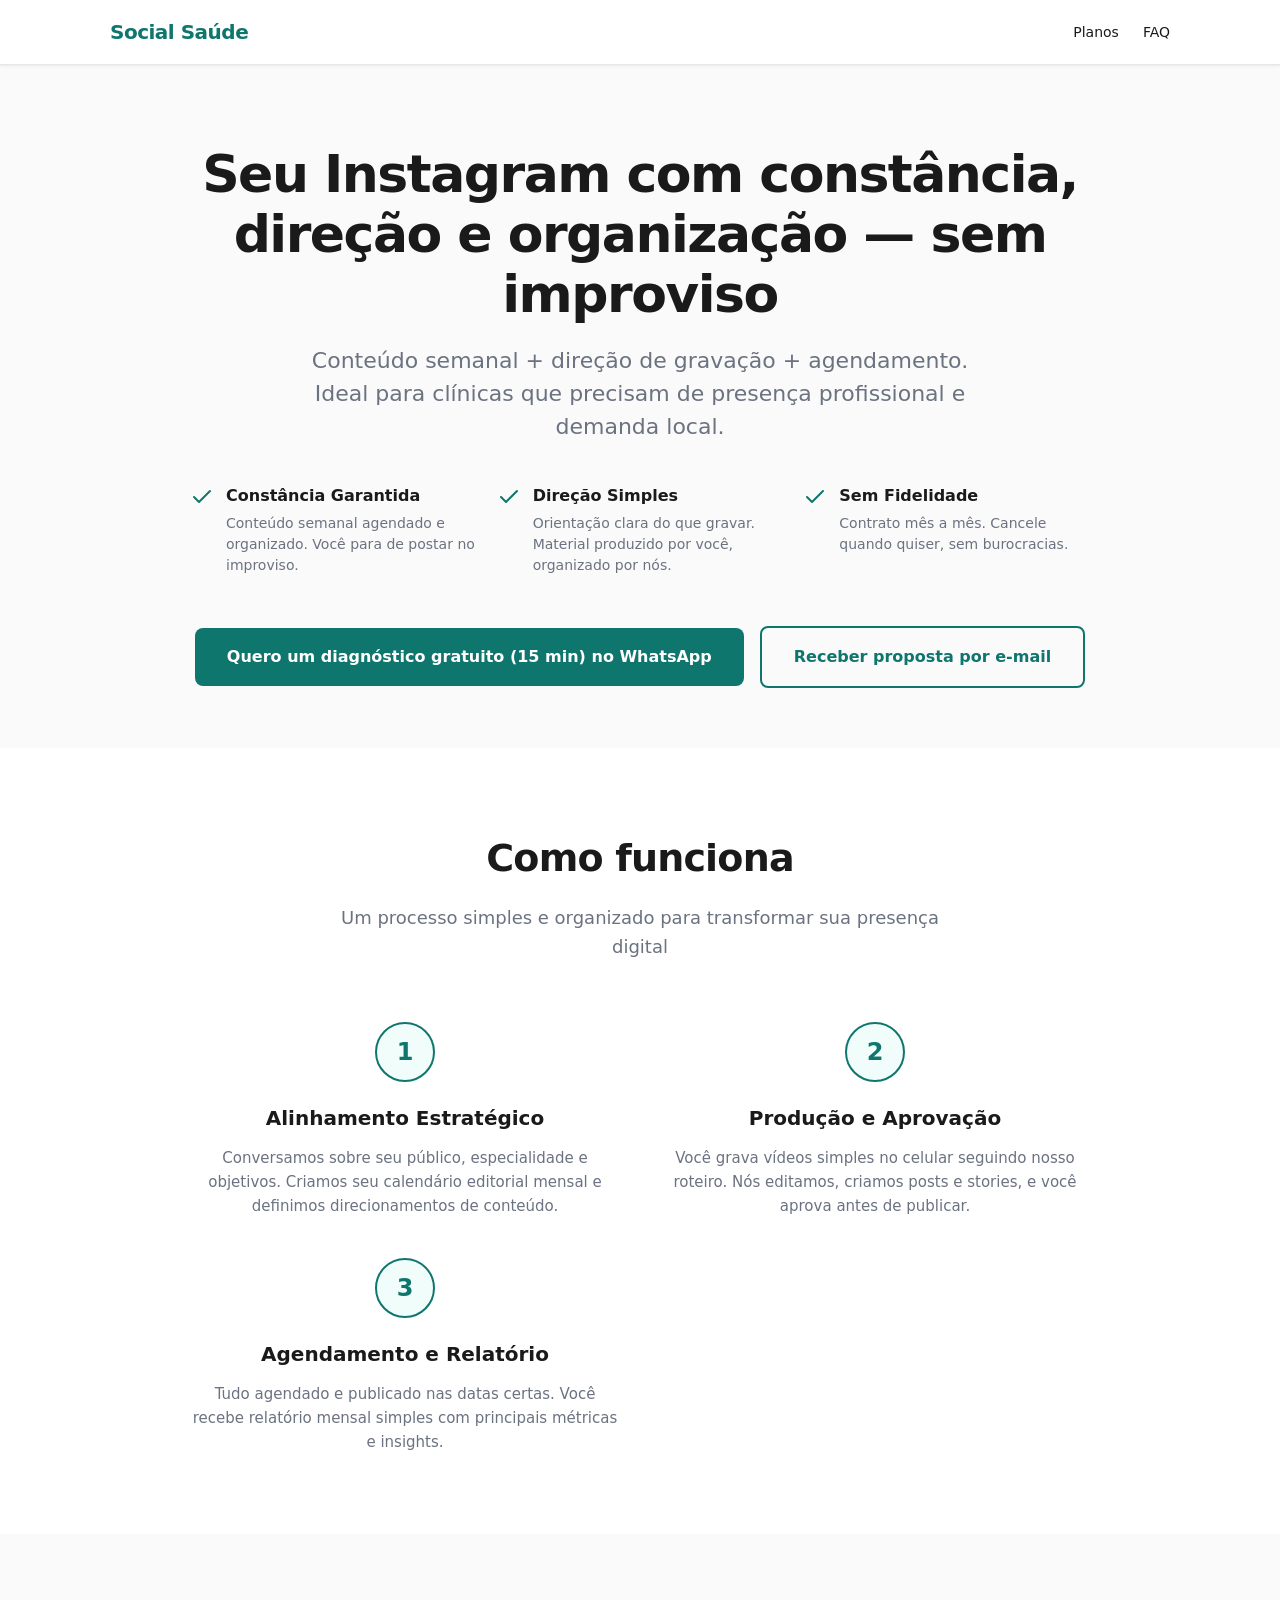
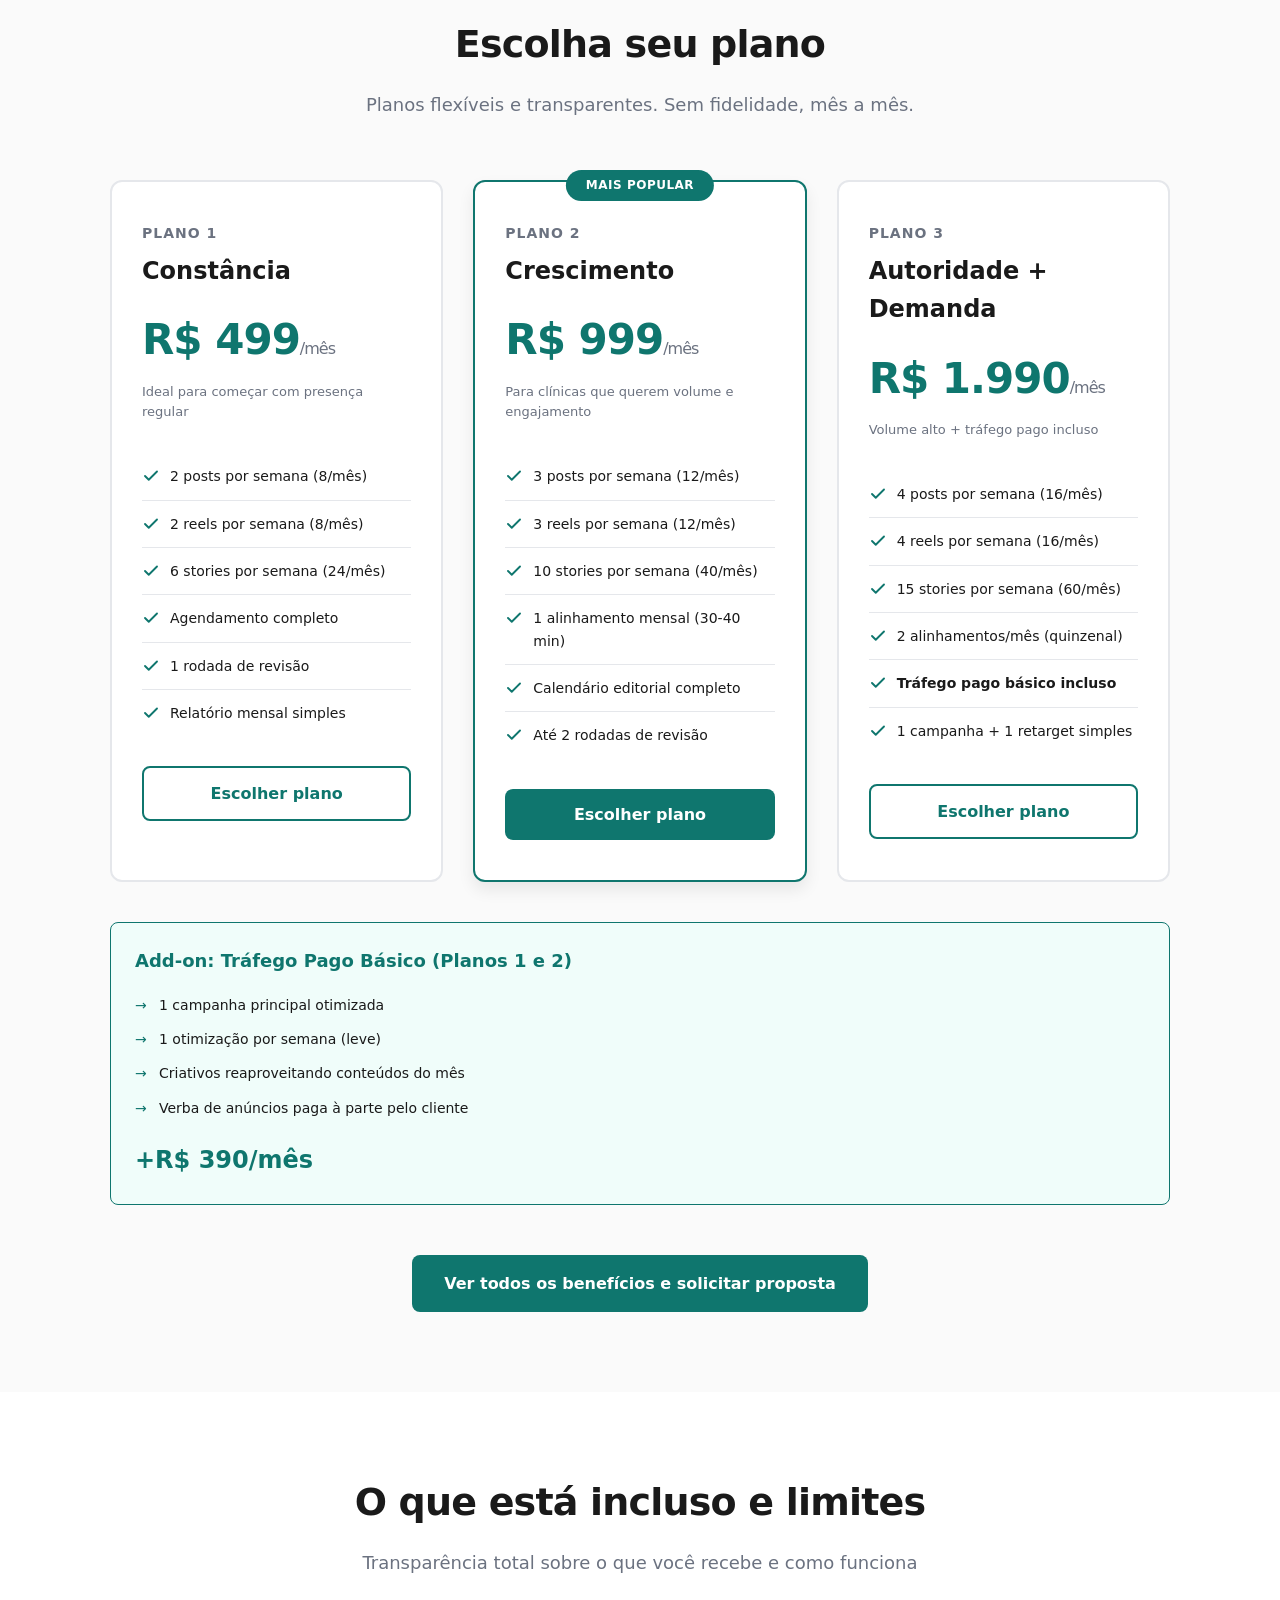
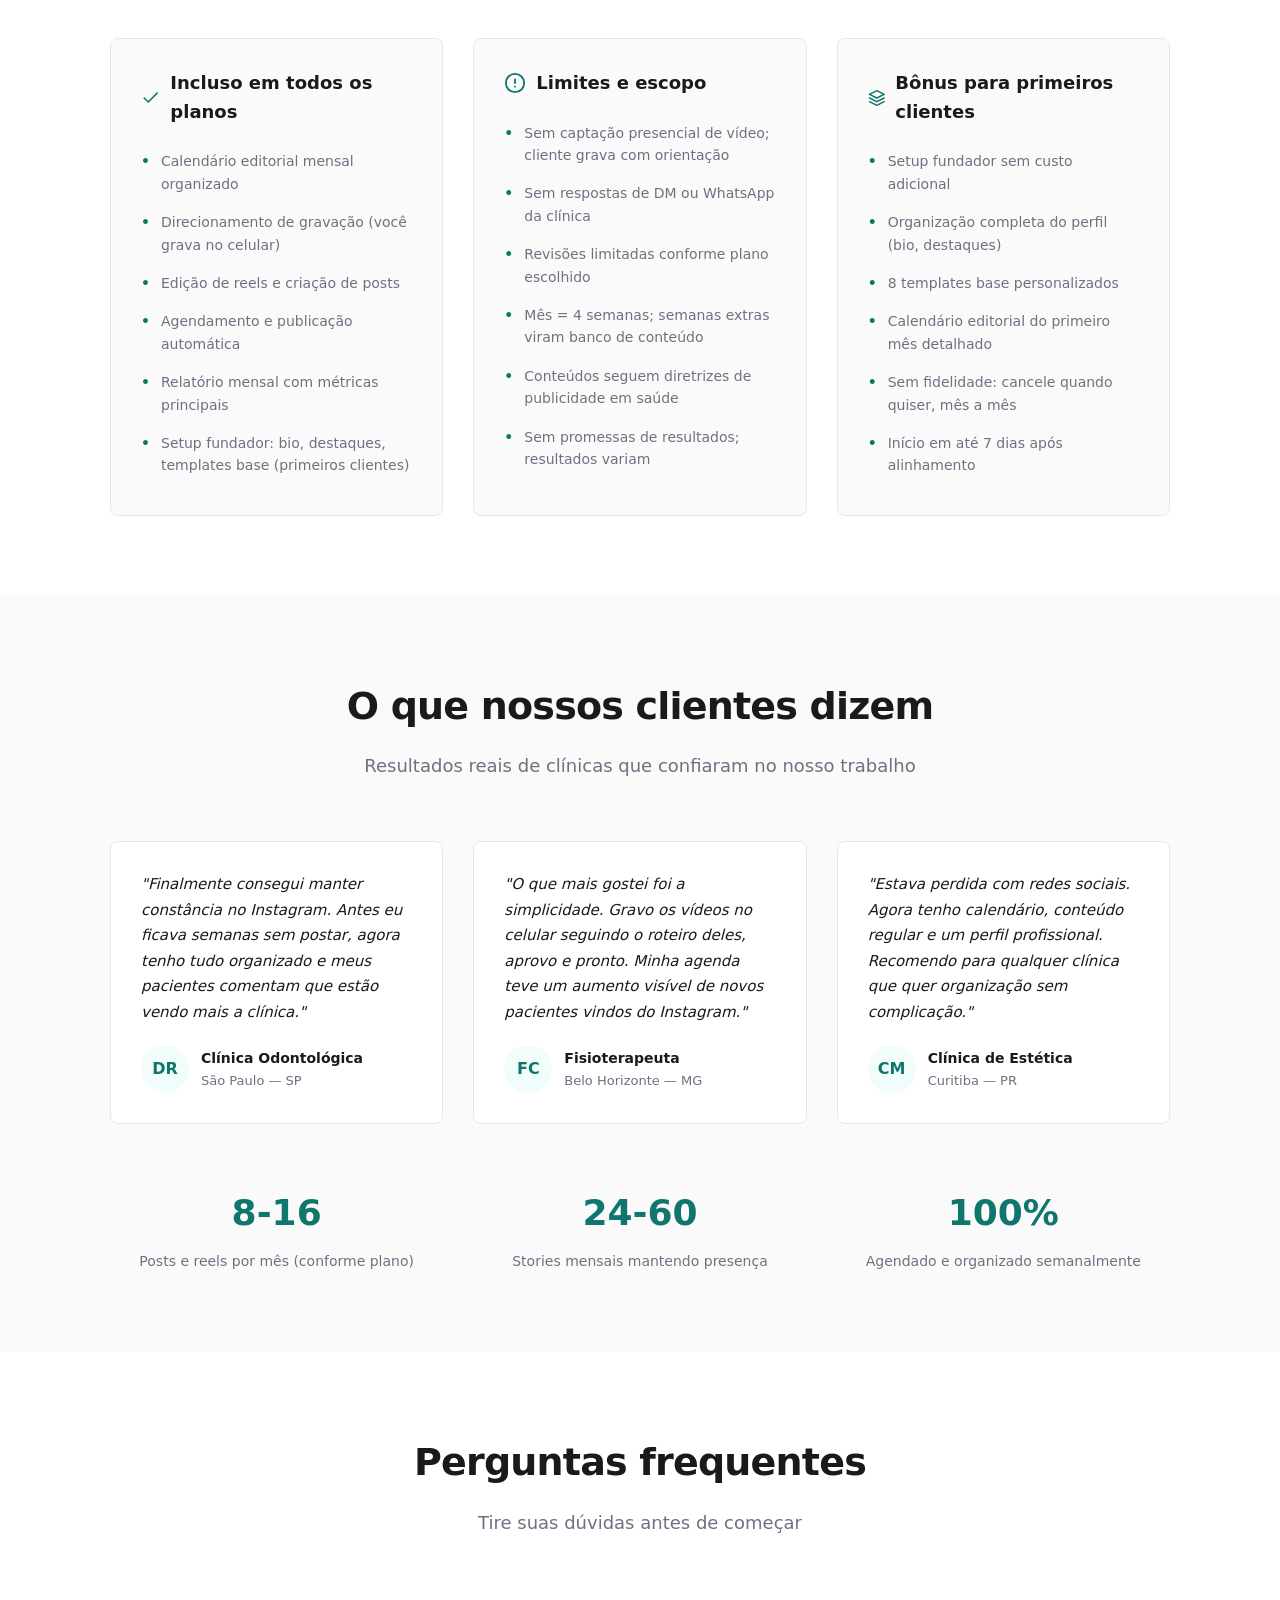
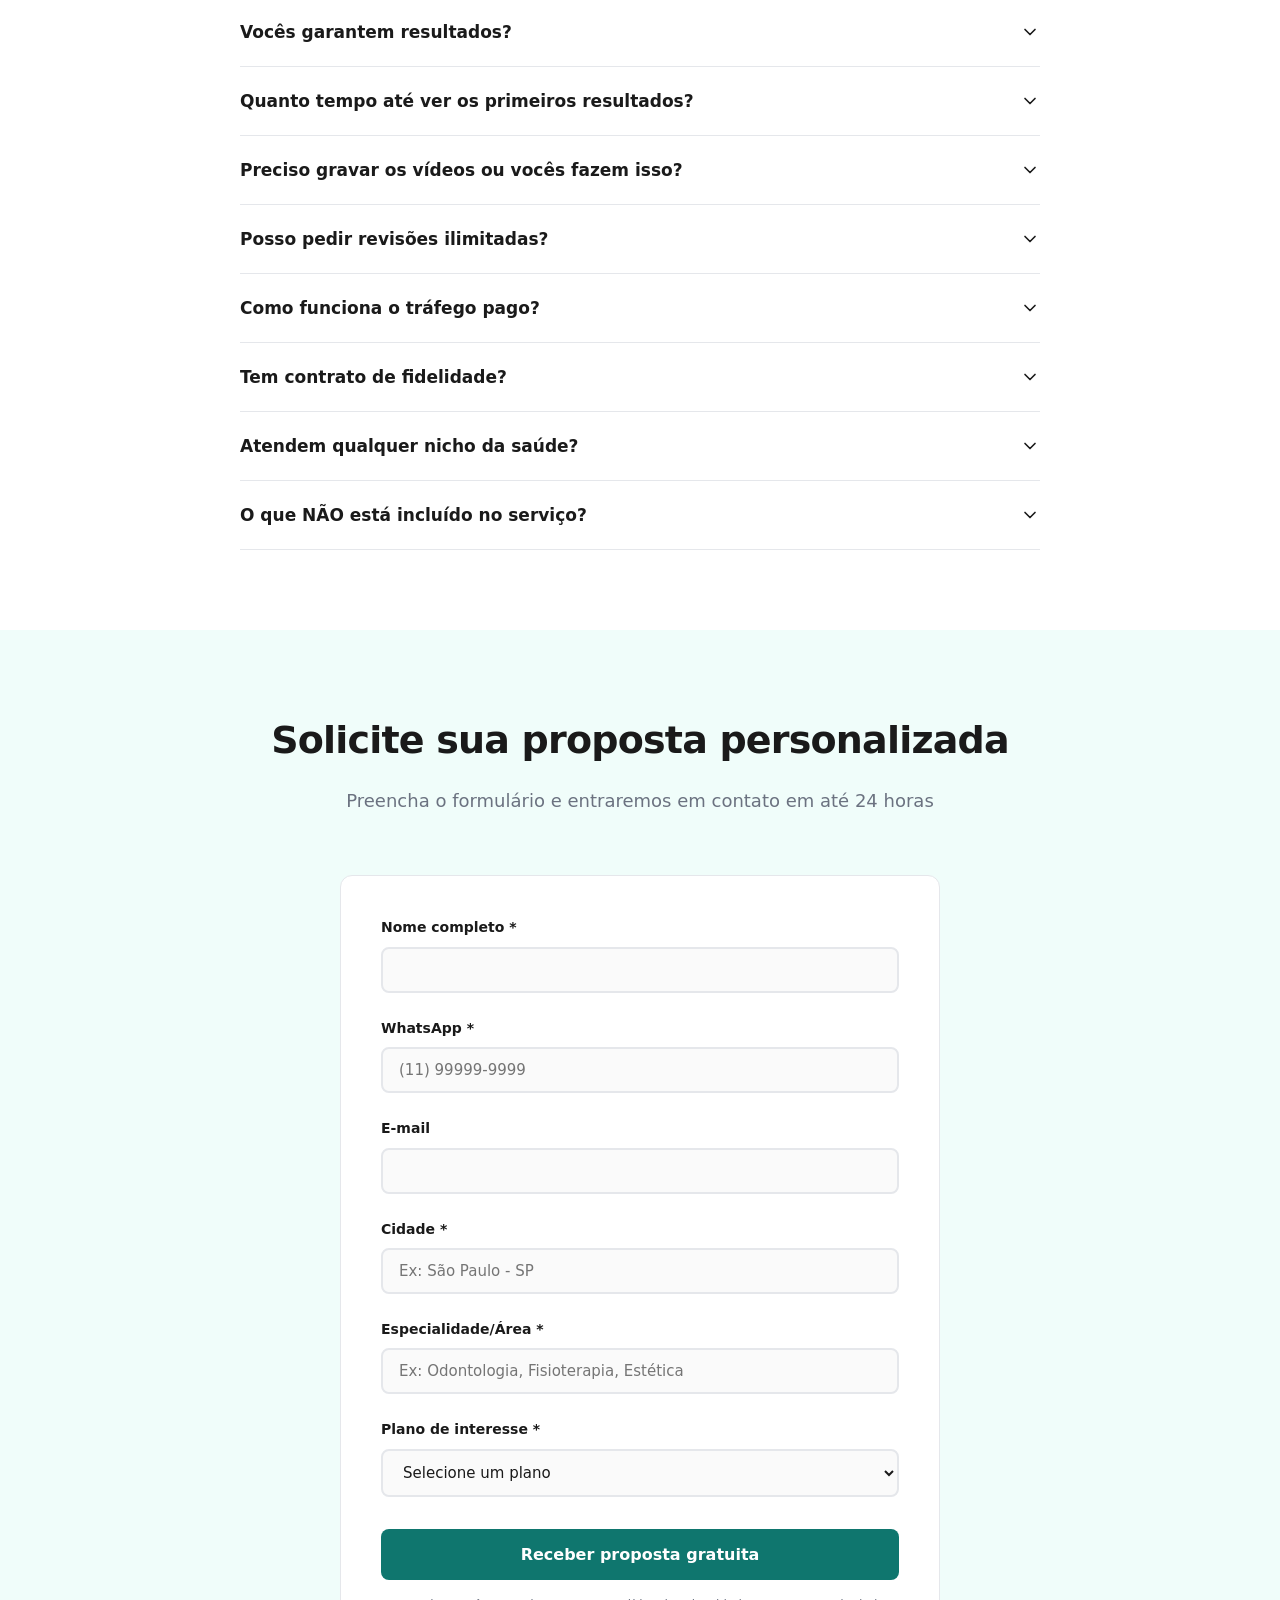
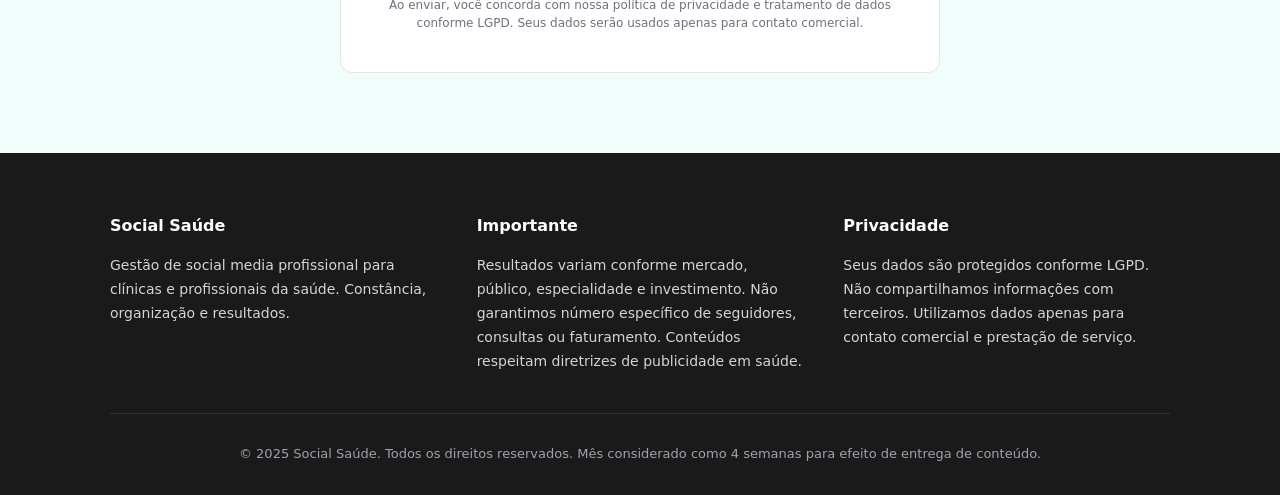
==== index.html @ 2e14b462 "Add files via upload" ====
<!DOCTYPE html>
<html lang="pt-BR">
<head>
    <meta charset="UTF-8">
    <meta name="viewport" content="width=device-width, initial-scale=1.0">
    <meta name="description" content="Social Media profissional para clínicas e profissionais da saúde. Conteúdo semanal consistente, organização e direção estratégica.">
    <title>Social Media para Clínicas | Constância e Organização</title>
    <style>
        :root {
            --bg: #fafafa;
            --card: #ffffff;
            --text: #1a1a1a;
            --muted: #6b7280;
            --border: #e5e7eb;
            --primary: #0f766e;
            --primary-hover: #0d5e58;
            --accent: #f0fdfa;
            --shadow: rgba(0, 0, 0, 0.08);
        }

        * {
            margin: 0;
            padding: 0;
            box-sizing: border-box;
        }

        html {
            scroll-behavior: smooth;
        }

        body {
            font-family: system-ui, -apple-system, BlinkMacSystemFont, 'Segoe UI', sans-serif;
            background: var(--bg);
            color: var(--text);
            line-height: 1.6;
            -webkit-font-smoothing: antialiased;
        }

        .container {
            max-width: 1100px;
            margin: 0 auto;
            padding: 0 20px;
        }

        /* Header */
        header {
            background: var(--card);
            border-bottom: 1px solid var(--border);
            padding: 16px 0;
            position: sticky;
            top: 0;
            z-index: 100;
            box-shadow: 0 1px 3px var(--shadow);
        }

        .header-content {
            display: flex;
            justify-content: space-between;
            align-items: center;
        }

        .logo {
            font-size: 20px;
            font-weight: 700;
            color: var(--primary);
            letter-spacing: -0.5px;
        }

        .header-nav {
            display: flex;
            gap: 24px;
        }

        .header-nav a {
            color: var(--text);
            text-decoration: none;
            font-size: 14px;
            font-weight: 500;
            transition: color 0.2s;
        }

        .header-nav a:hover {
            color: var(--primary);
        }

        /* Hero Section */
        .hero {
            padding: 80px 0 60px;
            text-align: center;
        }

        .hero h1 {
            font-size: clamp(32px, 5vw, 52px);
            font-weight: 800;
            line-height: 1.15;
            margin-bottom: 20px;
            letter-spacing: -1.5px;
            color: var(--text);
        }

        .hero h2 {
            font-size: clamp(18px, 3vw, 22px);
            font-weight: 400;
            line-height: 1.5;
            color: var(--muted);
            max-width: 700px;
            margin: 0 auto 40px;
        }

        .hero-bullets {
            display: grid;
            grid-template-columns: repeat(auto-fit, minmax(250px, 1fr));
            gap: 20px;
            max-width: 900px;
            margin: 0 auto 50px;
            text-align: left;
        }

        .hero-bullet {
            display: flex;
            align-items: flex-start;
            gap: 12px;
        }

        .hero-bullet svg {
            flex-shrink: 0;
            margin-top: 2px;
        }

        .hero-bullet h3 {
            font-size: 16px;
            font-weight: 600;
            margin-bottom: 4px;
        }

        .hero-bullet p {
            font-size: 14px;
            color: var(--muted);
            line-height: 1.5;
        }

        /* Buttons */
        .btn {
            display: inline-block;
            padding: 16px 32px;
            font-size: 16px;
            font-weight: 600;
            text-decoration: none;
            border-radius: 8px;
            transition: all 0.2s;
            cursor: pointer;
            border: none;
            font-family: inherit;
        }

        .btn-primary {
            background: var(--primary);
            color: white;
        }

        .btn-primary:hover {
            background: var(--primary-hover);
            transform: translateY(-1px);
            box-shadow: 0 4px 12px rgba(15, 118, 110, 0.3);
        }

        .btn-secondary {
            background: transparent;
            color: var(--primary);
            border: 2px solid var(--primary);
        }

        .btn-secondary:hover {
            background: var(--accent);
        }

        .hero-cta {
            display: flex;
            flex-wrap: wrap;
            gap: 16px;
            justify-content: center;
            align-items: center;
        }

        /* How It Works Section */
        .how-it-works {
            padding: 80px 0;
            background: var(--card);
        }

        .section-title {
            text-align: center;
            font-size: clamp(28px, 4vw, 38px);
            font-weight: 700;
            margin-bottom: 16px;
            letter-spacing: -0.8px;
        }

        .section-subtitle {
            text-align: center;
            font-size: 18px;
            color: var(--muted);
            margin-bottom: 60px;
            max-width: 600px;
            margin-left: auto;
            margin-right: auto;
        }

        .steps {
            display: grid;
            grid-template-columns: repeat(auto-fit, minmax(280px, 1fr));
            gap: 40px;
            max-width: 900px;
            margin: 0 auto;
        }

        .step {
            text-align: center;
        }

        .step-number {
            width: 60px;
            height: 60px;
            background: var(--accent);
            border: 2px solid var(--primary);
            border-radius: 50%;
            display: flex;
            align-items: center;
            justify-content: center;
            font-size: 24px;
            font-weight: 700;
            color: var(--primary);
            margin: 0 auto 20px;
        }

        .step h3 {
            font-size: 20px;
            margin-bottom: 12px;
            font-weight: 600;
        }

        .step p {
            color: var(--muted);
            font-size: 15px;
            line-height: 1.6;
        }

        /* Plans Section */
        .plans {
            padding: 80px 0;
            background: var(--bg);
        }

        .plans-grid {
            display: grid;
            grid-template-columns: repeat(auto-fit, minmax(300px, 1fr));
            gap: 30px;
            margin-top: 60px;
        }

        .plan-card {
            background: var(--card);
            border: 2px solid var(--border);
            border-radius: 12px;
            padding: 40px 30px;
            position: relative;
            transition: all 0.3s;
        }

        .plan-card:hover {
            transform: translateY(-4px);
            box-shadow: 0 12px 24px var(--shadow);
        }

        .plan-card.featured {
            border-color: var(--primary);
            box-shadow: 0 8px 16px var(--shadow);
        }

        .plan-badge {
            position: absolute;
            top: -12px;
            left: 50%;
            transform: translateX(-50%);
            background: var(--primary);
            color: white;
            padding: 6px 20px;
            border-radius: 20px;
            font-size: 12px;
            font-weight: 700;
            text-transform: uppercase;
            letter-spacing: 0.5px;
        }

        .plan-name {
            font-size: 14px;
            text-transform: uppercase;
            letter-spacing: 1px;
            color: var(--muted);
            font-weight: 600;
            margin-bottom: 8px;
        }

        .plan-title {
            font-size: 24px;
            font-weight: 700;
            margin-bottom: 16px;
        }

        .plan-price {
            font-size: 42px;
            font-weight: 800;
            color: var(--primary);
            margin-bottom: 8px;
            letter-spacing: -1px;
        }

        .plan-price small {
            font-size: 16px;
            font-weight: 500;
            color: var(--muted);
        }

        .plan-billing {
            font-size: 13px;
            color: var(--muted);
            margin-bottom: 30px;
        }

        .plan-features {
            list-style: none;
            margin-bottom: 30px;
        }

        .plan-features li {
            padding: 12px 0;
            border-bottom: 1px solid var(--border);
            font-size: 14px;
            display: flex;
            align-items: flex-start;
            gap: 10px;
        }

        .plan-features li:last-child {
            border-bottom: none;
        }

        .plan-features svg {
            flex-shrink: 0;
            margin-top: 2px;
        }

        .plan-cta {
            width: 100%;
        }

        /* Add-on Section */
        .addon {
            background: var(--accent);
            border: 1px solid var(--primary);
            border-radius: 8px;
            padding: 24px;
            margin-top: 40px;
        }

        .addon h3 {
            font-size: 18px;
            margin-bottom: 12px;
            color: var(--primary);
        }

        .addon ul {
            list-style: none;
            font-size: 14px;
            color: var(--text);
        }

        .addon li {
            padding: 6px 0;
            padding-left: 24px;
            position: relative;
        }

        .addon li:before {
            content: "→";
            position: absolute;
            left: 0;
            color: var(--primary);
        }

        .addon-price {
            font-size: 24px;
            font-weight: 700;
            color: var(--primary);
            margin-top: 16px;
        }

        /* What's Included Section */
        .included {
            padding: 80px 0;
            background: var(--card);
        }

        .included-grid {
            display: grid;
            grid-template-columns: repeat(auto-fit, minmax(300px, 1fr));
            gap: 30px;
            margin-top: 40px;
        }

        .included-card {
            background: var(--bg);
            border: 1px solid var(--border);
            border-radius: 8px;
            padding: 30px;
        }

        .included-card h3 {
            font-size: 18px;
            margin-bottom: 16px;
            display: flex;
            align-items: center;
            gap: 10px;
        }

        .included-card ul {
            list-style: none;
            font-size: 14px;
            color: var(--muted);
        }

        .included-card li {
            padding: 8px 0;
            padding-left: 20px;
            position: relative;
        }

        .included-card li:before {
            content: "•";
            position: absolute;
            left: 0;
            color: var(--primary);
            font-weight: bold;
        }

        /* Testimonials Section */
        .testimonials {
            padding: 80px 0;
            background: var(--bg);
        }

        .testimonials-grid {
            display: grid;
            grid-template-columns: repeat(auto-fit, minmax(300px, 1fr));
            gap: 30px;
            margin-top: 40px;
        }

        .testimonial-card {
            background: var(--card);
            border: 1px solid var(--border);
            border-radius: 8px;
            padding: 30px;
        }

        .testimonial-text {
            font-size: 15px;
            line-height: 1.7;
            color: var(--text);
            margin-bottom: 20px;
            font-style: italic;
        }

        .testimonial-author {
            display: flex;
            align-items: center;
            gap: 12px;
        }

        .testimonial-avatar {
            width: 48px;
            height: 48px;
            border-radius: 50%;
            background: var(--accent);
            display: flex;
            align-items: center;
            justify-content: center;
            font-weight: 700;
            color: var(--primary);
        }

        .testimonial-info h4 {
            font-size: 14px;
            font-weight: 600;
            margin-bottom: 2px;
        }

        .testimonial-info p {
            font-size: 13px;
            color: var(--muted);
        }

        .stats {
            display: grid;
            grid-template-columns: repeat(auto-fit, minmax(200px, 1fr));
            gap: 30px;
            margin-top: 60px;
            text-align: center;
        }

        .stat h3 {
            font-size: 36px;
            font-weight: 800;
            color: var(--primary);
            margin-bottom: 8px;
        }

        .stat p {
            font-size: 14px;
            color: var(--muted);
        }

        /* FAQ Section */
        .faq {
            padding: 80px 0;
            background: var(--card);
        }

        .faq-list {
            max-width: 800px;
            margin: 40px auto 0;
        }

        .faq-item {
            border-bottom: 1px solid var(--border);
            padding: 24px 0;
        }

        .faq-question {
            width: 100%;
            text-align: left;
            background: none;
            border: none;
            font-size: 17px;
            font-weight: 600;
            color: var(--text);
            cursor: pointer;
            display: flex;
            justify-content: space-between;
            align-items: center;
            gap: 20px;
            font-family: inherit;
        }

        .faq-question:hover {
            color: var(--primary);
        }

        .faq-icon {
            flex-shrink: 0;
            transition: transform 0.3s;
        }

        .faq-item.active .faq-icon {
            transform: rotate(180deg);
        }

        .faq-answer {
            max-height: 0;
            overflow: hidden;
            transition: max-height 0.3s ease;
        }

        .faq-answer-content {
            padding-top: 16px;
            font-size: 15px;
            line-height: 1.7;
            color: var(--muted);
        }

        /* Form Section */
        .form-section {
            padding: 80px 0;
            background: var(--accent);
        }

        .form-container {
            max-width: 600px;
            margin: 40px auto 0;
            background: var(--card);
            padding: 40px;
            border-radius: 12px;
            border: 1px solid var(--border);
        }

        .form-group {
            margin-bottom: 24px;
        }

        .form-label {
            display: block;
            font-size: 14px;
            font-weight: 600;
            margin-bottom: 8px;
            color: var(--text);
        }

        .form-input,
        .form-select {
            width: 100%;
            padding: 12px 16px;
            font-size: 15px;
            border: 2px solid var(--border);
            border-radius: 8px;
            background: var(--bg);
            color: var(--text);
            font-family: inherit;
            transition: border-color 0.2s;
        }

        .form-input:focus,
        .form-select:focus {
            outline: none;
            border-color: var(--primary);
        }

        .form-submit {
            width: 100%;
            margin-top: 8px;
        }

        .form-note {
            font-size: 12px;
            color: var(--muted);
            margin-top: 16px;
            text-align: center;
            line-height: 1.5;
        }

        /* Footer */
        footer {
            background: var(--text);
            color: #ffffff;
            padding: 60px 0 30px;
        }

        .footer-content {
            display: grid;
            grid-template-columns: repeat(auto-fit, minmax(250px, 1fr));
            gap: 40px;
            margin-bottom: 40px;
        }

        .footer-section h3 {
            font-size: 16px;
            margin-bottom: 16px;
            font-weight: 600;
        }

        .footer-section p {
            font-size: 14px;
            line-height: 1.7;
            color: #d1d5db;
        }

        .footer-bottom {
            padding-top: 30px;
            border-top: 1px solid rgba(255, 255, 255, 0.1);
            text-align: center;
            font-size: 13px;
            color: #9ca3af;
        }

        /* Sticky CTA Mobile */
        .sticky-cta {
            display: none;
            position: fixed;
            bottom: 0;
            left: 0;
            right: 0;
            background: var(--card);
            border-top: 2px solid var(--border);
            padding: 12px 20px;
            box-shadow: 0 -4px 12px var(--shadow);
            z-index: 99;
        }

        .sticky-cta .btn {
            width: 100%;
            padding: 14px;
        }

        @media (max-width: 768px) {
            .sticky-cta {
                display: block;
            }

            .hero {
                padding: 60px 0 40px;
            }

            .hero-bullets {
                grid-template-columns: 1fr;
            }

            .plans-grid {
                grid-template-columns: 1fr;
            }

            .header-nav {
                gap: 16px;
            }

            .header-nav a {
                font-size: 13px;
            }

            .hero-cta {
                flex-direction: column;
            }

            .btn {
                width: 100%;
                text-align: center;
            }
        }

        @media (min-width: 769px) {
            .plans-grid {
                grid-template-columns: repeat(3, 1fr);
            }
        }
    </style>
</head>
<body>
    <!-- Meta Pixel Placeholder -->
    <script>
        // Meta Pixel Code Placeholder
        // !function(f,b,e,v,n,t,s){if(f.fbq)return;n=f.fbq=function(){n.callMethod?
        // n.callMethod.apply(n,arguments):n.queue.push(arguments)};if(!f._fbq)f._fbq=n;
        // n.push=n;n.loaded=!0;n.version='2.0';n.queue=[];t=b.createElement(e);t.async=!0;
        // t.src=v;s=b.getElementsByTagName(e)[0];s.parentNode.insertBefore(t,s)}(window,
        // document,'script','https://connect.facebook.net/en_US/fbevents.js');
        // fbq('init', 'YOUR_PIXEL_ID');
        // fbq('track', 'PageView');
    </script>

    <!-- Header -->
    <header>
        <div class="container">
            <div class="header-content">
                <div class="logo">Social Saúde</div>
                <nav class="header-nav">
                    <a href="#planos">Planos</a>
                    <a href="#faq">FAQ</a>
                </nav>
            </div>
        </div>
    </header>

    <!-- Hero Section -->
    <section class="hero">
        <div class="container">
            <h1>Seu Instagram com constância, direção e organização — sem improviso</h1>
            <h2>Conteúdo semanal + direção de gravação + agendamento. Ideal para clínicas que precisam de presença profissional e demanda local.</h2>
            
            <div class="hero-bullets">
                <div class="hero-bullet">
                    <svg width="24" height="24" viewBox="0 0 24 24" fill="none" stroke="currentColor" stroke-width="2" stroke-linecap="round" stroke-linejoin="round" style="color: var(--primary)">
                        <polyline points="20 6 9 17 4 12"></polyline>
                    </svg>
                    <div>
                        <h3>Constância Garantida</h3>
                        <p>Conteúdo semanal agendado e organizado. Você para de postar no improviso.</p>
                    </div>
                </div>
                <div class="hero-bullet">
                    <svg width="24" height="24" viewBox="0 0 24 24" fill="none" stroke="currentColor" stroke-width="2" stroke-linecap="round" stroke-linejoin="round" style="color: var(--primary)">
                        <polyline points="20 6 9 17 4 12"></polyline>
                    </svg>
                    <div>
                        <h3>Direção Simples</h3>
                        <p>Orientação clara do que gravar. Material produzido por você, organizado por nós.</p>
                    </div>
                </div>
                <div class="hero-bullet">
                    <svg width="24" height="24" viewBox="0 0 24 24" fill="none" stroke="currentColor" stroke-width="2" stroke-linecap="round" stroke-linejoin="round" style="color: var(--primary)">
                        <polyline points="20 6 9 17 4 12"></polyline>
                    </svg>
                    <div>
                        <h3>Sem Fidelidade</h3>
                        <p>Contrato mês a mês. Cancele quando quiser, sem burocracias.</p>
                    </div>
                </div>
            </div>

            <div class="hero-cta">
                <a href="#" class="btn btn-primary" id="cta-hero-whatsapp" data-event="click_whatsapp_hero">Quero um diagnóstico gratuito (15 min) no WhatsApp</a>
                <a href="#formulario" class="btn btn-secondary" data-event="click_form_hero">Receber proposta por e-mail</a>
            </div>
        </div>
    </section>

    <!-- How It Works -->
    <section class="how-it-works">
        <div class="container">
            <h2 class="section-title">Como funciona</h2>
            <p class="section-subtitle">Um processo simples e organizado para transformar sua presença digital</p>
            
            <div class="steps">
                <div class="step">
                    <div class="step-number">1</div>
                    <h3>Alinhamento Estratégico</h3>
                    <p>Conversamos sobre seu público, especialidade e objetivos. Criamos seu calendário editorial mensal e definimos direcionamentos de conteúdo.</p>
                </div>
                <div class="step">
                    <div class="step-number">2</div>
                    <h3>Produção e Aprovação</h3>
                    <p>Você grava vídeos simples no celular seguindo nosso roteiro. Nós editamos, criamos posts e stories, e você aprova antes de publicar.</p>
                </div>
                <div class="step">
                    <div class="step-number">3</div>
                    <h3>Agendamento e Relatório</h3>
                    <p>Tudo agendado e publicado nas datas certas. Você recebe relatório mensal simples com principais métricas e insights.</p>
                </div>
            </div>
        </div>
    </section>

    <!-- Plans Section -->
    <section class="plans" id="planos">
        <div class="container">
            <h2 class="section-title">Escolha seu plano</h2>
            <p class="section-subtitle">Planos flexíveis e transparentes. Sem fidelidade, mês a mês.</p>
            
            <div class="plans-grid">
                <!-- Plan 1 -->
                <div class="plan-card">
                    <p class="plan-name">Plano 1</p>
                    <h3 class="plan-title">Constância</h3>
                    <div class="plan-price">R$ 499<small>/mês</small></div>
                    <p class="plan-billing">Ideal para começar com presença regular</p>
                    
                    <ul class="plan-features">
                        <li>
                            <svg width="18" height="18" viewBox="0 0 24 24" fill="none" stroke="currentColor" stroke-width="2.5" stroke-linecap="round" stroke-linejoin="round" style="color: var(--primary)">
                                <polyline points="20 6 9 17 4 12"></polyline>
                            </svg>
                            <span>2 posts por semana (8/mês)</span>
                        </li>
                        <li>
                            <svg width="18" height="18" viewBox="0 0 24 24" fill="none" stroke="currentColor" stroke-width="2.5" stroke-linecap="round" stroke-linejoin="round" style="color: var(--primary)">
                                <polyline points="20 6 9 17 4 12"></polyline>
                            </svg>
                            <span>2 reels por semana (8/mês)</span>
                        </li>
                        <li>
                            <svg width="18" height="18" viewBox="0 0 24 24" fill="none" stroke="currentColor" stroke-width="2.5" stroke-linecap="round" stroke-linejoin="round" style="color: var(--primary)">
                                <polyline points="20 6 9 17 4 12"></polyline>
                            </svg>
                            <span>6 stories por semana (24/mês)</span>
                        </li>
                        <li>
                            <svg width="18" height="18" viewBox="0 0 24 24" fill="none" stroke="currentColor" stroke-width="2.5" stroke-linecap="round" stroke-linejoin="round" style="color: var(--primary)">
                                <polyline points="20 6 9 17 4 12"></polyline>
                            </svg>
                            <span>Agendamento completo</span>
                        </li>
                        <li>
                            <svg width="18" height="18" viewBox="0 0 24 24" fill="none" stroke="currentColor" stroke-width="2.5" stroke-linecap="round" stroke-linejoin="round" style="color: var(--primary)">
                                <polyline points="20 6 9 17 4 12"></polyline>
                            </svg>
                            <span>1 rodada de revisão</span>
                        </li>
                        <li>
                            <svg width="18" height="18" viewBox="0 0 24 24" fill="none" stroke="currentColor" stroke-width="2.5" stroke-linecap="round" stroke-linejoin="round" style="color: var(--primary)">
                                <polyline points="20 6 9 17 4 12"></polyline>
                            </svg>
                            <span>Relatório mensal simples</span>
                        </li>
                    </ul>
                    
                    <button class="btn btn-secondary plan-cta" data-plan="Constância - R$ 499/mês" data-event="click_plan_1">Escolher plano</button>
                </div>

                <!-- Plan 2 - Featured -->
                <div class="plan-card featured">
                    <div class="plan-badge">Mais Popular</div>
                    <p class="plan-name">Plano 2</p>
                    <h3 class="plan-title">Crescimento</h3>
                    <div class="plan-price">R$ 999<small>/mês</small></div>
                    <p class="plan-billing">Para clínicas que querem volume e engajamento</p>
                    
                    <ul class="plan-features">
                        <li>
                            <svg width="18" height="18" viewBox="0 0 24 24" fill="none" stroke="currentColor" stroke-width="2.5" stroke-linecap="round" stroke-linejoin="round" style="color: var(--primary)">
                                <polyline points="20 6 9 17 4 12"></polyline>
                            </svg>
                            <span>3 posts por semana (12/mês)</span>
                        </li>
                        <li>
                            <svg width="18" height="18" viewBox="0 0 24 24" fill="none" stroke="currentColor" stroke-width="2.5" stroke-linecap="round" stroke-linejoin="round" style="color: var(--primary)">
                                <polyline points="20 6 9 17 4 12"></polyline>
                            </svg>
                            <span>3 reels por semana (12/mês)</span>
                        </li>
                        <li>
                            <svg width="18" height="18" viewBox="0 0 24 24" fill="none" stroke="currentColor" stroke-width="2.5" stroke-linecap="round" stroke-linejoin="round" style="color: var(--primary)">
                                <polyline points="20 6 9 17 4 12"></polyline>
                            </svg>
                            <span>10 stories por semana (40/mês)</span>
                        </li>
                        <li>
                            <svg width="18" height="18" viewBox="0 0 24 24" fill="none" stroke="currentColor" stroke-width="2.5" stroke-linecap="round" stroke-linejoin="round" style="color: var(--primary)">
                                <polyline points="20 6 9 17 4 12"></polyline>
                            </svg>
                            <span>1 alinhamento mensal (30-40 min)</span>
                        </li>
                        <li>
                            <svg width="18" height="18" viewBox="0 0 24 24" fill="none" stroke="currentColor" stroke-width="2.5" stroke-linecap="round" stroke-linejoin="round" style="color: var(--primary)">
                                <polyline points="20 6 9 17 4 12"></polyline>
                            </svg>
                            <span>Calendário editorial completo</span>
                        </li>
                        <li>
                            <svg width="18" height="18" viewBox="0 0 24 24" fill="none" stroke="currentColor" stroke-width="2.5" stroke-linecap="round" stroke-linejoin="round" style="color: var(--primary)">
                                <polyline points="20 6 9 17 4 12"></polyline>
                            </svg>
                            <span>Até 2 rodadas de revisão</span>
                        </li>
                    </ul>
                    
                    <button class="btn btn-primary plan-cta" data-plan="Crescimento - R$ 999/mês" data-event="click_plan_2">Escolher plano</button>
                </div>

                <!-- Plan 3 -->
                <div class="plan-card">
                    <p class="plan-name">Plano 3</p>
                    <h3 class="plan-title">Autoridade + Demanda</h3>
                    <div class="plan-price">R$ 1.990<small>/mês</small></div>
                    <p class="plan-billing">Volume alto + tráfego pago incluso</p>
                    
                    <ul class="plan-features">
                        <li>
                            <svg width="18" height="18" viewBox="0 0 24 24" fill="none" stroke="currentColor" stroke-width="2.5" stroke-linecap="round" stroke-linejoin="round" style="color: var(--primary)">
                                <polyline points="20 6 9 17 4 12"></polyline>
                            </svg>
                            <span>4 posts por semana (16/mês)</span>
                        </li>
                        <li>
                            <svg width="18" height="18" viewBox="0 0 24 24" fill="none" stroke="currentColor" stroke-width="2.5" stroke-linecap="round" stroke-linejoin="round" style="color: var(--primary)">
                                <polyline points="20 6 9 17 4 12"></polyline>
                            </svg>
                            <span>4 reels por semana (16/mês)</span>
                        </li>
                        <li>
                            <svg width="18" height="18" viewBox="0 0 24 24" fill="none" stroke="currentColor" stroke-width="2.5" stroke-linecap="round" stroke-linejoin="round" style="color: var(--primary)">
                                <polyline points="20 6 9 17 4 12"></polyline>
                            </svg>
                            <span>15 stories por semana (60/mês)</span>
                        </li>
                        <li>
                            <svg width="18" height="18" viewBox="0 0 24 24" fill="none" stroke="currentColor" stroke-width="2.5" stroke-linecap="round" stroke-linejoin="round" style="color: var(--primary)">
                                <polyline points="20 6 9 17 4 12"></polyline>
                            </svg>
                            <span>2 alinhamentos/mês (quinzenal)</span>
                        </li>
                        <li>
                            <svg width="18" height="18" viewBox="0 0 24 24" fill="none" stroke="currentColor" stroke-width="2.5" stroke-linecap="round" stroke-linejoin="round" style="color: var(--primary)">
                                <polyline points="20 6 9 17 4 12"></polyline>
                            </svg>
                            <span><strong>Tráfego pago básico incluso</strong></span>
                        </li>
                        <li>
                            <svg width="18" height="18" viewBox="0 0 24 24" fill="none" stroke="currentColor" stroke-width="2.5" stroke-linecap="round" stroke-linejoin="round" style="color: var(--primary)">
                                <polyline points="20 6 9 17 4 12"></polyline>
                            </svg>
                            <span>1 campanha + 1 retarget simples</span>
                        </li>
                    </ul>
                    
                    <button class="btn btn-secondary plan-cta" data-plan="Autoridade + Demanda - R$ 1.990/mês" data-event="click_plan_3">Escolher plano</button>
                </div>
            </div>

            <!-- Add-on -->
            <div class="addon">
                <h3>Add-on: Tráfego Pago Básico (Planos 1 e 2)</h3>
                <ul>
                    <li>1 campanha principal otimizada</li>
                    <li>1 otimização por semana (leve)</li>
                    <li>Criativos reaproveitando conteúdos do mês</li>
                    <li>Verba de anúncios paga à parte pelo cliente</li>
                </ul>
                <div class="addon-price">+R$ 390/mês</div>
            </div>

            <div style="text-align: center; margin-top: 50px;">
                <a href="#formulario" class="btn btn-primary" data-event="click_plans_to_form">Ver todos os benefícios e solicitar proposta</a>
            </div>
        </div>
    </section>

    <!-- What's Included -->
    <section class="included">
        <div class="container">
            <h2 class="section-title">O que está incluso e limites</h2>
            <p class="section-subtitle">Transparência total sobre o que você recebe e como funciona</p>
            
            <div class="included-grid">
                <div class="included-card">
                    <h3>
                        <svg width="22" height="22" viewBox="0 0 24 24" fill="none" stroke="currentColor" stroke-width="2" stroke-linecap="round" stroke-linejoin="round" style="color: var(--primary)">
                            <polyline points="20 6 9 17 4 12"></polyline>
                        </svg>
                        Incluso em todos os planos
                    </h3>
                    <ul>
                        <li>Calendário editorial mensal organizado</li>
                        <li>Direcionamento de gravação (você grava no celular)</li>
                        <li>Edição de reels e criação de posts</li>
                        <li>Agendamento e publicação automática</li>
                        <li>Relatório mensal com métricas principais</li>
                        <li>Setup fundador: bio, destaques, templates base (primeiros clientes)</li>
                    </ul>
                </div>

                <div class="included-card">
                    <h3>
                        <svg width="22" height="22" viewBox="0 0 24 24" fill="none" stroke="currentColor" stroke-width="2" stroke-linecap="round" stroke-linejoin="round" style="color: var(--primary)">
                            <circle cx="12" cy="12" r="10"></circle>
                            <line x1="12" y1="8" x2="12" y2="12"></line>
                            <line x1="12" y1="16" x2="12.01" y2="16"></line>
                        </svg>
                        Limites e escopo
                    </h3>
                    <ul>
                        <li>Sem captação presencial de vídeo; cliente grava com orientação</li>
                        <li>Sem respostas de DM ou WhatsApp da clínica</li>
                        <li>Revisões limitadas conforme plano escolhido</li>
                        <li>Mês = 4 semanas; semanas extras viram banco de conteúdo</li>
                        <li>Conteúdos seguem diretrizes de publicidade em saúde</li>
                        <li>Sem promessas de resultados; resultados variam</li>
                    </ul>
                </div>

                <div class="included-card">
                    <h3>
                        <svg width="22" height="22" viewBox="0 0 24 24" fill="none" stroke="currentColor" stroke-width="2" stroke-linecap="round" stroke-linejoin="round" style="color: var(--primary)">
                            <path d="M12 2L2 7l10 5 10-5-10-5z"></path>
                            <polyline points="2 17 12 22 22 17"></polyline>
                            <polyline points="2 12 12 17 22 12"></polyline>
                        </svg>
                        Bônus para primeiros clientes
                    </h3>
                    <ul>
                        <li>Setup fundador sem custo adicional</li>
                        <li>Organização completa do perfil (bio, destaques)</li>
                        <li>8 templates base personalizados</li>
                        <li>Calendário editorial do primeiro mês detalhado</li>
                        <li>Sem fidelidade: cancele quando quiser, mês a mês</li>
                        <li>Início em até 7 dias após alinhamento</li>
                    </ul>
                </div>
            </div>
        </div>
    </section>

    <!-- Testimonials -->
    <section class="testimonials">
        <div class="container">
            <h2 class="section-title">O que nossos clientes dizem</h2>
            <p class="section-subtitle">Resultados reais de clínicas que confiaram no nosso trabalho</p>
            
            <div class="testimonials-grid">
                <div class="testimonial-card">
                    <p class="testimonial-text">"Finalmente consegui manter constância no Instagram. Antes eu ficava semanas sem postar, agora tenho tudo organizado e meus pacientes comentam que estão vendo mais a clínica."</p>
                    <div class="testimonial-author">
                        <div class="testimonial-avatar">DR</div>
                        <div class="testimonial-info">
                            <h4>Clínica Odontológica</h4>
                            <p>São Paulo — SP</p>
                        </div>
                    </div>
                </div>

                <div class="testimonial-card">
                    <p class="testimonial-text">"O que mais gostei foi a simplicidade. Gravo os vídeos no celular seguindo o roteiro deles, aprovo e pronto. Minha agenda teve um aumento visível de novos pacientes vindos do Instagram."</p>
                    <div class="testimonial-author">
                        <div class="testimonial-avatar">FC</div>
                        <div class="testimonial-info">
                            <h4>Fisioterapeuta</h4>
                            <p>Belo Horizonte — MG</p>
                        </div>
                    </div>
                </div>

                <div class="testimonial-card">
                    <p class="testimonial-text">"Estava perdida com redes sociais. Agora tenho calendário, conteúdo regular e um perfil profissional. Recomendo para qualquer clínica que quer organização sem complicação."</p>
                    <div class="testimonial-author">
                        <div class="testimonial-avatar">CM</div>
                        <div class="testimonial-info">
                            <h4>Clínica de Estética</h4>
                            <p>Curitiba — PR</p>
                        </div>
                    </div>
                </div>
            </div>

            <div class="stats">
                <div class="stat">
                    <h3>8-16</h3>
                    <p>Posts e reels por mês (conforme plano)</p>
                </div>
                <div class="stat">
                    <h3>24-60</h3>
                    <p>Stories mensais mantendo presença</p>
                </div>
                <div class="stat">
                    <h3>100%</h3>
                    <p>Agendado e organizado semanalmente</p>
                </div>
            </div>
        </div>
    </section>

    <!-- FAQ -->
    <section class="faq" id="faq">
        <div class="container">
            <h2 class="section-title">Perguntas frequentes</h2>
            <p class="section-subtitle">Tire suas dúvidas antes de começar</p>
            
            <div class="faq-list">
                <div class="faq-item">
                    <button class="faq-question" aria-expanded="false" aria-controls="faq-1">
                        <span>Vocês garantem resultados?</span>
                        <svg class="faq-icon" width="20" height="20" viewBox="0 0 24 24" fill="none" stroke="currentColor" stroke-width="2" stroke-linecap="round" stroke-linejoin="round">
                            <polyline points="6 9 12 15 18 9"></polyline>
                        </svg>
                    </button>
                    <div class="faq-answer" id="faq-1">
                        <div class="faq-answer-content">
                            Não prometemos resultados específicos pois isso depende de diversos fatores: mercado local, especialidade, perfil do público, investimento em tráfego, etc. Nossa garantia é entregar constância, organização e conteúdo profissional. Resultados variam de cliente para cliente.
                        </div>
                    </div>
                </div>

                <div class="faq-item">
                    <button class="faq-question" aria-expanded="false" aria-controls="faq-2">
                        <span>Quanto tempo até ver os primeiros resultados?</span>
                        <svg class="faq-icon" width="20" height="20" viewBox="0 0 24 24" fill="none" stroke="currentColor" stroke-width="2" stroke-linecap="round" stroke-linejoin="round">
                            <polyline points="6 9 12 15 18 9"></polyline>
                        </svg>
                    </button>
                    <div class="faq-answer" id="faq-2">
                        <div class="faq-answer-content">
                            Geralmente entre 60 e 90 dias você começa a perceber mais interações, mensagens e reconhecimento da marca. Redes sociais exigem consistência. O importante é manter a presença regular e construir autoridade ao longo do tempo.
                        </div>
                    </div>
                </div>

                <div class="faq-item">
                    <button class="faq-question" aria-expanded="false" aria-controls="faq-3">
                        <span>Preciso gravar os vídeos ou vocês fazem isso?</span>
                        <svg class="faq-icon" width="20" height="20" viewBox="0 0 24 24" fill="none" stroke="currentColor" stroke-width="2" stroke-linecap="round" stroke-linejoin="round">
                            <polyline points="6 9 12 15 18 9"></polyline>
                        </svg>
                    </button>
                    <div class="faq-answer" id="faq-3">
                        <div class="faq-answer-content">
                            Você grava os vídeos no celular com nosso direcionamento claro (roteiro, dicas técnicas simples). Não fazemos captação presencial. A edição, montagem, legendas e postagem ficam por nossa conta. É simples e rápido.
                        </div>
                    </div>
                </div>

                <div class="faq-item">
                    <button class="faq-question" aria-expanded="false" aria-controls="faq-4">
                        <span>Posso pedir revisões ilimitadas?</span>
                        <svg class="faq-icon" width="20" height="20" viewBox="0 0 24 24" fill="none" stroke="currentColor" stroke-width="2" stroke-linecap="round" stroke-linejoin="round">
                            <polyline points="6 9 12 15 18 9"></polyline>
                        </svg>
                    </button>
                    <div class="faq-answer" id="faq-4">
                        <div class="faq-answer-content">
                            Não. As revisões são limitadas conforme o plano: 1 rodada (Plano Constância), até 2 rodadas (Plano Crescimento e Autoridade). Isso garante eficiência e preços acessíveis. Trabalhamos com briefing claro para acertar logo na primeira entrega.
                        </div>
                    </div>
                </div>

                <div class="faq-item">
                    <button class="faq-question" aria-expanded="false" aria-controls="faq-5">
                        <span>Como funciona o tráfego pago?</span>
                        <svg class="faq-icon" width="20" height="20" viewBox="0 0 24 24" fill="none" stroke="currentColor" stroke-width="2" stroke-linecap="round" stroke-linejoin="round">
                            <polyline points="6 9 12 15 18 9"></polyline>
                        </svg>
                    </button>
                    <div class="faq-answer" id="faq-5">
                        <div class="faq-answer-content">
                            No Plano Autoridade o tráfego pago está incluso. Nos Planos 1 e 2, você pode adicionar por +R$ 390/mês. Criamos 1 campanha principal e 1 retarget, com otimização semanal leve. A verba dos anúncios é paga diretamente ao Meta/Instagram pelo cliente.
                        </div>
                    </div>
                </div>

                <div class="faq-item">
                    <button class="faq-question" aria-expanded="false" aria-controls="faq-6">
                        <span>Tem contrato de fidelidade?</span>
                        <svg class="faq-icon" width="20" height="20" viewBox="0 0 24 24" fill="none" stroke="currentColor" stroke-width="2" stroke-linecap="round" stroke-linejoin="round">
                            <polyline points="6 9 12 15 18 9"></polyline>
                        </svg>
                    </button>
                    <div class="faq-answer" id="faq-6">
                        <div class="faq-answer-content">
                            Não. Trabalhamos mês a mês. Se não estiver satisfeito, você pode cancelar a qualquer momento sem multas ou burocracias. Acreditamos que a qualidade do nosso trabalho é o que mantém nossos clientes, não contratos obrigatórios.
                        </div>
                    </div>
                </div>

                <div class="faq-item">
                    <button class="faq-question" aria-expanded="false" aria-controls="faq-7">
                        <span>Atendem qualquer nicho da saúde?</span>
                        <svg class="faq-icon" width="20" height="20" viewBox="0 0 24 24" fill="none" stroke="currentColor" stroke-width="2" stroke-linecap="round" stroke-linejoin="round">
                            <polyline points="6 9 12 15 18 9"></polyline>
                        </svg>
                    </button>
                    <div class="faq-answer" id="faq-7">
                        <div class="faq-answer-content">
                            Sim. Atendemos médicos, dentistas, fisioterapeutas, clínicas de estética, nutricionistas, psicólogos e outros profissionais da saúde. Adaptamos o conteúdo respeitando as normas de cada conselho e diretrizes de publicidade médica.
                        </div>
                    </div>
                </div>

                <div class="faq-item">
                    <button class="faq-question" aria-expanded="false" aria-controls="faq-8">
                        <span>O que NÃO está incluído no serviço?</span>
                        <svg class="faq-icon" width="20" height="20" viewBox="0 0 24 24" fill="none" stroke="currentColor" stroke-width="2" stroke-linecap="round" stroke-linejoin="round">
                            <polyline points="6 9 12 15 18 9"></polyline>
                        </svg>
                    </button>
                    <div class="faq-answer" id="faq-8">
                        <div class="faq-answer-content">
                            Não fazemos: captação presencial de vídeo, respostas de DM/WhatsApp da clínica, design de materiais gráficos além dos posts/stories (como panfletos, folders), gestão de outras redes além do Instagram, nem garantimos número de seguidores ou consultas marcadas.
                        </div>
                    </div>
                </div>
            </div>
        </div>
    </section>

    <!-- Form Section -->
    <section class="form-section" id="formulario">
        <div class="container">
            <h2 class="section-title">Solicite sua proposta personalizada</h2>
            <p class="section-subtitle">Preencha o formulário e entraremos em contato em até 24 horas</p>
            
            <div class="form-container">
                <form id="lead-form">
                    <div class="form-group">
                        <label for="nome" class="form-label">Nome completo *</label>
                        <input type="text" id="nome" name="nome" class="form-input" required aria-required="true">
                    </div>

                    <div class="form-group">
                        <label for="whatsapp" class="form-label">WhatsApp *</label>
                        <input type="tel" id="whatsapp" name="whatsapp" class="form-input" placeholder="(11) 99999-9999" required aria-required="true">
                    </div>

                    <div class="form-group">
                        <label for="email" class="form-label">E-mail</label>
                        <input type="email" id="email" name="email" class="form-input">
                    </div>

                    <div class="form-group">
                        <label for="cidade" class="form-label">Cidade *</label>
                        <input type="text" id="cidade" name="cidade" class="form-input" placeholder="Ex: São Paulo - SP" required aria-required="true">
                    </div>

                    <div class="form-group">
                        <label for="especialidade" class="form-label">Especialidade/Área *</label>
                        <input type="text" id="especialidade" name="especialidade" class="form-input" placeholder="Ex: Odontologia, Fisioterapia, Estética" required aria-required="true">
                    </div>

                    <div class="form-group">
                        <label for="plano" class="form-label">Plano de interesse *</label>
                        <select id="plano" name="plano" class="form-select" required aria-required="true">
                            <option value="">Selecione um plano</option>
                            <option value="Constância - R$ 499/mês">Constância - R$ 499/mês</option>
                            <option value="Crescimento - R$ 999/mês">Crescimento - R$ 999/mês</option>
                            <option value="Autoridade + Demanda - R$ 1.990/mês">Autoridade + Demanda - R$ 1.990/mês</option>
                            <option value="Ainda estou decidindo">Ainda estou decidindo</option>
                        </select>
                    </div>

                    <!-- Hidden UTM Fields -->
                    <input type="hidden" id="utm_source" name="utm_source">
                    <input type="hidden" id="utm_campaign" name="utm_campaign">
                    <input type="hidden" id="utm_content" name="utm_content">
                    <input type="hidden" id="utm_medium" name="utm_medium">
                    <input type="hidden" id="utm_term" name="utm_term">

                    <button type="submit" class="btn btn-primary form-submit" data-event="submit_form">Receber proposta gratuita</button>

                    <p class="form-note">
                        Ao enviar, você concorda com nossa política de privacidade e tratamento de dados conforme LGPD. Seus dados serão usados apenas para contato comercial.
                    </p>
                </form>
            </div>
        </div>
    </section>

    <!-- Footer -->
    <footer>
        <div class="container">
            <div class="footer-content">
                <div class="footer-section">
                    <h3>Social Saúde</h3>
                    <p>Gestão de social media profissional para clínicas e profissionais da saúde. Constância, organização e resultados.</p>
                </div>
                <div class="footer-section">
                    <h3>Importante</h3>
                    <p>Resultados variam conforme mercado, público, especialidade e investimento. Não garantimos número específico de seguidores, consultas ou faturamento. Conteúdos respeitam diretrizes de publicidade em saúde.</p>
                </div>
                <div class="footer-section">
                    <h3>Privacidade</h3>
                    <p>Seus dados são protegidos conforme LGPD. Não compartilhamos informações com terceiros. Utilizamos dados apenas para contato comercial e prestação de serviço.</p>
                </div>
            </div>
            <div class="footer-bottom">
                <p>&copy; 2025 Social Saúde. Todos os direitos reservados. Mês considerado como 4 semanas para efeito de entrega de conteúdo.</p>
            </div>
        </div>
    </footer>

    <!-- Sticky CTA Mobile -->
    <div class="sticky-cta">
        <a href="#" class="btn btn-primary" id="sticky-whatsapp" data-event="click_whatsapp_sticky">Diagnóstico Gratuito (15 min)</a>
    </div>

    <script>
        // Tracking function
        function track(eventName, data) {
            console.log('Event:', eventName, data);
            // fbq('track', eventName, data); // Uncomment when pixel is active
        }

        // Capture UTM parameters from URL
        function captureUTMs() {
            const urlParams = new URLSearchParams(window.location.search);
            const utmFields = ['utm_source', 'utm_campaign', 'utm_content', 'utm_medium', 'utm_term'];
            
            utmFields.forEach(field => {
                const value = urlParams.get(field);
                if (value) {
                    const input = document.getElementById(field);
                    if (input) {
                        input.value = value;
                    }
                }
            });
        }

        // Generate WhatsApp link
        function generateWhatsAppLink(plan) {
            const baseNumber = '5511999999999'; // Replace with actual WhatsApp number
            const utmCampaign = document.getElementById('utm_campaign')?.value || '';
            
            let message = 'Olá! Gostaria de saber mais sobre o serviço de Social Media para clínicas.';
            
            if (plan) {
                message += `%0A%0APlano de interesse: ${plan}`;
            }
            
            if (utmCampaign) {
                message += `%0ACampanha: ${utmCampaign}`;
            }
            
            return `https://wa.me/${baseNumber}?text=${message}`;
        }

        // Handle plan selection buttons
        document.querySelectorAll('.plan-cta').forEach(button => {
            button.addEventListener('click', function(e) {
                e.preventDefault();
                const plan = this.getAttribute('data-plan');
                const eventName = this.getAttribute('data-event');
                
                // Fill form plan select
                const planSelect = document.getElementById('plano');
                if (planSelect && plan) {
                    planSelect.value = plan;
                }
                
                // Track event
                track(eventName, { plan: plan });
                
                // Scroll to form
                document.getElementById('formulario').scrollIntoView({ behavior: 'smooth' });
            });
        });

        // Handle WhatsApp CTAs
        document.querySelectorAll('#cta-hero-whatsapp, #sticky-whatsapp').forEach(button => {
            button.addEventListener('click', function(e) {
                e.preventDefault();
                const eventName = this.getAttribute('data-event');
                const planSelect = document.getElementById('plano');
                const selectedPlan = planSelect?.value || '';
                
                track(eventName, { plan: selectedPlan });
                
                window.open(generateWhatsAppLink(selectedPlan), '_blank');
            });
        });

        // Handle form submission
        document.getElementById('lead-form').addEventListener('submit', function(e) {
            e.preventDefault();
            
            const formData = new FormData(this);
            const data = Object.fromEntries(formData.entries());
            
            track('submit_form', data);
            
            // Here you would normally send data to your backend
            console.log('Form submitted:', data);
            
            alert('Obrigado! Entraremos em contato em até 24 horas.');
            this.reset();
        });

        // FAQ Accordion
        document.querySelectorAll('.faq-question').forEach(button => {
            button.addEventListener('click', function() {
                const item = this.parentElement;
                const isActive = item.classList.contains('active');
                
                // Close all items
                document.querySelectorAll('.faq-item').forEach(i => {
                    i.classList.remove('active');
                    const answer = i.querySelector('.faq-answer');
                    answer.style.maxHeight = null;
                    i.querySelector('.faq-question').setAttribute('aria-expanded', 'false');
                });
                
                // Open clicked item if it wasn't active
                if (!isActive) {
                    item.classList.add('active');
                    const answer = item.querySelector('.faq-answer');
                    answer.style.maxHeight = answer.scrollHeight + 'px';
                    this.setAttribute('aria-expanded', 'true');
                }
            });
        });

        // Track all data-event clicks
        document.querySelectorAll('[data-event]').forEach(element => {
            element.addEventListener('click', function() {
                const eventName = this.getAttribute('data-event');
                track(eventName, {
                    element: this.tagName,
                    text: this.textContent.trim().substring(0, 50)
                });
            });
        });

        // Initialize
        document.addEventListener('DOMContentLoaded', function() {
            captureUTMs();
            track('PageView', {
                page: window.location.pathname,
                utm_source: document.getElementById('utm_source')?.value || '',
                utm_campaign: document.getElementById('utm_campaign')?.value || ''
            });
        });
    </script>
</body>
</html>
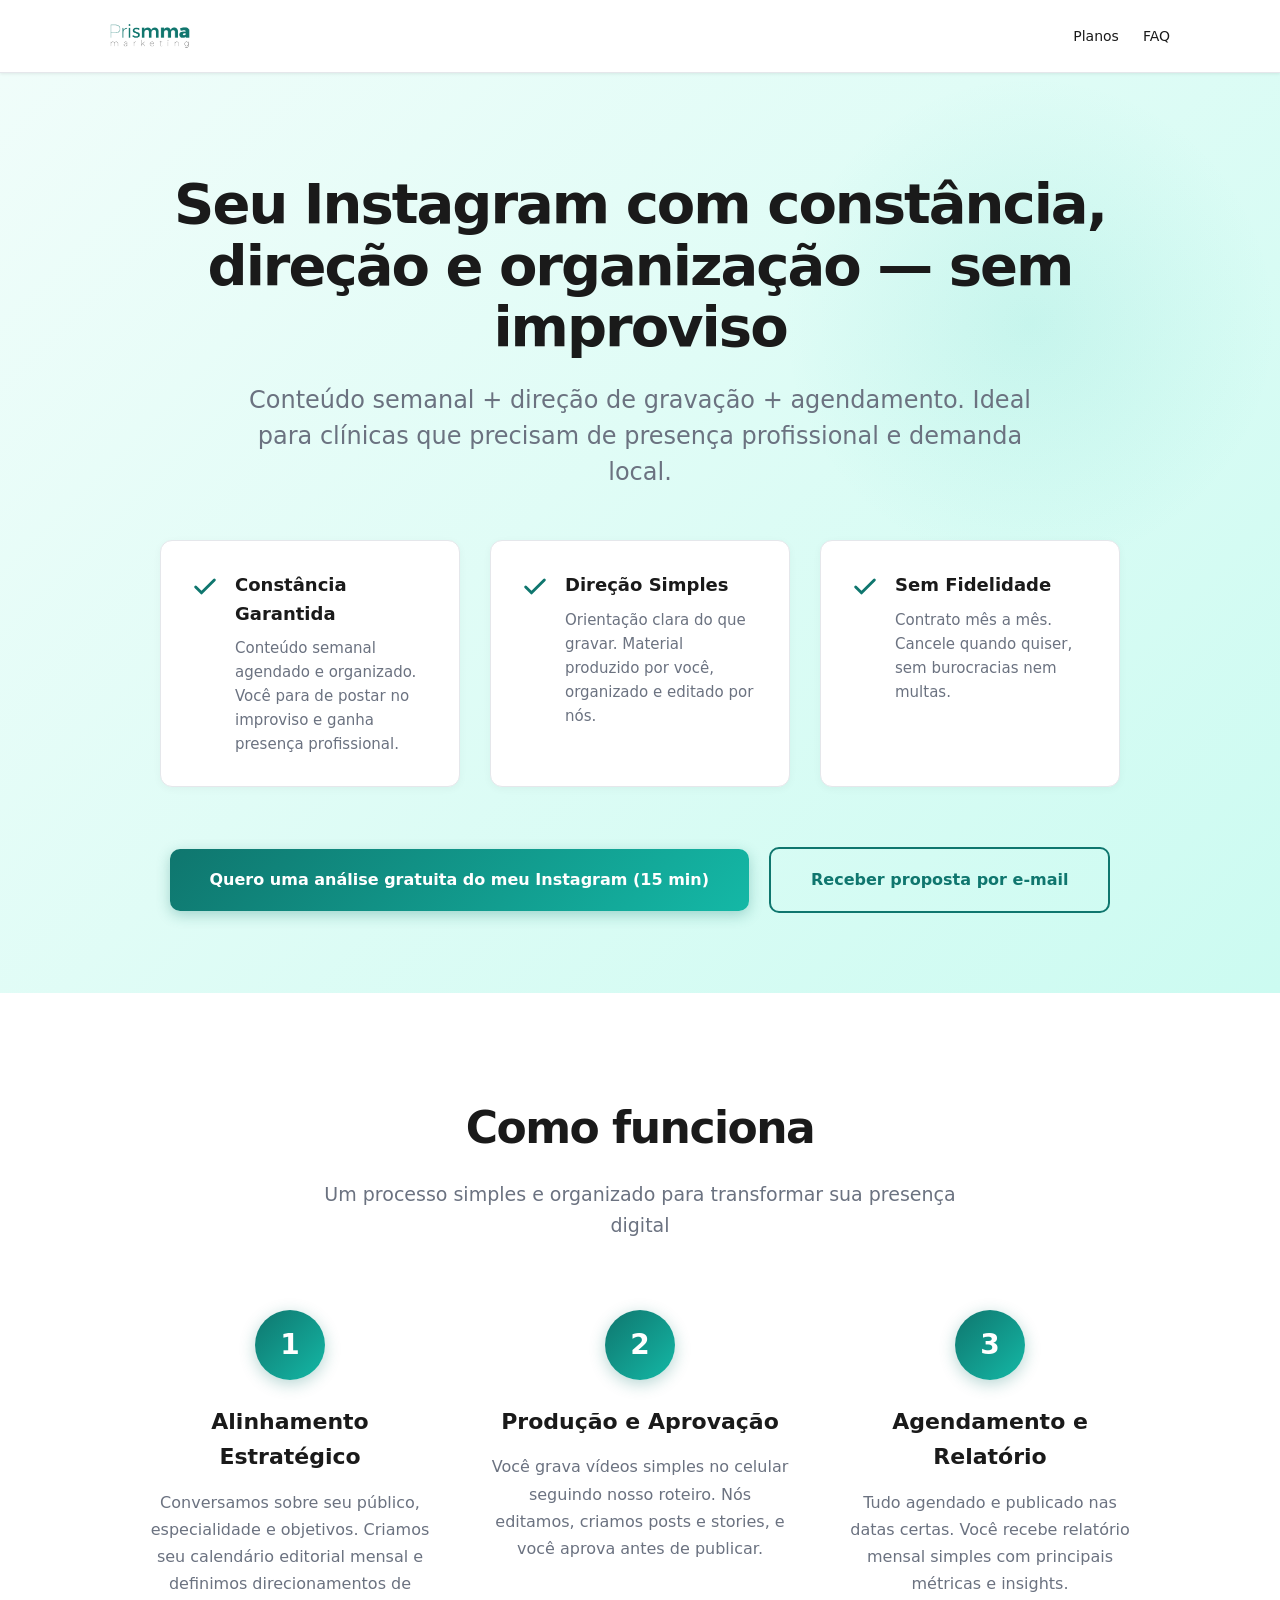
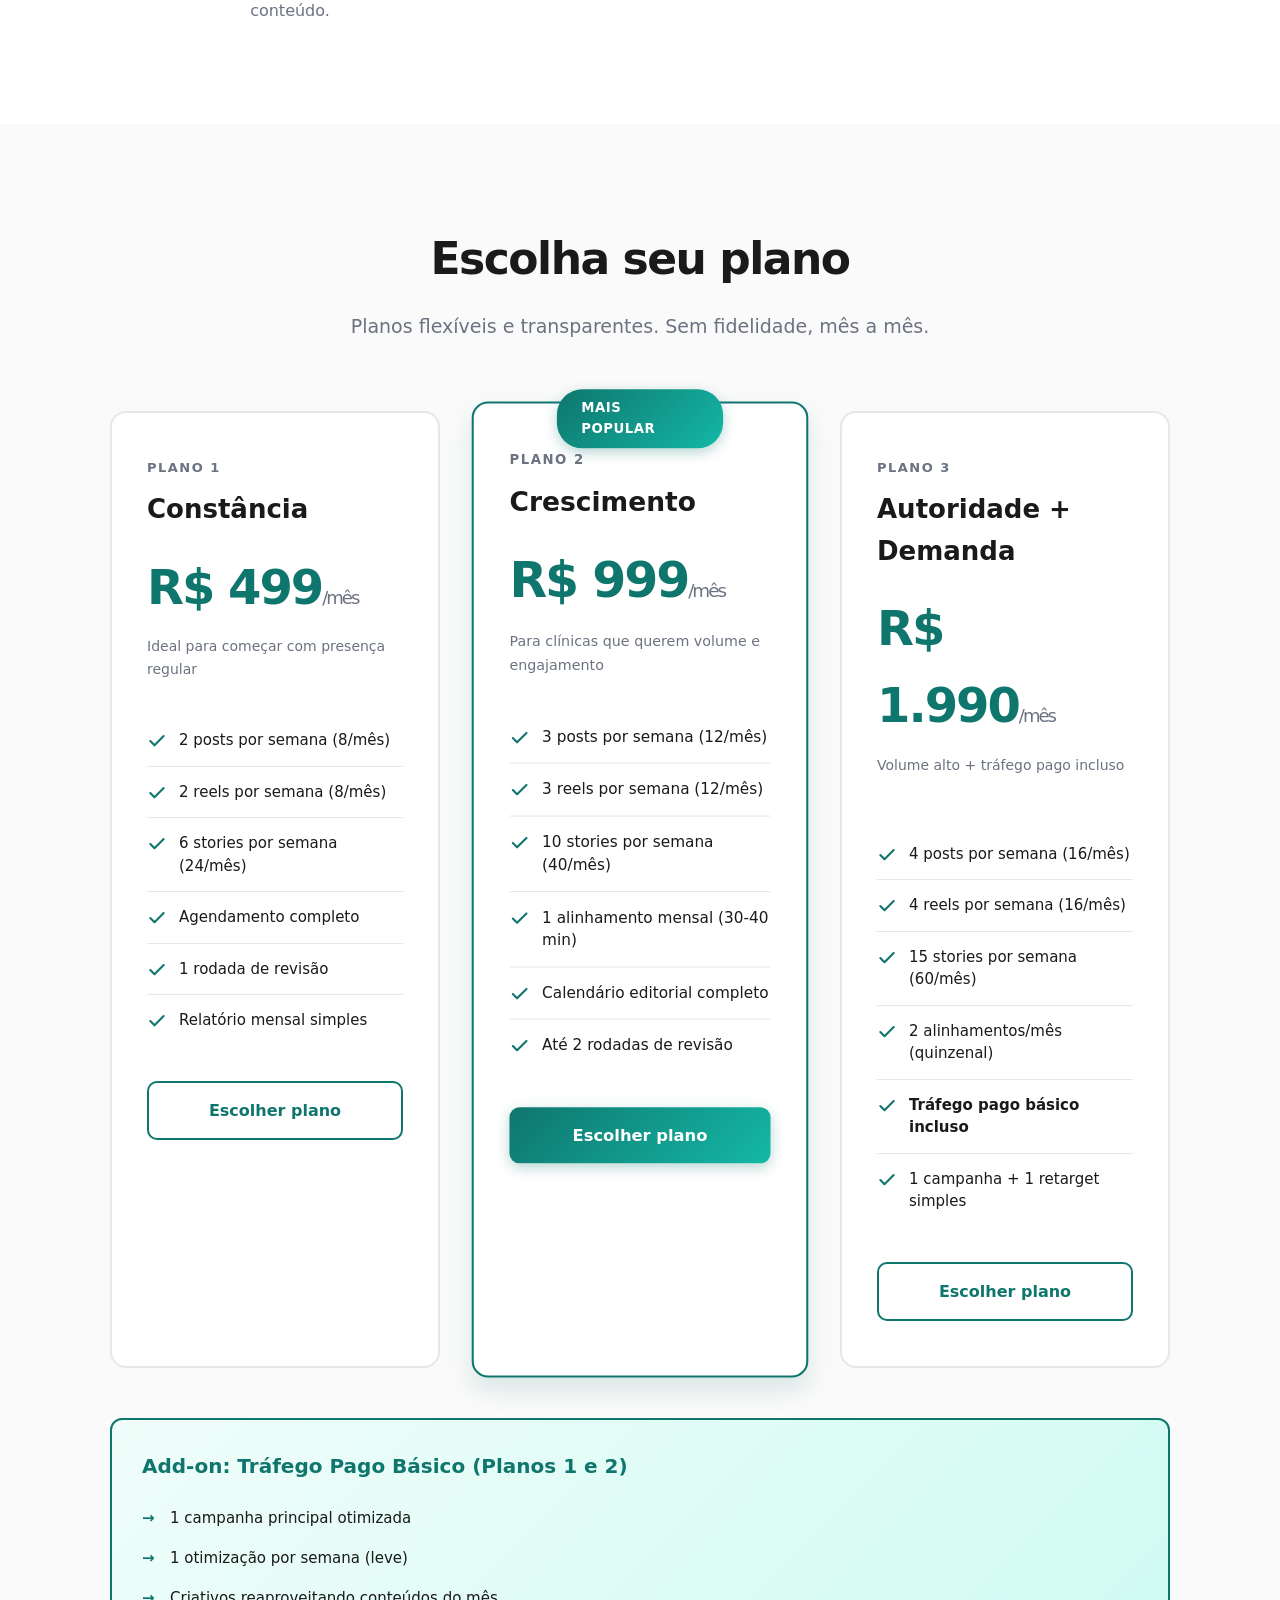
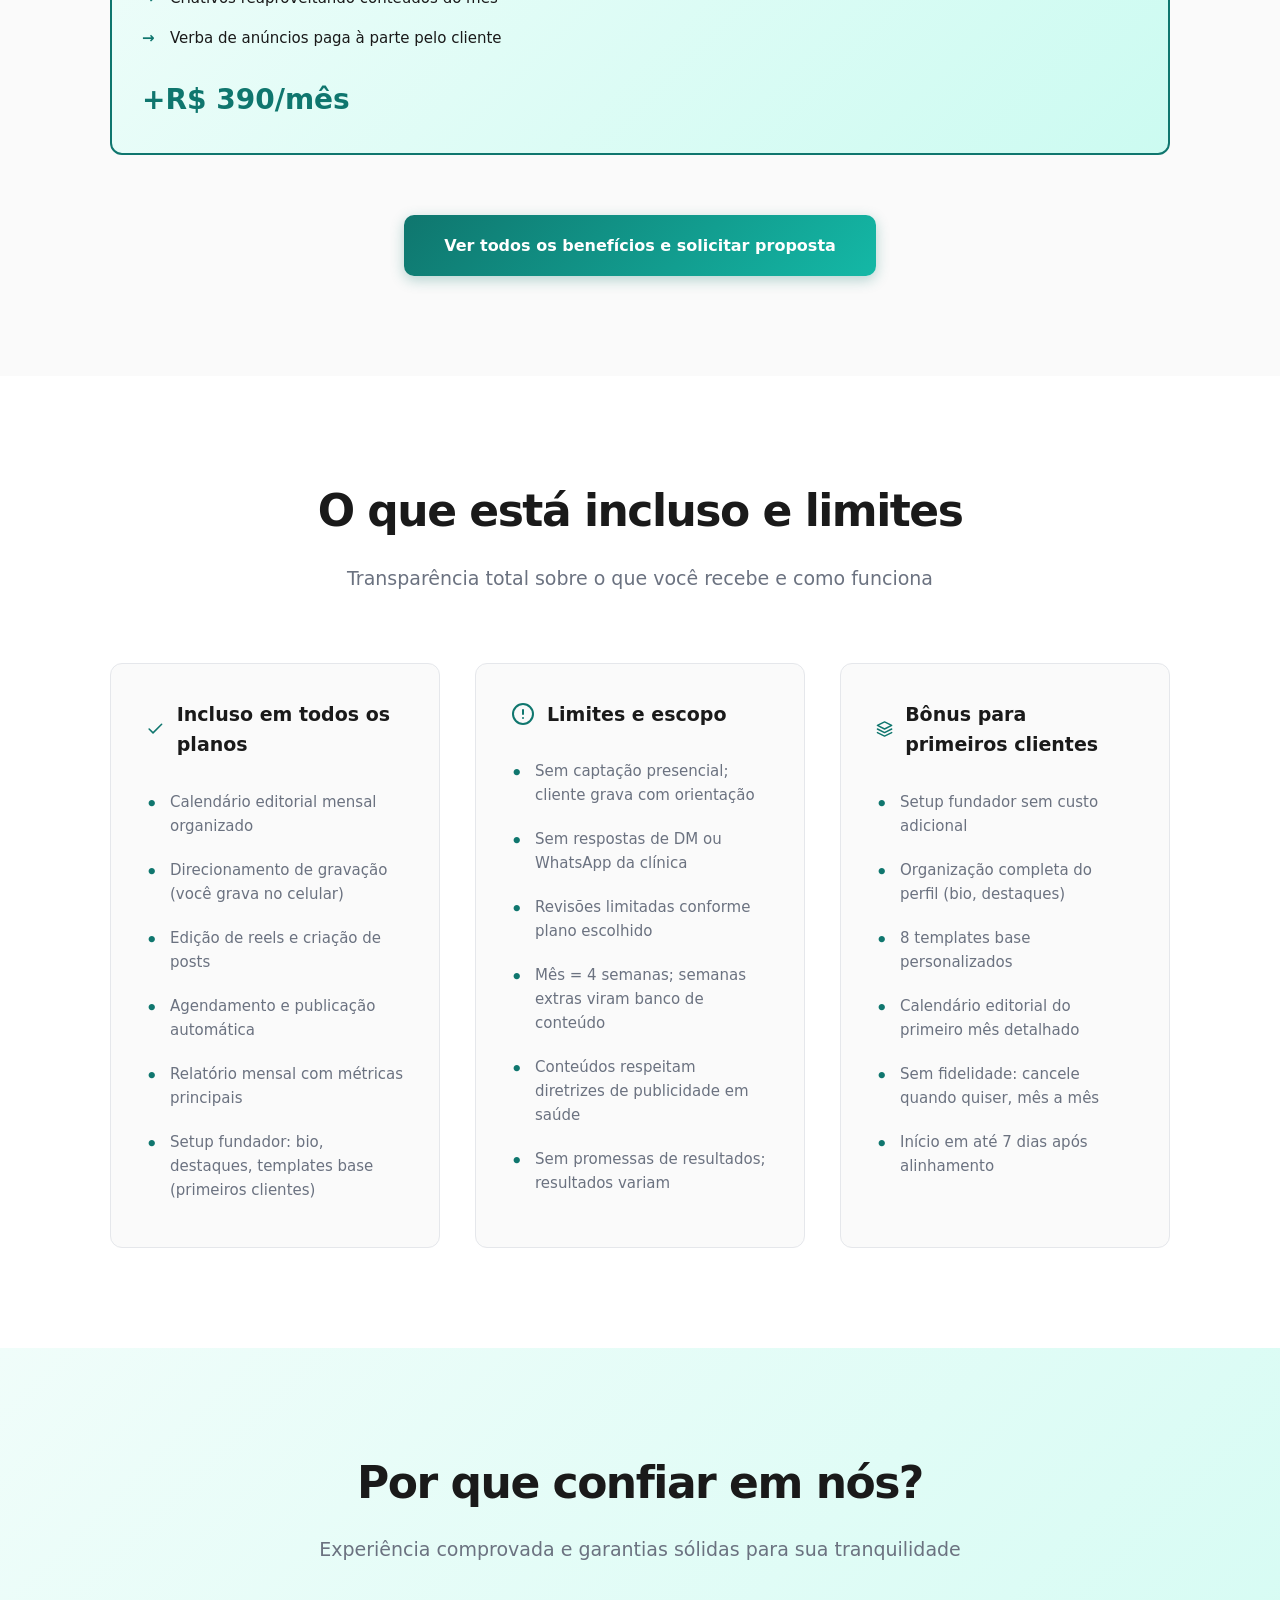
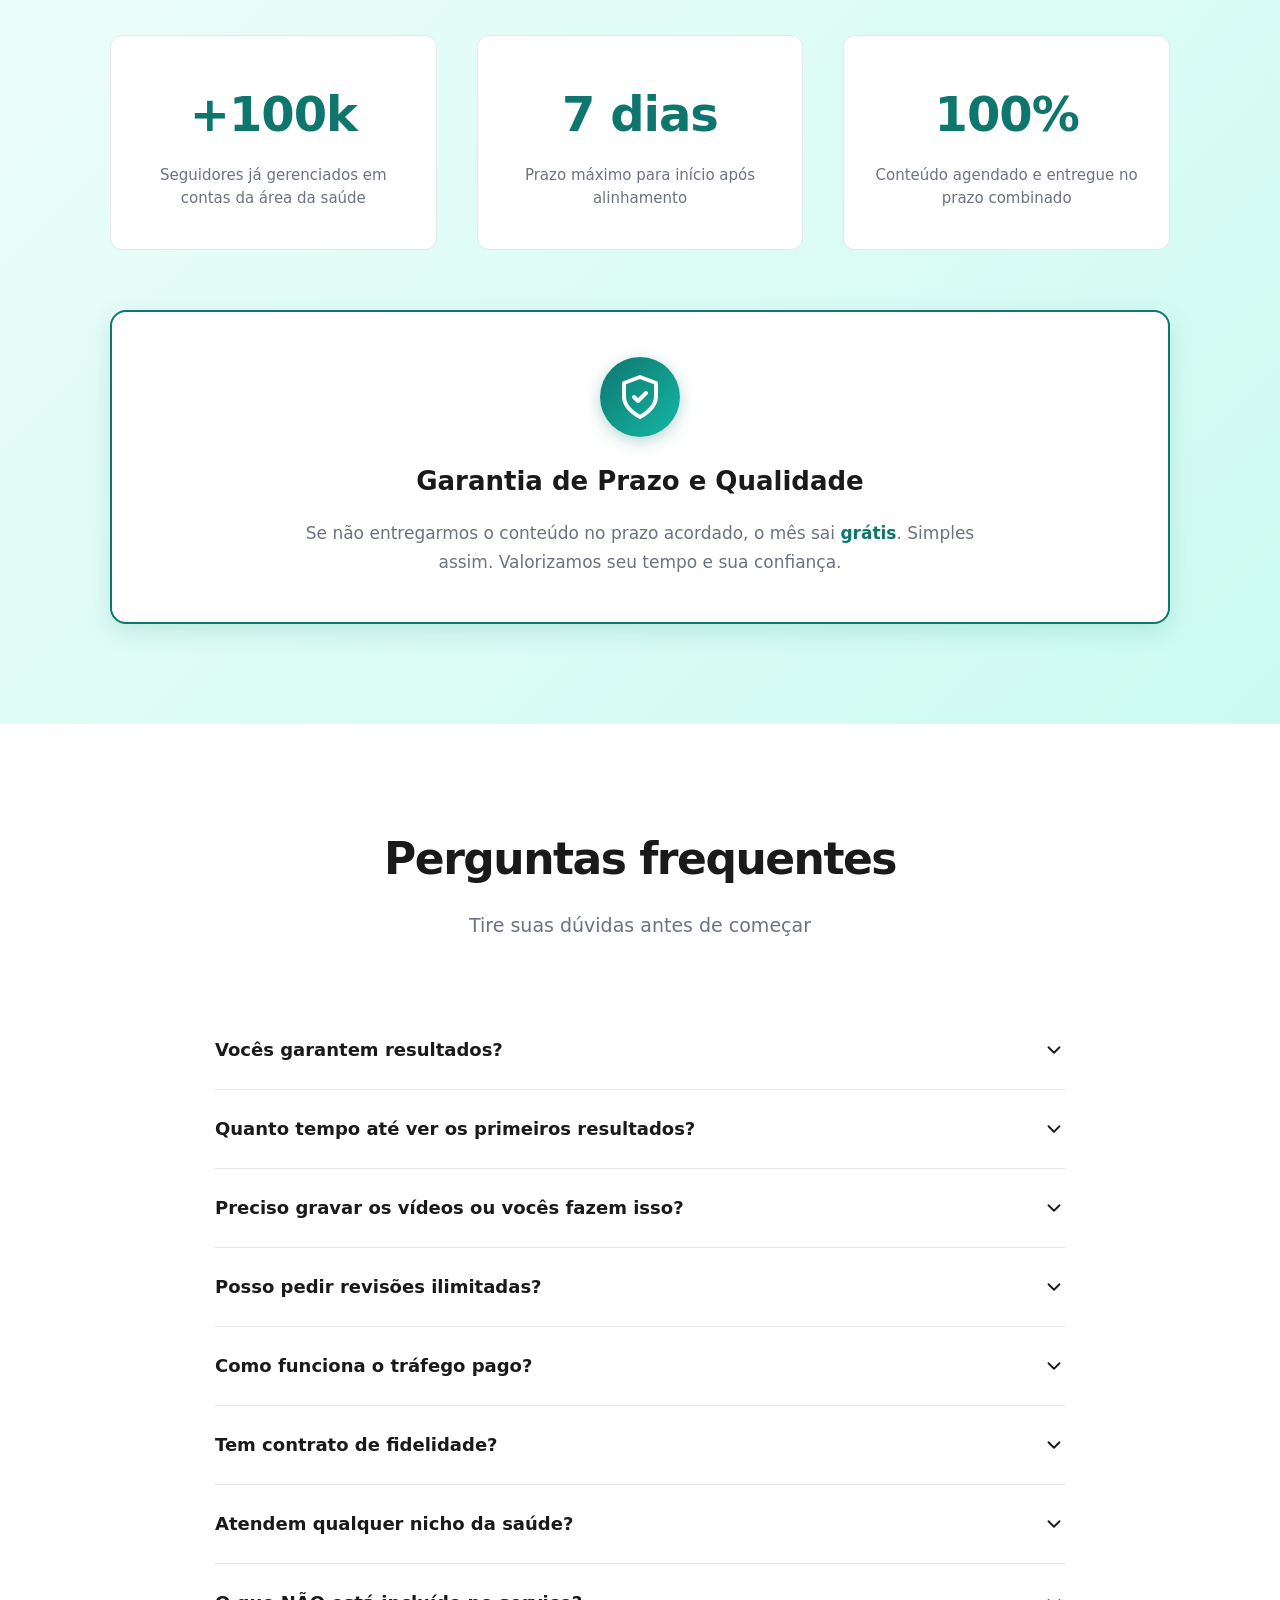
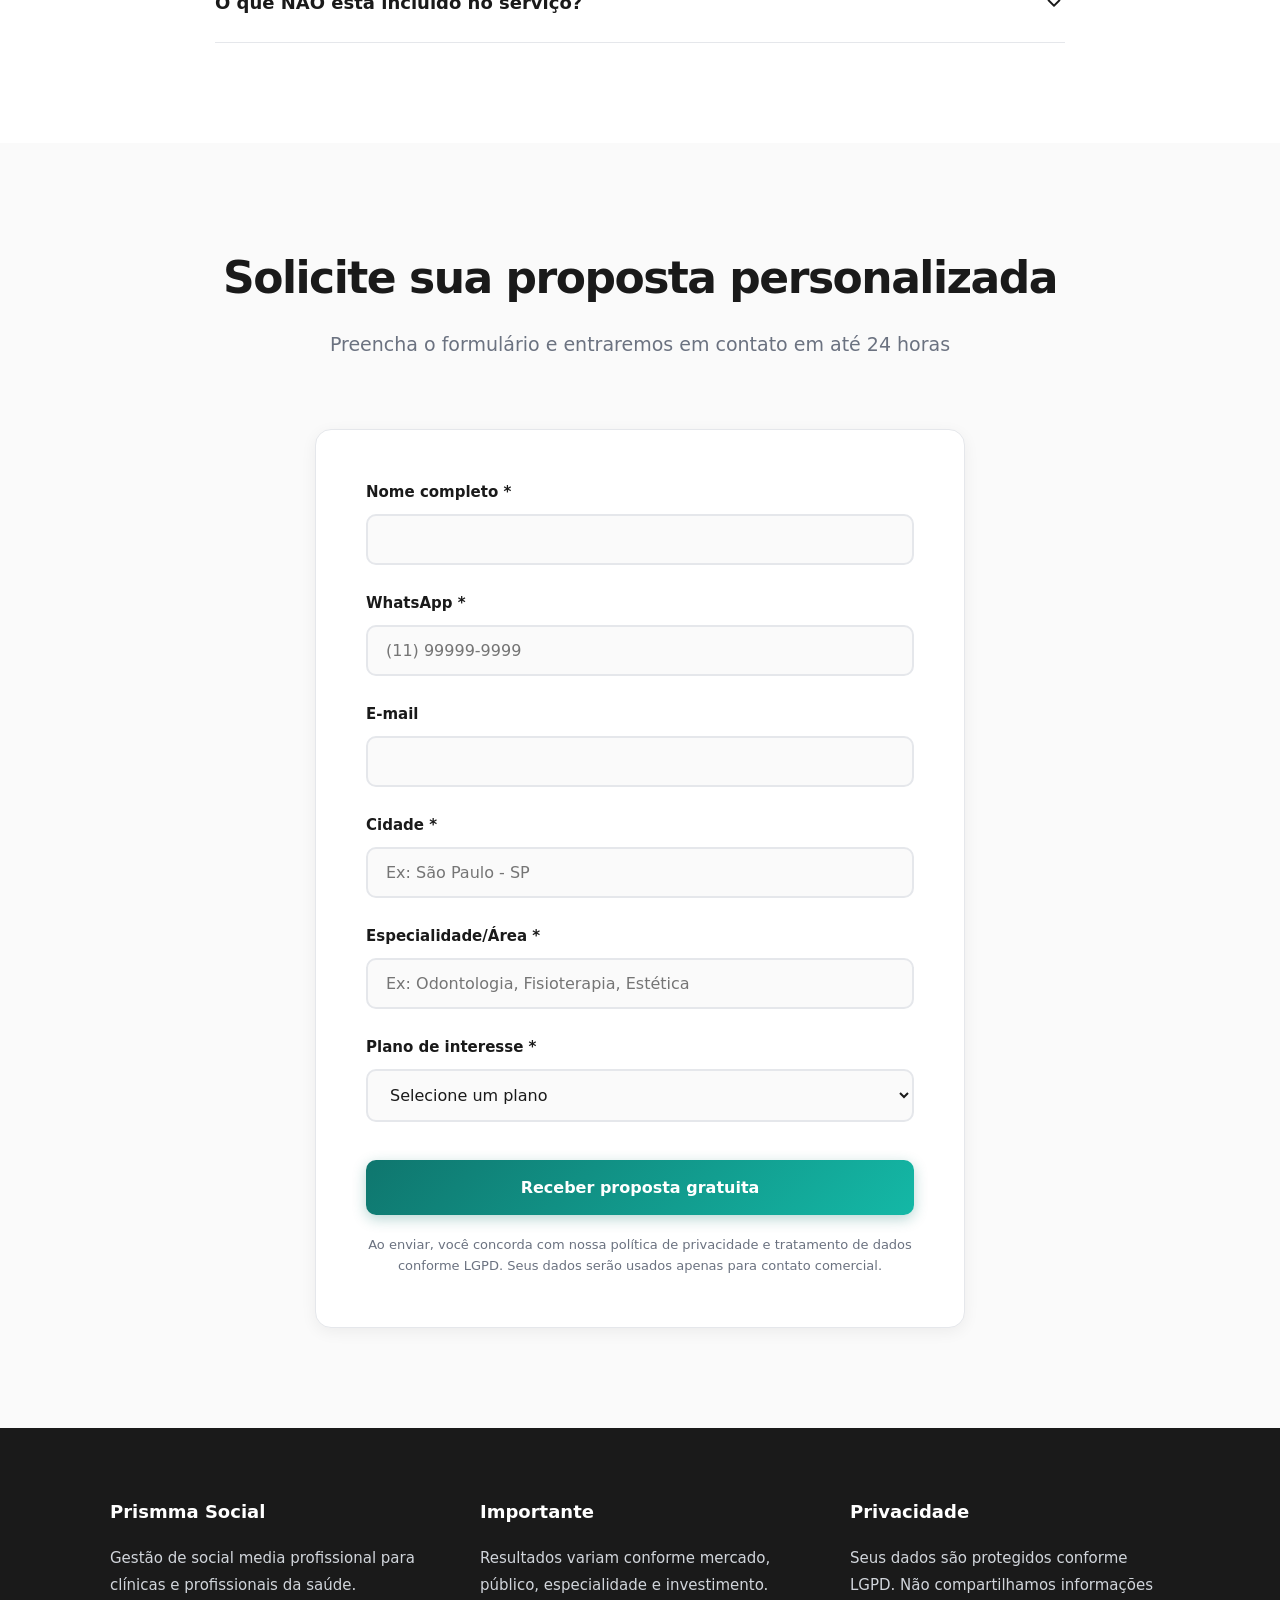
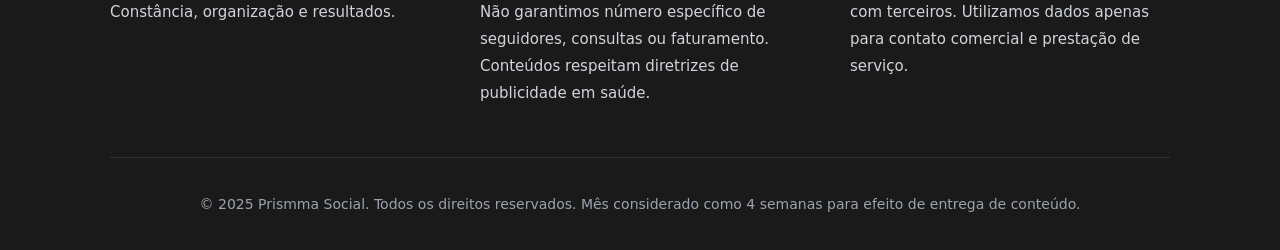
==== commit 7dc0f4ef: "Update index.html" ====
--- a/index.html
+++ b/index.html
@@ -4,7 +4,7 @@
     <meta charset="UTF-8">
     <meta name="viewport" content="width=device-width, initial-scale=1.0">
     <meta name="description" content="Social Media profissional para clínicas e profissionais da saúde. Conteúdo semanal consistente, organização e direção estratégica.">
-    <title>Social Media para Clínicas | Constância e Organização</title>
+    <title>Prismma Social | Social Media para Clínicas de Saúde</title>
     <style>
         :root {
             --bg: #fafafa;
@@ -16,6 +16,8 @@
             --primary-hover: #0d5e58;
             --accent: #f0fdfa;
             --shadow: rgba(0, 0, 0, 0.08);
+            --gradient-1: linear-gradient(135deg, #0f766e 0%, #14b8a6 100%);
+            --gradient-2: linear-gradient(135deg, #f0fdfa 0%, #ccfbf1 100%);
         }
 
         * {
@@ -59,6 +61,17 @@
             align-items: center;
         }
 
+        .logo-container {
+            display: flex;
+            align-items: center;
+            gap: 12px;
+        }
+
+        .logo-container img {
+            height: 40px;
+            width: auto;
+        }
+
         .logo {
             font-size: 20px;
             font-weight: 700;
@@ -85,41 +98,72 @@
 
         /* Hero Section */
         .hero {
-            padding: 80px 0 60px;
+            padding: 100px 0 80px;
+            background: var(--gradient-2);
+            position: relative;
+            overflow: hidden;
+        }
+
+        .hero::before {
+            content: '';
+            position: absolute;
+            top: 0;
+            right: 0;
+            width: 500px;
+            height: 500px;
+            background: radial-gradient(circle, rgba(20, 184, 166, 0.1) 0%, transparent 70%);
+            border-radius: 50%;
+        }
+
+        .hero-content {
+            position: relative;
+            z-index: 1;
+        }
+
+        .hero h1 {
+            font-size: clamp(36px, 5vw, 56px);
+            font-weight: 800;
+            line-height: 1.1;
+            margin-bottom: 24px;
+            letter-spacing: -2px;
+            color: var(--text);
             text-align: center;
         }
 
-        .hero h1 {
-            font-size: clamp(32px, 5vw, 52px);
-            font-weight: 800;
-            line-height: 1.15;
-            margin-bottom: 20px;
-            letter-spacing: -1.5px;
-            color: var(--text);
-        }
-
         .hero h2 {
-            font-size: clamp(18px, 3vw, 22px);
+            font-size: clamp(18px, 3vw, 24px);
             font-weight: 400;
             line-height: 1.5;
             color: var(--muted);
-            max-width: 700px;
-            margin: 0 auto 40px;
+            max-width: 800px;
+            margin: 0 auto 50px;
+            text-align: center;
         }
 
         .hero-bullets {
             display: grid;
-            grid-template-columns: repeat(auto-fit, minmax(250px, 1fr));
-            gap: 20px;
-            max-width: 900px;
-            margin: 0 auto 50px;
-            text-align: left;
+            grid-template-columns: repeat(auto-fit, minmax(280px, 1fr));
+            gap: 30px;
+            max-width: 960px;
+            margin: 0 auto 60px;
         }
 
         .hero-bullet {
+            background: var(--card);
+            padding: 30px;
+            border-radius: 12px;
+            border: 1px solid var(--border);
             display: flex;
             align-items: flex-start;
-            gap: 12px;
+            gap: 16px;
+            transition: all 0.3s;
+            box-shadow: 0 2px 8px rgba(0, 0, 0, 0.04);
+        }
+
+        .hero-bullet:hover {
+            transform: translateY(-4px);
+            box-shadow: 0 8px 20px rgba(15, 118, 110, 0.15);
+            border-color: var(--primary);
         }
 
         .hero-bullet svg {
@@ -128,40 +172,42 @@
         }
 
         .hero-bullet h3 {
-            font-size: 16px;
-            font-weight: 600;
-            margin-bottom: 4px;
+            font-size: 18px;
+            font-weight: 700;
+            margin-bottom: 8px;
+            color: var(--text);
         }
 
         .hero-bullet p {
-            font-size: 14px;
+            font-size: 15px;
             color: var(--muted);
-            line-height: 1.5;
+            line-height: 1.6;
         }
 
         /* Buttons */
         .btn {
             display: inline-block;
-            padding: 16px 32px;
+            padding: 18px 40px;
             font-size: 16px;
             font-weight: 600;
             text-decoration: none;
-            border-radius: 8px;
-            transition: all 0.2s;
+            border-radius: 10px;
+            transition: all 0.3s;
             cursor: pointer;
             border: none;
             font-family: inherit;
+            text-align: center;
         }
 
         .btn-primary {
-            background: var(--primary);
+            background: var(--gradient-1);
             color: white;
+            box-shadow: 0 4px 14px rgba(15, 118, 110, 0.3);
         }
 
         .btn-primary:hover {
-            background: var(--primary-hover);
-            transform: translateY(-1px);
-            box-shadow: 0 4px 12px rgba(15, 118, 110, 0.3);
+            transform: translateY(-2px);
+            box-shadow: 0 6px 20px rgba(15, 118, 110, 0.4);
         }
 
         .btn-secondary {
@@ -172,173 +218,192 @@
 
         .btn-secondary:hover {
             background: var(--accent);
+            transform: translateY(-2px);
         }
 
         .hero-cta {
             display: flex;
             flex-wrap: wrap;
-            gap: 16px;
+            gap: 20px;
             justify-content: center;
             align-items: center;
         }
 
         /* How It Works Section */
         .how-it-works {
-            padding: 80px 0;
+            padding: 100px 0;
             background: var(--card);
         }
 
         .section-title {
             text-align: center;
-            font-size: clamp(28px, 4vw, 38px);
-            font-weight: 700;
+            font-size: clamp(32px, 4vw, 44px);
+            font-weight: 800;
             margin-bottom: 16px;
-            letter-spacing: -0.8px;
+            letter-spacing: -1.5px;
         }
 
         .section-subtitle {
             text-align: center;
-            font-size: 18px;
+            font-size: 19px;
             color: var(--muted);
-            margin-bottom: 60px;
-            max-width: 600px;
+            margin-bottom: 70px;
+            max-width: 650px;
             margin-left: auto;
             margin-right: auto;
+            line-height: 1.6;
         }
 
         .steps {
             display: grid;
-            grid-template-columns: repeat(auto-fit, minmax(280px, 1fr));
-            gap: 40px;
-            max-width: 900px;
+            grid-template-columns: repeat(auto-fit, minmax(300px, 1fr));
+            gap: 50px;
+            max-width: 1000px;
             margin: 0 auto;
         }
 
         .step {
             text-align: center;
+            position: relative;
         }
 
         .step-number {
-            width: 60px;
-            height: 60px;
-            background: var(--accent);
-            border: 2px solid var(--primary);
+            width: 70px;
+            height: 70px;
+            background: var(--gradient-1);
             border-radius: 50%;
             display: flex;
             align-items: center;
             justify-content: center;
-            font-size: 24px;
+            font-size: 28px;
+            font-weight: 800;
+            color: white;
+            margin: 0 auto 24px;
+            box-shadow: 0 4px 16px rgba(15, 118, 110, 0.3);
+        }
+
+        .step h3 {
+            font-size: 22px;
+            margin-bottom: 14px;
             font-weight: 700;
-            color: var(--primary);
-            margin: 0 auto 20px;
-        }
-
-        .step h3 {
-            font-size: 20px;
-            margin-bottom: 12px;
-            font-weight: 600;
         }
 
         .step p {
             color: var(--muted);
-            font-size: 15px;
-            line-height: 1.6;
+            font-size: 16px;
+            line-height: 1.7;
+        }
+
+        /* Desktop: Center the 3rd step */
+        @media (min-width: 1024px) {
+            .steps {
+                grid-template-columns: repeat(3, 1fr);
+            }
         }
 
         /* Plans Section */
         .plans {
-            padding: 80px 0;
+            padding: 100px 0;
             background: var(--bg);
         }
 
         .plans-grid {
             display: grid;
-            grid-template-columns: repeat(auto-fit, minmax(300px, 1fr));
-            gap: 30px;
-            margin-top: 60px;
+            grid-template-columns: repeat(auto-fit, minmax(320px, 1fr));
+            gap: 35px;
+            margin-top: 70px;
         }
 
         .plan-card {
             background: var(--card);
             border: 2px solid var(--border);
-            border-radius: 12px;
-            padding: 40px 30px;
+            border-radius: 16px;
+            padding: 45px 35px;
             position: relative;
             transition: all 0.3s;
         }
 
         .plan-card:hover {
-            transform: translateY(-4px);
-            box-shadow: 0 12px 24px var(--shadow);
+            transform: translateY(-6px);
+            box-shadow: 0 16px 32px rgba(0, 0, 0, 0.12);
         }
 
         .plan-card.featured {
             border-color: var(--primary);
-            box-shadow: 0 8px 16px var(--shadow);
+            box-shadow: 0 12px 24px rgba(15, 118, 110, 0.15);
+            transform: scale(1.02);
+        }
+
+        .plan-card.featured:hover {
+            transform: scale(1.02) translateY(-6px);
         }
 
         .plan-badge {
             position: absolute;
-            top: -12px;
+            top: -14px;
             left: 50%;
             transform: translateX(-50%);
-            background: var(--primary);
+            background: var(--gradient-1);
             color: white;
-            padding: 6px 20px;
-            border-radius: 20px;
-            font-size: 12px;
+            padding: 8px 24px;
+            border-radius: 25px;
+            font-size: 13px;
             font-weight: 700;
             text-transform: uppercase;
             letter-spacing: 0.5px;
+            box-shadow: 0 4px 12px rgba(15, 118, 110, 0.3);
         }
 
         .plan-name {
-            font-size: 14px;
+            font-size: 13px;
             text-transform: uppercase;
-            letter-spacing: 1px;
+            letter-spacing: 1.5px;
             color: var(--muted);
-            font-weight: 600;
-            margin-bottom: 8px;
+            font-weight: 700;
+            margin-bottom: 10px;
         }
 
         .plan-title {
-            font-size: 24px;
-            font-weight: 700;
-            margin-bottom: 16px;
+            font-size: 26px;
+            font-weight: 800;
+            margin-bottom: 18px;
+            color: var(--text);
         }
 
         .plan-price {
-            font-size: 42px;
-            font-weight: 800;
+            font-size: 48px;
+            font-weight: 900;
             color: var(--primary);
-            margin-bottom: 8px;
-            letter-spacing: -1px;
+            margin-bottom: 10px;
+            letter-spacing: -2px;
         }
 
         .plan-price small {
-            font-size: 16px;
+            font-size: 18px;
             font-weight: 500;
             color: var(--muted);
         }
 
         .plan-billing {
-            font-size: 13px;
+            font-size: 14px;
             color: var(--muted);
-            margin-bottom: 30px;
+            margin-bottom: 35px;
+            min-height: 40px;
         }
 
         .plan-features {
             list-style: none;
-            margin-bottom: 30px;
+            margin-bottom: 35px;
         }
 
         .plan-features li {
-            padding: 12px 0;
+            padding: 14px 0;
             border-bottom: 1px solid var(--border);
-            font-size: 14px;
+            font-size: 15px;
             display: flex;
             align-items: flex-start;
-            gap: 10px;
+            gap: 12px;
+            line-height: 1.5;
         }
 
         .plan-features li:last-child {
@@ -356,28 +421,29 @@
 
         /* Add-on Section */
         .addon {
-            background: var(--accent);
-            border: 1px solid var(--primary);
-            border-radius: 8px;
-            padding: 24px;
-            margin-top: 40px;
+            background: var(--gradient-2);
+            border: 2px solid var(--primary);
+            border-radius: 12px;
+            padding: 30px;
+            margin-top: 50px;
         }
 
         .addon h3 {
-            font-size: 18px;
-            margin-bottom: 12px;
+            font-size: 20px;
+            margin-bottom: 16px;
             color: var(--primary);
+            font-weight: 700;
         }
 
         .addon ul {
             list-style: none;
-            font-size: 14px;
+            font-size: 15px;
             color: var(--text);
         }
 
         .addon li {
-            padding: 6px 0;
-            padding-left: 24px;
+            padding: 8px 0;
+            padding-left: 28px;
             position: relative;
         }
 
@@ -386,53 +452,62 @@
             position: absolute;
             left: 0;
             color: var(--primary);
+            font-weight: bold;
         }
 
         .addon-price {
-            font-size: 24px;
-            font-weight: 700;
+            font-size: 28px;
+            font-weight: 800;
             color: var(--primary);
-            margin-top: 16px;
+            margin-top: 20px;
         }
 
         /* What's Included Section */
         .included {
-            padding: 80px 0;
+            padding: 100px 0;
             background: var(--card);
         }
 
         .included-grid {
             display: grid;
-            grid-template-columns: repeat(auto-fit, minmax(300px, 1fr));
-            gap: 30px;
-            margin-top: 40px;
+            grid-template-columns: repeat(auto-fit, minmax(320px, 1fr));
+            gap: 35px;
+            margin-top: 50px;
         }
 
         .included-card {
             background: var(--bg);
             border: 1px solid var(--border);
-            border-radius: 8px;
-            padding: 30px;
+            border-radius: 12px;
+            padding: 35px;
+            transition: all 0.3s;
+        }
+
+        .included-card:hover {
+            border-color: var(--primary);
+            box-shadow: 0 8px 20px rgba(0, 0, 0, 0.08);
         }
 
         .included-card h3 {
-            font-size: 18px;
-            margin-bottom: 16px;
+            font-size: 19px;
+            margin-bottom: 20px;
             display: flex;
             align-items: center;
-            gap: 10px;
+            gap: 12px;
+            font-weight: 700;
         }
 
         .included-card ul {
             list-style: none;
-            font-size: 14px;
+            font-size: 15px;
             color: var(--muted);
         }
 
         .included-card li {
-            padding: 8px 0;
-            padding-left: 20px;
+            padding: 10px 0;
+            padding-left: 24px;
             position: relative;
+            line-height: 1.6;
         }
 
         .included-card li:before {
@@ -441,99 +516,110 @@
             left: 0;
             color: var(--primary);
             font-weight: bold;
-        }
-
-        /* Testimonials Section */
-        .testimonials {
-            padding: 80px 0;
-            background: var(--bg);
-        }
-
-        .testimonials-grid {
+            font-size: 18px;
+        }
+
+        /* Credibility Section (replaces testimonials) */
+        .credibility {
+            padding: 100px 0;
+            background: var(--gradient-2);
+        }
+
+        .stats {
             display: grid;
-            grid-template-columns: repeat(auto-fit, minmax(300px, 1fr));
-            gap: 30px;
-            margin-top: 40px;
-        }
-
-        .testimonial-card {
+            grid-template-columns: repeat(auto-fit, minmax(250px, 1fr));
+            gap: 40px;
+            margin-top: 60px;
+            text-align: center;
+        }
+
+        .stat {
             background: var(--card);
+            padding: 40px 30px;
+            border-radius: 12px;
             border: 1px solid var(--border);
-            border-radius: 8px;
-            padding: 30px;
-        }
-
-        .testimonial-text {
+            transition: all 0.3s;
+        }
+
+        .stat:hover {
+            transform: translateY(-4px);
+            box-shadow: 0 8px 20px rgba(0, 0, 0, 0.1);
+        }
+
+        .stat h3 {
+            font-size: 48px;
+            font-weight: 900;
+            color: var(--primary);
+            margin-bottom: 12px;
+            letter-spacing: -1px;
+        }
+
+        .stat p {
             font-size: 15px;
-            line-height: 1.7;
-            color: var(--text);
-            margin-bottom: 20px;
-            font-style: italic;
-        }
-
-        .testimonial-author {
-            display: flex;
-            align-items: center;
-            gap: 12px;
-        }
-
-        .testimonial-avatar {
-            width: 48px;
-            height: 48px;
+            color: var(--muted);
+            line-height: 1.5;
+        }
+
+        .guarantee-box {
+            background: var(--card);
+            border: 2px solid var(--primary);
+            border-radius: 16px;
+            padding: 45px;
+            margin-top: 60px;
+            text-align: center;
+            box-shadow: 0 8px 24px rgba(15, 118, 110, 0.15);
+        }
+
+        .guarantee-icon {
+            width: 80px;
+            height: 80px;
+            background: var(--gradient-1);
             border-radius: 50%;
-            background: var(--accent);
             display: flex;
             align-items: center;
             justify-content: center;
+            margin: 0 auto 24px;
+            box-shadow: 0 4px 16px rgba(15, 118, 110, 0.3);
+        }
+
+        .guarantee-icon svg {
+            color: white;
+        }
+
+        .guarantee-box h3 {
+            font-size: 26px;
+            font-weight: 800;
+            margin-bottom: 16px;
+            color: var(--text);
+        }
+
+        .guarantee-box p {
+            font-size: 17px;
+            color: var(--muted);
+            line-height: 1.7;
+            max-width: 700px;
+            margin: 0 auto;
+        }
+
+        .guarantee-box strong {
+            color: var(--primary);
             font-weight: 700;
-            color: var(--primary);
-        }
-
-        .testimonial-info h4 {
-            font-size: 14px;
-            font-weight: 600;
-            margin-bottom: 2px;
-        }
-
-        .testimonial-info p {
-            font-size: 13px;
-            color: var(--muted);
-        }
-
-        .stats {
-            display: grid;
-            grid-template-columns: repeat(auto-fit, minmax(200px, 1fr));
-            gap: 30px;
-            margin-top: 60px;
-            text-align: center;
-        }
-
-        .stat h3 {
-            font-size: 36px;
-            font-weight: 800;
-            color: var(--primary);
-            margin-bottom: 8px;
-        }
-
-        .stat p {
-            font-size: 14px;
-            color: var(--muted);
         }
 
         /* FAQ Section */
         .faq {
-            padding: 80px 0;
+            padding: 100px 0;
             background: var(--card);
         }
 
         .faq-list {
-            max-width: 800px;
-            margin: 40px auto 0;
+            max-width: 850px;
+            margin: 50px auto 0;
         }
 
         .faq-item {
             border-bottom: 1px solid var(--border);
-            padding: 24px 0;
+            padding: 28px 0;
         }
 
         .faq-question {
@@ -541,8 +627,8 @@
             text-align: left;
             background: none;
             border: none;
-            font-size: 17px;
-            font-weight: 600;
+            font-size: 18px;
+            font-weight: 700;
             color: var(--text);
             cursor: pointer;
             display: flex;
@@ -572,102 +658,104 @@
         }
 
         .faq-answer-content {
-            padding-top: 16px;
-            font-size: 15px;
-            line-height: 1.7;
+            padding-top: 18px;
+            font-size: 16px;
+            line-height: 1.8;
             color: var(--muted);
         }
 
         /* Form Section */
         .form-section {
-            padding: 80px 0;
-            background: var(--accent);
+            padding: 100px 0;
+            background: var(--bg);
         }
 
         .form-container {
-            max-width: 600px;
-            margin: 40px auto 0;
+            max-width: 650px;
+            margin: 50px auto 0;
             background: var(--card);
-            padding: 40px;
-            border-radius: 12px;
+            padding: 50px;
+            border-radius: 16px;
             border: 1px solid var(--border);
+            box-shadow: 0 4px 16px rgba(0, 0, 0, 0.06);
         }
 
         .form-group {
-            margin-bottom: 24px;
+            margin-bottom: 26px;
         }
 
         .form-label {
             display: block;
-            font-size: 14px;
+            font-size: 15px;
             font-weight: 600;
-            margin-bottom: 8px;
+            margin-bottom: 10px;
             color: var(--text);
         }
 
         .form-input,
         .form-select {
             width: 100%;
-            padding: 12px 16px;
-            font-size: 15px;
+            padding: 14px 18px;
+            font-size: 16px;
             border: 2px solid var(--border);
-            border-radius: 8px;
+            border-radius: 10px;
             background: var(--bg);
             color: var(--text);
             font-family: inherit;
-            transition: border-color 0.2s;
+            transition: all 0.2s;
         }
 
         .form-input:focus,
         .form-select:focus {
             outline: none;
             border-color: var(--primary);
+            box-shadow: 0 0 0 3px rgba(15, 118, 110, 0.1);
         }
 
         .form-submit {
             width: 100%;
-            margin-top: 8px;
+            margin-top: 12px;
         }
 
         .form-note {
-            font-size: 12px;
+            font-size: 13px;
             color: var(--muted);
-            margin-top: 16px;
+            margin-top: 20px;
             text-align: center;
-            line-height: 1.5;
+            line-height: 1.6;
         }
 
         /* Footer */
         footer {
             background: var(--text);
             color: #ffffff;
-            padding: 60px 0 30px;
+            padding: 70px 0 35px;
         }
 
         .footer-content {
             display: grid;
-            grid-template-columns: repeat(auto-fit, minmax(250px, 1fr));
-            gap: 40px;
-            margin-bottom: 40px;
+            grid-template-columns: repeat(auto-fit, minmax(280px, 1fr));
+            gap: 50px;
+            margin-bottom: 50px;
         }
 
         .footer-section h3 {
-            font-size: 16px;
-            margin-bottom: 16px;
-            font-weight: 600;
+            font-size: 18px;
+            margin-bottom: 18px;
+            font-weight: 700;
         }
 
         .footer-section p {
-            font-size: 14px;
-            line-height: 1.7;
+            font-size: 15px;
+            line-height: 1.8;
             color: #d1d5db;
         }
 
         .footer-bottom {
-            padding-top: 30px;
+            padding-top: 35px;
             border-top: 1px solid rgba(255, 255, 255, 0.1);
             text-align: center;
-            font-size: 13px;
+            font-size: 14px;
             color: #9ca3af;
         }
 
@@ -679,15 +767,15 @@
             left: 0;
             right: 0;
             background: var(--card);
-            border-top: 2px solid var(--border);
-            padding: 12px 20px;
-            box-shadow: 0 -4px 12px var(--shadow);
+            border-top: 2px solid var(--primary);
+            padding: 14px 20px;
+            box-shadow: 0 -4px 16px rgba(0, 0, 0, 0.15);
             z-index: 99;
         }
 
         .sticky-cta .btn {
             width: 100%;
-            padding: 14px;
+            padding: 16px;
         }
 
         @media (max-width: 768px) {
@@ -696,7 +784,7 @@
             }
 
             .hero {
-                padding: 60px 0 40px;
+                padding: 70px 0 50px;
             }
 
             .hero-bullets {
@@ -722,6 +810,14 @@
             .btn {
                 width: 100%;
                 text-align: center;
+            }
+
+            .form-container {
+                padding: 35px 25px;
+            }
+
+            .guarantee-box {
+                padding: 35px 25px;
             }
         }
 
@@ -749,7 +845,9 @@
     <header>
         <div class="container">
             <div class="header-content">
-                <div class="logo">Social Saúde</div>
+                <div class="logo-container">
+                    <img src="img/logo prismma.png" alt="Prismma Social">
+                </div>
                 <nav class="header-nav">
                     <a href="#planos">Planos</a>
                     <a href="#faq">FAQ</a>
@@ -760,42 +858,42 @@
 
     <!-- Hero Section -->
     <section class="hero">
-        <div class="container">
+        <div class="container hero-content">
             <h1>Seu Instagram com constância, direção e organização — sem improviso</h1>
             <h2>Conteúdo semanal + direção de gravação + agendamento. Ideal para clínicas que precisam de presença profissional e demanda local.</h2>
             
             <div class="hero-bullets">
                 <div class="hero-bullet">
-                    <svg width="24" height="24" viewBox="0 0 24 24" fill="none" stroke="currentColor" stroke-width="2" stroke-linecap="round" stroke-linejoin="round" style="color: var(--primary)">
+                    <svg width="28" height="28" viewBox="0 0 24 24" fill="none" stroke="currentColor" stroke-width="2.5" stroke-linecap="round" stroke-linejoin="round" style="color: var(--primary)">
                         <polyline points="20 6 9 17 4 12"></polyline>
                     </svg>
                     <div>
                         <h3>Constância Garantida</h3>
-                        <p>Conteúdo semanal agendado e organizado. Você para de postar no improviso.</p>
+                        <p>Conteúdo semanal agendado e organizado. Você para de postar no improviso e ganha presença profissional.</p>
                     </div>
                 </div>
                 <div class="hero-bullet">
-                    <svg width="24" height="24" viewBox="0 0 24 24" fill="none" stroke="currentColor" stroke-width="2" stroke-linecap="round" stroke-linejoin="round" style="color: var(--primary)">
+                    <svg width="28" height="28" viewBox="0 0 24 24" fill="none" stroke="currentColor" stroke-width="2.5" stroke-linecap="round" stroke-linejoin="round" style="color: var(--primary)">
                         <polyline points="20 6 9 17 4 12"></polyline>
                     </svg>
                     <div>
                         <h3>Direção Simples</h3>
-                        <p>Orientação clara do que gravar. Material produzido por você, organizado por nós.</p>
+                        <p>Orientação clara do que gravar. Material produzido por você, organizado e editado por nós.</p>
                     </div>
                 </div>
                 <div class="hero-bullet">
-                    <svg width="24" height="24" viewBox="0 0 24 24" fill="none" stroke="currentColor" stroke-width="2" stroke-linecap="round" stroke-linejoin="round" style="color: var(--primary)">
+                    <svg width="28" height="28" viewBox="0 0 24 24" fill="none" stroke="currentColor" stroke-width="2.5" stroke-linecap="round" stroke-linejoin="round" style="color: var(--primary)">
                         <polyline points="20 6 9 17 4 12"></polyline>
                     </svg>
                     <div>
                         <h3>Sem Fidelidade</h3>
-                        <p>Contrato mês a mês. Cancele quando quiser, sem burocracias.</p>
+                        <p>Contrato mês a mês. Cancele quando quiser, sem burocracias nem multas.</p>
                     </div>
                 </div>
             </div>
 
             <div class="hero-cta">
-                <a href="#" class="btn btn-primary" id="cta-hero-whatsapp" data-event="click_whatsapp_hero">Quero um diagnóstico gratuito (15 min) no WhatsApp</a>
+                <a href="#" class="btn btn-primary" id="cta-hero-whatsapp" data-event="click_whatsapp_hero">Quero uma análise gratuita do meu Instagram (15 min)</a>
                 <a href="#formulario" class="btn btn-secondary" data-event="click_form_hero">Receber proposta por e-mail</a>
             </div>
         </div>
@@ -843,37 +941,37 @@
                     
                     <ul class="plan-features">
                         <li>
-                            <svg width="18" height="18" viewBox="0 0 24 24" fill="none" stroke="currentColor" stroke-width="2.5" stroke-linecap="round" stroke-linejoin="round" style="color: var(--primary)">
+                            <svg width="20" height="20" viewBox="0 0 24 24" fill="none" stroke="currentColor" stroke-width="2.5" stroke-linecap="round" stroke-linejoin="round" style="color: var(--primary)">
                                 <polyline points="20 6 9 17 4 12"></polyline>
                             </svg>
                             <span>2 posts por semana (8/mês)</span>
                         </li>
                         <li>
-                            <svg width="18" height="18" viewBox="0 0 24 24" fill="none" stroke="currentColor" stroke-width="2.5" stroke-linecap="round" stroke-linejoin="round" style="color: var(--primary)">
+                            <svg width="20" height="20" viewBox="0 0 24 24" fill="none" stroke="currentColor" stroke-width="2.5" stroke-linecap="round" stroke-linejoin="round" style="color: var(--primary)">
                                 <polyline points="20 6 9 17 4 12"></polyline>
                             </svg>
                             <span>2 reels por semana (8/mês)</span>
                         </li>
                         <li>
-                            <svg width="18" height="18" viewBox="0 0 24 24" fill="none" stroke="currentColor" stroke-width="2.5" stroke-linecap="round" stroke-linejoin="round" style="color: var(--primary)">
+                            <svg width="20" height="20" viewBox="0 0 24 24" fill="none" stroke="currentColor" stroke-width="2.5" stroke-linecap="round" stroke-linejoin="round" style="color: var(--primary)">
                                 <polyline points="20 6 9 17 4 12"></polyline>
                             </svg>
                             <span>6 stories por semana (24/mês)</span>
                         </li>
                         <li>
-                            <svg width="18" height="18" viewBox="0 0 24 24" fill="none" stroke="currentColor" stroke-width="2.5" stroke-linecap="round" stroke-linejoin="round" style="color: var(--primary)">
+                            <svg width="20" height="20" viewBox="0 0 24 24" fill="none" stroke="currentColor" stroke-width="2.5" stroke-linecap="round" stroke-linejoin="round" style="color: var(--primary)">
                                 <polyline points="20 6 9 17 4 12"></polyline>
                             </svg>
                             <span>Agendamento completo</span>
                         </li>
                         <li>
-                            <svg width="18" height="18" viewBox="0 0 24 24" fill="none" stroke="currentColor" stroke-width="2.5" stroke-linecap="round" stroke-linejoin="round" style="color: var(--primary)">
+                            <svg width="20" height="20" viewBox="0 0 24 24" fill="none" stroke="currentColor" stroke-width="2.5" stroke-linecap="round" stroke-linejoin="round" style="color: var(--primary)">
                                 <polyline points="20 6 9 17 4 12"></polyline>
                             </svg>
                             <span>1 rodada de revisão</span>
                         </li>
                         <li>
-                            <svg width="18" height="18" viewBox="0 0 24 24" fill="none" stroke="currentColor" stroke-width="2.5" stroke-linecap="round" stroke-linejoin="round" style="color: var(--primary)">
+                            <svg width="20" height="20" viewBox="0 0 24 24" fill="none" stroke="currentColor" stroke-width="2.5" stroke-linecap="round" stroke-linejoin="round" style="color: var(--primary)">
                                 <polyline points="20 6 9 17 4 12"></polyline>
                             </svg>
                             <span>Relatório mensal simples</span>
@@ -893,37 +991,37 @@
                     
                     <ul class="plan-features">
                         <li>
-                            <svg width="18" height="18" viewBox="0 0 24 24" fill="none" stroke="currentColor" stroke-width="2.5" stroke-linecap="round" stroke-linejoin="round" style="color: var(--primary)">
+                            <svg width="20" height="20" viewBox="0 0 24 24" fill="none" stroke="currentColor" stroke-width="2.5" stroke-linecap="round" stroke-linejoin="round" style="color: var(--primary)">
                                 <polyline points="20 6 9 17 4 12"></polyline>
                             </svg>
                             <span>3 posts por semana (12/mês)</span>
                         </li>
                         <li>
-                            <svg width="18" height="18" viewBox="0 0 24 24" fill="none" stroke="currentColor" stroke-width="2.5" stroke-linecap="round" stroke-linejoin="round" style="color: var(--primary)">
+                            <svg width="20" height="20" viewBox="0 0 24 24" fill="none" stroke="currentColor" stroke-width="2.5" stroke-linecap="round" stroke-linejoin="round" style="color: var(--primary)">
                                 <polyline points="20 6 9 17 4 12"></polyline>
                             </svg>
                             <span>3 reels por semana (12/mês)</span>
                         </li>
                         <li>
-                            <svg width="18" height="18" viewBox="0 0 24 24" fill="none" stroke="currentColor" stroke-width="2.5" stroke-linecap="round" stroke-linejoin="round" style="color: var(--primary)">
+                            <svg width="20" height="20" viewBox="0 0 24 24" fill="none" stroke="currentColor" stroke-width="2.5" stroke-linecap="round" stroke-linejoin="round" style="color: var(--primary)">
                                 <polyline points="20 6 9 17 4 12"></polyline>
                             </svg>
                             <span>10 stories por semana (40/mês)</span>
                         </li>
                         <li>
-                            <svg width="18" height="18" viewBox="0 0 24 24" fill="none" stroke="currentColor" stroke-width="2.5" stroke-linecap="round" stroke-linejoin="round" style="color: var(--primary)">
+                            <svg width="20" height="20" viewBox="0 0 24 24" fill="none" stroke="currentColor" stroke-width="2.5" stroke-linecap="round" stroke-linejoin="round" style="color: var(--primary)">
                                 <polyline points="20 6 9 17 4 12"></polyline>
                             </svg>
                             <span>1 alinhamento mensal (30-40 min)</span>
                         </li>
                         <li>
-                            <svg width="18" height="18" viewBox="0 0 24 24" fill="none" stroke="currentColor" stroke-width="2.5" stroke-linecap="round" stroke-linejoin="round" style="color: var(--primary)">
+                            <svg width="20" height="20" viewBox="0 0 24 24" fill="none" stroke="currentColor" stroke-width="2.5" stroke-linecap="round" stroke-linejoin="round" style="color: var(--primary)">
                                 <polyline points="20 6 9 17 4 12"></polyline>
                             </svg>
                             <span>Calendário editorial completo</span>
                         </li>
                         <li>
-                            <svg width="18" height="18" viewBox="0 0 24 24" fill="none" stroke="currentColor" stroke-width="2.5" stroke-linecap="round" stroke-linejoin="round" style="color: var(--primary)">
+                            <svg width="20" height="20" viewBox="0 0 24 24" fill="none" stroke="currentColor" stroke-width="2.5" stroke-linecap="round" stroke-linejoin="round" style="color: var(--primary)">
                                 <polyline points="20 6 9 17 4 12"></polyline>
                             </svg>
                             <span>Até 2 rodadas de revisão</span>
@@ -942,37 +1040,37 @@
                     
                     <ul class="plan-features">
                         <li>
-                            <svg width="18" height="18" viewBox="0 0 24 24" fill="none" stroke="currentColor" stroke-width="2.5" stroke-linecap="round" stroke-linejoin="round" style="color: var(--primary)">
+                            <svg width="20" height="20" viewBox="0 0 24 24" fill="none" stroke="currentColor" stroke-width="2.5" stroke-linecap="round" stroke-linejoin="round" style="color: var(--primary)">
                                 <polyline points="20 6 9 17 4 12"></polyline>
                             </svg>
                             <span>4 posts por semana (16/mês)</span>
                         </li>
                         <li>
-                            <svg width="18" height="18" viewBox="0 0 24 24" fill="none" stroke="currentColor" stroke-width="2.5" stroke-linecap="round" stroke-linejoin="round" style="color: var(--primary)">
+                            <svg width="20" height="20" viewBox="0 0 24 24" fill="none" stroke="currentColor" stroke-width="2.5" stroke-linecap="round" stroke-linejoin="round" style="color: var(--primary)">
                                 <polyline points="20 6 9 17 4 12"></polyline>
                             </svg>
                             <span>4 reels por semana (16/mês)</span>
                         </li>
                         <li>
-                            <svg width="18" height="18" viewBox="0 0 24 24" fill="none" stroke="currentColor" stroke-width="2.5" stroke-linecap="round" stroke-linejoin="round" style="color: var(--primary)">
+                            <svg width="20" height="20" viewBox="0 0 24 24" fill="none" stroke="currentColor" stroke-width="2.5" stroke-linecap="round" stroke-linejoin="round" style="color: var(--primary)">
                                 <polyline points="20 6 9 17 4 12"></polyline>
                             </svg>
                             <span>15 stories por semana (60/mês)</span>
                         </li>
                         <li>
-                            <svg width="18" height="18" viewBox="0 0 24 24" fill="none" stroke="currentColor" stroke-width="2.5" stroke-linecap="round" stroke-linejoin="round" style="color: var(--primary)">
+                            <svg width="20" height="20" viewBox="0 0 24 24" fill="none" stroke="currentColor" stroke-width="2.5" stroke-linecap="round" stroke-linejoin="round" style="color: var(--primary)">
                                 <polyline points="20 6 9 17 4 12"></polyline>
                             </svg>
                             <span>2 alinhamentos/mês (quinzenal)</span>
                         </li>
                         <li>
-                            <svg width="18" height="18" viewBox="0 0 24 24" fill="none" stroke="currentColor" stroke-width="2.5" stroke-linecap="round" stroke-linejoin="round" style="color: var(--primary)">
+                            <svg width="20" height="20" viewBox="0 0 24 24" fill="none" stroke="currentColor" stroke-width="2.5" stroke-linecap="round" stroke-linejoin="round" style="color: var(--primary)">
                                 <polyline points="20 6 9 17 4 12"></polyline>
                             </svg>
                             <span><strong>Tráfego pago básico incluso</strong></span>
                         </li>
                         <li>
-                            <svg width="18" height="18" viewBox="0 0 24 24" fill="none" stroke="currentColor" stroke-width="2.5" stroke-linecap="round" stroke-linejoin="round" style="color: var(--primary)">
+                            <svg width="20" height="20" viewBox="0 0 24 24" fill="none" stroke="currentColor" stroke-width="2.5" stroke-linecap="round" stroke-linejoin="round" style="color: var(--primary)">
                                 <polyline points="20 6 9 17 4 12"></polyline>
                             </svg>
                             <span>1 campanha + 1 retarget simples</span>
@@ -995,7 +1093,7 @@
                 <div class="addon-price">+R$ 390/mês</div>
             </div>
 
-            <div style="text-align: center; margin-top: 50px;">
+            <div style="text-align: center; margin-top: 60px;">
                 <a href="#formulario" class="btn btn-primary" data-event="click_plans_to_form">Ver todos os benefícios e solicitar proposta</a>
             </div>
         </div>
@@ -1010,7 +1108,7 @@
             <div class="included-grid">
                 <div class="included-card">
                     <h3>
-                        <svg width="22" height="22" viewBox="0 0 24 24" fill="none" stroke="currentColor" stroke-width="2" stroke-linecap="round" stroke-linejoin="round" style="color: var(--primary)">
+                        <svg width="24" height="24" viewBox="0 0 24 24" fill="none" stroke="currentColor" stroke-width="2" stroke-linecap="round" stroke-linejoin="round" style="color: var(--primary)">
                             <polyline points="20 6 9 17 4 12"></polyline>
                         </svg>
                         Incluso em todos os planos
@@ -1027,7 +1125,7 @@
 
                 <div class="included-card">
                     <h3>
-                        <svg width="22" height="22" viewBox="0 0 24 24" fill="none" stroke="currentColor" stroke-width="2" stroke-linecap="round" stroke-linejoin="round" style="color: var(--primary)">
+                        <svg width="24" height="24" viewBox="0 0 24 24" fill="none" stroke="currentColor" stroke-width="2" stroke-linecap="round" stroke-linejoin="round" style="color: var(--primary)">
                             <circle cx="12" cy="12" r="10"></circle>
                             <line x1="12" y1="8" x2="12" y2="12"></line>
                             <line x1="12" y1="16" x2="12.01" y2="16"></line>
@@ -1035,18 +1133,18 @@
                         Limites e escopo
                     </h3>
                     <ul>
-                        <li>Sem captação presencial de vídeo; cliente grava com orientação</li>
+                        <li>Sem captação presencial; cliente grava com orientação</li>
                         <li>Sem respostas de DM ou WhatsApp da clínica</li>
                         <li>Revisões limitadas conforme plano escolhido</li>
                         <li>Mês = 4 semanas; semanas extras viram banco de conteúdo</li>
-                        <li>Conteúdos seguem diretrizes de publicidade em saúde</li>
+                        <li>Conteúdos respeitam diretrizes de publicidade em saúde</li>
                         <li>Sem promessas de resultados; resultados variam</li>
                     </ul>
                 </div>
 
                 <div class="included-card">
                     <h3>
-                        <svg width="22" height="22" viewBox="0 0 24 24" fill="none" stroke="currentColor" stroke-width="2" stroke-linecap="round" stroke-linejoin="round" style="color: var(--primary)">
+                        <svg width="24" height="24" viewBox="0 0 24 24" fill="none" stroke="currentColor" stroke-width="2" stroke-linecap="round" stroke-linejoin="round" style="color: var(--primary)">
                             <path d="M12 2L2 7l10 5 10-5-10-5z"></path>
                             <polyline points="2 17 12 22 22 17"></polyline>
                             <polyline points="2 12 12 17 22 12"></polyline>
@@ -1066,60 +1164,36 @@
         </div>
     </section>
 
-    <!-- Testimonials -->
-    <section class="testimonials">
+    <!-- Credibility & Guarantee Section -->
+    <section class="credibility">
         <div class="container">
-            <h2 class="section-title">O que nossos clientes dizem</h2>
-            <p class="section-subtitle">Resultados reais de clínicas que confiaram no nosso trabalho</p>
+            <h2 class="section-title">Por que confiar em nós?</h2>
+            <p class="section-subtitle">Experiência comprovada e garantias sólidas para sua tranquilidade</p>
             
-            <div class="testimonials-grid">
-                <div class="testimonial-card">
-                    <p class="testimonial-text">"Finalmente consegui manter constância no Instagram. Antes eu ficava semanas sem postar, agora tenho tudo organizado e meus pacientes comentam que estão vendo mais a clínica."</p>
-                    <div class="testimonial-author">
-                        <div class="testimonial-avatar">DR</div>
-                        <div class="testimonial-info">
-                            <h4>Clínica Odontológica</h4>
-                            <p>São Paulo — SP</p>
-                        </div>
-                    </div>
-                </div>
-
-                <div class="testimonial-card">
-                    <p class="testimonial-text">"O que mais gostei foi a simplicidade. Gravo os vídeos no celular seguindo o roteiro deles, aprovo e pronto. Minha agenda teve um aumento visível de novos pacientes vindos do Instagram."</p>
-                    <div class="testimonial-author">
-                        <div class="testimonial-avatar">FC</div>
-                        <div class="testimonial-info">
-                            <h4>Fisioterapeuta</h4>
-                            <p>Belo Horizonte — MG</p>
-                        </div>
-                    </div>
-                </div>
-
-                <div class="testimonial-card">
-                    <p class="testimonial-text">"Estava perdida com redes sociais. Agora tenho calendário, conteúdo regular e um perfil profissional. Recomendo para qualquer clínica que quer organização sem complicação."</p>
-                    <div class="testimonial-author">
-                        <div class="testimonial-avatar">CM</div>
-                        <div class="testimonial-info">
-                            <h4>Clínica de Estética</h4>
-                            <p>Curitiba — PR</p>
-                        </div>
-                    </div>
-                </div>
-            </div>
-
             <div class="stats">
                 <div class="stat">
-                    <h3>8-16</h3>
-                    <p>Posts e reels por mês (conforme plano)</p>
+                    <h3>+100k</h3>
+                    <p>Seguidores já gerenciados em contas da área da saúde</p>
                 </div>
                 <div class="stat">
-                    <h3>24-60</h3>
-                    <p>Stories mensais mantendo presença</p>
+                    <h3>7 dias</h3>
+                    <p>Prazo máximo para início após alinhamento</p>
                 </div>
                 <div class="stat">
                     <h3>100%</h3>
-                    <p>Agendado e organizado semanalmente</p>
-                </div>
+                    <p>Conteúdo agendado e entregue no prazo combinado</p>
+                </div>
+            </div>
+
+            <div class="guarantee-box">
+                <div class="guarantee-icon">
+                    <svg width="48" height="48" viewBox="0 0 24 24" fill="none" stroke="currentColor" stroke-width="2" stroke-linecap="round" stroke-linejoin="round">
+                        <path d="M12 22s8-4 8-10V5l-8-3-8 3v7c0 6 8 10 8 10z"></path>
+                        <path d="M9 12l2 2 4-4"></path>
+                    </svg>
+                </div>
+                <h3>Garantia de Prazo e Qualidade</h3>
+                <p>Se não entregarmos o conteúdo no prazo acordado, o mês sai <strong>grátis</strong>. Simples assim. Valorizamos seu tempo e sua confiança.</p>
             </div>
         </div>
     </section>
@@ -1134,7 +1208,7 @@
                 <div class="faq-item">
                     <button class="faq-question" aria-expanded="false" aria-controls="faq-1">
                         <span>Vocês garantem resultados?</span>
-                        <svg class="faq-icon" width="20" height="20" viewBox="0 0 24 24" fill="none" stroke="currentColor" stroke-width="2" stroke-linecap="round" stroke-linejoin="round">
+                        <svg class="faq-icon" width="22" height="22" viewBox="0 0 24 24" fill="none" stroke="currentColor" stroke-width="2" stroke-linecap="round" stroke-linejoin="round">
                             <polyline points="6 9 12 15 18 9"></polyline>
                         </svg>
                     </button>
@@ -1148,7 +1222,7 @@
                 <div class="faq-item">
                     <button class="faq-question" aria-expanded="false" aria-controls="faq-2">
                         <span>Quanto tempo até ver os primeiros resultados?</span>
-                        <svg class="faq-icon" width="20" height="20" viewBox="0 0 24 24" fill="none" stroke="currentColor" stroke-width="2" stroke-linecap="round" stroke-linejoin="round">
+                        <svg class="faq-icon" width="22" height="22" viewBox="0 0 24 24" fill="none" stroke="currentColor" stroke-width="2" stroke-linecap="round" stroke-linejoin="round">
                             <polyline points="6 9 12 15 18 9"></polyline>
                         </svg>
                     </button>
@@ -1162,7 +1236,7 @@
                 <div class="faq-item">
                     <button class="faq-question" aria-expanded="false" aria-controls="faq-3">
                         <span>Preciso gravar os vídeos ou vocês fazem isso?</span>
-                        <svg class="faq-icon" width="20" height="20" viewBox="0 0 24 24" fill="none" stroke="currentColor" stroke-width="2" stroke-linecap="round" stroke-linejoin="round">
+                        <svg class="faq-icon" width="22" height="22" viewBox="0 0 24 24" fill="none" stroke="currentColor" stroke-width="2" stroke-linecap="round" stroke-linejoin="round">
                             <polyline points="6 9 12 15 18 9"></polyline>
                         </svg>
                     </button>
@@ -1176,7 +1250,7 @@
                 <div class="faq-item">
                     <button class="faq-question" aria-expanded="false" aria-controls="faq-4">
                         <span>Posso pedir revisões ilimitadas?</span>
-                        <svg class="faq-icon" width="20" height="20" viewBox="0 0 24 24" fill="none" stroke="currentColor" stroke-width="2" stroke-linecap="round" stroke-linejoin="round">
+                        <svg class="faq-icon" width="22" height="22" viewBox="0 0 24 24" fill="none" stroke="currentColor" stroke-width="2" stroke-linecap="round" stroke-linejoin="round">
                             <polyline points="6 9 12 15 18 9"></polyline>
                         </svg>
                     </button>
@@ -1190,7 +1264,7 @@
                 <div class="faq-item">
                     <button class="faq-question" aria-expanded="false" aria-controls="faq-5">
                         <span>Como funciona o tráfego pago?</span>
-                        <svg class="faq-icon" width="20" height="20" viewBox="0 0 24 24" fill="none" stroke="currentColor" stroke-width="2" stroke-linecap="round" stroke-linejoin="round">
+                        <svg class="faq-icon" width="22" height="22" viewBox="0 0 24 24" fill="none" stroke="currentColor" stroke-width="2" stroke-linecap="round" stroke-linejoin="round">
                             <polyline points="6 9 12 15 18 9"></polyline>
                         </svg>
                     </button>
@@ -1204,7 +1278,7 @@
                 <div class="faq-item">
                     <button class="faq-question" aria-expanded="false" aria-controls="faq-6">
                         <span>Tem contrato de fidelidade?</span>
-                        <svg class="faq-icon" width="20" height="20" viewBox="0 0 24 24" fill="none" stroke="currentColor" stroke-width="2" stroke-linecap="round" stroke-linejoin="round">
+                        <svg class="faq-icon" width="22" height="22" viewBox="0 0 24 24" fill="none" stroke="currentColor" stroke-width="2" stroke-linecap="round" stroke-linejoin="round">
                             <polyline points="6 9 12 15 18 9"></polyline>
                         </svg>
                     </button>
@@ -1218,7 +1292,7 @@
                 <div class="faq-item">
                     <button class="faq-question" aria-expanded="false" aria-controls="faq-7">
                         <span>Atendem qualquer nicho da saúde?</span>
-                        <svg class="faq-icon" width="20" height="20" viewBox="0 0 24 24" fill="none" stroke="currentColor" stroke-width="2" stroke-linecap="round" stroke-linejoin="round">
+                        <svg class="faq-icon" width="22" height="22" viewBox="0 0 24 24" fill="none" stroke="currentColor" stroke-width="2" stroke-linecap="round" stroke-linejoin="round">
                             <polyline points="6 9 12 15 18 9"></polyline>
                         </svg>
                     </button>
@@ -1232,7 +1306,7 @@
                 <div class="faq-item">
                     <button class="faq-question" aria-expanded="false" aria-controls="faq-8">
                         <span>O que NÃO está incluído no serviço?</span>
-                        <svg class="faq-icon" width="20" height="20" viewBox="0 0 24 24" fill="none" stroke="currentColor" stroke-width="2" stroke-linecap="round" stroke-linejoin="round">
+                        <svg class="faq-icon" width="22" height="22" viewBox="0 0 24 24" fill="none" stroke="currentColor" stroke-width="2" stroke-linecap="round" stroke-linejoin="round">
                             <polyline points="6 9 12 15 18 9"></polyline>
                         </svg>
                     </button>
@@ -1312,7 +1386,7 @@
         <div class="container">
             <div class="footer-content">
                 <div class="footer-section">
-                    <h3>Social Saúde</h3>
+                    <h3>Prismma Social</h3>
                     <p>Gestão de social media profissional para clínicas e profissionais da saúde. Constância, organização e resultados.</p>
                 </div>
                 <div class="footer-section">
@@ -1325,14 +1399,14 @@
                 </div>
             </div>
             <div class="footer-bottom">
-                <p>&copy; 2025 Social Saúde. Todos os direitos reservados. Mês considerado como 4 semanas para efeito de entrega de conteúdo.</p>
+                <p>&copy; 2025 Prismma Social. Todos os direitos reservados. Mês considerado como 4 semanas para efeito de entrega de conteúdo.</p>
             </div>
         </div>
     </footer>
 
     <!-- Sticky CTA Mobile -->
     <div class="sticky-cta">
-        <a href="#" class="btn btn-primary" id="sticky-whatsapp" data-event="click_whatsapp_sticky">Diagnóstico Gratuito (15 min)</a>
+        <a href="#" class="btn btn-primary" id="sticky-whatsapp" data-event="click_whatsapp_sticky">Análise Gratuita (15 min)</a>
     </div>
 
     <script>
@@ -1360,7 +1434,7 @@
 
         // Generate WhatsApp link
         function generateWhatsAppLink(plan) {
-            const baseNumber = '5511999999999'; // Replace with actual WhatsApp number
+            const baseNumber = '5512987089201'; // Real WhatsApp number
             const utmCampaign = document.getElementById('utm_campaign')?.value || '';
             
             let message = 'Olá! Gostaria de saber mais sobre o serviço de Social Media para clínicas.';
@@ -1473,4 +1547,4 @@
         });
     </script>
 </body>
-</html>+</html>
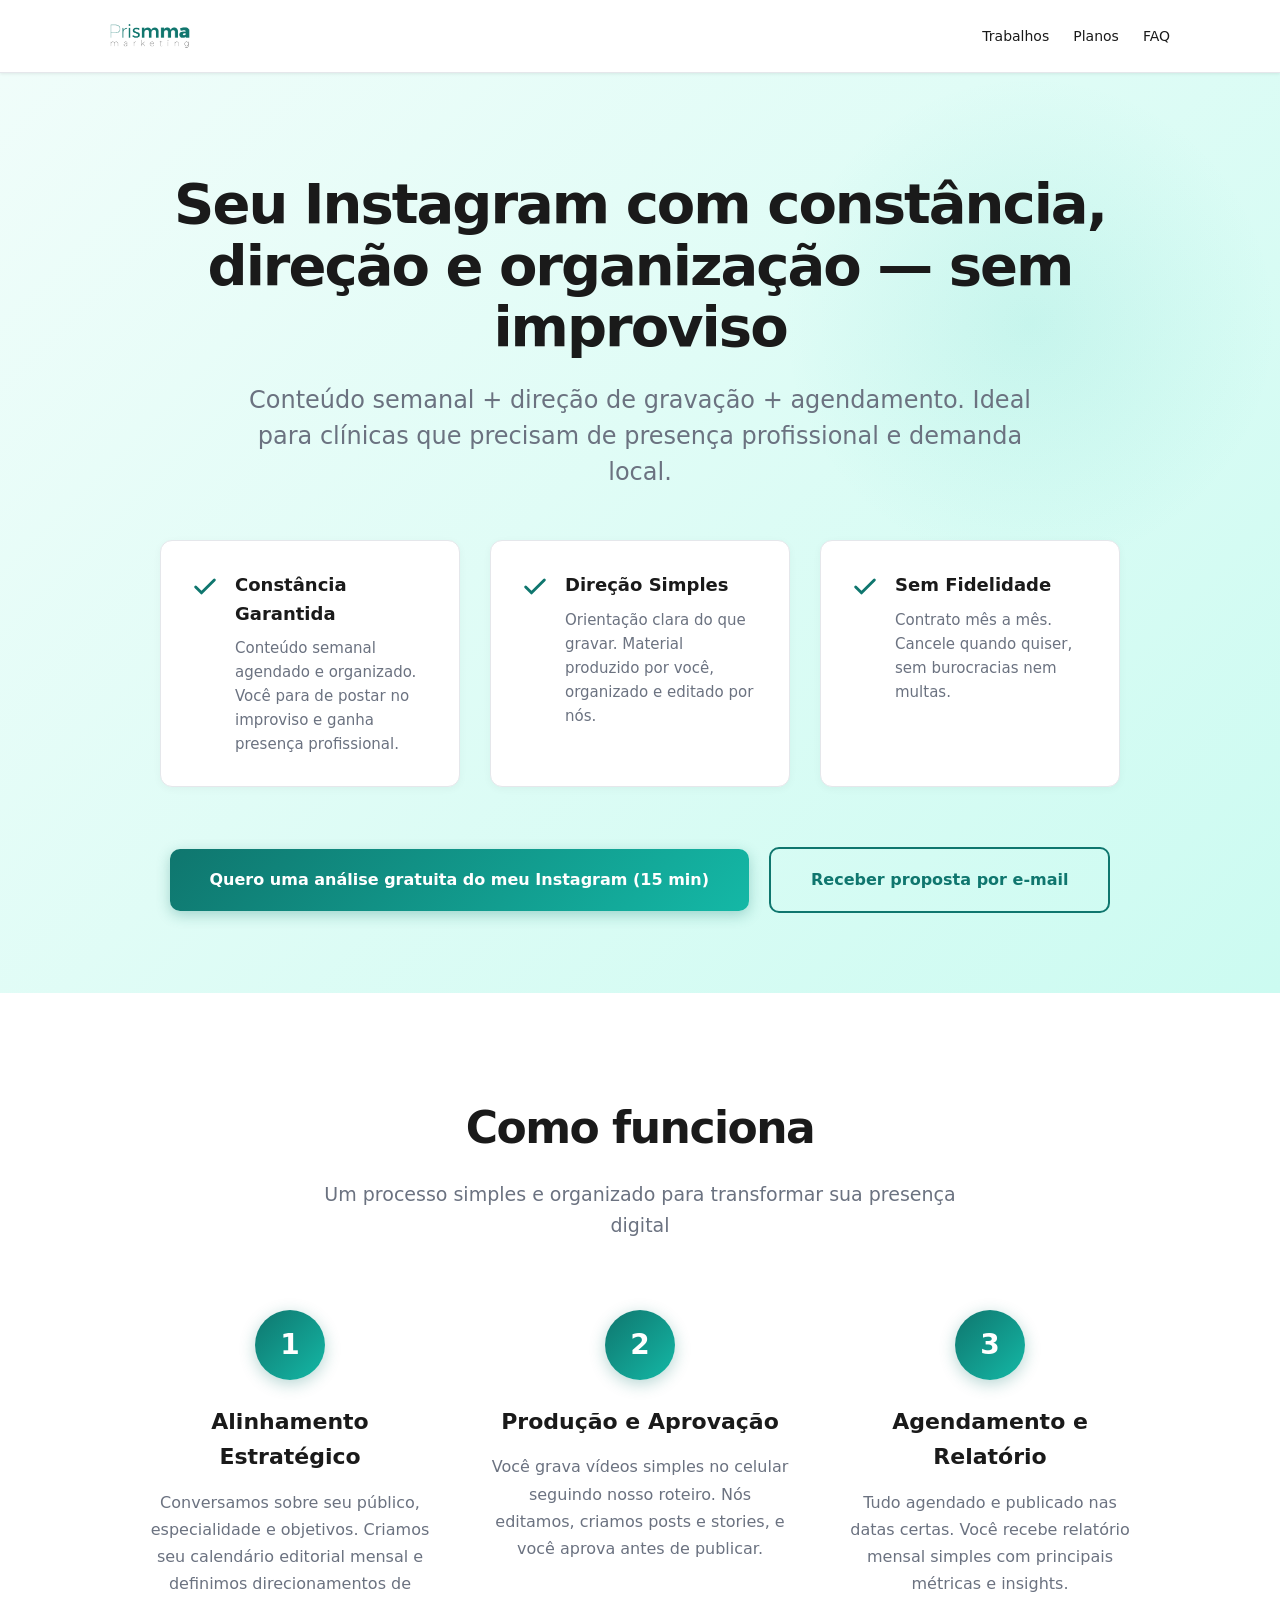
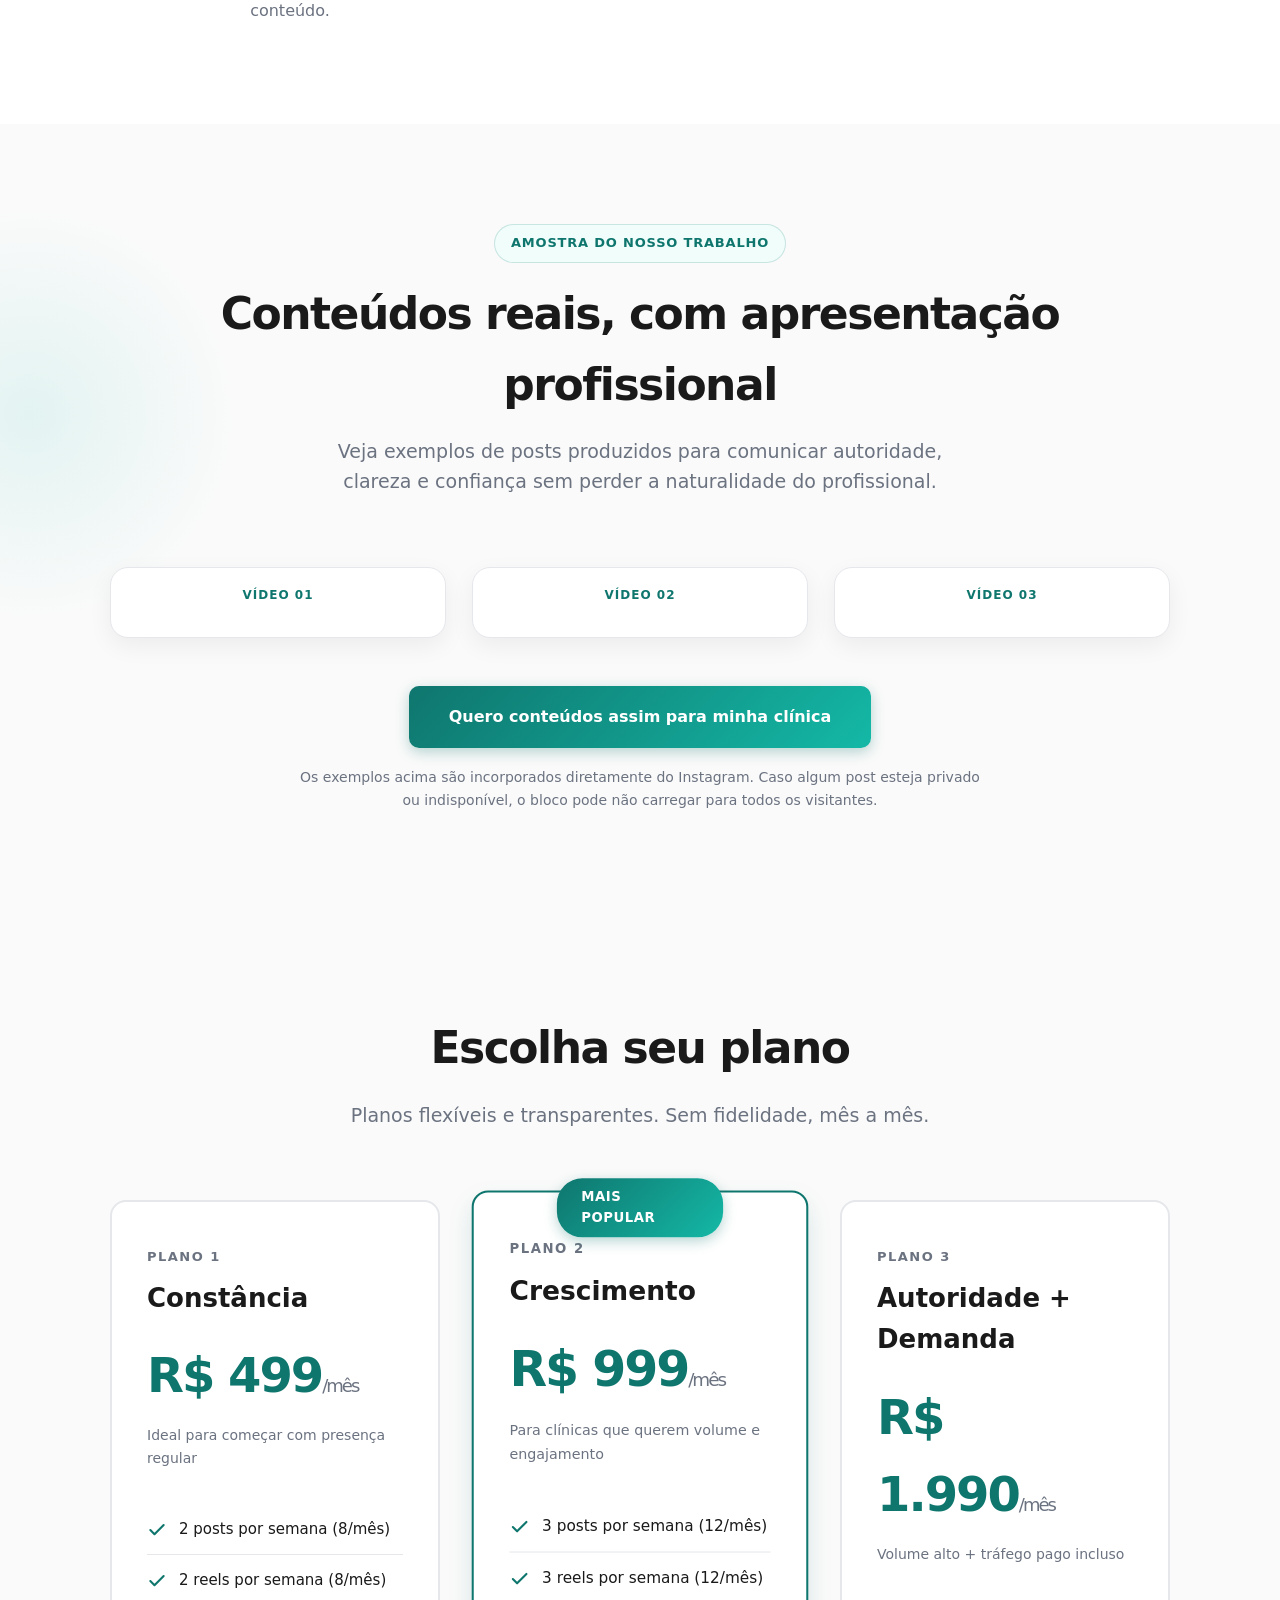
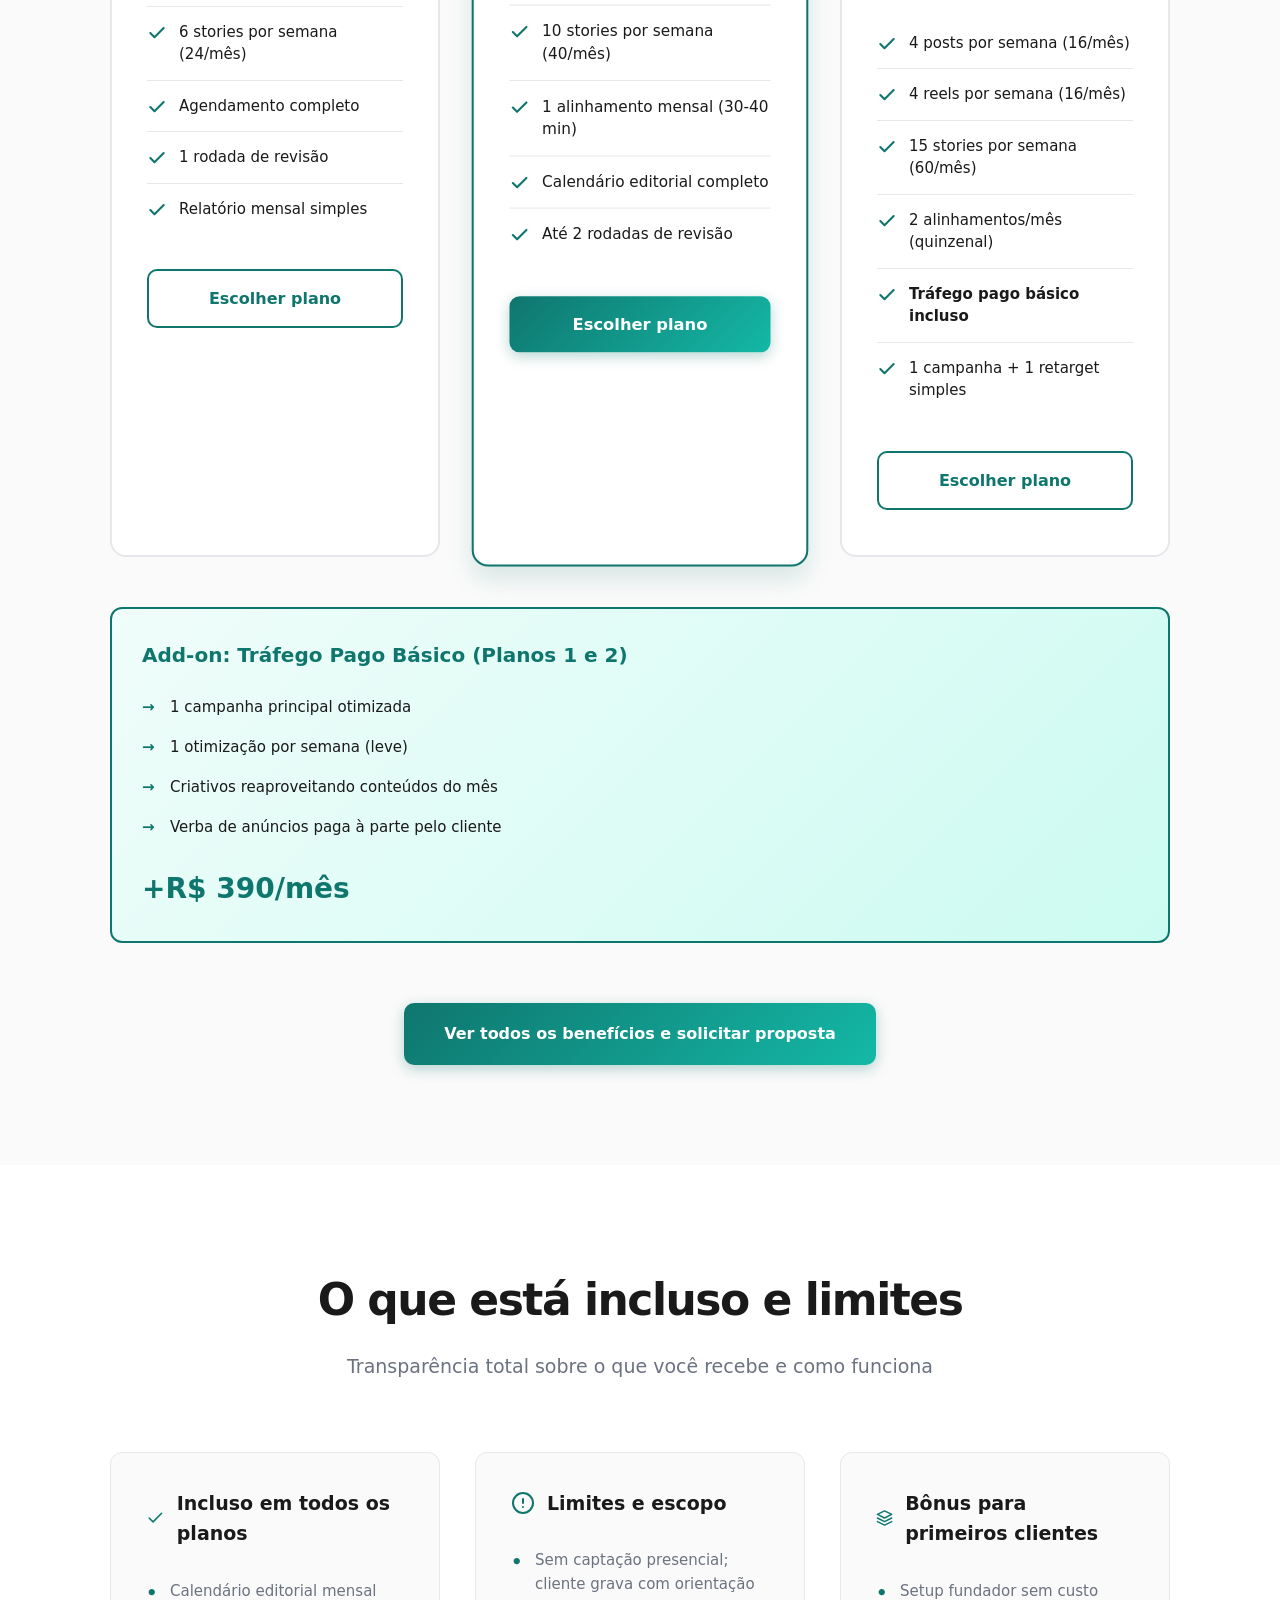
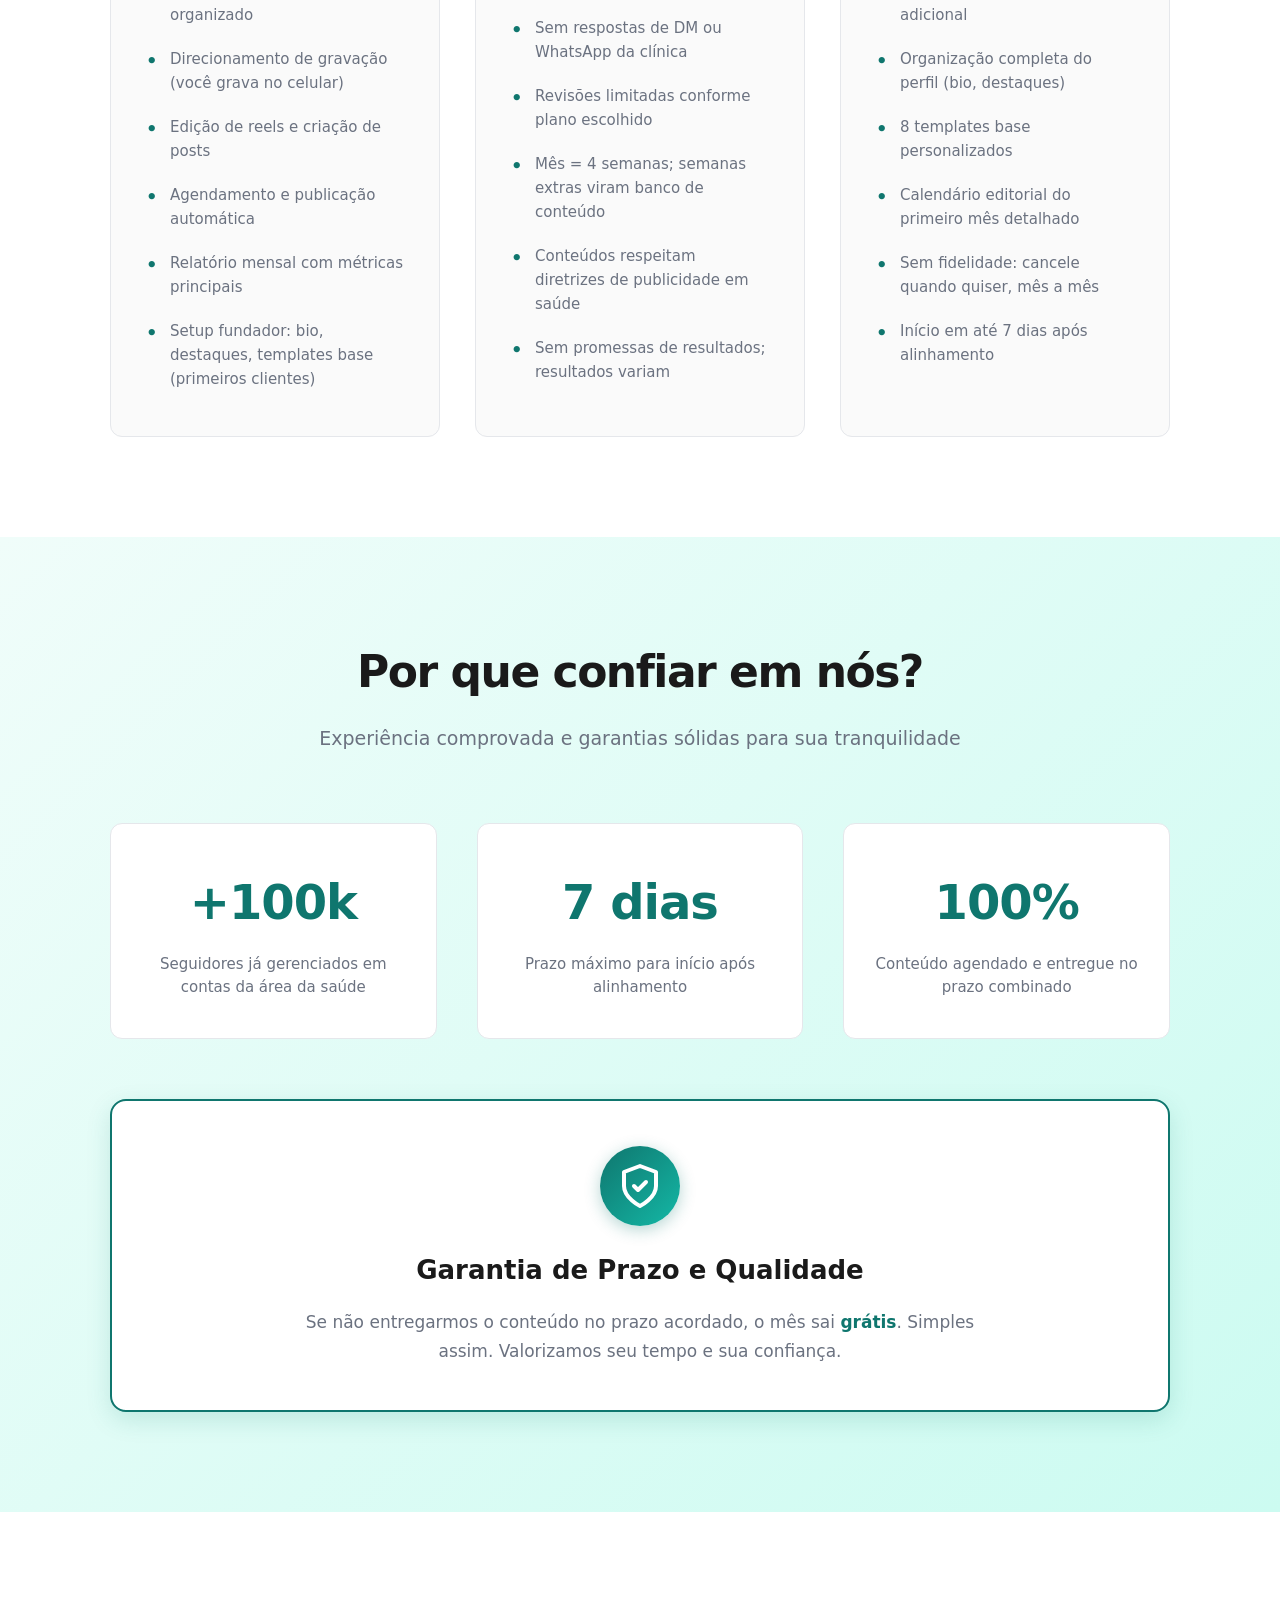
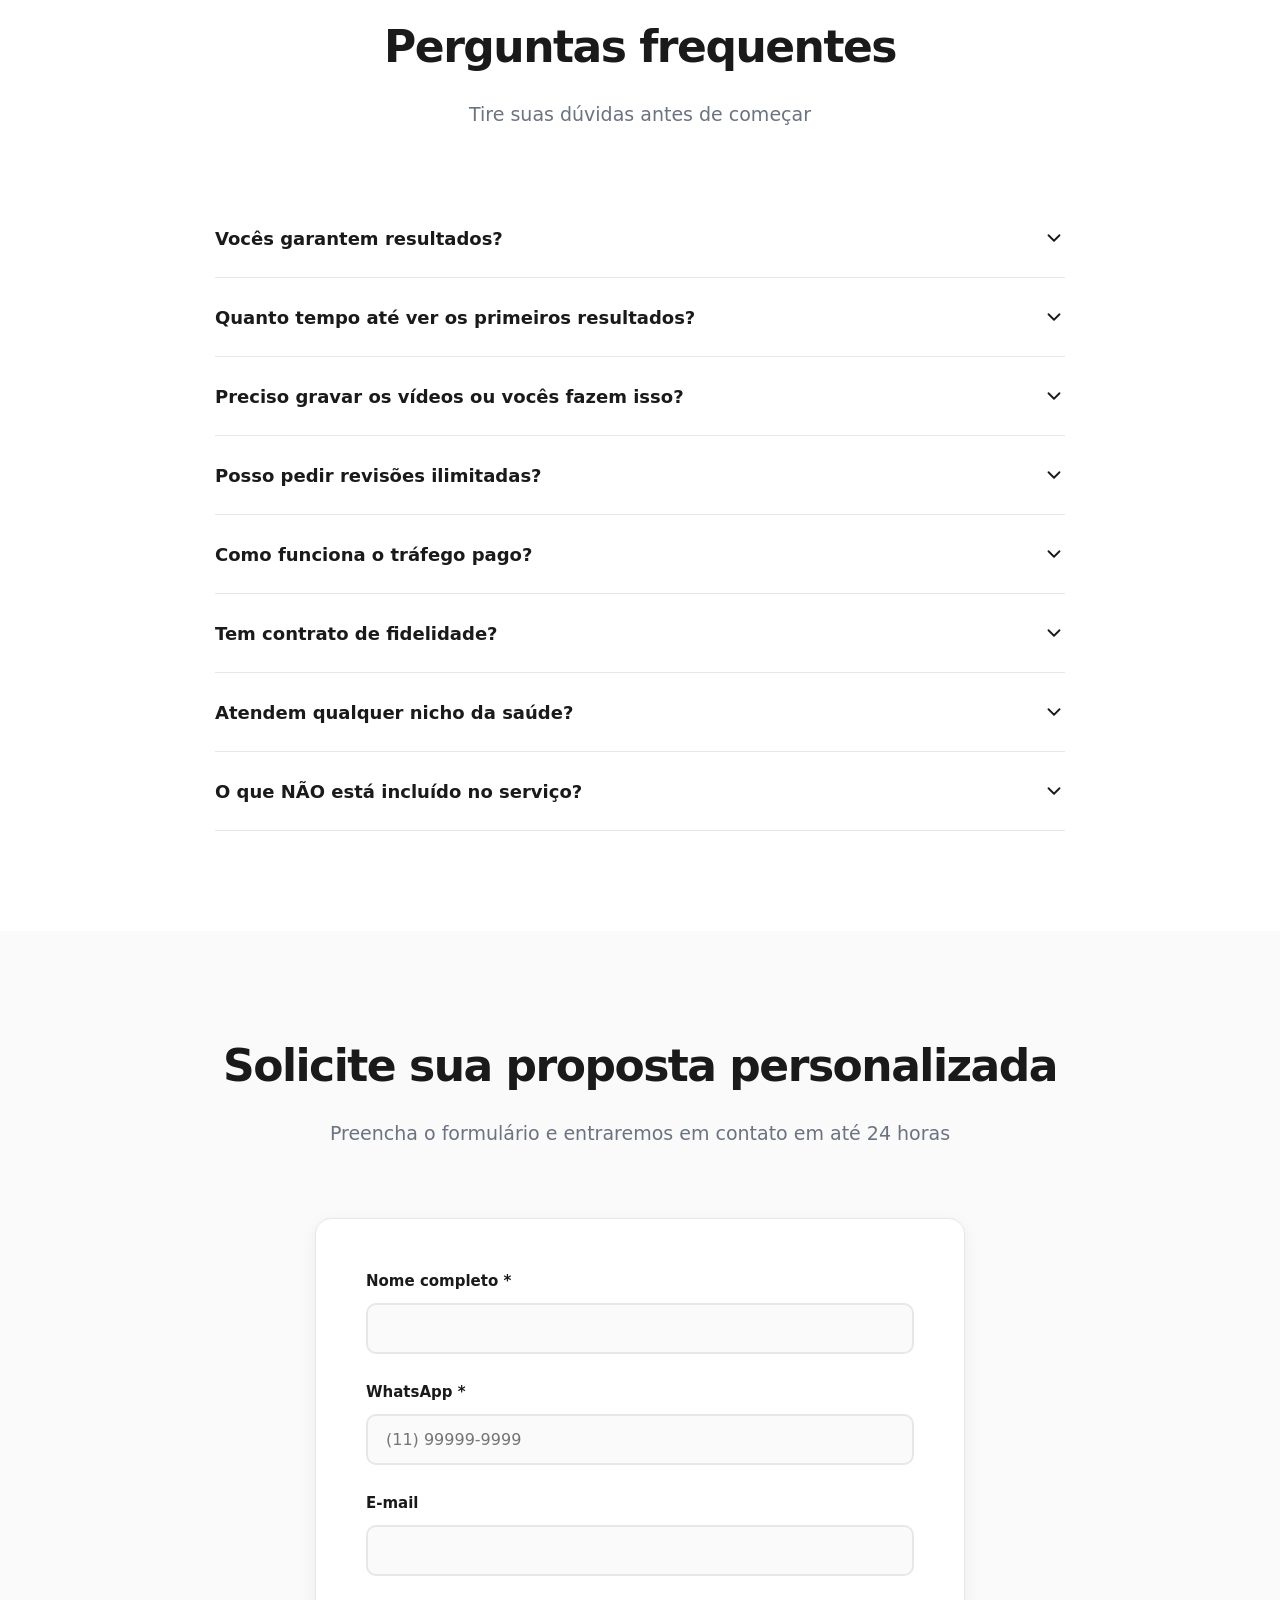
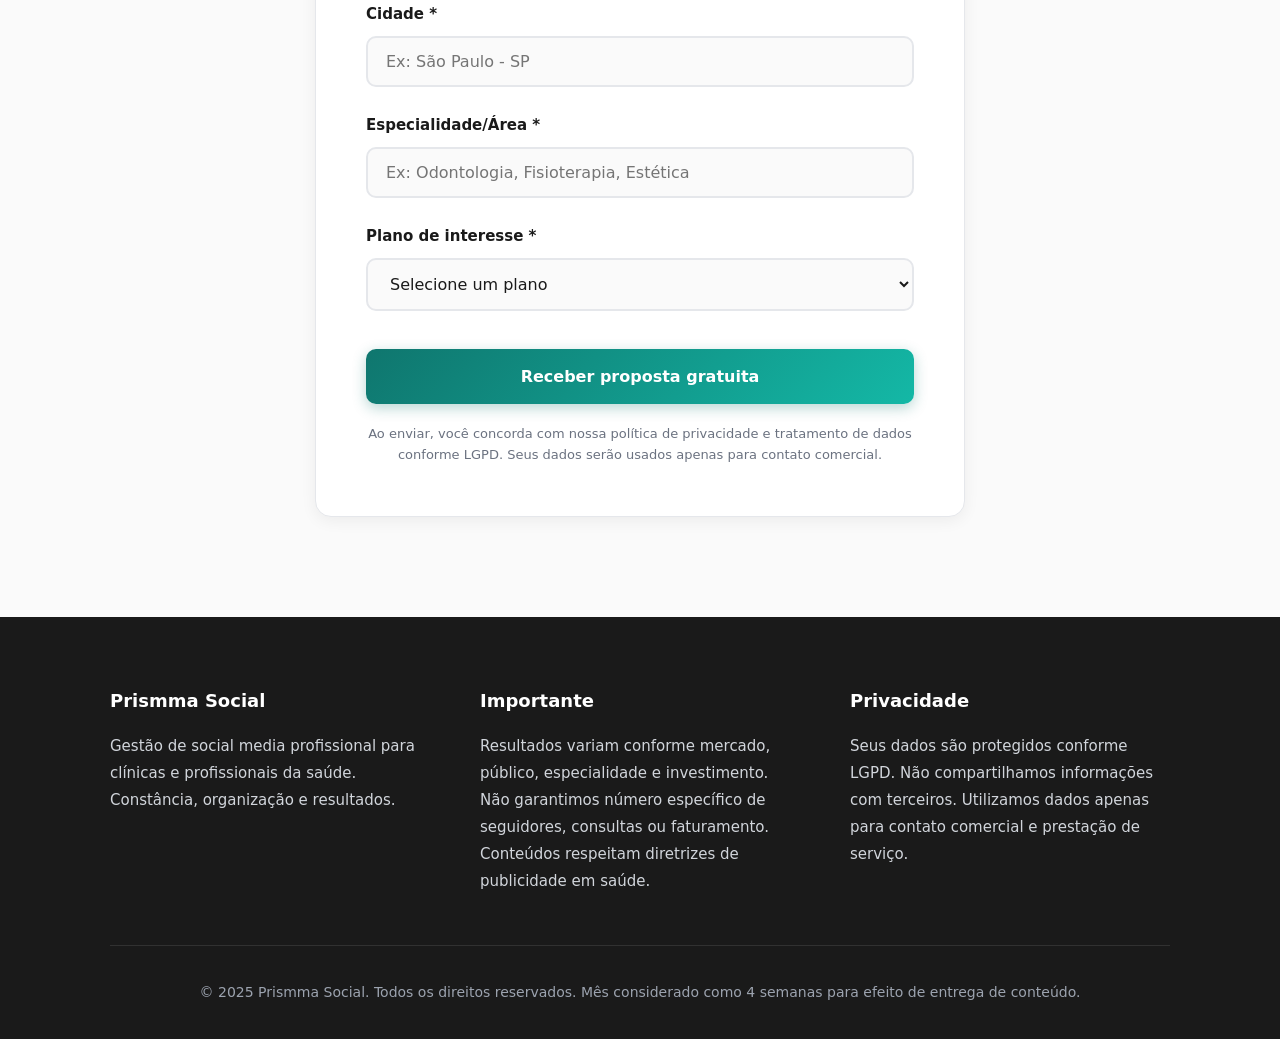
==== commit f0495e89: "Update index.html" ====
--- a/index.html
+++ b/index.html
@@ -301,6 +301,116 @@
             }
         }
 
+
+        /* Work Samples Section */
+        .work-samples {
+            padding: 100px 0;
+            background: var(--bg);
+            position: relative;
+            overflow: hidden;
+        }
+
+        .work-samples::before {
+            content: '';
+            position: absolute;
+            left: -180px;
+            top: 80px;
+            width: 420px;
+            height: 420px;
+            background: radial-gradient(circle, rgba(20, 184, 166, 0.10) 0%, transparent 70%);
+            border-radius: 50%;
+            pointer-events: none;
+        }
+
+        .work-samples .container {
+            position: relative;
+            z-index: 1;
+        }
+
+        .work-eyebrow {
+            display: inline-flex;
+            align-items: center;
+            gap: 8px;
+            margin: 0 auto 16px;
+            padding: 8px 16px;
+            border-radius: 999px;
+            background: var(--accent);
+            color: var(--primary);
+            border: 1px solid rgba(15, 118, 110, 0.18);
+            font-size: 13px;
+            font-weight: 800;
+            text-transform: uppercase;
+            letter-spacing: 0.8px;
+        }
+
+        .work-eyebrow-wrap {
+            text-align: center;
+        }
+
+        .instagram-showcase {
+            display: grid;
+            grid-template-columns: repeat(3, minmax(0, 1fr));
+            gap: 26px;
+            align-items: start;
+            margin-top: 58px;
+        }
+
+        .instagram-card {
+            background: var(--card);
+            border: 1px solid var(--border);
+            border-radius: 18px;
+            padding: 18px;
+            box-shadow: 0 8px 24px rgba(0, 0, 0, 0.06);
+            transition: all 0.3s;
+        }
+
+        .instagram-card:hover {
+            transform: translateY(-5px);
+            box-shadow: 0 14px 32px rgba(15, 118, 110, 0.14);
+            border-color: rgba(15, 118, 110, 0.35);
+        }
+
+        .sample-label {
+            display: block;
+            color: var(--primary);
+            font-size: 12px;
+            font-weight: 800;
+            text-transform: uppercase;
+            letter-spacing: 1px;
+            margin-bottom: 14px;
+            text-align: center;
+        }
+
+        .instagram-frame {
+            display: flex;
+            justify-content: center;
+            align-items: flex-start;
+            width: 100%;
+            overflow: hidden;
+            border-radius: 14px;
+            background: #ffffff;
+        }
+
+        .instagram-frame .instagram-media,
+        .instagram-frame iframe {
+            margin-left: auto !important;
+            margin-right: auto !important;
+            max-width: 100% !important;
+        }
+
+        .work-cta {
+            text-align: center;
+            margin-top: 48px;
+        }
+
+        .work-note {
+            font-size: 14px;
+            color: var(--muted);
+            max-width: 680px;
+            margin: 18px auto 0;
+            line-height: 1.7;
+        }
+
         /* Plans Section */
         .plans {
             padding: 100px 0;
@@ -795,6 +905,19 @@
                 grid-template-columns: 1fr;
             }
 
+
+            .instagram-showcase {
+                grid-template-columns: 1fr;
+                max-width: 420px;
+                margin-left: auto;
+                margin-right: auto;
+            }
+
+            .instagram-card {
+                padding: 14px;
+            }
+
+
             .header-nav {
                 gap: 16px;
             }
@@ -849,6 +972,7 @@
                     <img src="img/logo prismma.png" alt="Prismma Social">
                 </div>
                 <nav class="header-nav">
+                    <a href="#trabalhos">Trabalhos</a>
                     <a href="#planos">Planos</a>
                     <a href="#faq">FAQ</a>
                 </nav>
@@ -921,6 +1045,46 @@
                     <h3>Agendamento e Relatório</h3>
                     <p>Tudo agendado e publicado nas datas certas. Você recebe relatório mensal simples com principais métricas e insights.</p>
                 </div>
+            </div>
+        </div>
+    </section>
+
+
+    <!-- Work Samples -->
+    <section class="work-samples" id="trabalhos">
+        <div class="container">
+            <div class="work-eyebrow-wrap">
+                <span class="work-eyebrow">Amostra do nosso trabalho</span>
+            </div>
+            <h2 class="section-title">Conteúdos reais, com apresentação profissional</h2>
+            <p class="section-subtitle">Veja exemplos de posts produzidos para comunicar autoridade, clareza e confiança sem perder a naturalidade do profissional.</p>
+
+            <div class="instagram-showcase">
+                <article class="instagram-card">
+                    <span class="sample-label">Vídeo 01</span>
+                    <div class="instagram-frame">
+                        <blockquote class="instagram-media" data-instgrm-permalink="https://www.instagram.com/p/DYkI63otjwE/" data-instgrm-version="14" style="background:#fff; border:0; border-radius:12px; box-shadow:none; margin:0 auto; max-width:540px; min-width:326px; padding:0; width:100%;"></blockquote>
+                    </div>
+                </article>
+
+                <article class="instagram-card">
+                    <span class="sample-label">Vídeo 02</span>
+                    <div class="instagram-frame">
+                        <blockquote class="instagram-media" data-instgrm-permalink="https://www.instagram.com/p/DYkJs_bt3cf/" data-instgrm-version="14" style="background:#fff; border:0; border-radius:12px; box-shadow:none; margin:0 auto; max-width:540px; min-width:326px; padding:0; width:100%;"></blockquote>
+                    </div>
+                </article>
+
+                <article class="instagram-card">
+                    <span class="sample-label">Vídeo 03</span>
+                    <div class="instagram-frame">
+                        <blockquote class="instagram-media" data-instgrm-permalink="https://www.instagram.com/p/DXtz_VaDfNv/" data-instgrm-version="14" style="background:#fff; border:0; border-radius:12px; box-shadow:none; margin:0 auto; max-width:540px; min-width:326px; padding:0; width:100%;"></blockquote>
+                    </div>
+                </article>
+            </div>
+
+            <div class="work-cta">
+                <a href="#formulario" class="btn btn-primary" data-event="click_work_samples_to_form">Quero conteúdos assim para minha clínica</a>
+                <p class="work-note">Os exemplos acima são incorporados diretamente do Instagram. Caso algum post esteja privado ou indisponível, o bloco pode não carregar para todos os visitantes.</p>
             </div>
         </div>
     </section>
@@ -1409,6 +1573,8 @@
         <a href="#" class="btn btn-primary" id="sticky-whatsapp" data-event="click_whatsapp_sticky">Análise Gratuita (15 min)</a>
     </div>
 
+    <script async src="https://www.instagram.com/embed.js"></script>
+
     <script>
         // Tracking function
         function track(eventName, data) {
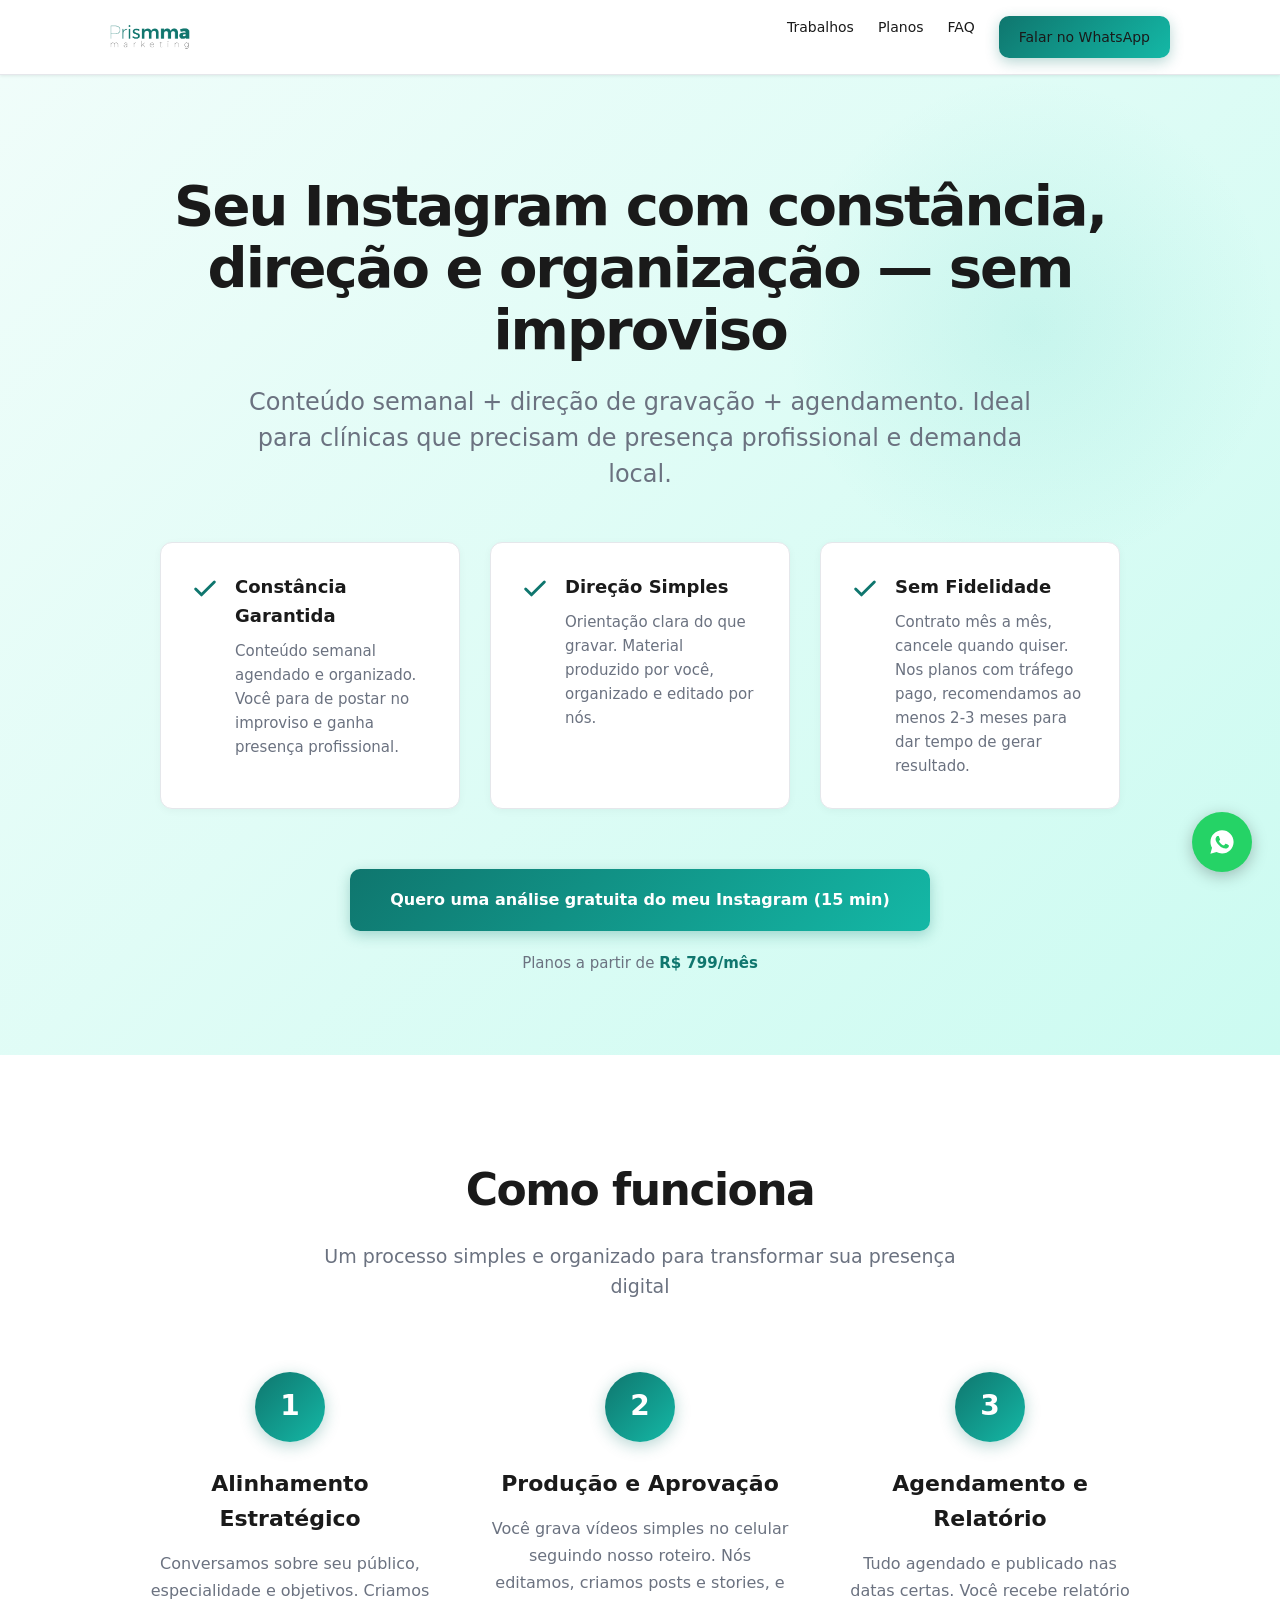
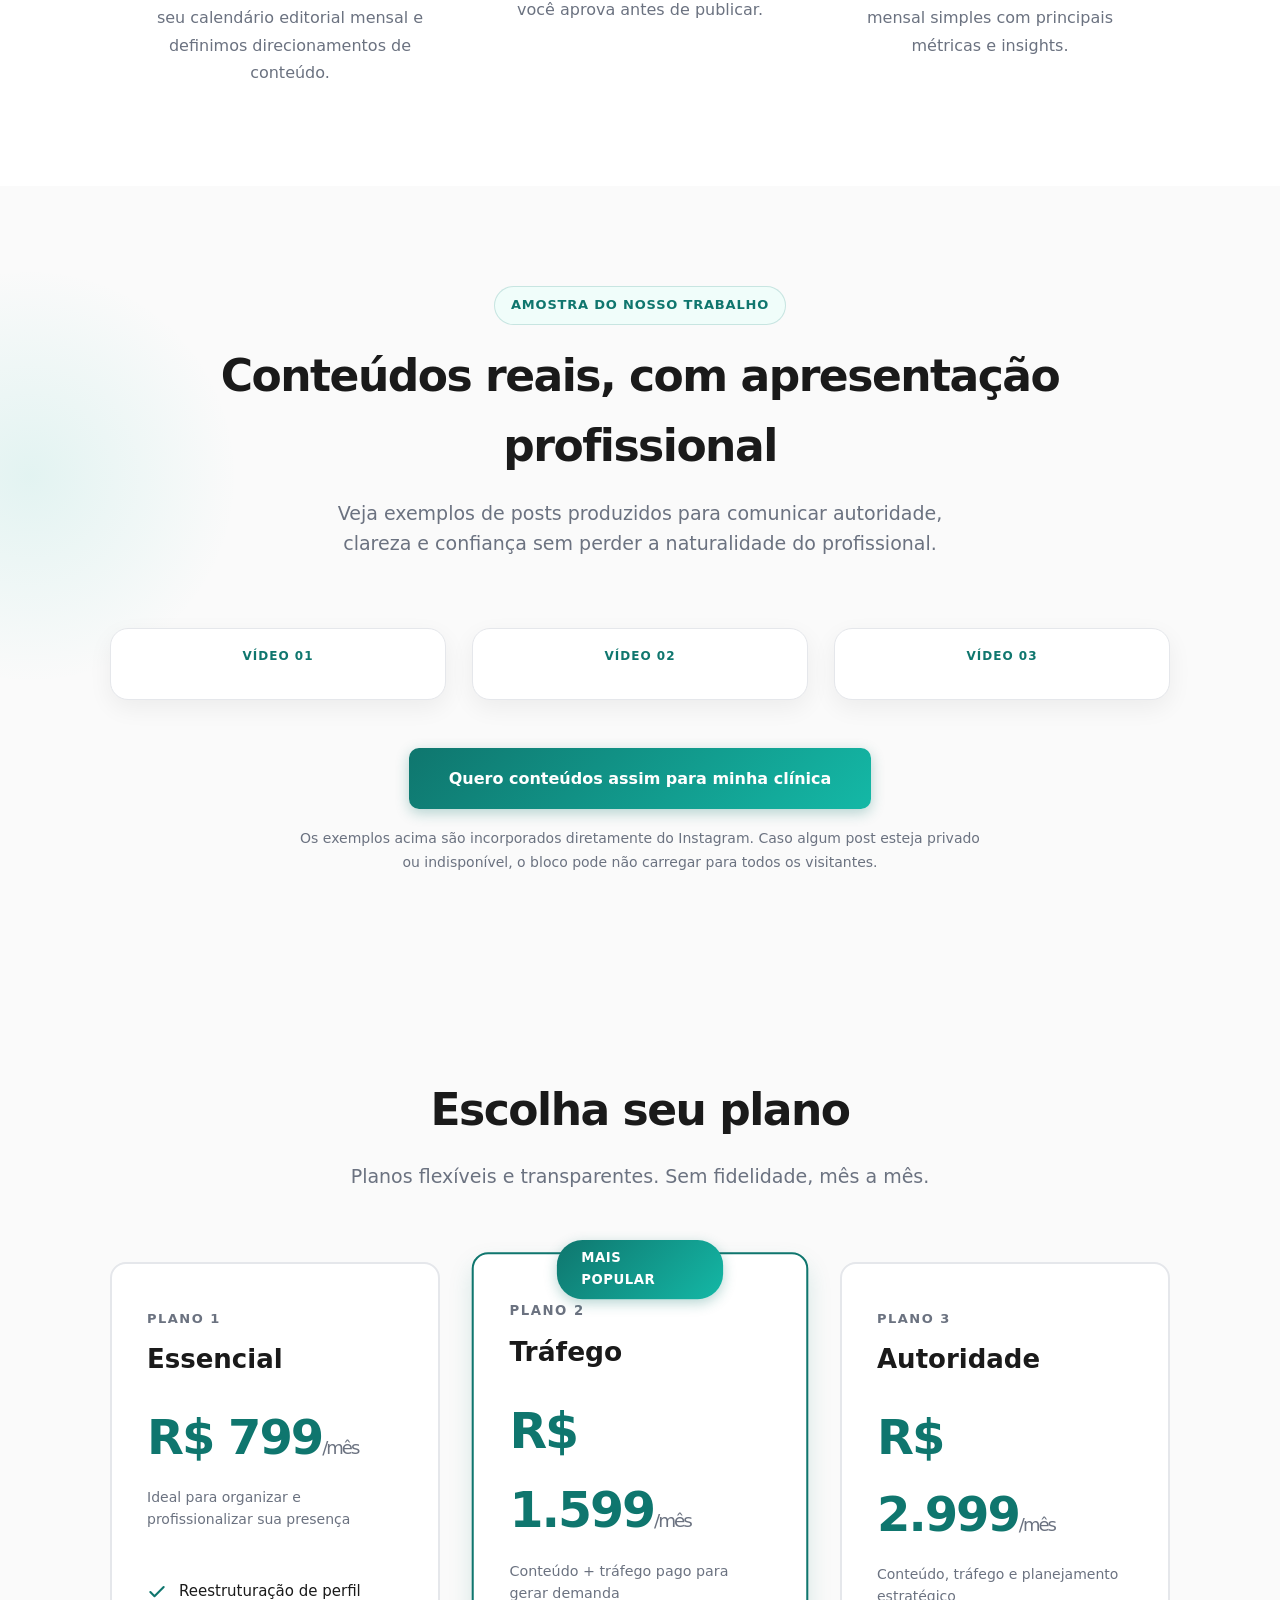
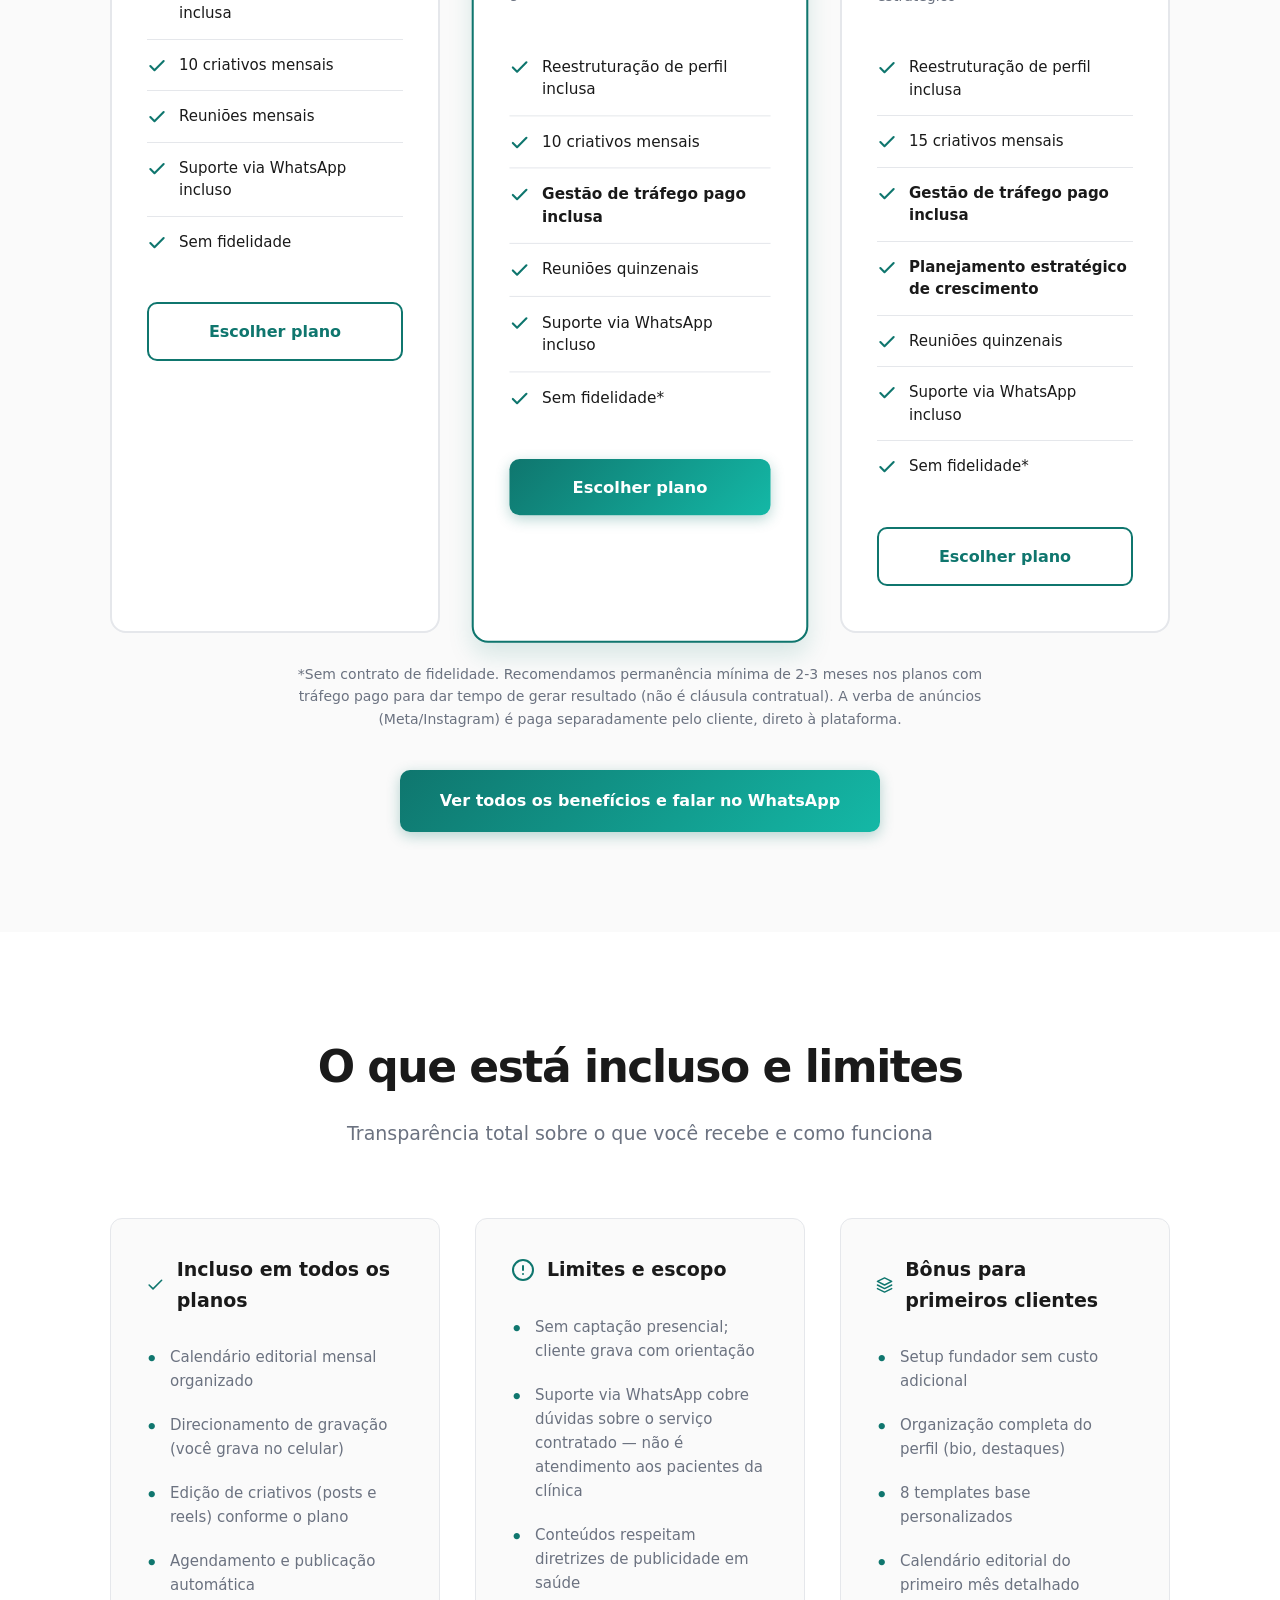
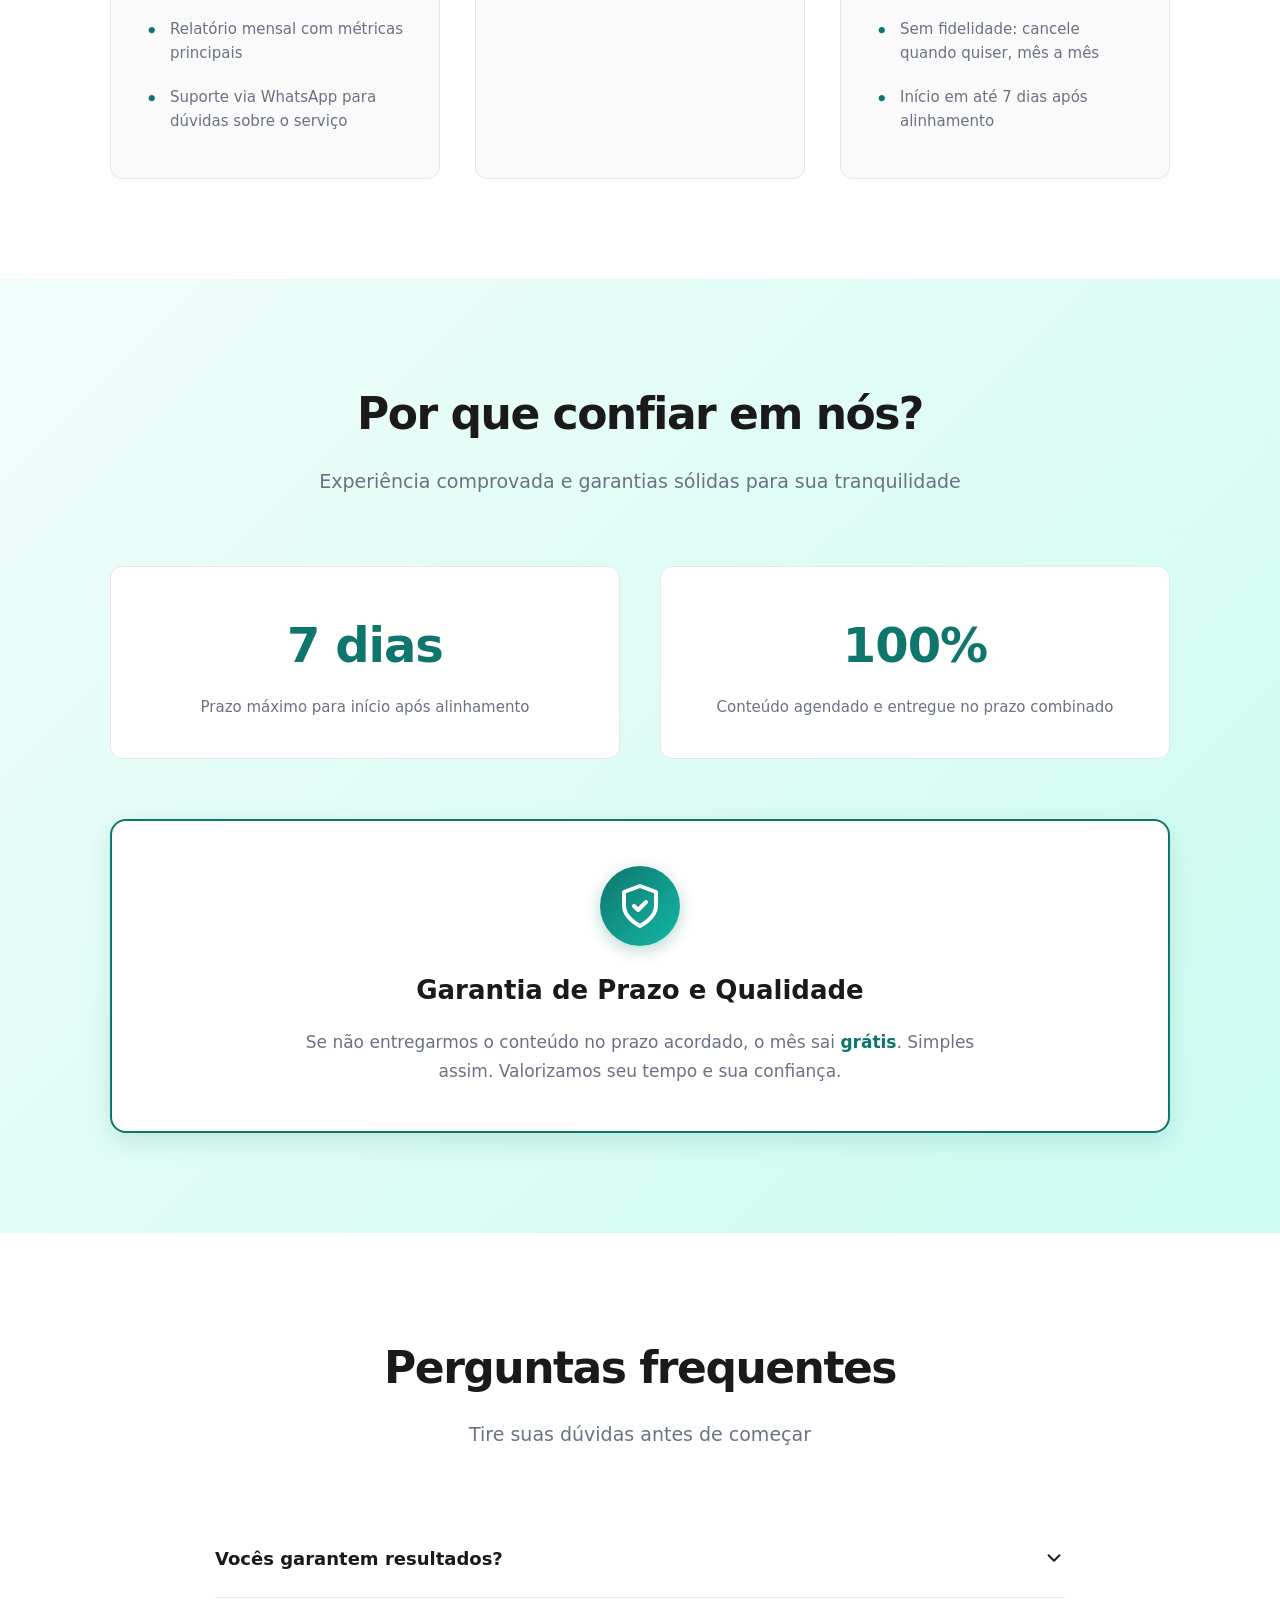
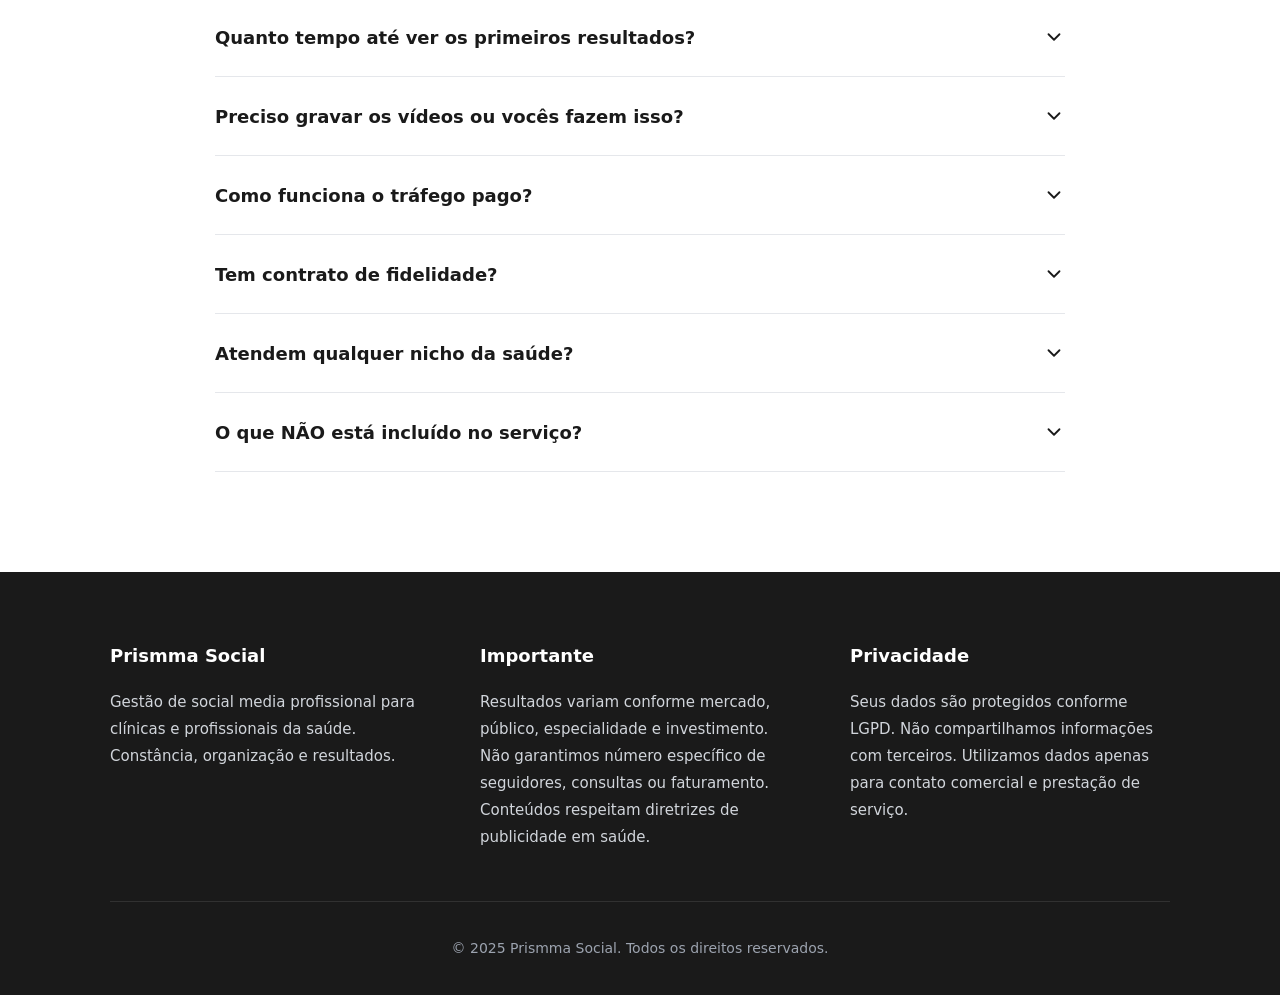
==== commit ec87ea9a: "Add files via upload" ====
--- a/index.html
+++ b/index.html
@@ -529,49 +529,6 @@
             width: 100%;
         }
 
-        /* Add-on Section */
-        .addon {
-            background: var(--gradient-2);
-            border: 2px solid var(--primary);
-            border-radius: 12px;
-            padding: 30px;
-            margin-top: 50px;
-        }
-
-        .addon h3 {
-            font-size: 20px;
-            margin-bottom: 16px;
-            color: var(--primary);
-            font-weight: 700;
-        }
-
-        .addon ul {
-            list-style: none;
-            font-size: 15px;
-            color: var(--text);
-        }
-
-        .addon li {
-            padding: 8px 0;
-            padding-left: 28px;
-            position: relative;
-        }
-
-        .addon li:before {
-            content: "→";
-            position: absolute;
-            left: 0;
-            color: var(--primary);
-            font-weight: bold;
-        }
-
-        .addon-price {
-            font-size: 28px;
-            font-weight: 800;
-            color: var(--primary);
-            margin-top: 20px;
-        }
-
         /* What's Included Section */
         .included {
             padding: 100px 0;
@@ -774,67 +731,6 @@
             color: var(--muted);
         }
 
-        /* Form Section */
-        .form-section {
-            padding: 100px 0;
-            background: var(--bg);
-        }
-
-        .form-container {
-            max-width: 650px;
-            margin: 50px auto 0;
-            background: var(--card);
-            padding: 50px;
-            border-radius: 16px;
-            border: 1px solid var(--border);
-            box-shadow: 0 4px 16px rgba(0, 0, 0, 0.06);
-        }
-
-        .form-group {
-            margin-bottom: 26px;
-        }
-
-        .form-label {
-            display: block;
-            font-size: 15px;
-            font-weight: 600;
-            margin-bottom: 10px;
-            color: var(--text);
-        }
-
-        .form-input,
-        .form-select {
-            width: 100%;
-            padding: 14px 18px;
-            font-size: 16px;
-            border: 2px solid var(--border);
-            border-radius: 10px;
-            background: var(--bg);
-            color: var(--text);
-            font-family: inherit;
-            transition: all 0.2s;
-        }
-
-        .form-input:focus,
-        .form-select:focus {
-            outline: none;
-            border-color: var(--primary);
-            box-shadow: 0 0 0 3px rgba(15, 118, 110, 0.1);
-        }
-
-        .form-submit {
-            width: 100%;
-            margin-top: 12px;
-        }
-
-        .form-note {
-            font-size: 13px;
-            color: var(--muted);
-            margin-top: 20px;
-            text-align: center;
-            line-height: 1.6;
-        }
-
         /* Footer */
         footer {
             background: var(--text);
@@ -888,9 +784,39 @@
             padding: 16px;
         }
 
+        /* Floating WhatsApp CTA Desktop */
+        .whatsapp-float {
+            position: fixed;
+            bottom: 28px;
+            right: 28px;
+            width: 60px;
+            height: 60px;
+            background: #25D366;
+            color: white;
+            border-radius: 50%;
+            display: flex;
+            align-items: center;
+            justify-content: center;
+            box-shadow: 0 4px 16px rgba(0, 0, 0, 0.25);
+            z-index: 98;
+            transition: transform 0.2s;
+        }
+
+        .whatsapp-float:hover {
+            transform: scale(1.08);
+        }
+
         @media (max-width: 768px) {
             .sticky-cta {
                 display: block;
+            }
+
+            .whatsapp-float {
+                display: none;
+            }
+
+            #cta-header-whatsapp {
+                display: none;
             }
 
             .hero {
@@ -975,6 +901,7 @@
                     <a href="#trabalhos">Trabalhos</a>
                     <a href="#planos">Planos</a>
                     <a href="#faq">FAQ</a>
+                    <a href="#" class="btn btn-primary" id="cta-header-whatsapp" data-event="click_whatsapp_header" style="padding: 10px 20px; font-size: 14px;">Falar no WhatsApp</a>
                 </nav>
             </div>
         </div>
@@ -1011,15 +938,15 @@
                     </svg>
                     <div>
                         <h3>Sem Fidelidade</h3>
-                        <p>Contrato mês a mês. Cancele quando quiser, sem burocracias nem multas.</p>
+                        <p>Contrato mês a mês, cancele quando quiser. Nos planos com tráfego pago, recomendamos ao menos 2-3 meses para dar tempo de gerar resultado.</p>
                     </div>
                 </div>
             </div>
 
             <div class="hero-cta">
                 <a href="#" class="btn btn-primary" id="cta-hero-whatsapp" data-event="click_whatsapp_hero">Quero uma análise gratuita do meu Instagram (15 min)</a>
-                <a href="#formulario" class="btn btn-secondary" data-event="click_form_hero">Receber proposta por e-mail</a>
             </div>
+            <p style="text-align: center; margin-top: 20px; font-size: 15px; color: var(--muted);">Planos a partir de <strong style="color: var(--primary);">R$ 799/mês</strong></p>
         </div>
     </section>
 
@@ -1077,13 +1004,13 @@
                 <article class="instagram-card">
                     <span class="sample-label">Vídeo 03</span>
                     <div class="instagram-frame">
-                        <blockquote class="instagram-media" data-instgrm-permalink="https://www.instagram.com/p/DXtz_VaDfNv/" data-instgrm-version="14" style="background:#fff; border:0; border-radius:12px; box-shadow:none; margin:0 auto; max-width:540px; min-width:326px; padding:0; width:100%;"></blockquote>
+                        <blockquote class="instagram-media" data-instgrm-permalink="https://www.instagram.com/p/DbENGzDGkEA/?img_index=1" data-instgrm-version="14" style="background:#fff; border:0; border-radius:12px; box-shadow:none; margin:0 auto; max-width:540px; min-width:326px; padding:0; width:100%;"></blockquote>
                     </div>
                 </article>
             </div>
 
             <div class="work-cta">
-                <a href="#formulario" class="btn btn-primary" data-event="click_work_samples_to_form">Quero conteúdos assim para minha clínica</a>
+                <a href="#" class="btn btn-primary cta-whatsapp-generic" data-event="click_work_samples_whatsapp">Quero conteúdos assim para minha clínica</a>
                 <p class="work-note">Os exemplos acima são incorporados diretamente do Instagram. Caso algum post esteja privado ou indisponível, o bloco pode não carregar para todos os visitantes.</p>
             </div>
         </div>
@@ -1099,166 +1026,159 @@
                 <!-- Plan 1 -->
                 <div class="plan-card">
                     <p class="plan-name">Plano 1</p>
-                    <h3 class="plan-title">Constância</h3>
-                    <div class="plan-price">R$ 499<small>/mês</small></div>
-                    <p class="plan-billing">Ideal para começar com presença regular</p>
-                    
+                    <h3 class="plan-title">Essencial</h3>
+                    <div class="plan-price">R$ 799<small>/mês</small></div>
+                    <p class="plan-billing">Ideal para organizar e profissionalizar sua presença</p>
+
                     <ul class="plan-features">
                         <li>
                             <svg width="20" height="20" viewBox="0 0 24 24" fill="none" stroke="currentColor" stroke-width="2.5" stroke-linecap="round" stroke-linejoin="round" style="color: var(--primary)">
                                 <polyline points="20 6 9 17 4 12"></polyline>
                             </svg>
-                            <span>2 posts por semana (8/mês)</span>
-                        </li>
-                        <li>
-                            <svg width="20" height="20" viewBox="0 0 24 24" fill="none" stroke="currentColor" stroke-width="2.5" stroke-linecap="round" stroke-linejoin="round" style="color: var(--primary)">
-                                <polyline points="20 6 9 17 4 12"></polyline>
-                            </svg>
-                            <span>2 reels por semana (8/mês)</span>
-                        </li>
-                        <li>
-                            <svg width="20" height="20" viewBox="0 0 24 24" fill="none" stroke="currentColor" stroke-width="2.5" stroke-linecap="round" stroke-linejoin="round" style="color: var(--primary)">
-                                <polyline points="20 6 9 17 4 12"></polyline>
-                            </svg>
-                            <span>6 stories por semana (24/mês)</span>
-                        </li>
-                        <li>
-                            <svg width="20" height="20" viewBox="0 0 24 24" fill="none" stroke="currentColor" stroke-width="2.5" stroke-linecap="round" stroke-linejoin="round" style="color: var(--primary)">
-                                <polyline points="20 6 9 17 4 12"></polyline>
-                            </svg>
-                            <span>Agendamento completo</span>
-                        </li>
-                        <li>
-                            <svg width="20" height="20" viewBox="0 0 24 24" fill="none" stroke="currentColor" stroke-width="2.5" stroke-linecap="round" stroke-linejoin="round" style="color: var(--primary)">
-                                <polyline points="20 6 9 17 4 12"></polyline>
-                            </svg>
-                            <span>1 rodada de revisão</span>
-                        </li>
-                        <li>
-                            <svg width="20" height="20" viewBox="0 0 24 24" fill="none" stroke="currentColor" stroke-width="2.5" stroke-linecap="round" stroke-linejoin="round" style="color: var(--primary)">
-                                <polyline points="20 6 9 17 4 12"></polyline>
-                            </svg>
-                            <span>Relatório mensal simples</span>
+                            <span>Reestruturação de perfil inclusa</span>
+                        </li>
+                        <li>
+                            <svg width="20" height="20" viewBox="0 0 24 24" fill="none" stroke="currentColor" stroke-width="2.5" stroke-linecap="round" stroke-linejoin="round" style="color: var(--primary)">
+                                <polyline points="20 6 9 17 4 12"></polyline>
+                            </svg>
+                            <span>10 criativos mensais</span>
+                        </li>
+                        <li>
+                            <svg width="20" height="20" viewBox="0 0 24 24" fill="none" stroke="currentColor" stroke-width="2.5" stroke-linecap="round" stroke-linejoin="round" style="color: var(--primary)">
+                                <polyline points="20 6 9 17 4 12"></polyline>
+                            </svg>
+                            <span>Reuniões mensais</span>
+                        </li>
+                        <li>
+                            <svg width="20" height="20" viewBox="0 0 24 24" fill="none" stroke="currentColor" stroke-width="2.5" stroke-linecap="round" stroke-linejoin="round" style="color: var(--primary)">
+                                <polyline points="20 6 9 17 4 12"></polyline>
+                            </svg>
+                            <span>Suporte via WhatsApp incluso</span>
+                        </li>
+                        <li>
+                            <svg width="20" height="20" viewBox="0 0 24 24" fill="none" stroke="currentColor" stroke-width="2.5" stroke-linecap="round" stroke-linejoin="round" style="color: var(--primary)">
+                                <polyline points="20 6 9 17 4 12"></polyline>
+                            </svg>
+                            <span>Sem fidelidade</span>
                         </li>
                     </ul>
-                    
-                    <button class="btn btn-secondary plan-cta" data-plan="Constância - R$ 499/mês" data-event="click_plan_1">Escolher plano</button>
+
+                    <button class="btn btn-secondary plan-cta" data-plan="Essencial - R$ 799/mês" data-event="click_plan_1">Escolher plano</button>
                 </div>
 
                 <!-- Plan 2 - Featured -->
                 <div class="plan-card featured">
                     <div class="plan-badge">Mais Popular</div>
                     <p class="plan-name">Plano 2</p>
-                    <h3 class="plan-title">Crescimento</h3>
-                    <div class="plan-price">R$ 999<small>/mês</small></div>
-                    <p class="plan-billing">Para clínicas que querem volume e engajamento</p>
-                    
+                    <h3 class="plan-title">Tráfego</h3>
+                    <div class="plan-price">R$ 1.599<small>/mês</small></div>
+                    <p class="plan-billing">Conteúdo + tráfego pago para gerar demanda</p>
+
                     <ul class="plan-features">
                         <li>
                             <svg width="20" height="20" viewBox="0 0 24 24" fill="none" stroke="currentColor" stroke-width="2.5" stroke-linecap="round" stroke-linejoin="round" style="color: var(--primary)">
                                 <polyline points="20 6 9 17 4 12"></polyline>
                             </svg>
-                            <span>3 posts por semana (12/mês)</span>
-                        </li>
-                        <li>
-                            <svg width="20" height="20" viewBox="0 0 24 24" fill="none" stroke="currentColor" stroke-width="2.5" stroke-linecap="round" stroke-linejoin="round" style="color: var(--primary)">
-                                <polyline points="20 6 9 17 4 12"></polyline>
-                            </svg>
-                            <span>3 reels por semana (12/mês)</span>
-                        </li>
-                        <li>
-                            <svg width="20" height="20" viewBox="0 0 24 24" fill="none" stroke="currentColor" stroke-width="2.5" stroke-linecap="round" stroke-linejoin="round" style="color: var(--primary)">
-                                <polyline points="20 6 9 17 4 12"></polyline>
-                            </svg>
-                            <span>10 stories por semana (40/mês)</span>
-                        </li>
-                        <li>
-                            <svg width="20" height="20" viewBox="0 0 24 24" fill="none" stroke="currentColor" stroke-width="2.5" stroke-linecap="round" stroke-linejoin="round" style="color: var(--primary)">
-                                <polyline points="20 6 9 17 4 12"></polyline>
-                            </svg>
-                            <span>1 alinhamento mensal (30-40 min)</span>
-                        </li>
-                        <li>
-                            <svg width="20" height="20" viewBox="0 0 24 24" fill="none" stroke="currentColor" stroke-width="2.5" stroke-linecap="round" stroke-linejoin="round" style="color: var(--primary)">
-                                <polyline points="20 6 9 17 4 12"></polyline>
-                            </svg>
-                            <span>Calendário editorial completo</span>
-                        </li>
-                        <li>
-                            <svg width="20" height="20" viewBox="0 0 24 24" fill="none" stroke="currentColor" stroke-width="2.5" stroke-linecap="round" stroke-linejoin="round" style="color: var(--primary)">
-                                <polyline points="20 6 9 17 4 12"></polyline>
-                            </svg>
-                            <span>Até 2 rodadas de revisão</span>
+                            <span>Reestruturação de perfil inclusa</span>
+                        </li>
+                        <li>
+                            <svg width="20" height="20" viewBox="0 0 24 24" fill="none" stroke="currentColor" stroke-width="2.5" stroke-linecap="round" stroke-linejoin="round" style="color: var(--primary)">
+                                <polyline points="20 6 9 17 4 12"></polyline>
+                            </svg>
+                            <span>10 criativos mensais</span>
+                        </li>
+                        <li>
+                            <svg width="20" height="20" viewBox="0 0 24 24" fill="none" stroke="currentColor" stroke-width="2.5" stroke-linecap="round" stroke-linejoin="round" style="color: var(--primary)">
+                                <polyline points="20 6 9 17 4 12"></polyline>
+                            </svg>
+                            <span><strong>Gestão de tráfego pago inclusa</strong></span>
+                        </li>
+                        <li>
+                            <svg width="20" height="20" viewBox="0 0 24 24" fill="none" stroke="currentColor" stroke-width="2.5" stroke-linecap="round" stroke-linejoin="round" style="color: var(--primary)">
+                                <polyline points="20 6 9 17 4 12"></polyline>
+                            </svg>
+                            <span>Reuniões quinzenais</span>
+                        </li>
+                        <li>
+                            <svg width="20" height="20" viewBox="0 0 24 24" fill="none" stroke="currentColor" stroke-width="2.5" stroke-linecap="round" stroke-linejoin="round" style="color: var(--primary)">
+                                <polyline points="20 6 9 17 4 12"></polyline>
+                            </svg>
+                            <span>Suporte via WhatsApp incluso</span>
+                        </li>
+                        <li>
+                            <svg width="20" height="20" viewBox="0 0 24 24" fill="none" stroke="currentColor" stroke-width="2.5" stroke-linecap="round" stroke-linejoin="round" style="color: var(--primary)">
+                                <polyline points="20 6 9 17 4 12"></polyline>
+                            </svg>
+                            <span>Sem fidelidade*</span>
                         </li>
                     </ul>
-                    
-                    <button class="btn btn-primary plan-cta" data-plan="Crescimento - R$ 999/mês" data-event="click_plan_2">Escolher plano</button>
+
+                    <button class="btn btn-primary plan-cta" data-plan="Tráfego - R$ 1.599/mês" data-event="click_plan_2">Escolher plano</button>
                 </div>
 
                 <!-- Plan 3 -->
                 <div class="plan-card">
                     <p class="plan-name">Plano 3</p>
-                    <h3 class="plan-title">Autoridade + Demanda</h3>
-                    <div class="plan-price">R$ 1.990<small>/mês</small></div>
-                    <p class="plan-billing">Volume alto + tráfego pago incluso</p>
-                    
+                    <h3 class="plan-title">Autoridade</h3>
+                    <div class="plan-price">R$ 2.999<small>/mês</small></div>
+                    <p class="plan-billing">Conteúdo, tráfego e planejamento estratégico</p>
+
                     <ul class="plan-features">
                         <li>
                             <svg width="20" height="20" viewBox="0 0 24 24" fill="none" stroke="currentColor" stroke-width="2.5" stroke-linecap="round" stroke-linejoin="round" style="color: var(--primary)">
                                 <polyline points="20 6 9 17 4 12"></polyline>
                             </svg>
-                            <span>4 posts por semana (16/mês)</span>
-                        </li>
-                        <li>
-                            <svg width="20" height="20" viewBox="0 0 24 24" fill="none" stroke="currentColor" stroke-width="2.5" stroke-linecap="round" stroke-linejoin="round" style="color: var(--primary)">
-                                <polyline points="20 6 9 17 4 12"></polyline>
-                            </svg>
-                            <span>4 reels por semana (16/mês)</span>
-                        </li>
-                        <li>
-                            <svg width="20" height="20" viewBox="0 0 24 24" fill="none" stroke="currentColor" stroke-width="2.5" stroke-linecap="round" stroke-linejoin="round" style="color: var(--primary)">
-                                <polyline points="20 6 9 17 4 12"></polyline>
-                            </svg>
-                            <span>15 stories por semana (60/mês)</span>
-                        </li>
-                        <li>
-                            <svg width="20" height="20" viewBox="0 0 24 24" fill="none" stroke="currentColor" stroke-width="2.5" stroke-linecap="round" stroke-linejoin="round" style="color: var(--primary)">
-                                <polyline points="20 6 9 17 4 12"></polyline>
-                            </svg>
-                            <span>2 alinhamentos/mês (quinzenal)</span>
-                        </li>
-                        <li>
-                            <svg width="20" height="20" viewBox="0 0 24 24" fill="none" stroke="currentColor" stroke-width="2.5" stroke-linecap="round" stroke-linejoin="round" style="color: var(--primary)">
-                                <polyline points="20 6 9 17 4 12"></polyline>
-                            </svg>
-                            <span><strong>Tráfego pago básico incluso</strong></span>
-                        </li>
-                        <li>
-                            <svg width="20" height="20" viewBox="0 0 24 24" fill="none" stroke="currentColor" stroke-width="2.5" stroke-linecap="round" stroke-linejoin="round" style="color: var(--primary)">
-                                <polyline points="20 6 9 17 4 12"></polyline>
-                            </svg>
-                            <span>1 campanha + 1 retarget simples</span>
+                            <span>Reestruturação de perfil inclusa</span>
+                        </li>
+                        <li>
+                            <svg width="20" height="20" viewBox="0 0 24 24" fill="none" stroke="currentColor" stroke-width="2.5" stroke-linecap="round" stroke-linejoin="round" style="color: var(--primary)">
+                                <polyline points="20 6 9 17 4 12"></polyline>
+                            </svg>
+                            <span>15 criativos mensais</span>
+                        </li>
+                        <li>
+                            <svg width="20" height="20" viewBox="0 0 24 24" fill="none" stroke="currentColor" stroke-width="2.5" stroke-linecap="round" stroke-linejoin="round" style="color: var(--primary)">
+                                <polyline points="20 6 9 17 4 12"></polyline>
+                            </svg>
+                            <span><strong>Gestão de tráfego pago inclusa</strong></span>
+                        </li>
+                        <li>
+                            <svg width="20" height="20" viewBox="0 0 24 24" fill="none" stroke="currentColor" stroke-width="2.5" stroke-linecap="round" stroke-linejoin="round" style="color: var(--primary)">
+                                <polyline points="20 6 9 17 4 12"></polyline>
+                            </svg>
+                            <span><strong>Planejamento estratégico de crescimento</strong></span>
+                        </li>
+                        <li>
+                            <svg width="20" height="20" viewBox="0 0 24 24" fill="none" stroke="currentColor" stroke-width="2.5" stroke-linecap="round" stroke-linejoin="round" style="color: var(--primary)">
+                                <polyline points="20 6 9 17 4 12"></polyline>
+                            </svg>
+                            <span>Reuniões quinzenais</span>
+                        </li>
+                        <li>
+                            <svg width="20" height="20" viewBox="0 0 24 24" fill="none" stroke="currentColor" stroke-width="2.5" stroke-linecap="round" stroke-linejoin="round" style="color: var(--primary)">
+                                <polyline points="20 6 9 17 4 12"></polyline>
+                            </svg>
+                            <span>Suporte via WhatsApp incluso</span>
+                        </li>
+                        <li>
+                            <svg width="20" height="20" viewBox="0 0 24 24" fill="none" stroke="currentColor" stroke-width="2.5" stroke-linecap="round" stroke-linejoin="round" style="color: var(--primary)">
+                                <polyline points="20 6 9 17 4 12"></polyline>
+                            </svg>
+                            <span>Sem fidelidade*</span>
                         </li>
                     </ul>
-                    
-                    <button class="btn btn-secondary plan-cta" data-plan="Autoridade + Demanda - R$ 1.990/mês" data-event="click_plan_3">Escolher plano</button>
+
+                    <button class="btn btn-secondary plan-cta" data-plan="Autoridade - R$ 2.999/mês" data-event="click_plan_3">Escolher plano</button>
                 </div>
             </div>
 
-            <!-- Add-on -->
-            <div class="addon">
-                <h3>Add-on: Tráfego Pago Básico (Planos 1 e 2)</h3>
-                <ul>
-                    <li>1 campanha principal otimizada</li>
-                    <li>1 otimização por semana (leve)</li>
-                    <li>Criativos reaproveitando conteúdos do mês</li>
-                    <li>Verba de anúncios paga à parte pelo cliente</li>
-                </ul>
-                <div class="addon-price">+R$ 390/mês</div>
-            </div>
-
-            <div style="text-align: center; margin-top: 60px;">
-                <a href="#formulario" class="btn btn-primary" data-event="click_plans_to_form">Ver todos os benefícios e solicitar proposta</a>
+            <p style="text-align: center; margin-top: 30px; font-size: 14px; color: var(--muted); max-width: 700px; margin-left: auto; margin-right: auto;">
+                *Sem contrato de fidelidade. Recomendamos permanência mínima de 2-3 meses nos planos com tráfego pago para dar tempo de gerar resultado (não é cláusula contratual).
+                A verba de anúncios (Meta/Instagram) é paga separadamente pelo cliente, direto à plataforma.
+            </p>
+
+            <div style="text-align: center; margin-top: 40px;">
+                <a href="#" class="btn btn-primary cta-whatsapp-generic" data-event="click_plans_to_whatsapp">Ver todos os benefícios e falar no WhatsApp</a>
             </div>
         </div>
     </section>
@@ -1280,10 +1200,10 @@
                     <ul>
                         <li>Calendário editorial mensal organizado</li>
                         <li>Direcionamento de gravação (você grava no celular)</li>
-                        <li>Edição de reels e criação de posts</li>
+                        <li>Edição de criativos (posts e reels) conforme o plano</li>
                         <li>Agendamento e publicação automática</li>
                         <li>Relatório mensal com métricas principais</li>
-                        <li>Setup fundador: bio, destaques, templates base (primeiros clientes)</li>
+                        <li>Suporte via WhatsApp para dúvidas sobre o serviço</li>
                     </ul>
                 </div>
 
@@ -1298,11 +1218,8 @@
                     </h3>
                     <ul>
                         <li>Sem captação presencial; cliente grava com orientação</li>
-                        <li>Sem respostas de DM ou WhatsApp da clínica</li>
-                        <li>Revisões limitadas conforme plano escolhido</li>
-                        <li>Mês = 4 semanas; semanas extras viram banco de conteúdo</li>
+                        <li>Suporte via WhatsApp cobre dúvidas sobre o serviço contratado — não é atendimento aos pacientes da clínica</li>
                         <li>Conteúdos respeitam diretrizes de publicidade em saúde</li>
-                        <li>Sem promessas de resultados; resultados variam</li>
                     </ul>
                 </div>
 
@@ -1335,10 +1252,6 @@
             <p class="section-subtitle">Experiência comprovada e garantias sólidas para sua tranquilidade</p>
             
             <div class="stats">
-                <div class="stat">
-                    <h3>+100k</h3>
-                    <p>Seguidores já gerenciados em contas da área da saúde</p>
-                </div>
                 <div class="stat">
                     <h3>7 dias</h3>
                     <p>Prazo máximo para início após alinhamento</p>
@@ -1412,20 +1325,6 @@
                 </div>
 
                 <div class="faq-item">
-                    <button class="faq-question" aria-expanded="false" aria-controls="faq-4">
-                        <span>Posso pedir revisões ilimitadas?</span>
-                        <svg class="faq-icon" width="22" height="22" viewBox="0 0 24 24" fill="none" stroke="currentColor" stroke-width="2" stroke-linecap="round" stroke-linejoin="round">
-                            <polyline points="6 9 12 15 18 9"></polyline>
-                        </svg>
-                    </button>
-                    <div class="faq-answer" id="faq-4">
-                        <div class="faq-answer-content">
-                            Não. As revisões são limitadas conforme o plano: 1 rodada (Plano Constância), até 2 rodadas (Plano Crescimento e Autoridade). Isso garante eficiência e preços acessíveis. Trabalhamos com briefing claro para acertar logo na primeira entrega.
-                        </div>
-                    </div>
-                </div>
-
-                <div class="faq-item">
                     <button class="faq-question" aria-expanded="false" aria-controls="faq-5">
                         <span>Como funciona o tráfego pago?</span>
                         <svg class="faq-icon" width="22" height="22" viewBox="0 0 24 24" fill="none" stroke="currentColor" stroke-width="2" stroke-linecap="round" stroke-linejoin="round">
@@ -1434,7 +1333,7 @@
                     </button>
                     <div class="faq-answer" id="faq-5">
                         <div class="faq-answer-content">
-                            No Plano Autoridade o tráfego pago está incluso. Nos Planos 1 e 2, você pode adicionar por +R$ 390/mês. Criamos 1 campanha principal e 1 retarget, com otimização semanal leve. A verba dos anúncios é paga diretamente ao Meta/Instagram pelo cliente.
+                            Nos planos Tráfego e Autoridade, a gestão de tráfego pago já está inclusa — não é mais um add-on separado. Cuidamos da criação e otimização das campanhas no Meta/Instagram. A verba investida nos anúncios é paga separadamente pelo cliente, direto à plataforma.
                         </div>
                     </div>
                 </div>
@@ -1448,7 +1347,7 @@
                     </button>
                     <div class="faq-answer" id="faq-6">
                         <div class="faq-answer-content">
-                            Não. Trabalhamos mês a mês. Se não estiver satisfeito, você pode cancelar a qualquer momento sem multas ou burocracias. Acreditamos que a qualidade do nosso trabalho é o que mantém nossos clientes, não contratos obrigatórios.
+                            Não. Trabalhamos mês a mês e você pode cancelar quando quiser, sem multas ou burocracias. Nos planos com tráfego pago (Tráfego e Autoridade), recomendamos permanência mínima de 2-3 meses para dar tempo de a campanha gerar resultado — mas isso é uma recomendação, não uma cláusula contratual.
                         </div>
                     </div>
                 </div>
@@ -1476,71 +1375,10 @@
                     </button>
                     <div class="faq-answer" id="faq-8">
                         <div class="faq-answer-content">
-                            Não fazemos: captação presencial de vídeo, respostas de DM/WhatsApp da clínica, design de materiais gráficos além dos posts/stories (como panfletos, folders), gestão de outras redes além do Instagram, nem garantimos número de seguidores ou consultas marcadas.
+                            Não fazemos: captação presencial de vídeo, atendimento aos pacientes da clínica via DM ou WhatsApp (nosso suporte via WhatsApp é para dúvidas sobre o serviço contratado), design de materiais gráficos além dos posts/stories (como panfletos, folders), gestão de outras redes além do Instagram, nem garantimos número de seguidores ou consultas marcadas.
                         </div>
                     </div>
                 </div>
-            </div>
-        </div>
-    </section>
-
-    <!-- Form Section -->
-    <section class="form-section" id="formulario">
-        <div class="container">
-            <h2 class="section-title">Solicite sua proposta personalizada</h2>
-            <p class="section-subtitle">Preencha o formulário e entraremos em contato em até 24 horas</p>
-            
-            <div class="form-container">
-                <form id="lead-form">
-                    <div class="form-group">
-                        <label for="nome" class="form-label">Nome completo *</label>
-                        <input type="text" id="nome" name="nome" class="form-input" required aria-required="true">
-                    </div>
-
-                    <div class="form-group">
-                        <label for="whatsapp" class="form-label">WhatsApp *</label>
-                        <input type="tel" id="whatsapp" name="whatsapp" class="form-input" placeholder="(11) 99999-9999" required aria-required="true">
-                    </div>
-
-                    <div class="form-group">
-                        <label for="email" class="form-label">E-mail</label>
-                        <input type="email" id="email" name="email" class="form-input">
-                    </div>
-
-                    <div class="form-group">
-                        <label for="cidade" class="form-label">Cidade *</label>
-                        <input type="text" id="cidade" name="cidade" class="form-input" placeholder="Ex: São Paulo - SP" required aria-required="true">
-                    </div>
-
-                    <div class="form-group">
-                        <label for="especialidade" class="form-label">Especialidade/Área *</label>
-                        <input type="text" id="especialidade" name="especialidade" class="form-input" placeholder="Ex: Odontologia, Fisioterapia, Estética" required aria-required="true">
-                    </div>
-
-                    <div class="form-group">
-                        <label for="plano" class="form-label">Plano de interesse *</label>
-                        <select id="plano" name="plano" class="form-select" required aria-required="true">
-                            <option value="">Selecione um plano</option>
-                            <option value="Constância - R$ 499/mês">Constância - R$ 499/mês</option>
-                            <option value="Crescimento - R$ 999/mês">Crescimento - R$ 999/mês</option>
-                            <option value="Autoridade + Demanda - R$ 1.990/mês">Autoridade + Demanda - R$ 1.990/mês</option>
-                            <option value="Ainda estou decidindo">Ainda estou decidindo</option>
-                        </select>
-                    </div>
-
-                    <!-- Hidden UTM Fields -->
-                    <input type="hidden" id="utm_source" name="utm_source">
-                    <input type="hidden" id="utm_campaign" name="utm_campaign">
-                    <input type="hidden" id="utm_content" name="utm_content">
-                    <input type="hidden" id="utm_medium" name="utm_medium">
-                    <input type="hidden" id="utm_term" name="utm_term">
-
-                    <button type="submit" class="btn btn-primary form-submit" data-event="submit_form">Receber proposta gratuita</button>
-
-                    <p class="form-note">
-                        Ao enviar, você concorda com nossa política de privacidade e tratamento de dados conforme LGPD. Seus dados serão usados apenas para contato comercial.
-                    </p>
-                </form>
             </div>
         </div>
     </section>
@@ -1563,7 +1401,7 @@
                 </div>
             </div>
             <div class="footer-bottom">
-                <p>&copy; 2025 Prismma Social. Todos os direitos reservados. Mês considerado como 4 semanas para efeito de entrega de conteúdo.</p>
+                <p>&copy; 2025 Prismma Social. Todos os direitos reservados.</p>
             </div>
         </div>
     </footer>
@@ -1572,6 +1410,13 @@
     <div class="sticky-cta">
         <a href="#" class="btn btn-primary" id="sticky-whatsapp" data-event="click_whatsapp_sticky">Análise Gratuita (15 min)</a>
     </div>
+
+    <!-- Floating WhatsApp CTA Desktop -->
+    <a href="#" class="whatsapp-float" id="cta-float-whatsapp" data-event="click_whatsapp_float" aria-label="Falar no WhatsApp">
+        <svg width="28" height="28" viewBox="0 0 24 24" fill="currentColor">
+            <path d="M12.04 2C6.58 2 2.13 6.45 2.13 11.91c0 1.75.46 3.45 1.32 4.95L2.05 22l5.25-1.38c1.45.79 3.08 1.21 4.74 1.21h.01c5.46 0 9.9-4.45 9.9-9.91 0-2.65-1.03-5.14-2.9-7.01A9.82 9.82 0 0012.04 2zm5.8 14.16c-.24.68-1.4 1.32-1.93 1.4-.5.08-1.11.11-1.79-.11-.41-.13-.94-.31-1.62-.6-2.84-1.23-4.7-4.1-4.84-4.29-.14-.19-1.16-1.54-1.16-2.94 0-1.4.73-2.08 1-2.37.26-.28.57-.35.76-.35.19 0 .38 0 .55.01.18.01.41-.07.64.49.24.58.81 2 .88 2.14.07.14.11.31.02.5-.09.19-.14.31-.28.48-.14.16-.29.36-.42.49-.14.14-.28.29-.12.57.16.28.71 1.17 1.52 1.9 1.05.94 1.93 1.23 2.21 1.37.28.14.44.12.61-.07.16-.19.7-.81.89-1.09.19-.28.37-.23.63-.14.26.09 1.66.78 1.94.92.28.14.47.21.54.33.07.12.07.68-.17 1.36z"/>
+        </svg>
+    </a>
 
     <script async src="https://www.instagram.com/embed.js"></script>
 
@@ -1583,88 +1428,52 @@
         }
 
         // Capture UTM parameters from URL
+        let capturedUTMCampaign = '';
         function captureUTMs() {
             const urlParams = new URLSearchParams(window.location.search);
-            const utmFields = ['utm_source', 'utm_campaign', 'utm_content', 'utm_medium', 'utm_term'];
-            
-            utmFields.forEach(field => {
-                const value = urlParams.get(field);
-                if (value) {
-                    const input = document.getElementById(field);
-                    if (input) {
-                        input.value = value;
-                    }
-                }
-            });
+            capturedUTMCampaign = urlParams.get('utm_campaign') || '';
         }
 
         // Generate WhatsApp link
         function generateWhatsAppLink(plan) {
-            const baseNumber = '5512987089201'; // Real WhatsApp number
-            const utmCampaign = document.getElementById('utm_campaign')?.value || '';
-            
+            const baseNumber = '5519992365415'; // Real WhatsApp number
+
             let message = 'Olá! Gostaria de saber mais sobre o serviço de Social Media para clínicas.';
-            
+
             if (plan) {
                 message += `%0A%0APlano de interesse: ${plan}`;
             }
-            
-            if (utmCampaign) {
-                message += `%0ACampanha: ${utmCampaign}`;
-            }
-            
+
+            if (capturedUTMCampaign) {
+                message += `%0ACampanha: ${capturedUTMCampaign}`;
+            }
+
             return `https://wa.me/${baseNumber}?text=${message}`;
         }
 
-        // Handle plan selection buttons
+        // Handle plan selection buttons ("Escolher plano")
         document.querySelectorAll('.plan-cta').forEach(button => {
             button.addEventListener('click', function(e) {
                 e.preventDefault();
                 const plan = this.getAttribute('data-plan');
                 const eventName = this.getAttribute('data-event');
-                
-                // Fill form plan select
-                const planSelect = document.getElementById('plano');
-                if (planSelect && plan) {
-                    planSelect.value = plan;
-                }
-                
-                // Track event
+
                 track(eventName, { plan: plan });
-                
-                // Scroll to form
-                document.getElementById('formulario').scrollIntoView({ behavior: 'smooth' });
+
+                window.open(generateWhatsAppLink(plan), '_blank');
             });
         });
 
-        // Handle WhatsApp CTAs
-        document.querySelectorAll('#cta-hero-whatsapp, #sticky-whatsapp').forEach(button => {
+        // Handle generic WhatsApp CTAs (no specific plan attached)
+        document.querySelectorAll('#cta-hero-whatsapp, #cta-header-whatsapp, #sticky-whatsapp, #cta-float-whatsapp, .cta-whatsapp-generic').forEach(button => {
             button.addEventListener('click', function(e) {
                 e.preventDefault();
                 const eventName = this.getAttribute('data-event');
-                const planSelect = document.getElementById('plano');
-                const selectedPlan = planSelect?.value || '';
-                
-                track(eventName, { plan: selectedPlan });
-                
-                window.open(generateWhatsAppLink(selectedPlan), '_blank');
+
+                track(eventName, {});
+
+                window.open(generateWhatsAppLink(''), '_blank');
             });
-        });
-
-        // Handle form submission
-        document.getElementById('lead-form').addEventListener('submit', function(e) {
-            e.preventDefault();
-            
-            const formData = new FormData(this);
-            const data = Object.fromEntries(formData.entries());
-            
-            track('submit_form', data);
-            
-            // Here you would normally send data to your backend
-            console.log('Form submitted:', data);
-            
-            alert('Obrigado! Entraremos em contato em até 24 horas.');
-            this.reset();
         });
 
         // FAQ Accordion
@@ -1707,8 +1516,7 @@
             captureUTMs();
             track('PageView', {
                 page: window.location.pathname,
-                utm_source: document.getElementById('utm_source')?.value || '',
-                utm_campaign: document.getElementById('utm_campaign')?.value || ''
+                utm_campaign: capturedUTMCampaign
             });
         });
     </script>
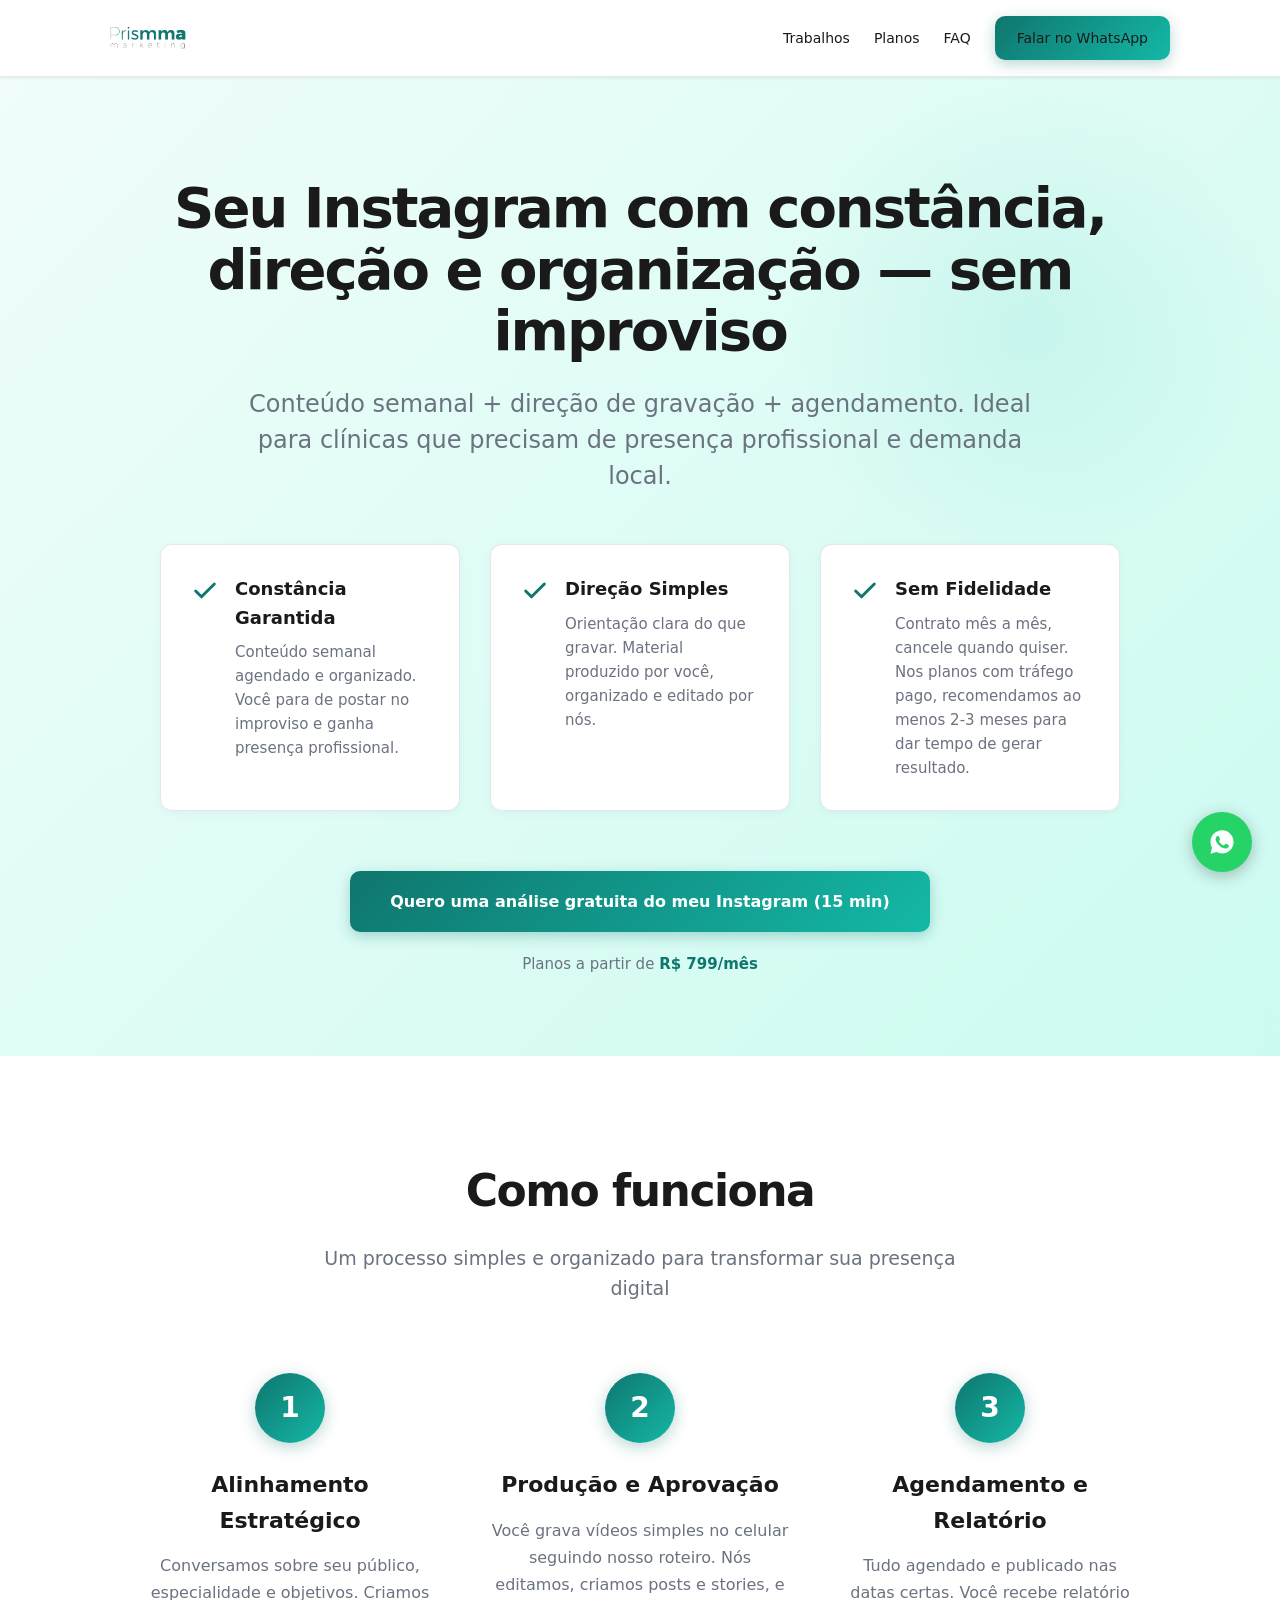
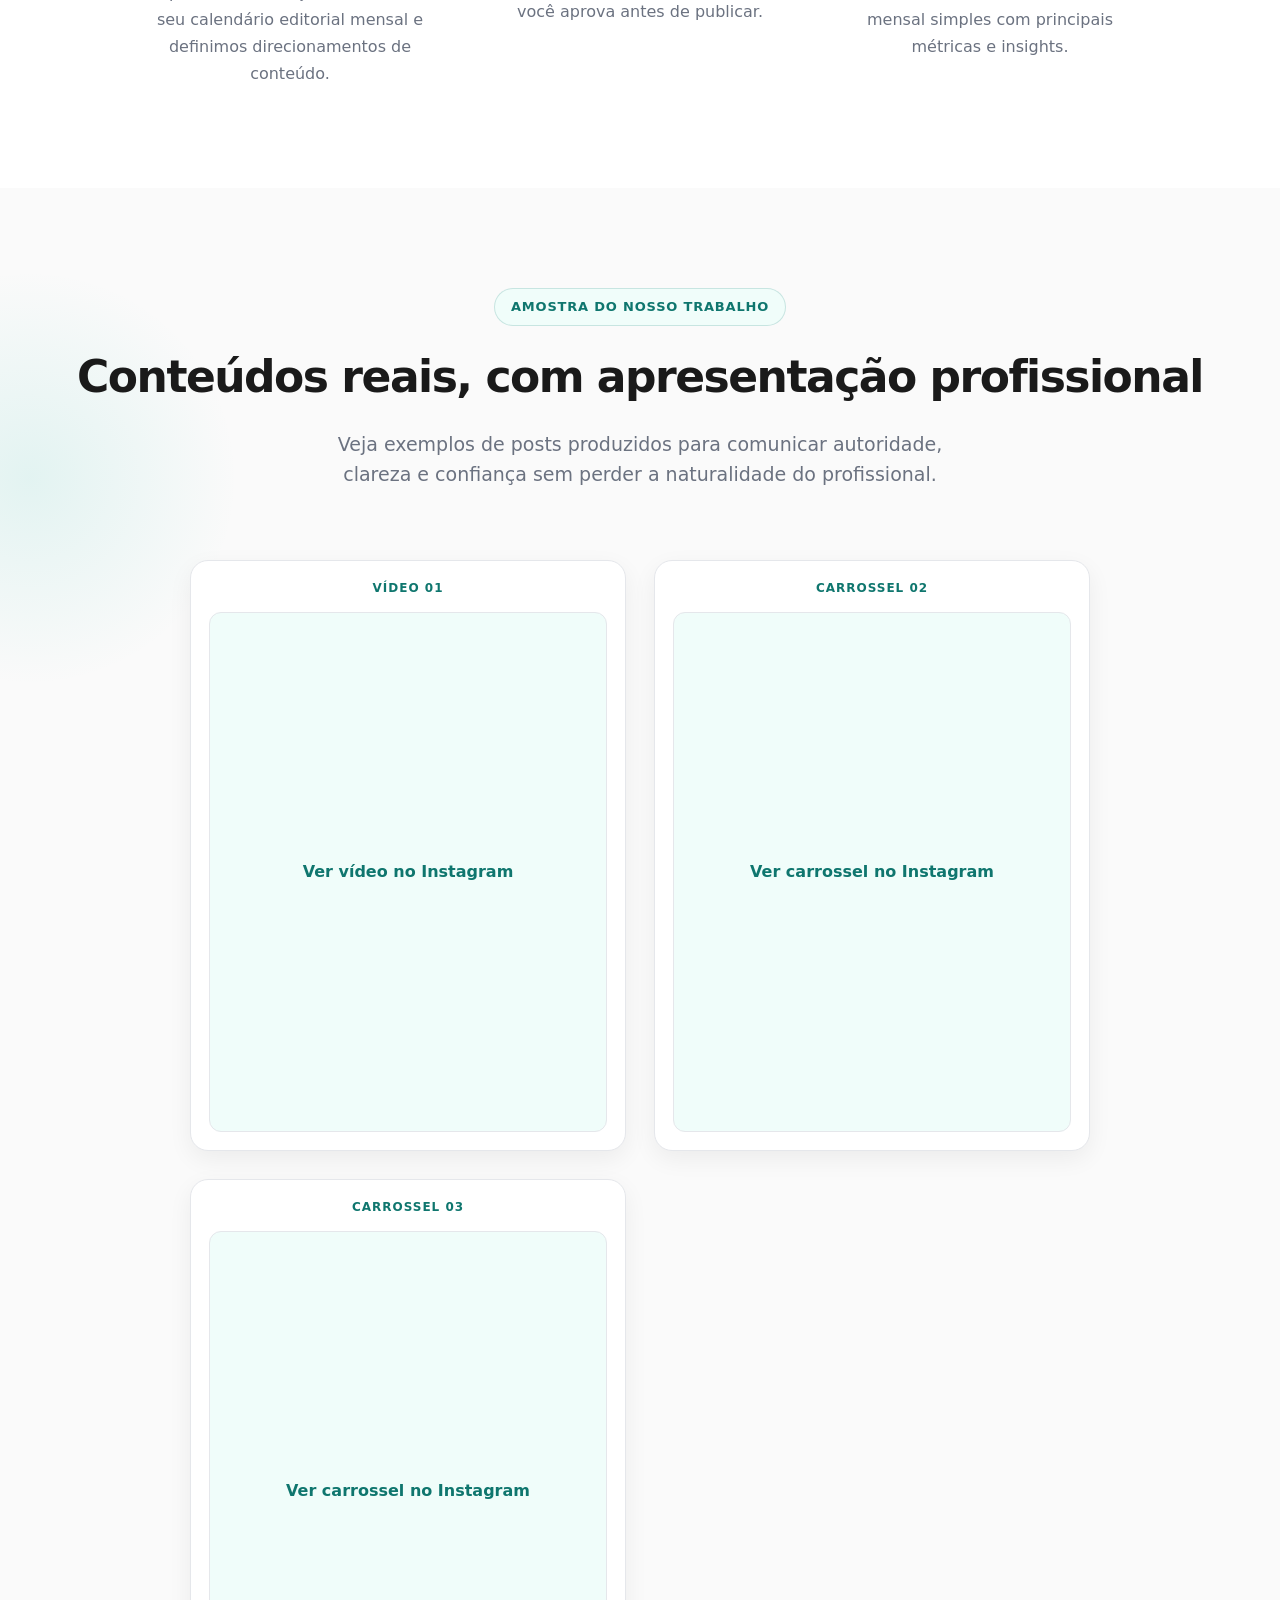
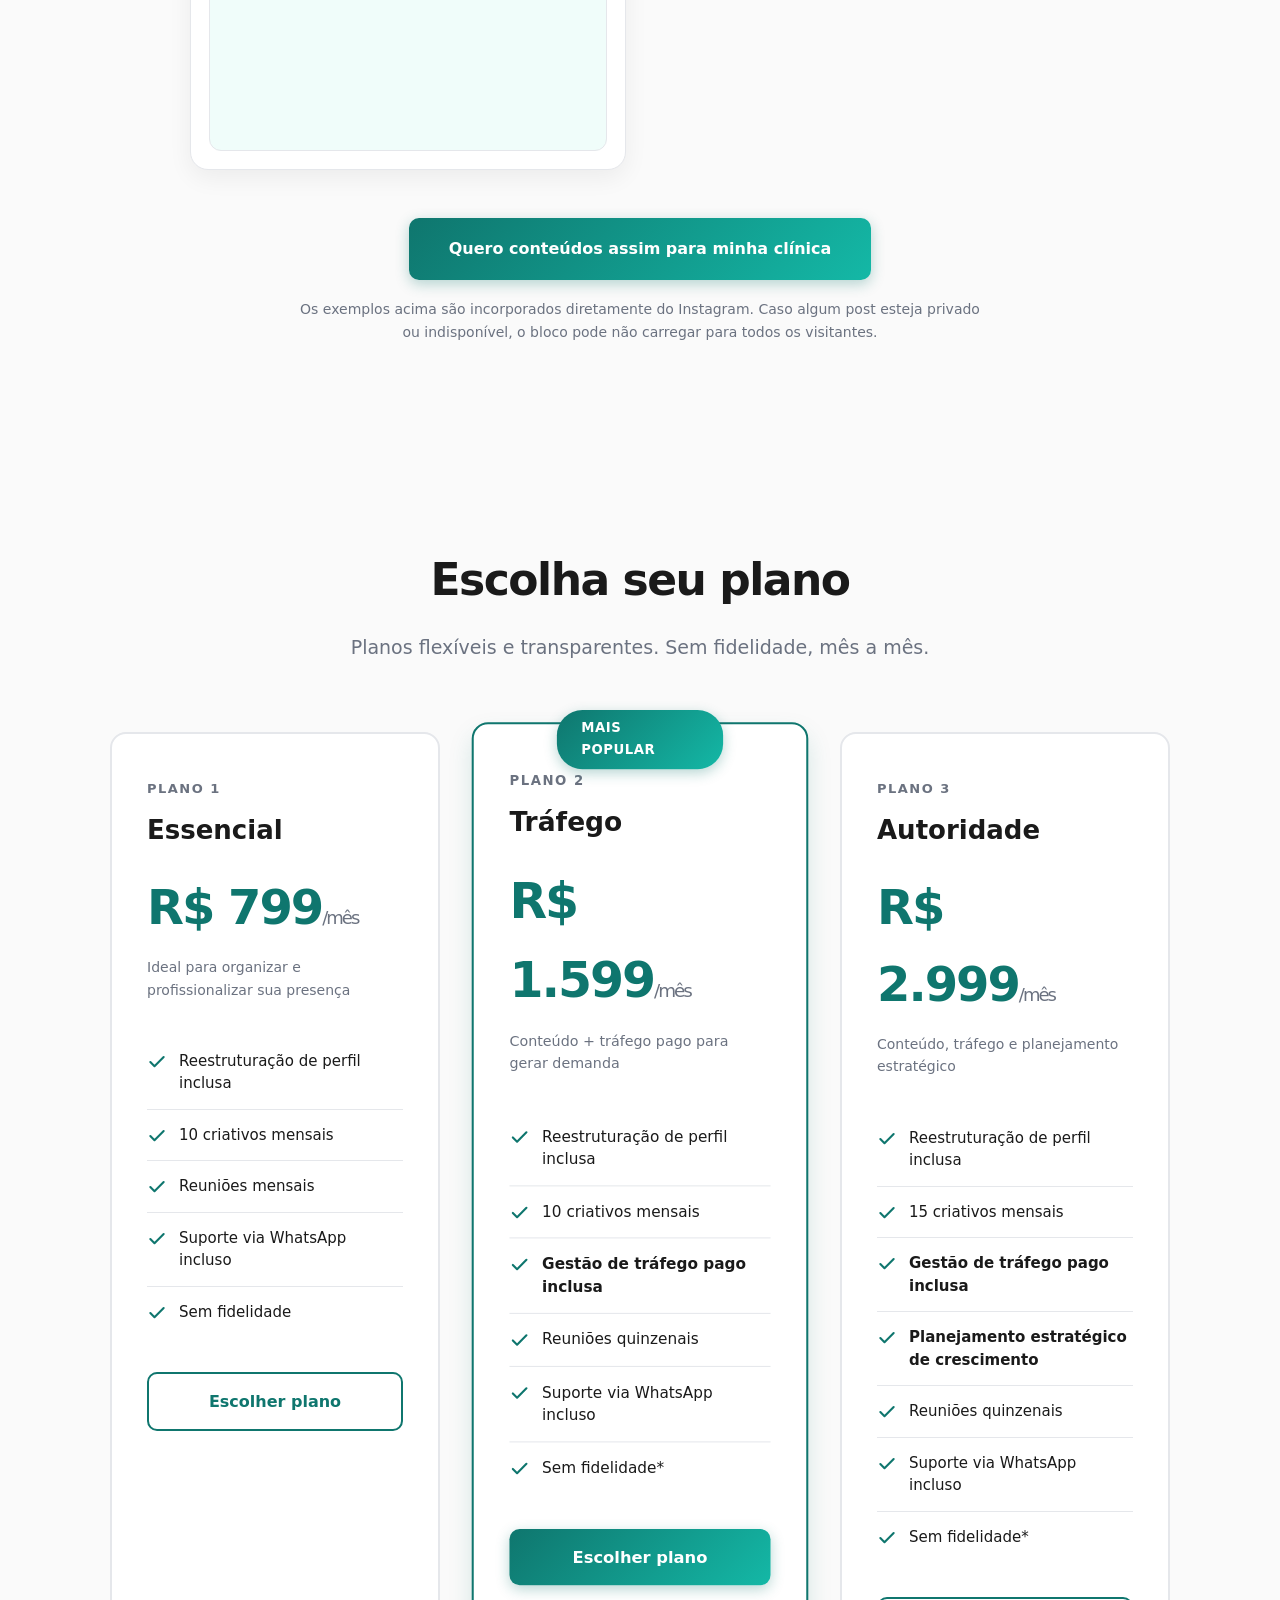
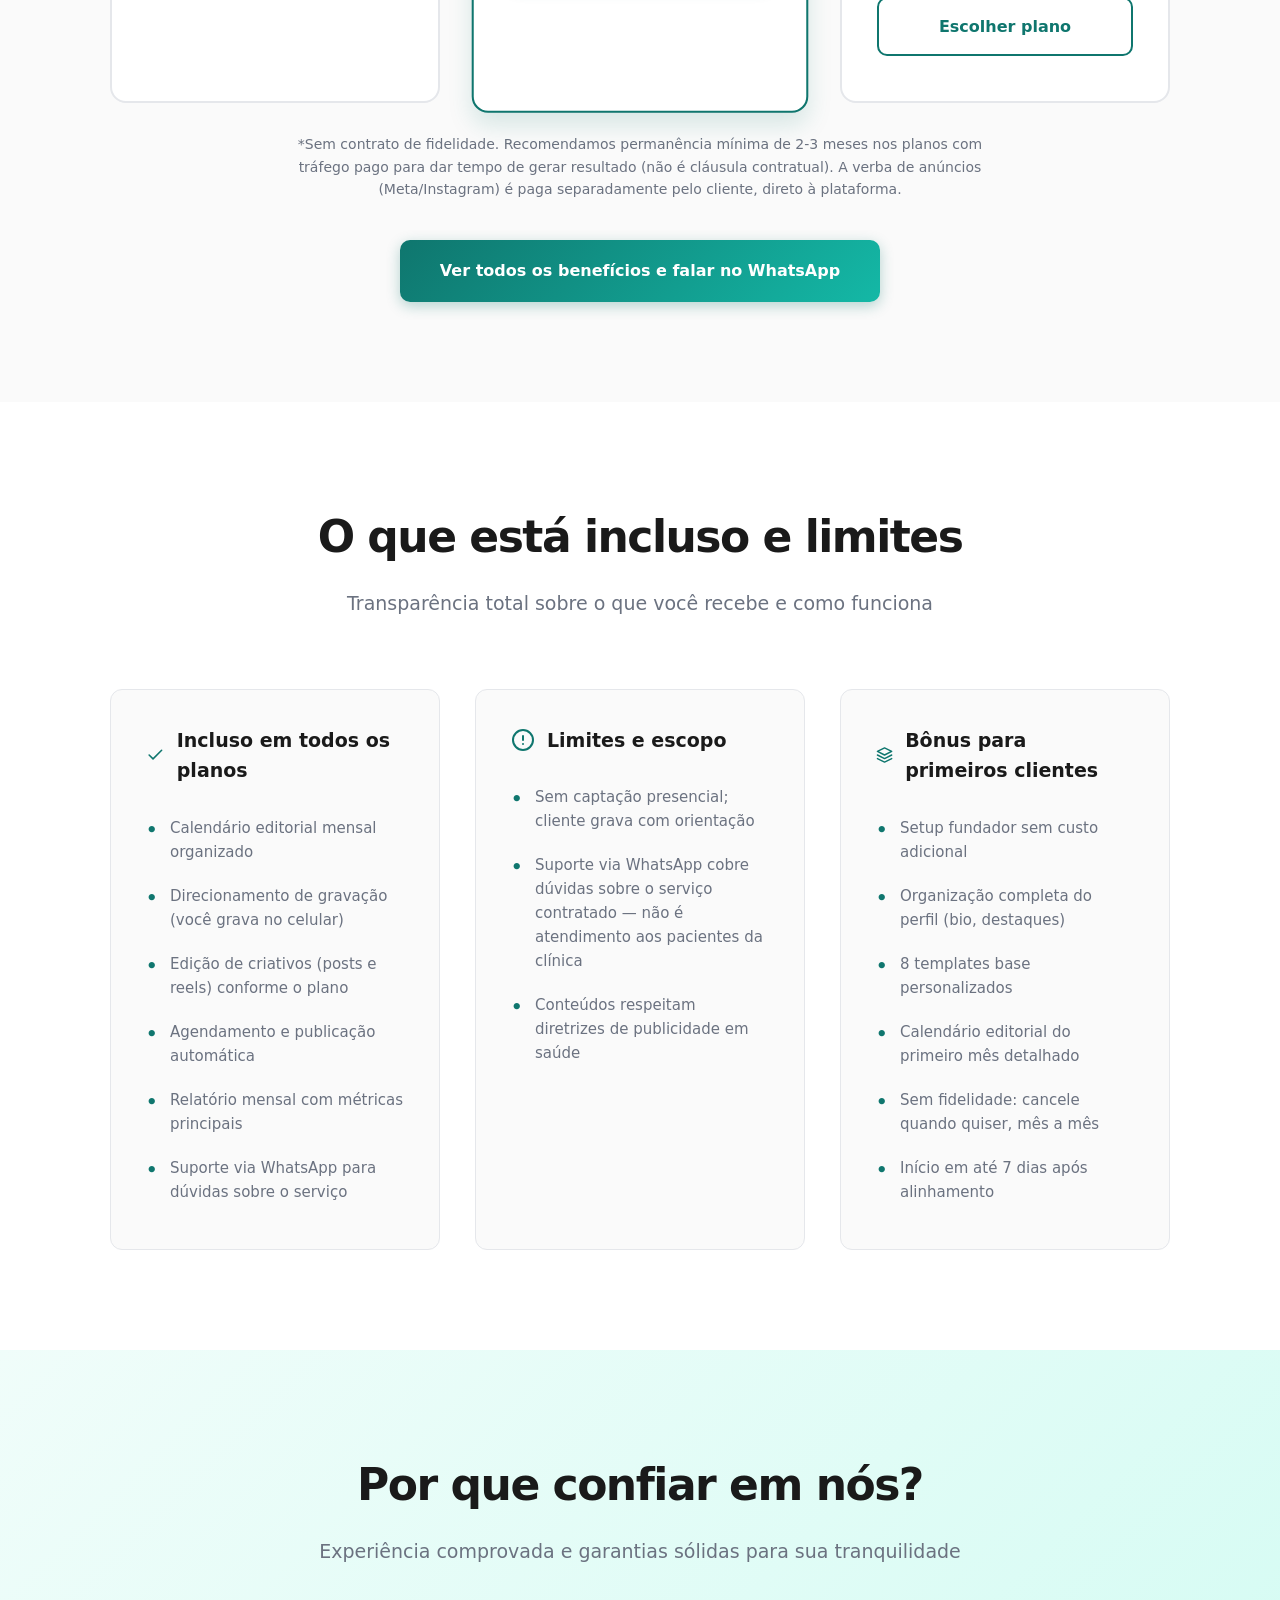
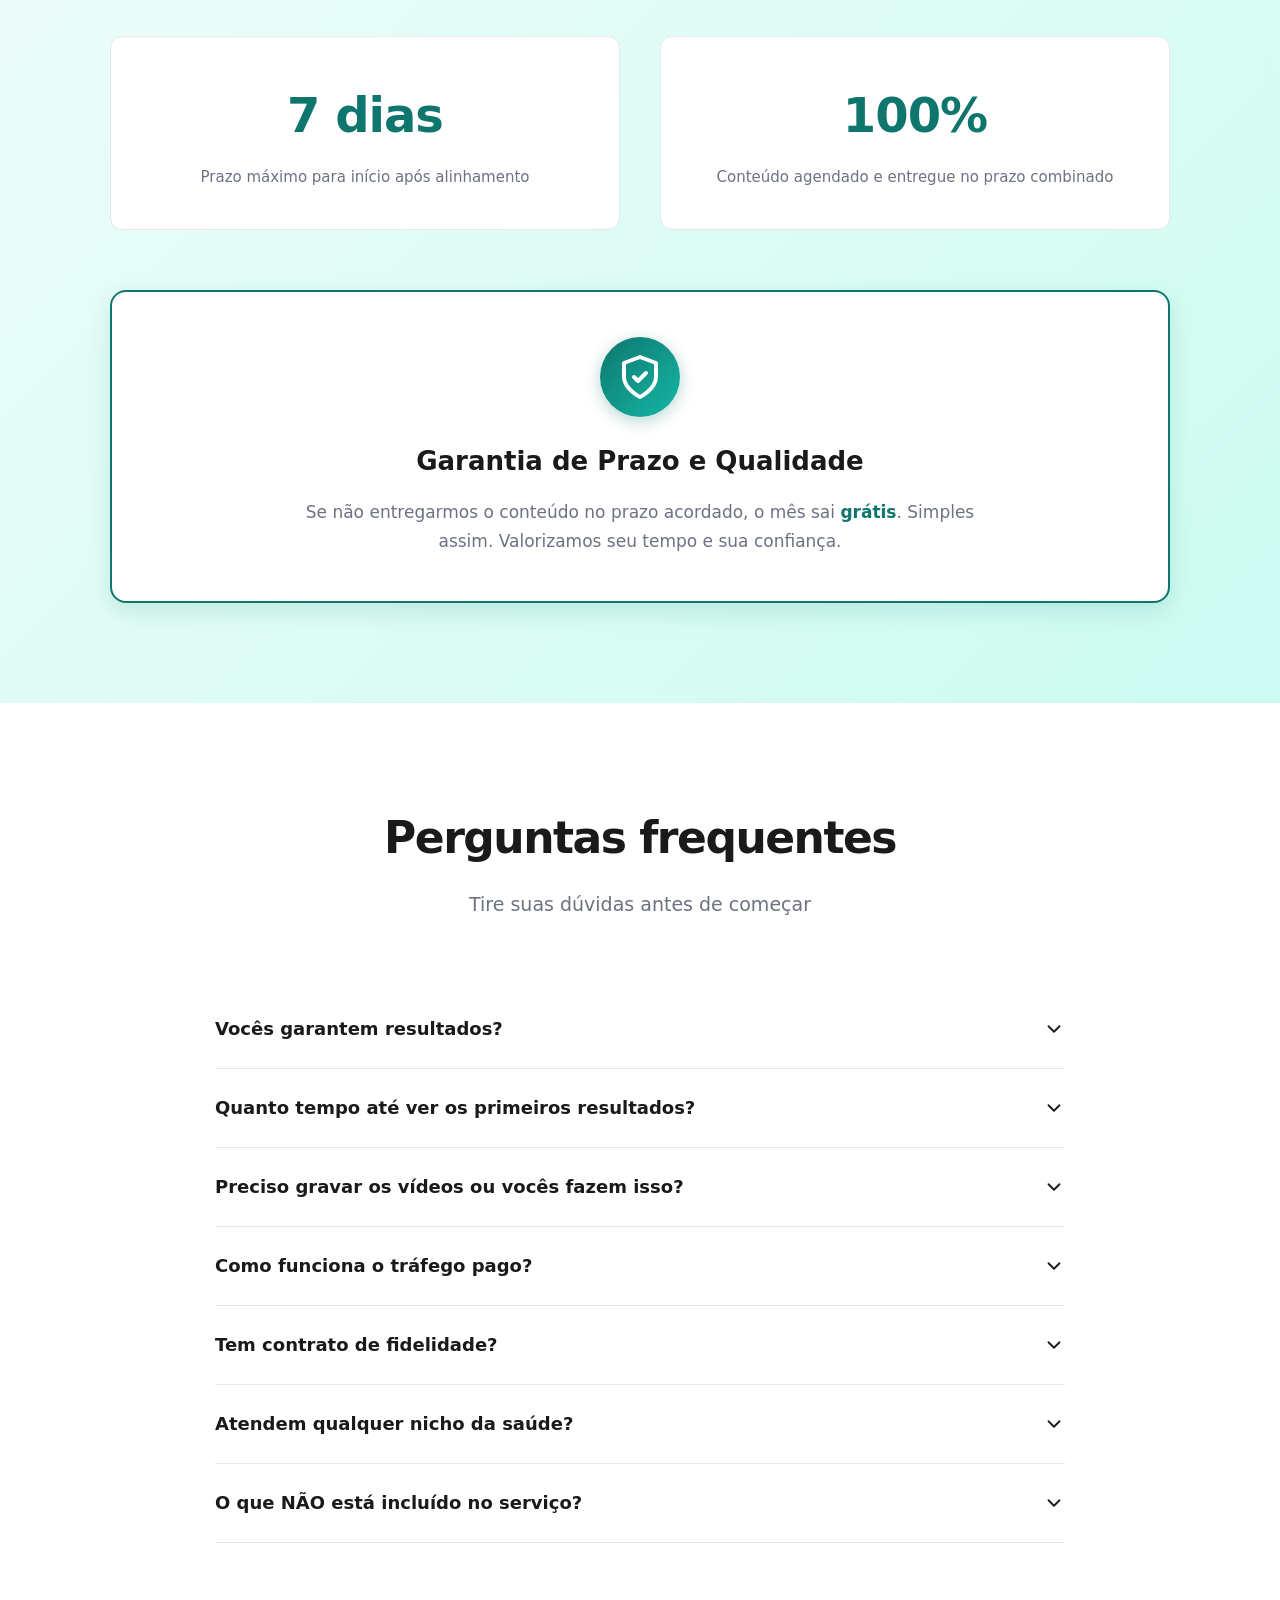
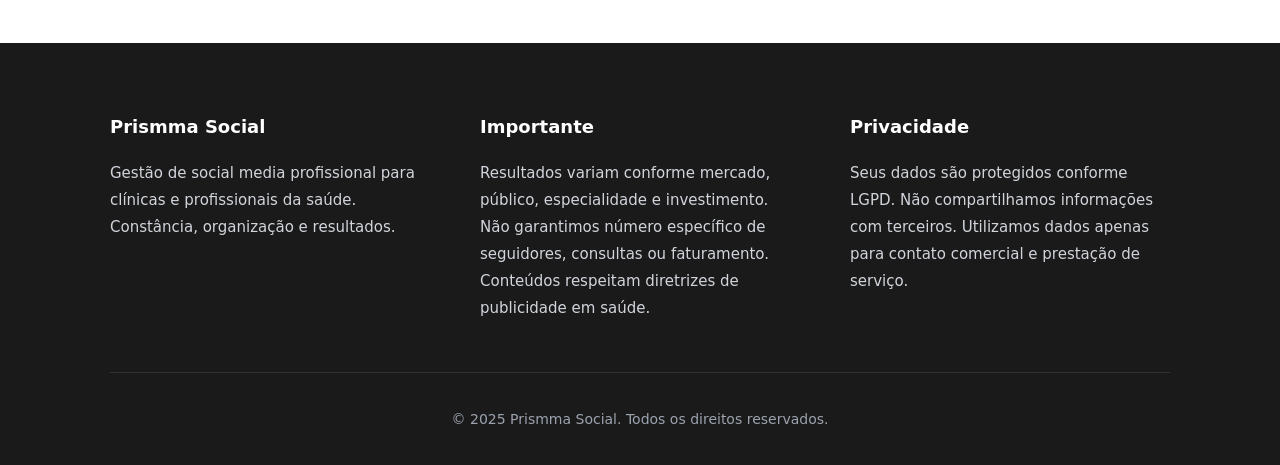
==== commit 7de43b05: "Add files via upload" ====
--- a/index.html
+++ b/index.html
@@ -48,7 +48,7 @@
         header {
             background: var(--card);
             border-bottom: 1px solid var(--border);
-            padding: 16px 0;
+            padding: 0;
             position: sticky;
             top: 0;
             z-index: 100;
@@ -56,20 +56,26 @@
         }
 
         .header-content {
+            height: 76px;
             display: flex;
             justify-content: space-between;
             align-items: center;
+            gap: 32px;
         }
 
         .logo-container {
+            flex: 0 0 auto;
+            height: 100%;
             display: flex;
             align-items: center;
-            gap: 12px;
+            justify-content: flex-start;
         }
 
         .logo-container img {
-            height: 40px;
+            display: block;
+            height: 38px;
             width: auto;
+            object-fit: contain;
         }
 
         .logo {
@@ -80,16 +86,31 @@
         }
 
         .header-nav {
+            margin-left: auto;
+            height: 100%;
             display: flex;
+            align-items: center;
+            justify-content: flex-end;
             gap: 24px;
         }
 
         .header-nav a {
+            display: inline-flex;
+            align-items: center;
+            justify-content: center;
+            height: 44px;
             color: var(--text);
             text-decoration: none;
             font-size: 14px;
             font-weight: 500;
+            line-height: 1;
             transition: color 0.2s;
+        }
+
+        .header-nav .btn {
+            height: 44px;
+            padding: 0 22px;
+            line-height: 1;
         }
 
         .header-nav a:hover {
@@ -325,6 +346,7 @@
         .work-samples .container {
             position: relative;
             z-index: 1;
+            max-width: 1460px;
         }
 
         .work-eyebrow {
@@ -349,13 +371,17 @@
 
         .instagram-showcase {
             display: grid;
-            grid-template-columns: repeat(3, minmax(0, 1fr));
-            gap: 26px;
+            grid-template-columns: repeat(3, minmax(360px, 1fr));
+            gap: 28px;
             align-items: start;
+            justify-content: center;
             margin-top: 58px;
         }
 
         .instagram-card {
+            min-width: 0;
+            width: 100%;
+            overflow: visible;
             background: var(--card);
             border: 1px solid var(--border);
             border-radius: 18px;
@@ -386,16 +412,41 @@
             justify-content: center;
             align-items: flex-start;
             width: 100%;
-            overflow: hidden;
-            border-radius: 14px;
+            min-width: 0;
+            overflow: visible;
             background: #ffffff;
         }
 
         .instagram-frame .instagram-media,
         .instagram-frame iframe {
-            margin-left: auto !important;
-            margin-right: auto !important;
-            max-width: 100% !important;
+            display: block !important;
+            width: 100% !important;
+            min-width: 0 !important;
+            max-width: 540px !important;
+            margin: 0 auto !important;
+            border: 0 !important;
+        }
+
+        /* O Instagram define a altura do iframe. Não sobrescrever esse valor
+           evita cortes na legenda, curtidas e área de comentários. */
+        .instagram-frame iframe {
+            overflow: visible !important;
+        }
+
+        .instagram-fallback {
+            min-height: 520px;
+            width: 100%;
+            display: flex;
+            align-items: center;
+            justify-content: center;
+            padding: 24px;
+            border: 1px solid var(--border);
+            border-radius: 12px;
+            color: var(--primary);
+            font-weight: 700;
+            text-align: center;
+            text-decoration: none;
+            background: var(--accent);
         }
 
         .work-cta {
@@ -806,6 +857,15 @@
             transform: scale(1.08);
         }
 
+        @media (max-width: 1280px) and (min-width: 769px) {
+            .instagram-showcase {
+                grid-template-columns: repeat(2, minmax(0, 1fr));
+                max-width: 900px;
+                margin-left: auto;
+                margin-right: auto;
+            }
+        }
+
         @media (max-width: 768px) {
             .sticky-cta {
                 display: block;
@@ -844,11 +904,21 @@
             }
 
 
+            .header-content {
+                height: 68px;
+                gap: 18px;
+            }
+
+            .logo-container img {
+                height: 34px;
+            }
+
             .header-nav {
-                gap: 16px;
+                gap: 14px;
             }
 
             .header-nav a {
+                min-height: 40px;
                 font-size: 13px;
             }
 
@@ -901,7 +971,7 @@
                     <a href="#trabalhos">Trabalhos</a>
                     <a href="#planos">Planos</a>
                     <a href="#faq">FAQ</a>
-                    <a href="#" class="btn btn-primary" id="cta-header-whatsapp" data-event="click_whatsapp_header" style="padding: 10px 20px; font-size: 14px;">Falar no WhatsApp</a>
+                    <a href="#" class="btn btn-primary" id="cta-header-whatsapp" data-event="click_whatsapp_header">Falar no WhatsApp</a>
                 </nav>
             </div>
         </div>
@@ -990,21 +1060,21 @@
                 <article class="instagram-card">
                     <span class="sample-label">Vídeo 01</span>
                     <div class="instagram-frame">
-                        <blockquote class="instagram-media" data-instgrm-permalink="https://www.instagram.com/p/DYkI63otjwE/" data-instgrm-version="14" style="background:#fff; border:0; border-radius:12px; box-shadow:none; margin:0 auto; max-width:540px; min-width:326px; padding:0; width:100%;"></blockquote>
+                        <blockquote class="instagram-media" data-instgrm-permalink="https://www.instagram.com/p/DYkI63otjwE/" data-instgrm-version="14" data-instgrm-captioned style="background:#fff; border:0; border-radius:12px; box-shadow:none; margin:0 auto; max-width:540px; min-width:0; padding:0; width:100%;"><a class="instagram-fallback" href="https://www.instagram.com/p/DYkI63otjwE/" target="_blank" rel="noopener noreferrer">Ver vídeo no Instagram</a></blockquote>
                     </div>
                 </article>
 
                 <article class="instagram-card">
-                    <span class="sample-label">Vídeo 02</span>
+                    <span class="sample-label">Carrossel 02</span>
                     <div class="instagram-frame">
-                        <blockquote class="instagram-media" data-instgrm-permalink="https://www.instagram.com/p/DYkJs_bt3cf/" data-instgrm-version="14" style="background:#fff; border:0; border-radius:12px; box-shadow:none; margin:0 auto; max-width:540px; min-width:326px; padding:0; width:100%;"></blockquote>
+                        <blockquote class="instagram-media" data-instgrm-permalink="https://www.instagram.com/p/DXtz_VaDfNv/" data-instgrm-version="14" data-instgrm-captioned style="background:#fff; border:0; border-radius:12px; box-shadow:none; margin:0 auto; max-width:540px; min-width:0; padding:0; width:100%;"><a class="instagram-fallback" href="https://www.instagram.com/p/DXtz_VaDfNv/" target="_blank" rel="noopener noreferrer">Ver carrossel no Instagram</a></blockquote>
                     </div>
                 </article>
 
                 <article class="instagram-card">
-                    <span class="sample-label">Vídeo 03</span>
+                    <span class="sample-label">Carrossel 03</span>
                     <div class="instagram-frame">
-                        <blockquote class="instagram-media" data-instgrm-permalink="https://www.instagram.com/p/DbENGzDGkEA/?img_index=1" data-instgrm-version="14" style="background:#fff; border:0; border-radius:12px; box-shadow:none; margin:0 auto; max-width:540px; min-width:326px; padding:0; width:100%;"></blockquote>
+                        <blockquote class="instagram-media" data-instgrm-permalink="https://www.instagram.com/p/DbENGzDGkEA/" data-instgrm-version="14" data-instgrm-captioned style="background:#fff; border:0; border-radius:12px; box-shadow:none; margin:0 auto; max-width:540px; min-width:0; padding:0; width:100%;"><a class="instagram-fallback" href="https://www.instagram.com/p/DbENGzDGkEA/" target="_blank" rel="noopener noreferrer">Ver carrossel no Instagram</a></blockquote>
                     </div>
                 </article>
             </div>
@@ -1418,7 +1488,7 @@
         </svg>
     </a>
 
-    <script async src="https://www.instagram.com/embed.js"></script>
+    <script async defer src="https://www.instagram.com/embed.js" onload="window.instgrm && window.instgrm.Embeds.process();"></script>
 
     <script>
         // Tracking function
@@ -1518,6 +1588,17 @@
                 page: window.location.pathname,
                 utm_campaign: capturedUTMCampaign
             });
+
+            // Reprocess Instagram embeds in case the async library finishes after the page.
+            const processInstagramEmbeds = () => {
+                if (window.instgrm && window.instgrm.Embeds) {
+                    window.instgrm.Embeds.process();
+                }
+            };
+
+            processInstagramEmbeds();
+            setTimeout(processInstagramEmbeds, 600);
+            setTimeout(processInstagramEmbeds, 1800);
         });
     </script>
 </body>
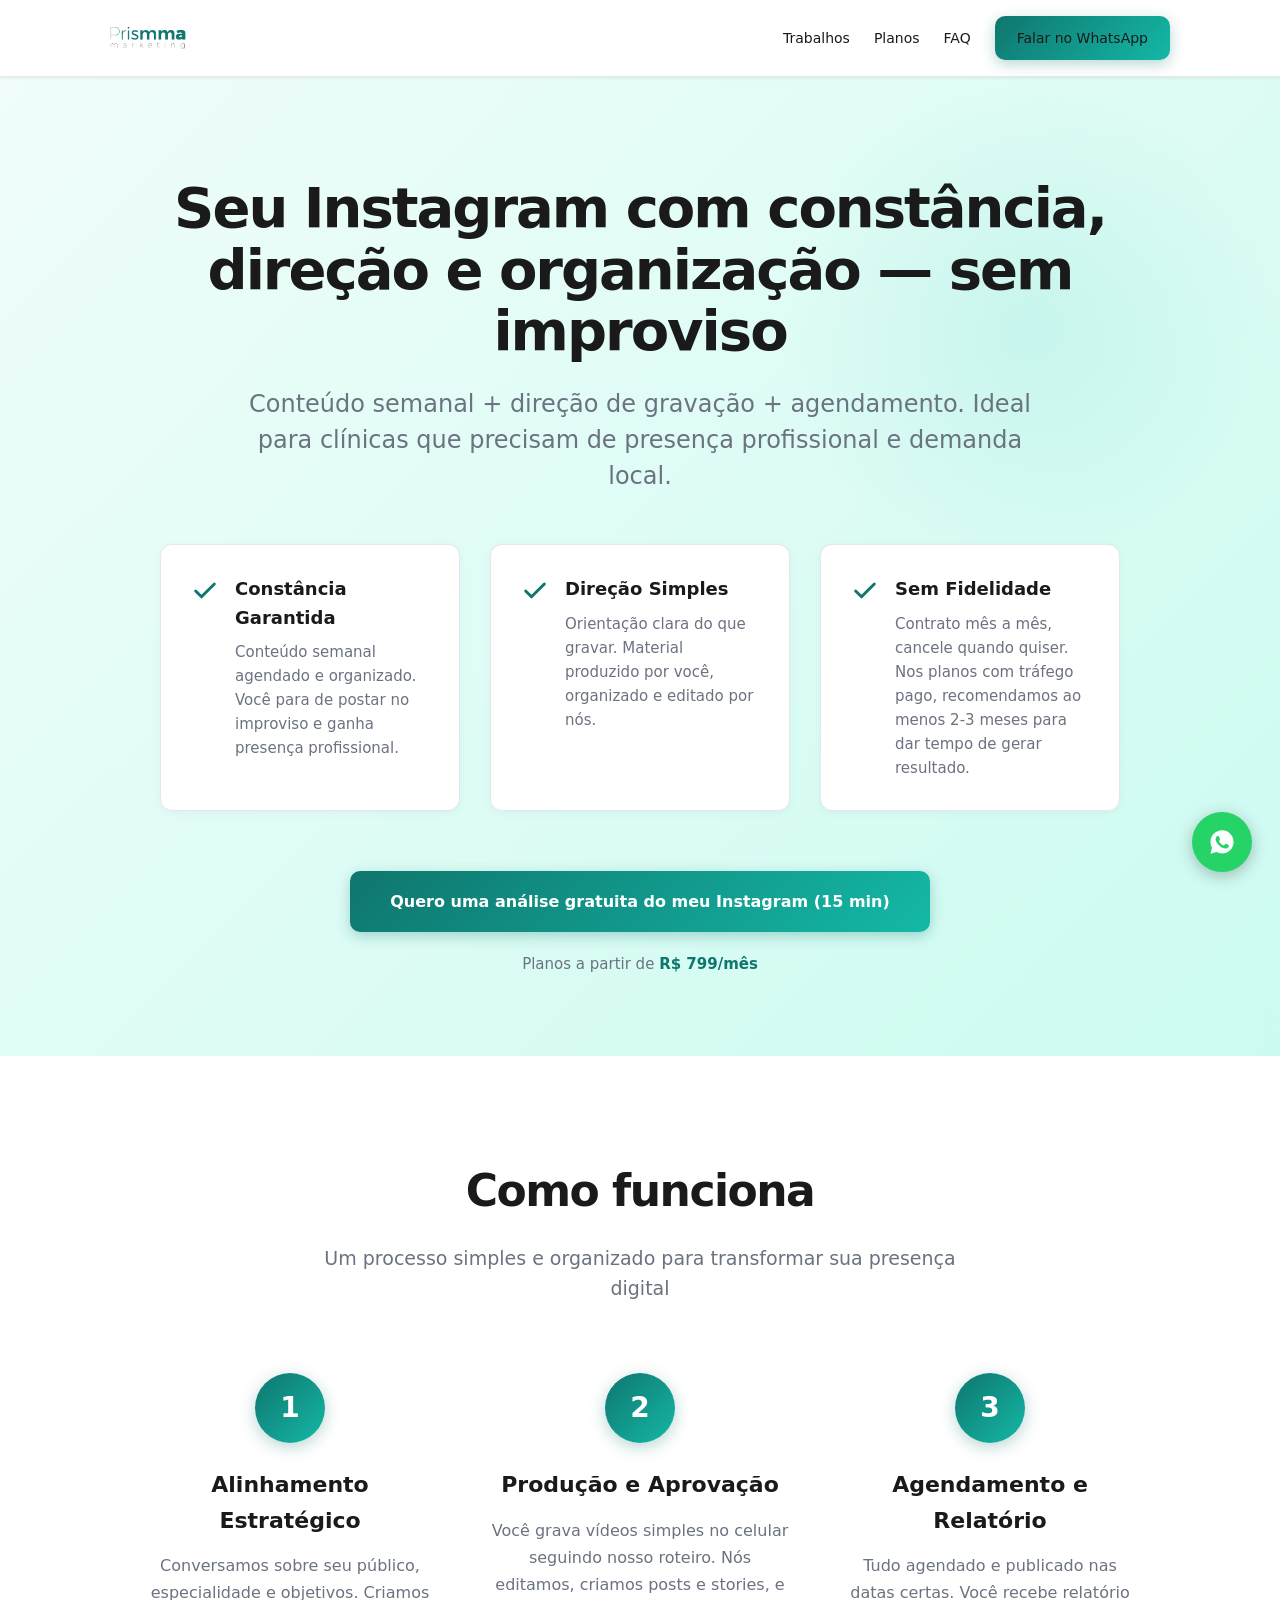
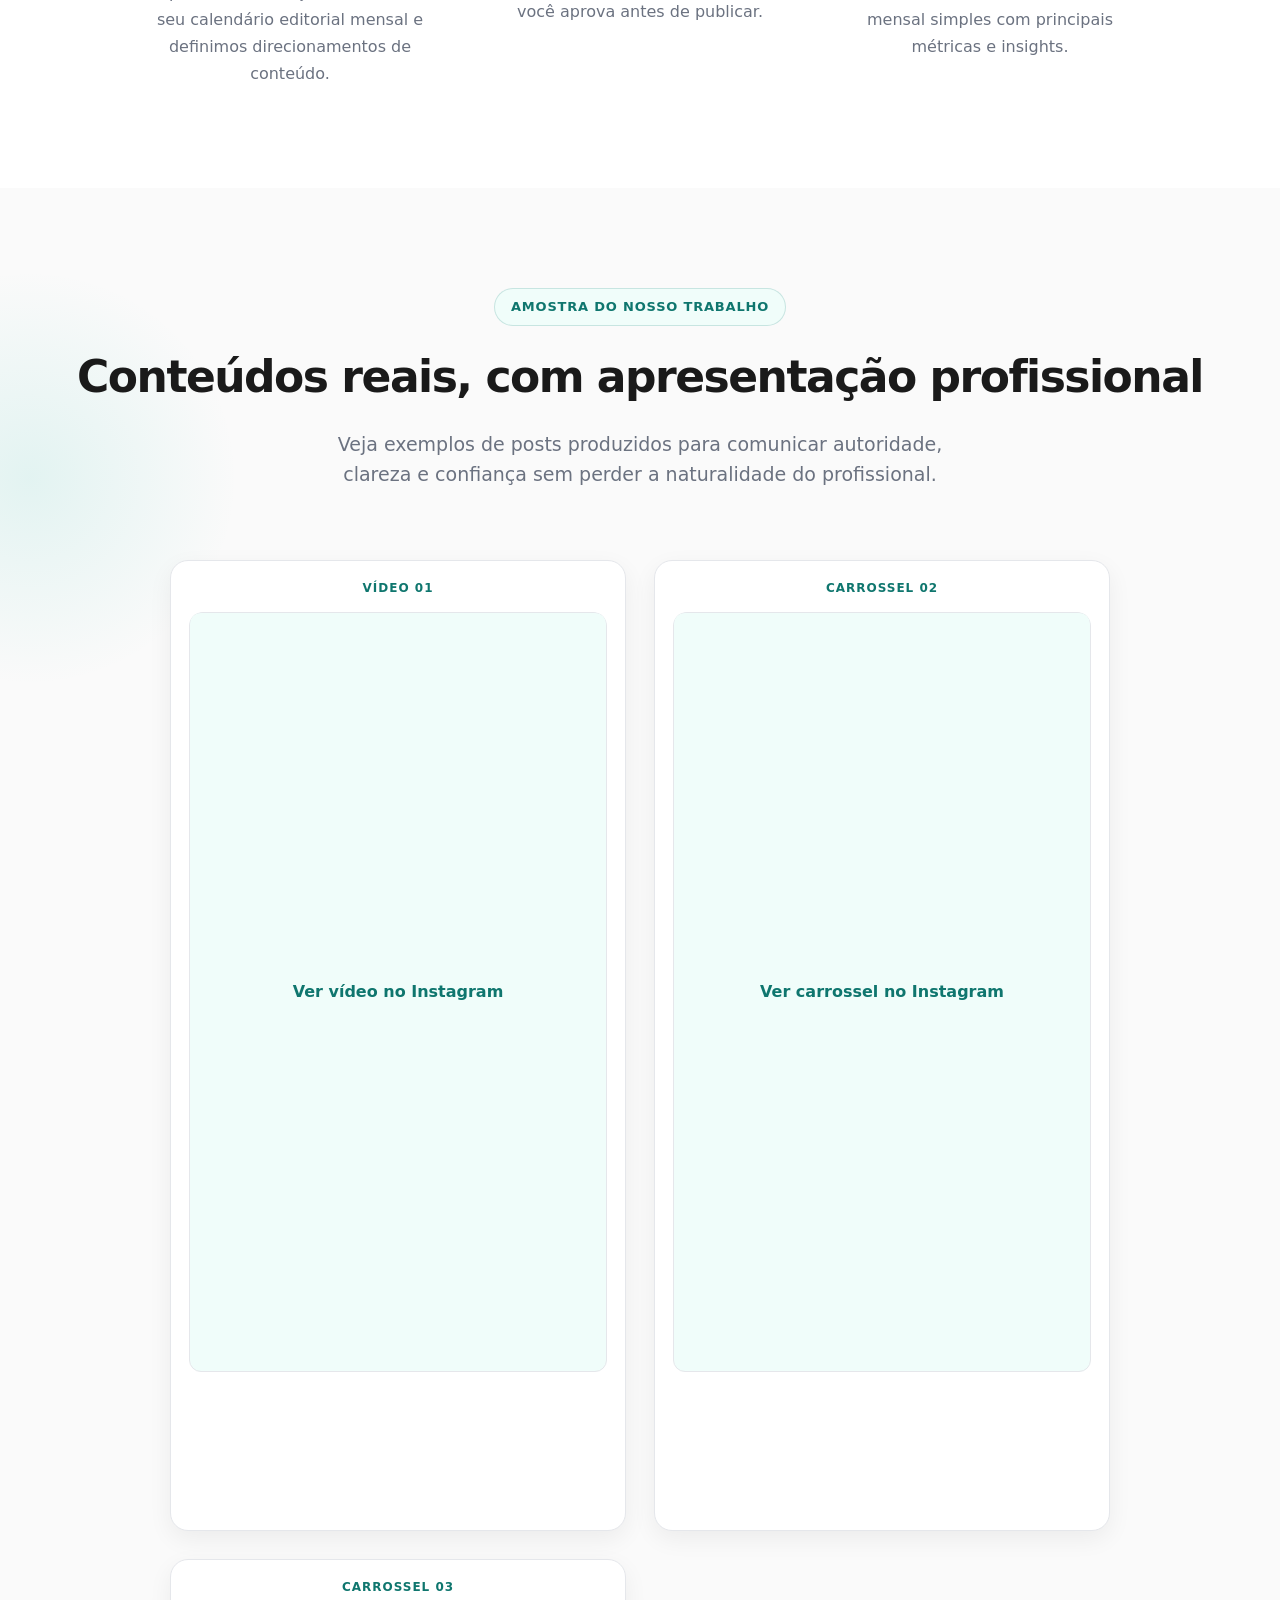
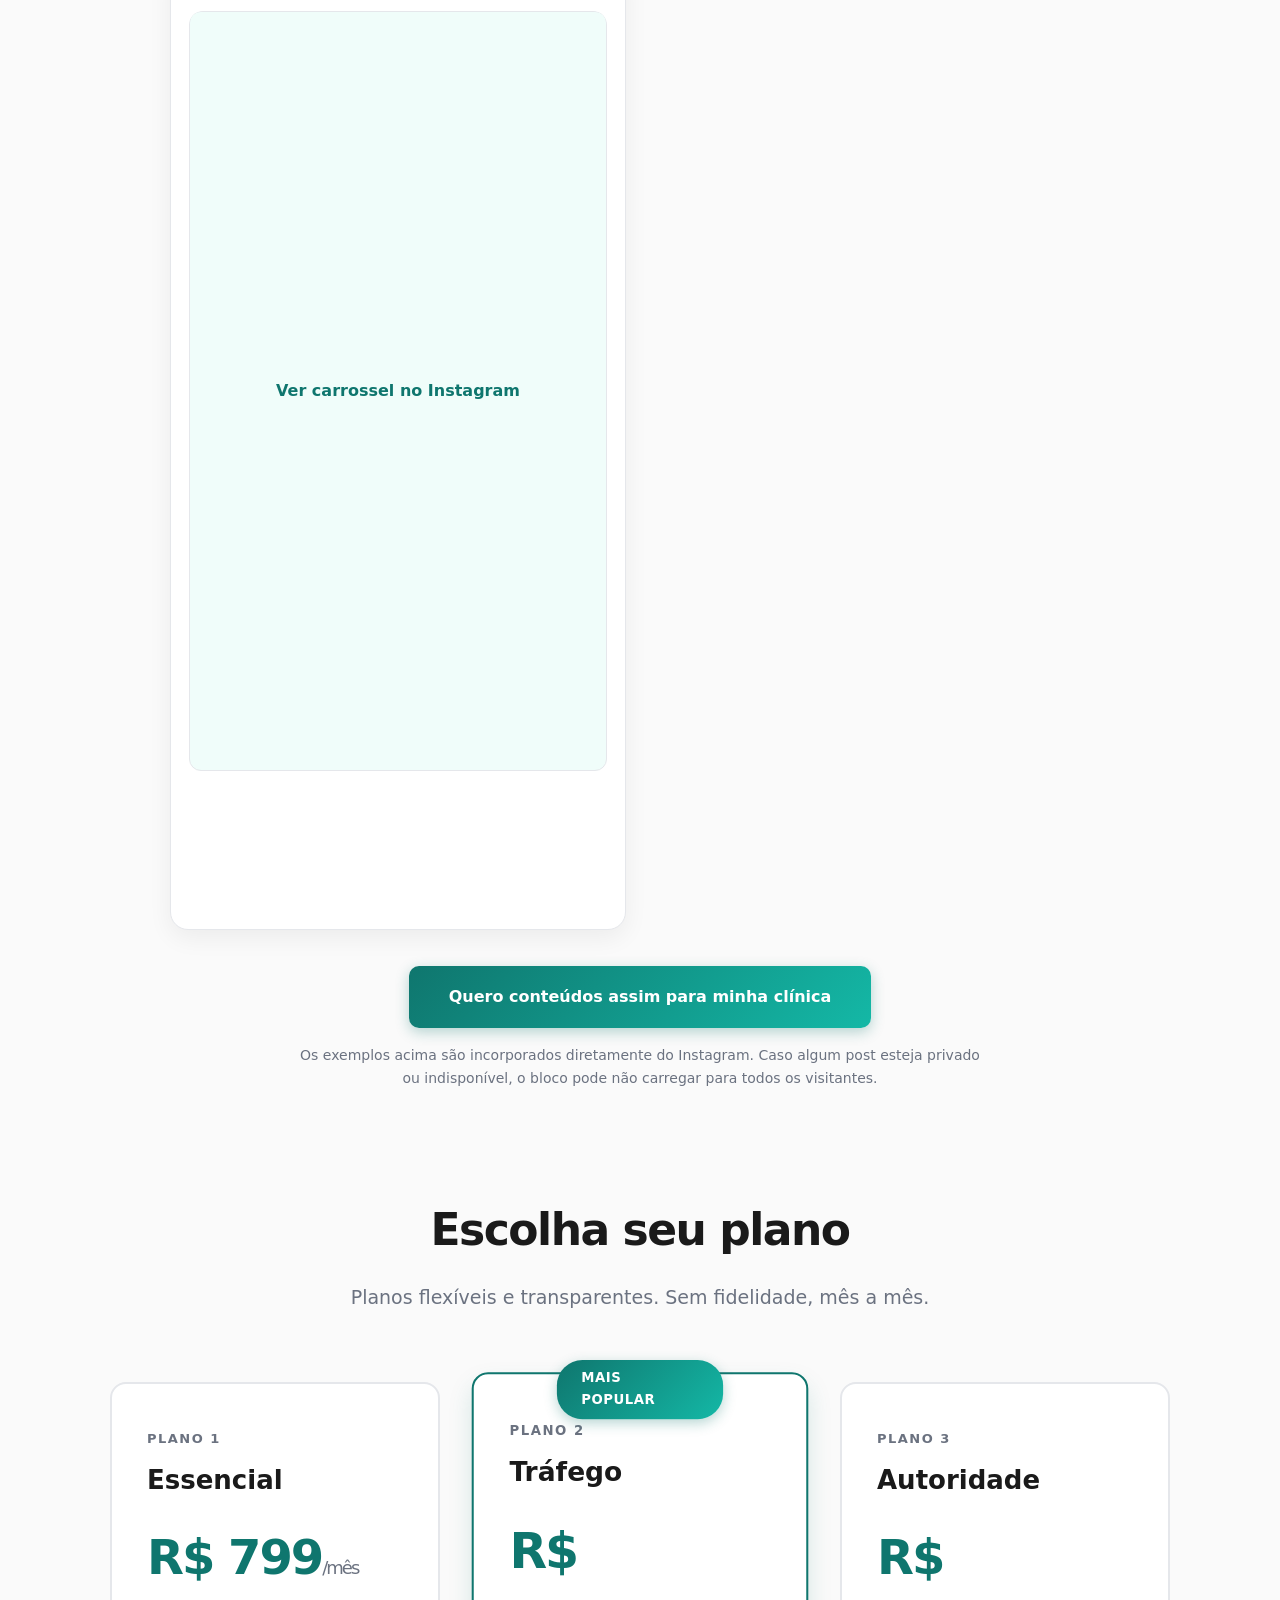
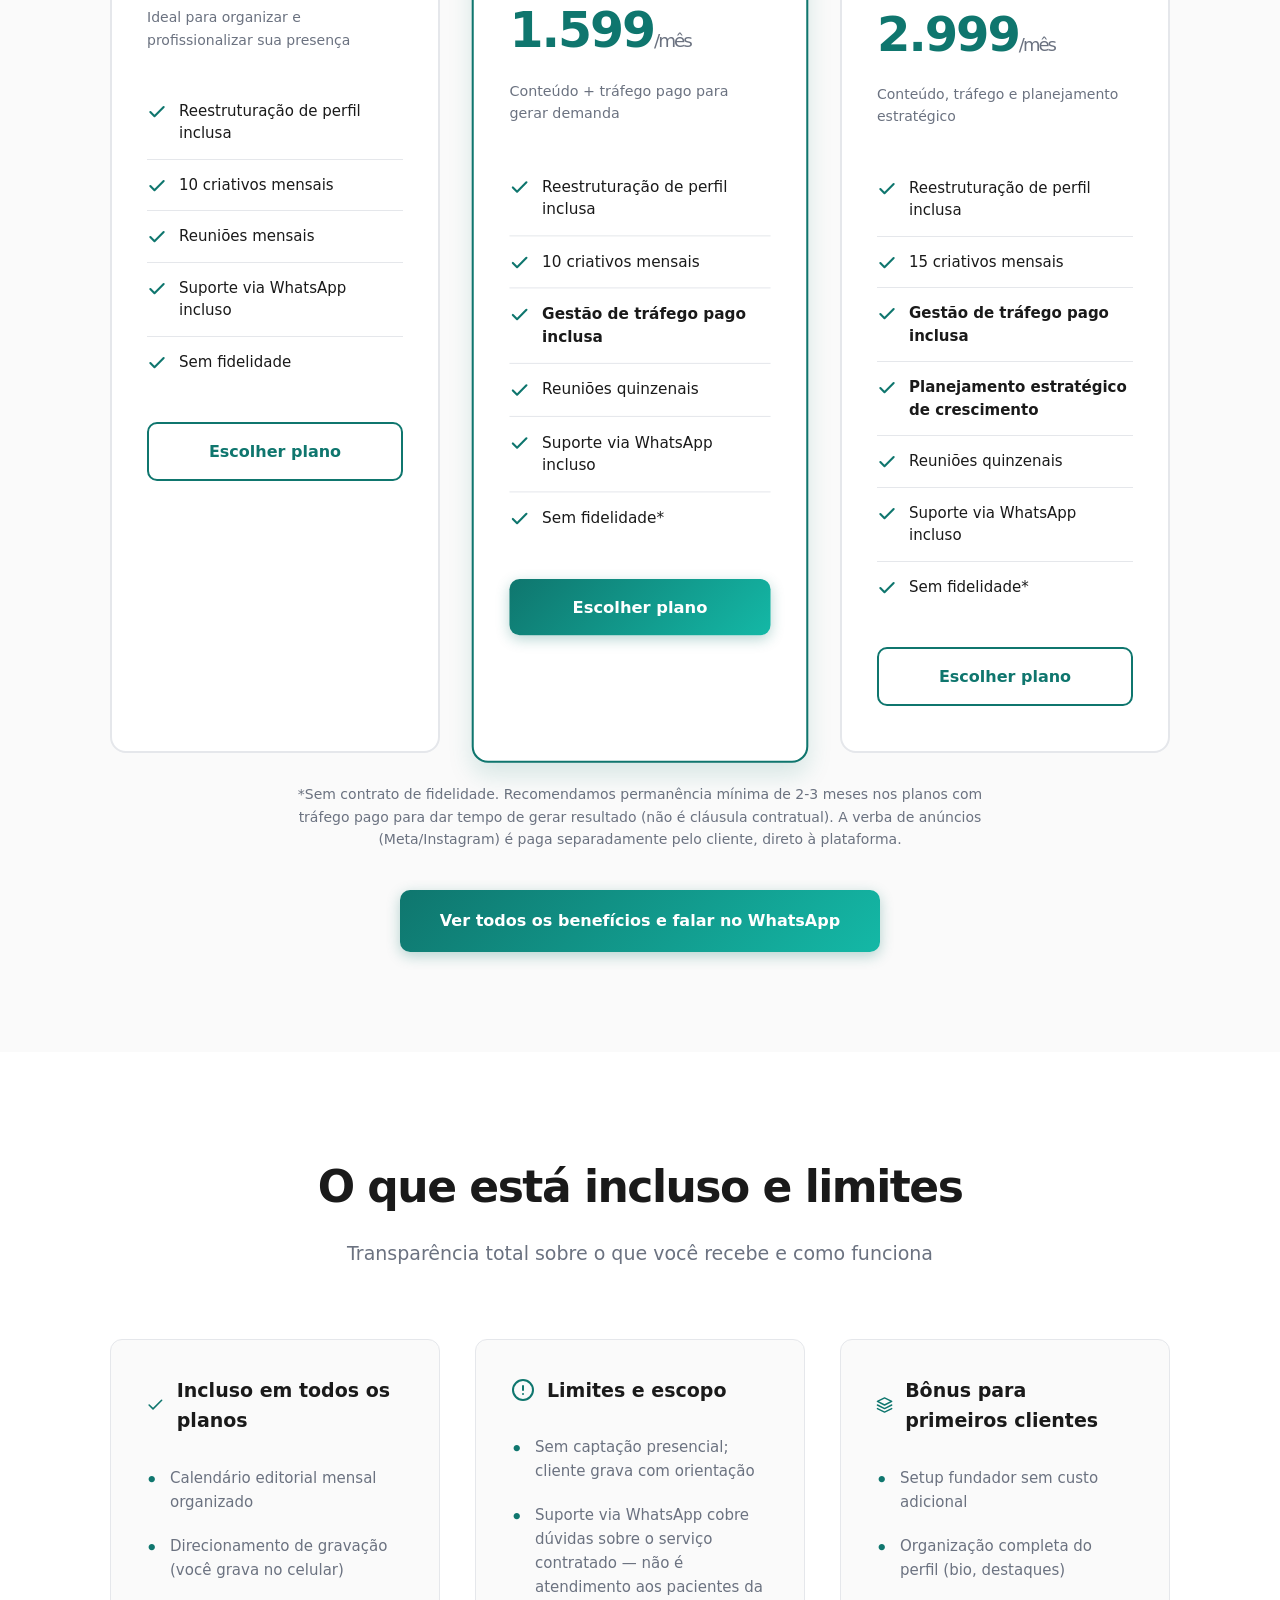
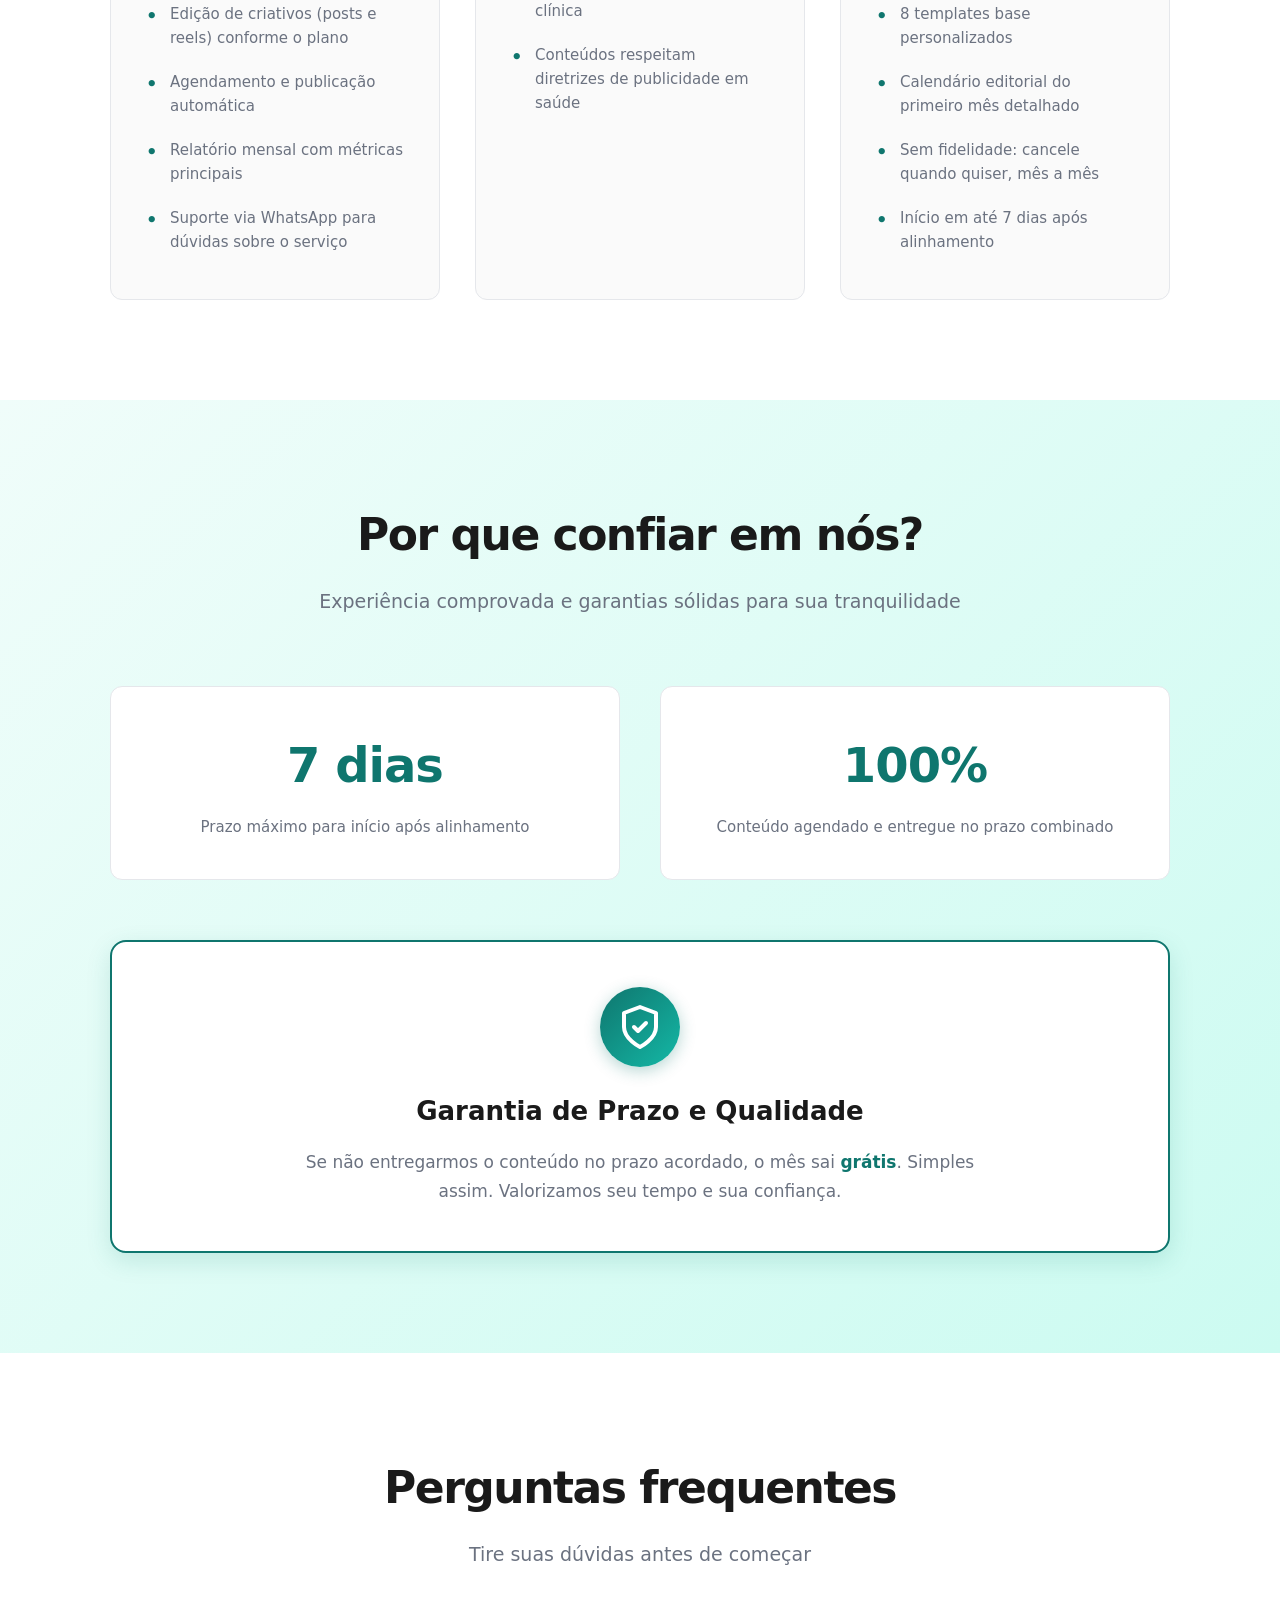
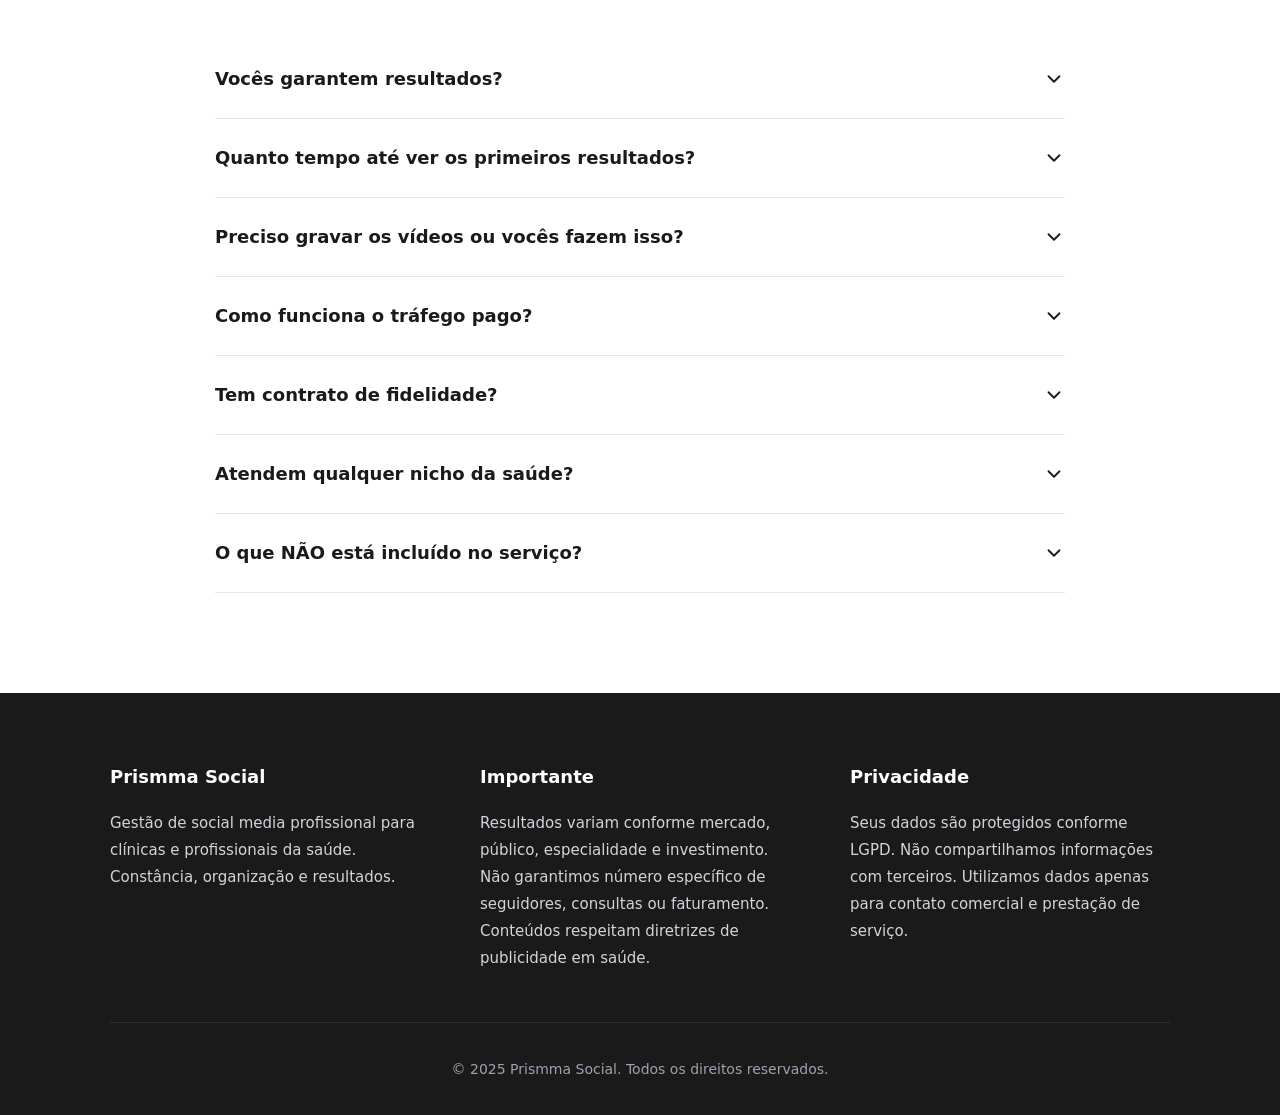
==== commit 981fecc9: "Add files via upload" ====
--- a/index.html
+++ b/index.html
@@ -325,7 +325,7 @@
 
         /* Work Samples Section */
         .work-samples {
-            padding: 100px 0;
+            padding: 100px 0 48px;
             background: var(--bg);
             position: relative;
             overflow: hidden;
@@ -369,11 +369,15 @@
             text-align: center;
         }
 
+        .instagram-carousel-shell {
+            position: relative;
+        }
+
         .instagram-showcase {
             display: grid;
             grid-template-columns: repeat(3, minmax(360px, 1fr));
             gap: 28px;
-            align-items: start;
+            align-items: stretch;
             justify-content: center;
             margin-top: 58px;
         }
@@ -381,13 +385,15 @@
         .instagram-card {
             min-width: 0;
             width: 100%;
-            overflow: visible;
+            overflow: hidden;
+            display: flex;
+            flex-direction: column;
             background: var(--card);
             border: 1px solid var(--border);
             border-radius: 18px;
             padding: 18px;
             box-shadow: 0 8px 24px rgba(0, 0, 0, 0.06);
-            transition: all 0.3s;
+            transition: transform 0.3s, box-shadow 0.3s, border-color 0.3s, opacity 0.25s;
         }
 
         .instagram-card:hover {
@@ -398,6 +404,7 @@
 
         .sample-label {
             display: block;
+            flex: 0 0 auto;
             color: var(--primary);
             font-size: 12px;
             font-weight: 800;
@@ -407,14 +414,37 @@
             text-align: center;
         }
 
+        /* Todos os embeds terminam exatamente na mesma altura. O gradiente
+           suaviza o fim da legenda sem criar cortes secos ou cartões irregulares. */
         .instagram-frame {
+            position: relative;
             display: flex;
             justify-content: center;
             align-items: flex-start;
             width: 100%;
+            height: 900px;
             min-width: 0;
-            overflow: visible;
+            overflow: hidden;
+            border-radius: 14px;
             background: #ffffff;
+        }
+
+        .instagram-frame::after {
+            content: '';
+            position: absolute;
+            z-index: 4;
+            left: 0;
+            right: 0;
+            bottom: 0;
+            height: 130px;
+            pointer-events: none;
+            background: linear-gradient(
+                to bottom,
+                rgba(255, 255, 255, 0) 0%,
+                rgba(255, 255, 255, 0.72) 48%,
+                #ffffff 88%,
+                #ffffff 100%
+            );
         }
 
         .instagram-frame .instagram-media,
@@ -427,14 +457,12 @@
             border: 0 !important;
         }
 
-        /* O Instagram define a altura do iframe. Não sobrescrever esse valor
-           evita cortes na legenda, curtidas e área de comentários. */
         .instagram-frame iframe {
             overflow: visible !important;
         }
 
         .instagram-fallback {
-            min-height: 520px;
+            min-height: 760px;
             width: 100%;
             display: flex;
             align-items: center;
@@ -449,22 +477,27 @@
             background: var(--accent);
         }
 
+        .instagram-carousel-arrow,
+        .instagram-carousel-status {
+            display: none;
+        }
+
         .work-cta {
             text-align: center;
-            margin-top: 48px;
+            margin-top: 36px;
         }
 
         .work-note {
             font-size: 14px;
             color: var(--muted);
             max-width: 680px;
-            margin: 18px auto 0;
+            margin: 16px auto 0;
             line-height: 1.7;
         }
 
         /* Plans Section */
         .plans {
-            padding: 100px 0;
+            padding: 56px 0 100px;
             background: var(--bg);
         }
 
@@ -860,9 +893,13 @@
         @media (max-width: 1280px) and (min-width: 769px) {
             .instagram-showcase {
                 grid-template-columns: repeat(2, minmax(0, 1fr));
-                max-width: 900px;
+                max-width: 940px;
                 margin-left: auto;
                 margin-right: auto;
+            }
+
+            .instagram-frame {
+                height: 900px;
             }
         }
 
@@ -892,15 +929,128 @@
             }
 
 
+            .work-samples {
+                padding: 72px 0 38px;
+            }
+
+            .instagram-carousel-shell {
+                max-width: 480px;
+                margin: 0 auto;
+                padding: 0 28px;
+            }
+
             .instagram-showcase {
-                grid-template-columns: 1fr;
-                max-width: 420px;
-                margin-left: auto;
-                margin-right: auto;
-            }
-
+                display: block;
+                position: relative;
+                width: 100%;
+                max-width: none;
+                margin: 42px auto 0;
+            }
+
+            /* No celular, somente o cartão ativo ocupa o espaço visual. Os
+               demais permanecem carregados para que o Instagram não reinicie. */
             .instagram-card {
+                position: absolute;
+                inset: 0;
                 padding: 14px;
+                opacity: 0;
+                visibility: hidden;
+                pointer-events: none;
+                transform: translateX(14px);
+            }
+
+            .instagram-card.is-active {
+                position: relative;
+                inset: auto;
+                opacity: 1;
+                visibility: visible;
+                pointer-events: auto;
+                transform: translateX(0);
+            }
+
+            .instagram-card:hover,
+            .instagram-card.is-active:hover {
+                transform: translateX(0);
+            }
+
+            .instagram-frame {
+                height: clamp(760px, 215vw, 880px);
+            }
+
+            .instagram-frame::after {
+                height: 118px;
+            }
+
+            .instagram-carousel-arrow {
+                position: absolute;
+                z-index: 10;
+                top: calc(50% - 2px);
+                width: 44px;
+                height: 44px;
+                border: 1px solid rgba(15, 118, 110, 0.24);
+                border-radius: 50%;
+                display: flex;
+                align-items: center;
+                justify-content: center;
+                padding: 0;
+                background: rgba(255, 255, 255, 0.96);
+                color: var(--primary);
+                box-shadow: 0 7px 22px rgba(0, 0, 0, 0.16);
+                cursor: pointer;
+                transform: translateY(-50%);
+                transition: transform 0.2s, background 0.2s, box-shadow 0.2s;
+            }
+
+            .instagram-carousel-arrow:active {
+                transform: translateY(-50%) scale(0.94);
+            }
+
+            .instagram-carousel-arrow:hover {
+                background: var(--accent);
+                box-shadow: 0 9px 25px rgba(15, 118, 110, 0.20);
+            }
+
+            .instagram-carousel-prev {
+                left: 5px;
+            }
+
+            .instagram-carousel-next {
+                right: 5px;
+            }
+
+            .instagram-carousel-status {
+                display: flex;
+                align-items: center;
+                justify-content: center;
+                gap: 7px;
+                min-height: 24px;
+                margin-top: 14px;
+                color: var(--muted);
+                font-size: 13px;
+                font-weight: 700;
+                letter-spacing: 0.2px;
+            }
+
+            .instagram-carousel-dot {
+                width: 7px;
+                height: 7px;
+                border-radius: 50%;
+                background: var(--border);
+                transition: width 0.2s, background 0.2s;
+            }
+
+            .instagram-carousel-dot.is-active {
+                width: 20px;
+                border-radius: 999px;
+                background: var(--primary);
+            }
+
+            .work-cta {
+                margin-top: 28px;
+            }
+
+            .plans {
+                padding-top: 46px;
             }
 
 
@@ -1056,27 +1206,47 @@
             <h2 class="section-title">Conteúdos reais, com apresentação profissional</h2>
             <p class="section-subtitle">Veja exemplos de posts produzidos para comunicar autoridade, clareza e confiança sem perder a naturalidade do profissional.</p>
 
-            <div class="instagram-showcase">
-                <article class="instagram-card">
-                    <span class="sample-label">Vídeo 01</span>
-                    <div class="instagram-frame">
-                        <blockquote class="instagram-media" data-instgrm-permalink="https://www.instagram.com/p/DYkI63otjwE/" data-instgrm-version="14" data-instgrm-captioned style="background:#fff; border:0; border-radius:12px; box-shadow:none; margin:0 auto; max-width:540px; min-width:0; padding:0; width:100%;"><a class="instagram-fallback" href="https://www.instagram.com/p/DYkI63otjwE/" target="_blank" rel="noopener noreferrer">Ver vídeo no Instagram</a></blockquote>
-                    </div>
-                </article>
-
-                <article class="instagram-card">
-                    <span class="sample-label">Carrossel 02</span>
-                    <div class="instagram-frame">
-                        <blockquote class="instagram-media" data-instgrm-permalink="https://www.instagram.com/p/DXtz_VaDfNv/" data-instgrm-version="14" data-instgrm-captioned style="background:#fff; border:0; border-radius:12px; box-shadow:none; margin:0 auto; max-width:540px; min-width:0; padding:0; width:100%;"><a class="instagram-fallback" href="https://www.instagram.com/p/DXtz_VaDfNv/" target="_blank" rel="noopener noreferrer">Ver carrossel no Instagram</a></blockquote>
-                    </div>
-                </article>
-
-                <article class="instagram-card">
-                    <span class="sample-label">Carrossel 03</span>
-                    <div class="instagram-frame">
-                        <blockquote class="instagram-media" data-instgrm-permalink="https://www.instagram.com/p/DbENGzDGkEA/" data-instgrm-version="14" data-instgrm-captioned style="background:#fff; border:0; border-radius:12px; box-shadow:none; margin:0 auto; max-width:540px; min-width:0; padding:0; width:100%;"><a class="instagram-fallback" href="https://www.instagram.com/p/DbENGzDGkEA/" target="_blank" rel="noopener noreferrer">Ver carrossel no Instagram</a></blockquote>
-                    </div>
-                </article>
+            <div class="instagram-carousel-shell" aria-label="Amostras de trabalhos no Instagram">
+                <button class="instagram-carousel-arrow instagram-carousel-prev" type="button" aria-label="Mostrar publicação anterior">
+                    <svg width="22" height="22" viewBox="0 0 24 24" fill="none" stroke="currentColor" stroke-width="2.4" stroke-linecap="round" stroke-linejoin="round" aria-hidden="true">
+                        <polyline points="15 18 9 12 15 6"></polyline>
+                    </svg>
+                </button>
+
+                <div class="instagram-showcase">
+                    <article class="instagram-card is-active" data-instagram-slide="0" aria-hidden="false">
+                        <span class="sample-label">Vídeo 01</span>
+                        <div class="instagram-frame">
+                            <blockquote class="instagram-media" data-instgrm-permalink="https://www.instagram.com/p/DYkI63otjwE/" data-instgrm-version="14" data-instgrm-captioned style="background:#fff; border:0; border-radius:12px; box-shadow:none; margin:0 auto; max-width:540px; min-width:0; padding:0; width:100%;"><a class="instagram-fallback" href="https://www.instagram.com/p/DYkI63otjwE/" target="_blank" rel="noopener noreferrer">Ver vídeo no Instagram</a></blockquote>
+                        </div>
+                    </article>
+
+                    <article class="instagram-card" data-instagram-slide="1" aria-hidden="true">
+                        <span class="sample-label">Carrossel 02</span>
+                        <div class="instagram-frame">
+                            <blockquote class="instagram-media" data-instgrm-permalink="https://www.instagram.com/p/DXtz_VaDfNv/" data-instgrm-version="14" data-instgrm-captioned style="background:#fff; border:0; border-radius:12px; box-shadow:none; margin:0 auto; max-width:540px; min-width:0; padding:0; width:100%;"><a class="instagram-fallback" href="https://www.instagram.com/p/DXtz_VaDfNv/" target="_blank" rel="noopener noreferrer">Ver carrossel no Instagram</a></blockquote>
+                        </div>
+                    </article>
+
+                    <article class="instagram-card" data-instagram-slide="2" aria-hidden="true">
+                        <span class="sample-label">Carrossel 03</span>
+                        <div class="instagram-frame">
+                            <blockquote class="instagram-media" data-instgrm-permalink="https://www.instagram.com/p/DbENGzDGkEA/" data-instgrm-version="14" data-instgrm-captioned style="background:#fff; border:0; border-radius:12px; box-shadow:none; margin:0 auto; max-width:540px; min-width:0; padding:0; width:100%;"><a class="instagram-fallback" href="https://www.instagram.com/p/DbENGzDGkEA/" target="_blank" rel="noopener noreferrer">Ver carrossel no Instagram</a></blockquote>
+                        </div>
+                    </article>
+                </div>
+
+                <button class="instagram-carousel-arrow instagram-carousel-next" type="button" aria-label="Mostrar próxima publicação">
+                    <svg width="22" height="22" viewBox="0 0 24 24" fill="none" stroke="currentColor" stroke-width="2.4" stroke-linecap="round" stroke-linejoin="round" aria-hidden="true">
+                        <polyline points="9 18 15 12 9 6"></polyline>
+                    </svg>
+                </button>
+
+                <div class="instagram-carousel-status" aria-live="polite" aria-label="Publicação 1 de 3">
+                    <span class="instagram-carousel-dot is-active" aria-hidden="true"></span>
+                    <span class="instagram-carousel-dot" aria-hidden="true"></span>
+                    <span class="instagram-carousel-dot" aria-hidden="true"></span>
+                </div>
             </div>
 
             <div class="work-cta">
@@ -1546,6 +1716,66 @@
             });
         });
 
+
+        // Instagram carousel (mobile)
+        function initInstagramCarousel() {
+            const shell = document.querySelector('.instagram-carousel-shell');
+            if (!shell) return;
+
+            const slides = Array.from(shell.querySelectorAll('.instagram-card'));
+            const previousButton = shell.querySelector('.instagram-carousel-prev');
+            const nextButton = shell.querySelector('.instagram-carousel-next');
+            const status = shell.querySelector('.instagram-carousel-status');
+            const dots = Array.from(shell.querySelectorAll('.instagram-carousel-dot'));
+
+            if (!slides.length || !previousButton || !nextButton) return;
+
+            let currentSlide = 0;
+            let touchStartX = null;
+
+            function showSlide(index) {
+                currentSlide = (index + slides.length) % slides.length;
+
+                slides.forEach((slide, slideIndex) => {
+                    const isActive = slideIndex === currentSlide;
+                    slide.classList.toggle('is-active', isActive);
+                    slide.setAttribute('aria-hidden', isActive ? 'false' : 'true');
+                });
+
+                dots.forEach((dot, dotIndex) => {
+                    dot.classList.toggle('is-active', dotIndex === currentSlide);
+                });
+
+                if (status) {
+                    status.setAttribute('aria-label', `Publicação ${currentSlide + 1} de ${slides.length}`);
+                }
+
+                // Alguns navegadores só calculam o iframe quando o slide se torna visível.
+                const activeSlide = slides[currentSlide];
+                if (!activeSlide.querySelector('iframe') && window.instgrm && window.instgrm.Embeds) {
+                    window.instgrm.Embeds.process();
+                }
+            }
+
+            previousButton.addEventListener('click', () => showSlide(currentSlide - 1));
+            nextButton.addEventListener('click', () => showSlide(currentSlide + 1));
+
+            shell.addEventListener('touchstart', event => {
+                touchStartX = event.changedTouches[0].clientX;
+            }, { passive: true });
+
+            shell.addEventListener('touchend', event => {
+                if (touchStartX === null) return;
+                const distance = event.changedTouches[0].clientX - touchStartX;
+                touchStartX = null;
+
+                if (Math.abs(distance) < 45) return;
+                showSlide(distance > 0 ? currentSlide - 1 : currentSlide + 1);
+            }, { passive: true });
+
+            showSlide(0);
+        }
+
         // FAQ Accordion
         document.querySelectorAll('.faq-question').forEach(button => {
             button.addEventListener('click', function() {
@@ -1584,6 +1814,7 @@
         // Initialize
         document.addEventListener('DOMContentLoaded', function() {
             captureUTMs();
+            initInstagramCarousel();
             track('PageView', {
                 page: window.location.pathname,
                 utm_campaign: capturedUTMCampaign
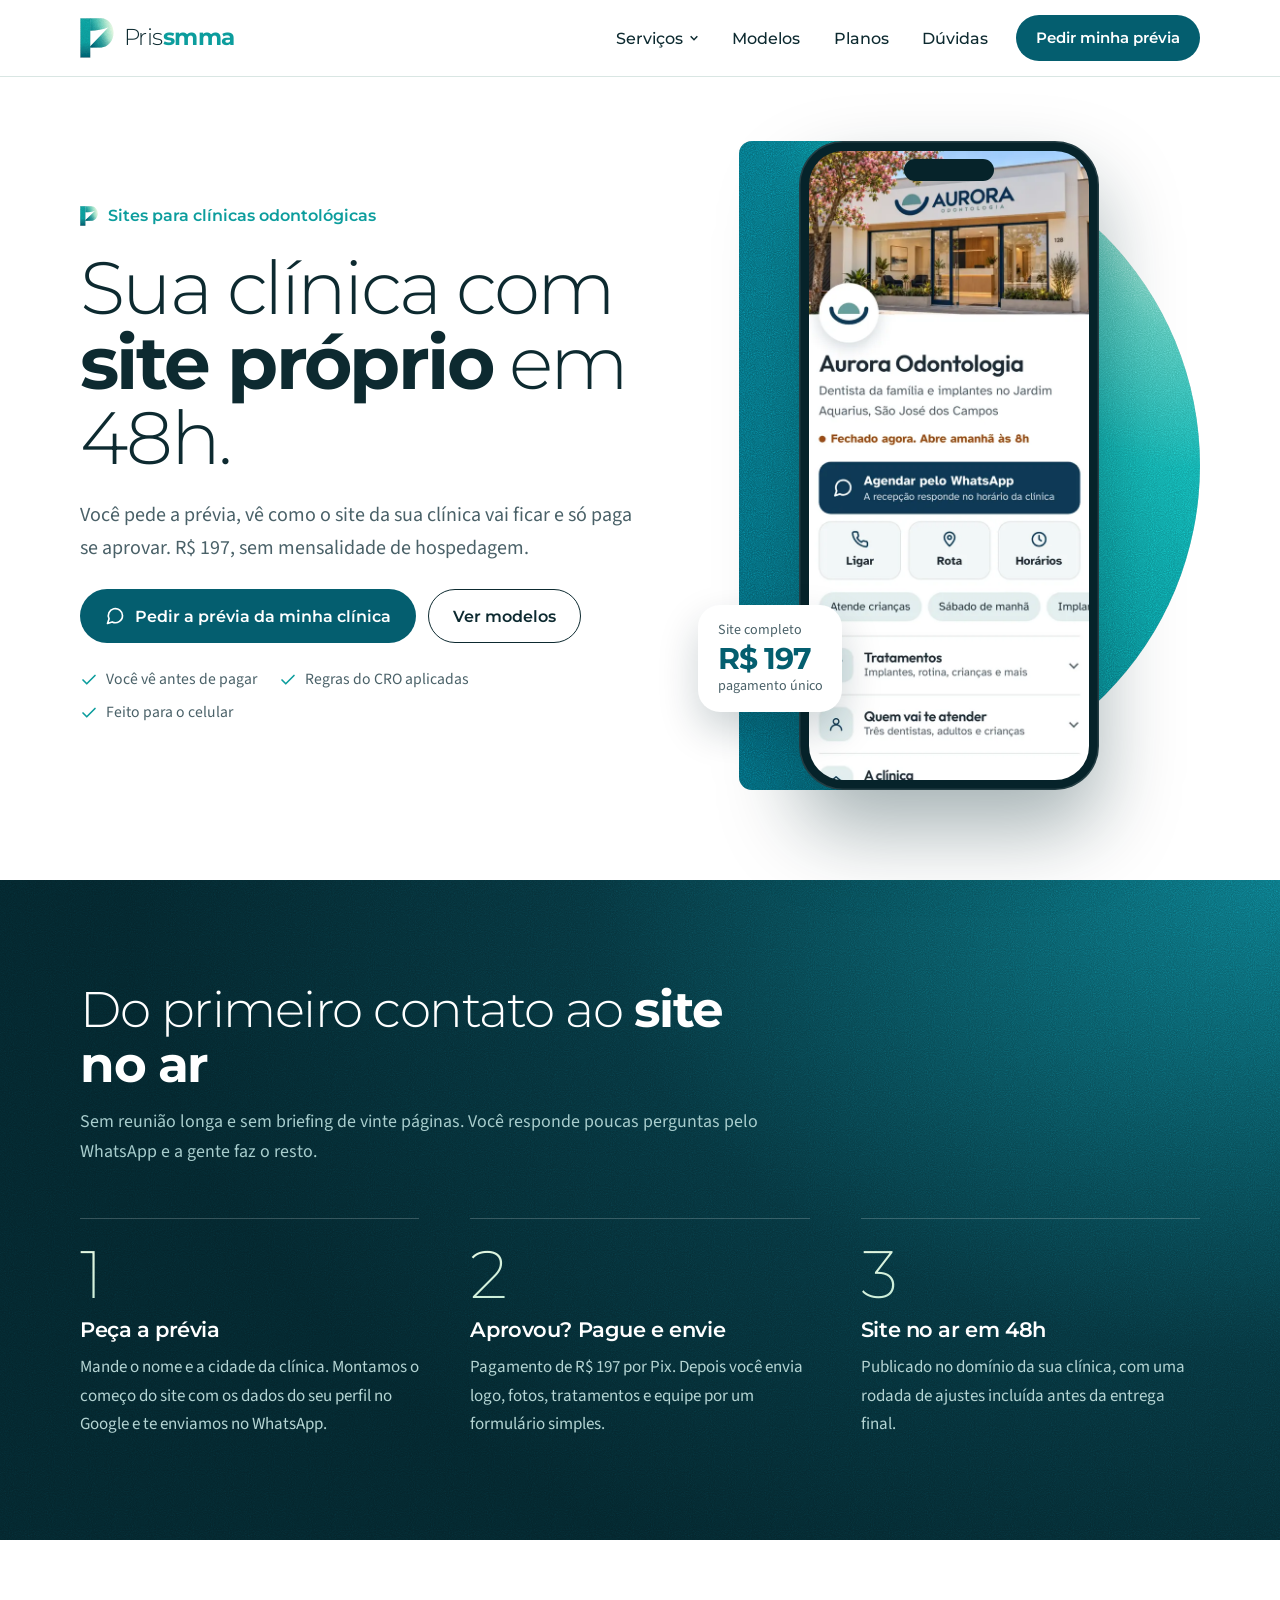
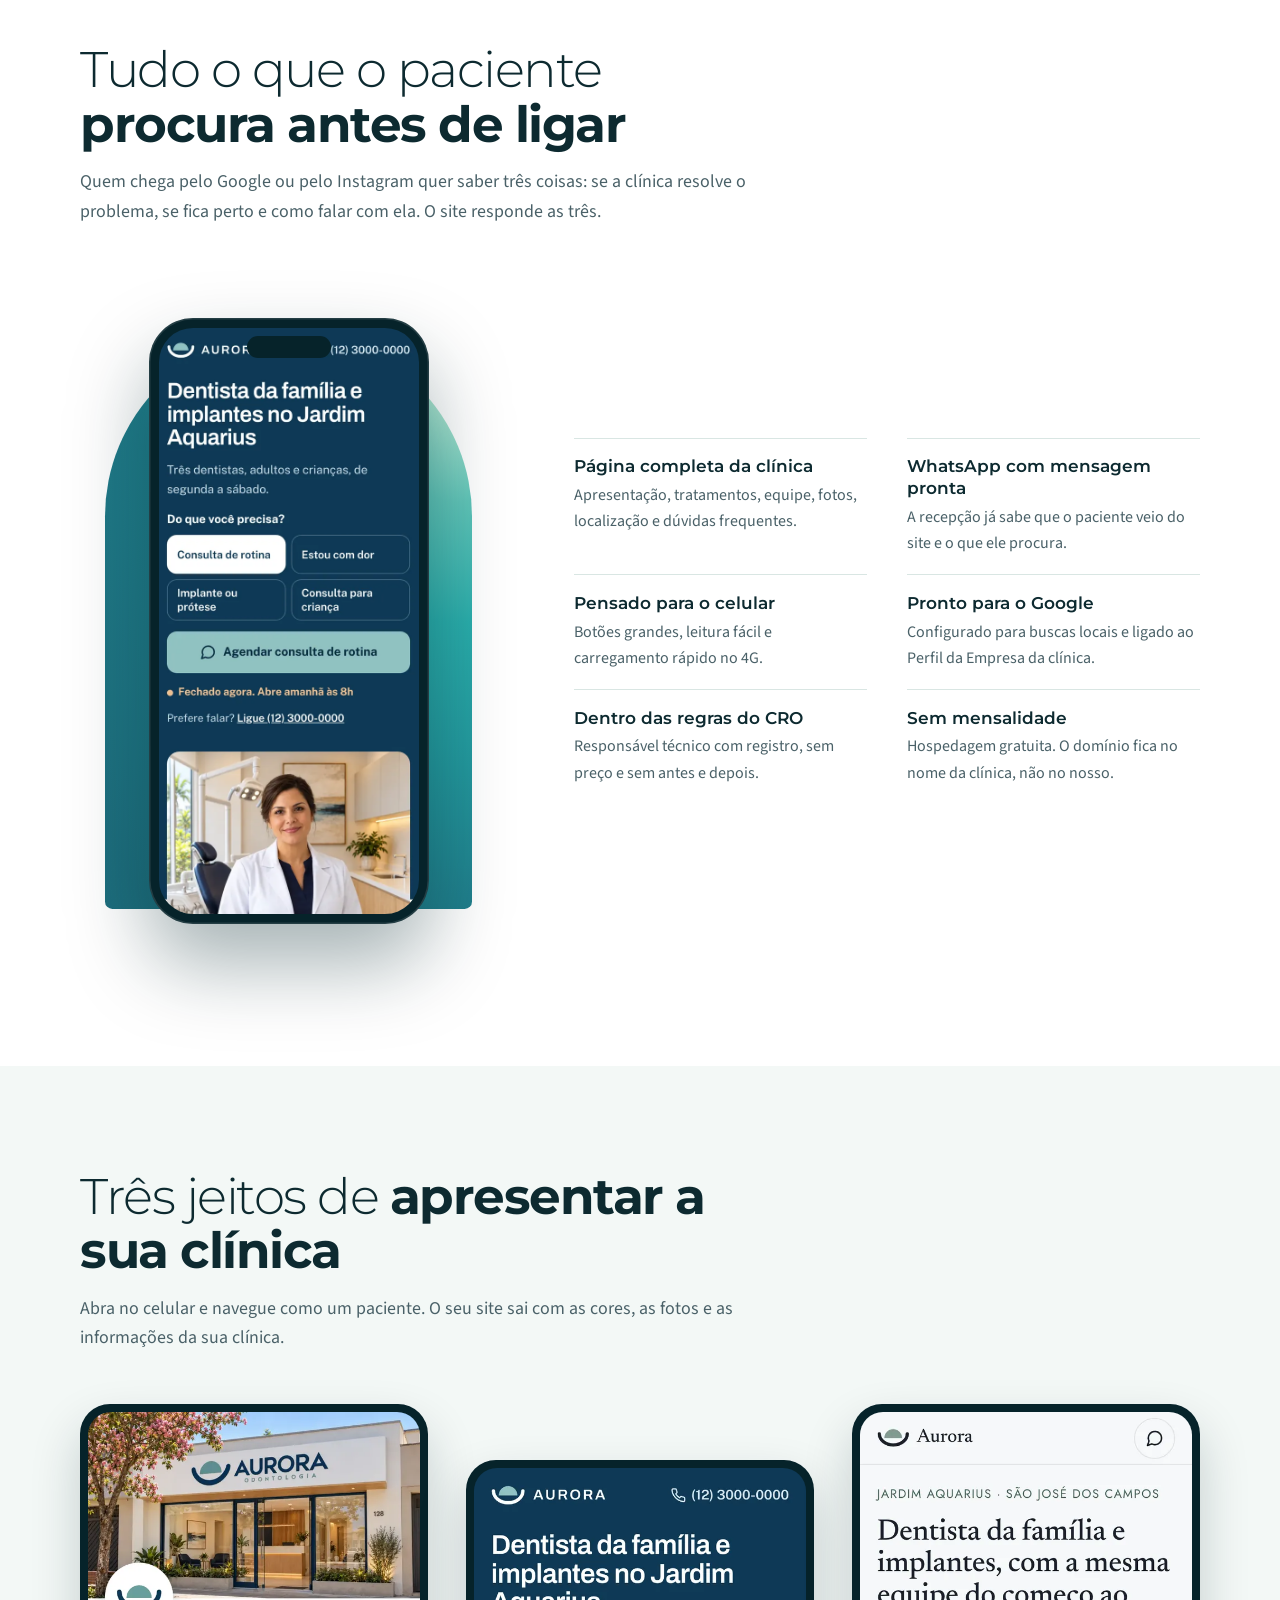
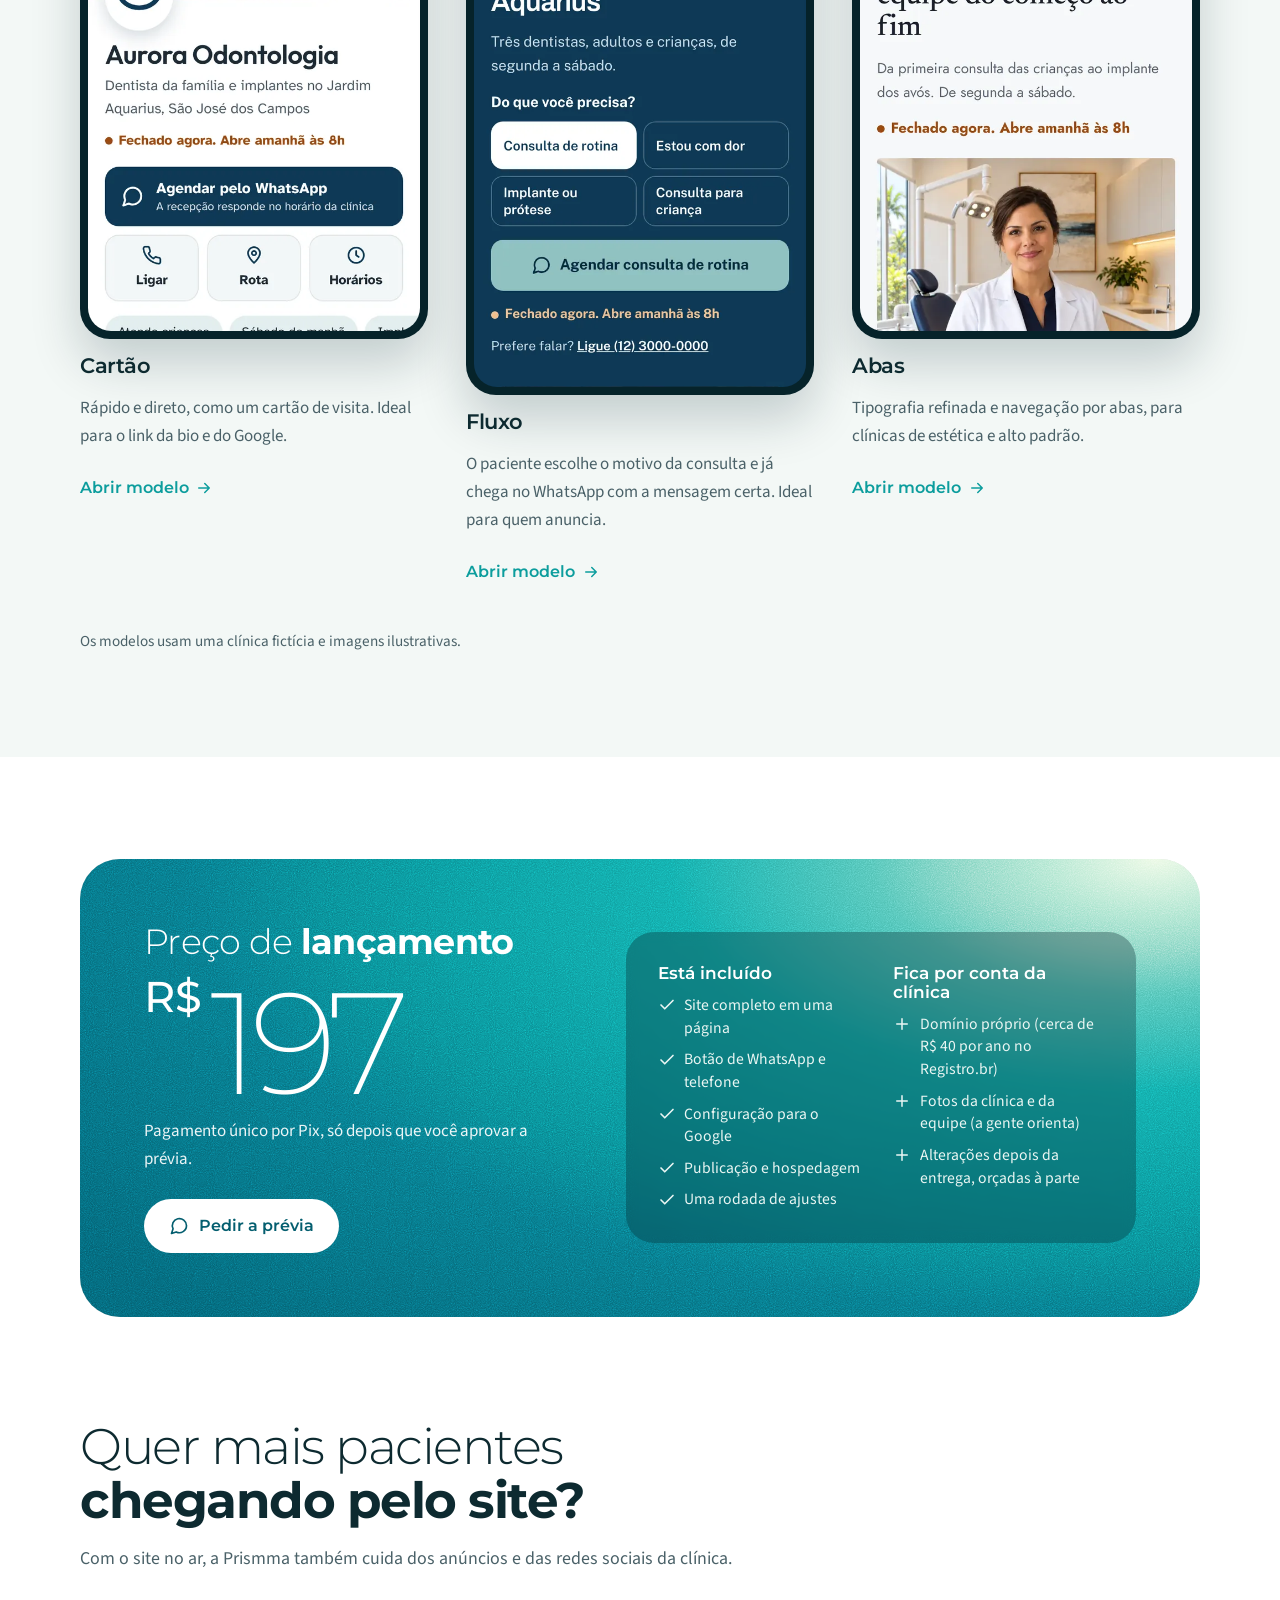
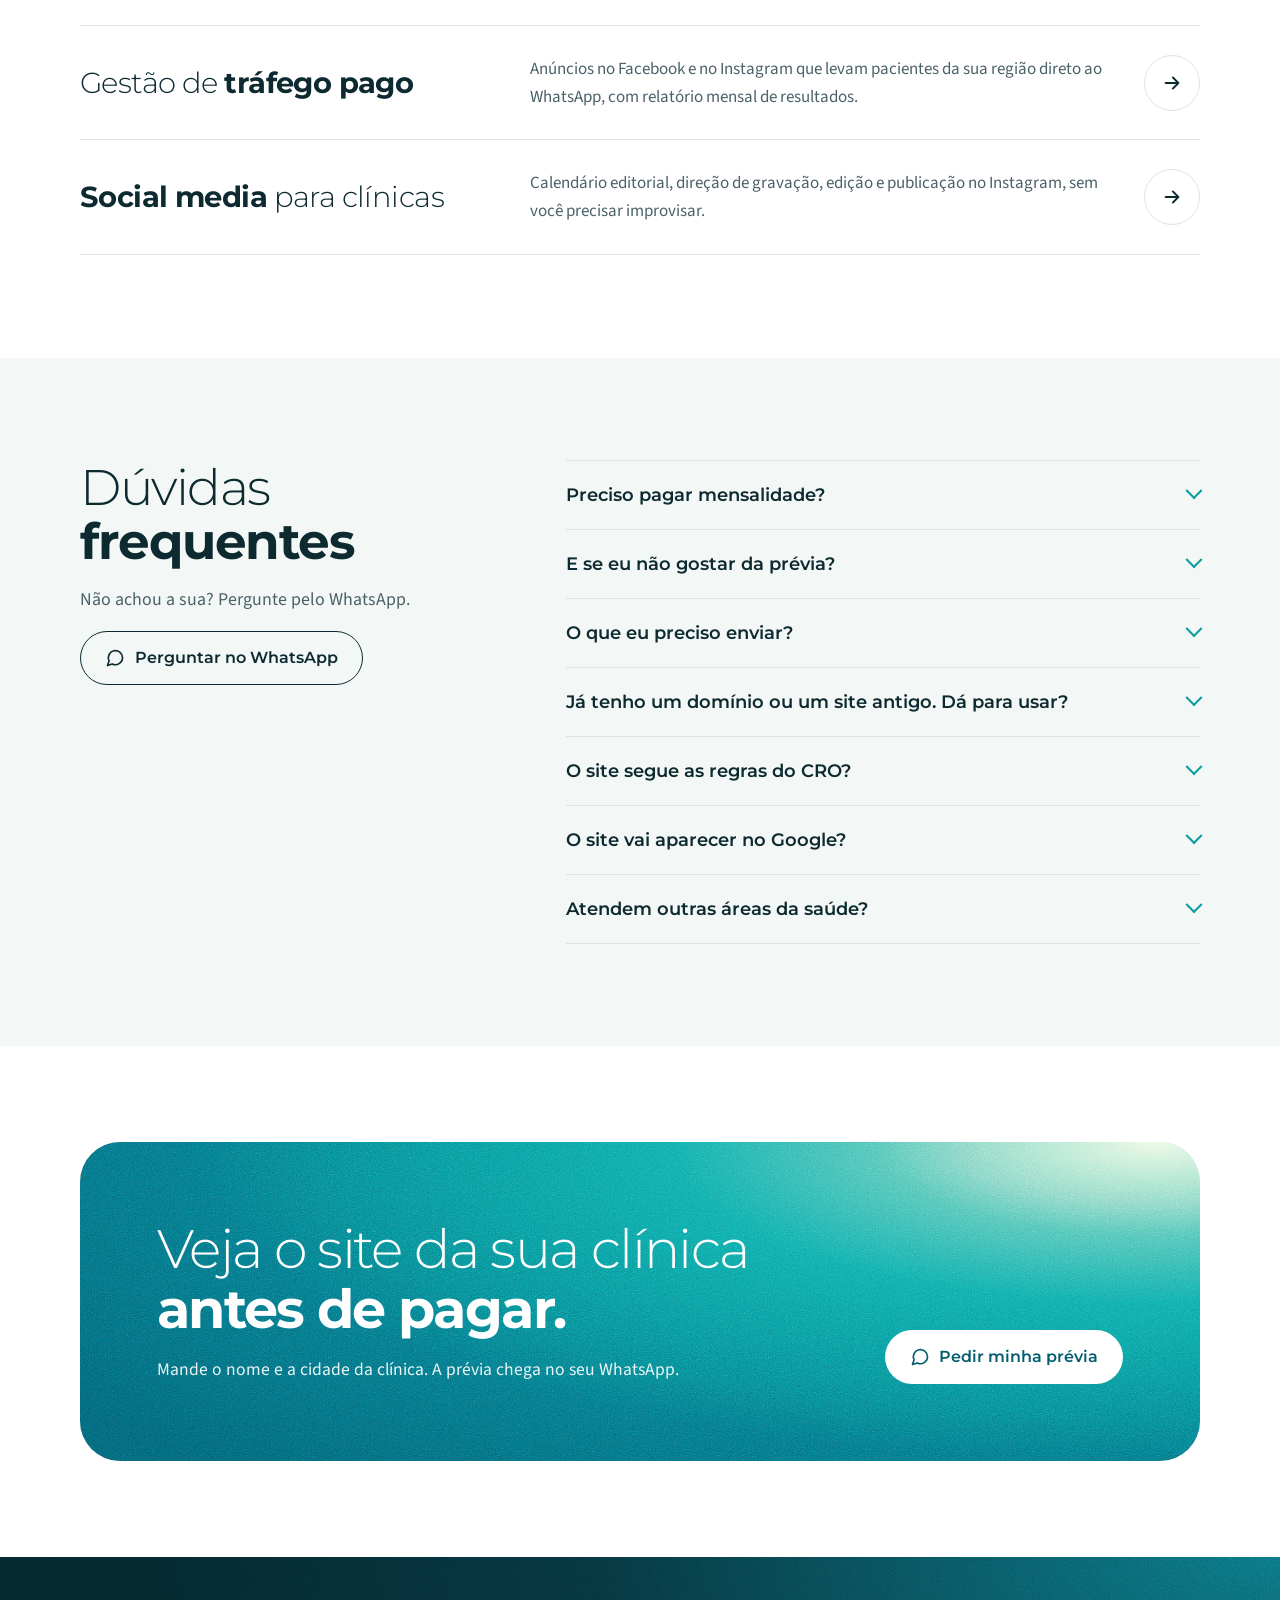
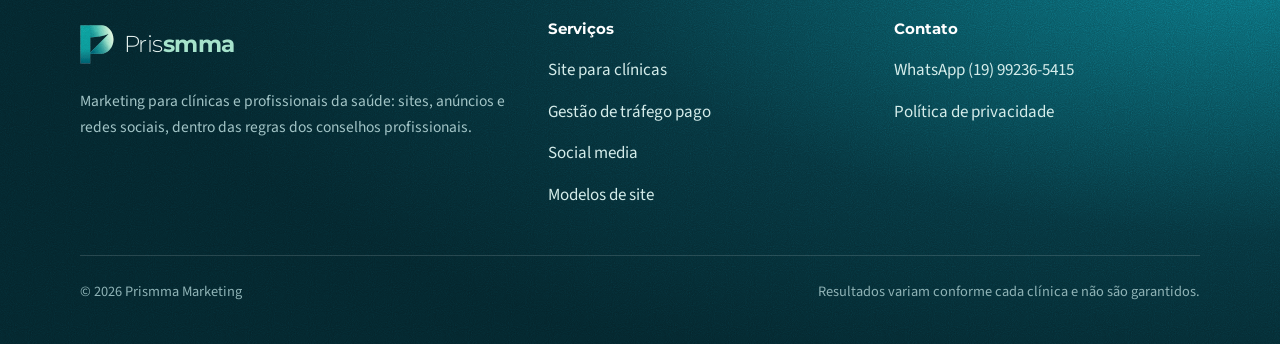
==== commit 809507b7: "Add files via upload" ====
--- a/index.html
+++ b/index.html
@@ -1,1836 +1,358 @@
-<!DOCTYPE html>
+<!doctype html>
 <html lang="pt-BR">
 <head>
-    <meta charset="UTF-8">
-    <meta name="viewport" content="width=device-width, initial-scale=1.0">
-    <meta name="description" content="Social Media profissional para clínicas e profissionais da saúde. Conteúdo semanal consistente, organização e direção estratégica.">
-    <title>Prismma Social | Social Media para Clínicas de Saúde</title>
-    <style>
-        :root {
-            --bg: #fafafa;
-            --card: #ffffff;
-            --text: #1a1a1a;
-            --muted: #6b7280;
-            --border: #e5e7eb;
-            --primary: #0f766e;
-            --primary-hover: #0d5e58;
-            --accent: #f0fdfa;
-            --shadow: rgba(0, 0, 0, 0.08);
-            --gradient-1: linear-gradient(135deg, #0f766e 0%, #14b8a6 100%);
-            --gradient-2: linear-gradient(135deg, #f0fdfa 0%, #ccfbf1 100%);
-        }
-
-        * {
-            margin: 0;
-            padding: 0;
-            box-sizing: border-box;
-        }
-
-        html {
-            scroll-behavior: smooth;
-        }
-
-        body {
-            font-family: system-ui, -apple-system, BlinkMacSystemFont, 'Segoe UI', sans-serif;
-            background: var(--bg);
-            color: var(--text);
-            line-height: 1.6;
-            -webkit-font-smoothing: antialiased;
-        }
-
-        .container {
-            max-width: 1100px;
-            margin: 0 auto;
-            padding: 0 20px;
-        }
-
-        /* Header */
-        header {
-            background: var(--card);
-            border-bottom: 1px solid var(--border);
-            padding: 0;
-            position: sticky;
-            top: 0;
-            z-index: 100;
-            box-shadow: 0 1px 3px var(--shadow);
-        }
-
-        .header-content {
-            height: 76px;
-            display: flex;
-            justify-content: space-between;
-            align-items: center;
-            gap: 32px;
-        }
-
-        .logo-container {
-            flex: 0 0 auto;
-            height: 100%;
-            display: flex;
-            align-items: center;
-            justify-content: flex-start;
-        }
-
-        .logo-container img {
-            display: block;
-            height: 38px;
-            width: auto;
-            object-fit: contain;
-        }
-
-        .logo {
-            font-size: 20px;
-            font-weight: 700;
-            color: var(--primary);
-            letter-spacing: -0.5px;
-        }
-
-        .header-nav {
-            margin-left: auto;
-            height: 100%;
-            display: flex;
-            align-items: center;
-            justify-content: flex-end;
-            gap: 24px;
-        }
-
-        .header-nav a {
-            display: inline-flex;
-            align-items: center;
-            justify-content: center;
-            height: 44px;
-            color: var(--text);
-            text-decoration: none;
-            font-size: 14px;
-            font-weight: 500;
-            line-height: 1;
-            transition: color 0.2s;
-        }
-
-        .header-nav .btn {
-            height: 44px;
-            padding: 0 22px;
-            line-height: 1;
-        }
-
-        .header-nav a:hover {
-            color: var(--primary);
-        }
-
-        /* Hero Section */
-        .hero {
-            padding: 100px 0 80px;
-            background: var(--gradient-2);
-            position: relative;
-            overflow: hidden;
-        }
-
-        .hero::before {
-            content: '';
-            position: absolute;
-            top: 0;
-            right: 0;
-            width: 500px;
-            height: 500px;
-            background: radial-gradient(circle, rgba(20, 184, 166, 0.1) 0%, transparent 70%);
-            border-radius: 50%;
-        }
-
-        .hero-content {
-            position: relative;
-            z-index: 1;
-        }
-
-        .hero h1 {
-            font-size: clamp(36px, 5vw, 56px);
-            font-weight: 800;
-            line-height: 1.1;
-            margin-bottom: 24px;
-            letter-spacing: -2px;
-            color: var(--text);
-            text-align: center;
-        }
-
-        .hero h2 {
-            font-size: clamp(18px, 3vw, 24px);
-            font-weight: 400;
-            line-height: 1.5;
-            color: var(--muted);
-            max-width: 800px;
-            margin: 0 auto 50px;
-            text-align: center;
-        }
-
-        .hero-bullets {
-            display: grid;
-            grid-template-columns: repeat(auto-fit, minmax(280px, 1fr));
-            gap: 30px;
-            max-width: 960px;
-            margin: 0 auto 60px;
-        }
-
-        .hero-bullet {
-            background: var(--card);
-            padding: 30px;
-            border-radius: 12px;
-            border: 1px solid var(--border);
-            display: flex;
-            align-items: flex-start;
-            gap: 16px;
-            transition: all 0.3s;
-            box-shadow: 0 2px 8px rgba(0, 0, 0, 0.04);
-        }
-
-        .hero-bullet:hover {
-            transform: translateY(-4px);
-            box-shadow: 0 8px 20px rgba(15, 118, 110, 0.15);
-            border-color: var(--primary);
-        }
-
-        .hero-bullet svg {
-            flex-shrink: 0;
-            margin-top: 2px;
-        }
-
-        .hero-bullet h3 {
-            font-size: 18px;
-            font-weight: 700;
-            margin-bottom: 8px;
-            color: var(--text);
-        }
-
-        .hero-bullet p {
-            font-size: 15px;
-            color: var(--muted);
-            line-height: 1.6;
-        }
-
-        /* Buttons */
-        .btn {
-            display: inline-block;
-            padding: 18px 40px;
-            font-size: 16px;
-            font-weight: 600;
-            text-decoration: none;
-            border-radius: 10px;
-            transition: all 0.3s;
-            cursor: pointer;
-            border: none;
-            font-family: inherit;
-            text-align: center;
-        }
-
-        .btn-primary {
-            background: var(--gradient-1);
-            color: white;
-            box-shadow: 0 4px 14px rgba(15, 118, 110, 0.3);
-        }
-
-        .btn-primary:hover {
-            transform: translateY(-2px);
-            box-shadow: 0 6px 20px rgba(15, 118, 110, 0.4);
-        }
-
-        .btn-secondary {
-            background: transparent;
-            color: var(--primary);
-            border: 2px solid var(--primary);
-        }
-
-        .btn-secondary:hover {
-            background: var(--accent);
-            transform: translateY(-2px);
-        }
-
-        .hero-cta {
-            display: flex;
-            flex-wrap: wrap;
-            gap: 20px;
-            justify-content: center;
-            align-items: center;
-        }
-
-        /* How It Works Section */
-        .how-it-works {
-            padding: 100px 0;
-            background: var(--card);
-        }
-
-        .section-title {
-            text-align: center;
-            font-size: clamp(32px, 4vw, 44px);
-            font-weight: 800;
-            margin-bottom: 16px;
-            letter-spacing: -1.5px;
-        }
-
-        .section-subtitle {
-            text-align: center;
-            font-size: 19px;
-            color: var(--muted);
-            margin-bottom: 70px;
-            max-width: 650px;
-            margin-left: auto;
-            margin-right: auto;
-            line-height: 1.6;
-        }
-
-        .steps {
-            display: grid;
-            grid-template-columns: repeat(auto-fit, minmax(300px, 1fr));
-            gap: 50px;
-            max-width: 1000px;
-            margin: 0 auto;
-        }
-
-        .step {
-            text-align: center;
-            position: relative;
-        }
-
-        .step-number {
-            width: 70px;
-            height: 70px;
-            background: var(--gradient-1);
-            border-radius: 50%;
-            display: flex;
-            align-items: center;
-            justify-content: center;
-            font-size: 28px;
-            font-weight: 800;
-            color: white;
-            margin: 0 auto 24px;
-            box-shadow: 0 4px 16px rgba(15, 118, 110, 0.3);
-        }
-
-        .step h3 {
-            font-size: 22px;
-            margin-bottom: 14px;
-            font-weight: 700;
-        }
-
-        .step p {
-            color: var(--muted);
-            font-size: 16px;
-            line-height: 1.7;
-        }
-
-        /* Desktop: Center the 3rd step */
-        @media (min-width: 1024px) {
-            .steps {
-                grid-template-columns: repeat(3, 1fr);
-            }
-        }
-
-
-        /* Work Samples Section */
-        .work-samples {
-            padding: 100px 0 48px;
-            background: var(--bg);
-            position: relative;
-            overflow: hidden;
-        }
-
-        .work-samples::before {
-            content: '';
-            position: absolute;
-            left: -180px;
-            top: 80px;
-            width: 420px;
-            height: 420px;
-            background: radial-gradient(circle, rgba(20, 184, 166, 0.10) 0%, transparent 70%);
-            border-radius: 50%;
-            pointer-events: none;
-        }
-
-        .work-samples .container {
-            position: relative;
-            z-index: 1;
-            max-width: 1460px;
-        }
-
-        .work-eyebrow {
-            display: inline-flex;
-            align-items: center;
-            gap: 8px;
-            margin: 0 auto 16px;
-            padding: 8px 16px;
-            border-radius: 999px;
-            background: var(--accent);
-            color: var(--primary);
-            border: 1px solid rgba(15, 118, 110, 0.18);
-            font-size: 13px;
-            font-weight: 800;
-            text-transform: uppercase;
-            letter-spacing: 0.8px;
-        }
-
-        .work-eyebrow-wrap {
-            text-align: center;
-        }
-
-        .instagram-carousel-shell {
-            position: relative;
-        }
-
-        .instagram-showcase {
-            display: grid;
-            grid-template-columns: repeat(3, minmax(360px, 1fr));
-            gap: 28px;
-            align-items: stretch;
-            justify-content: center;
-            margin-top: 58px;
-        }
-
-        .instagram-card {
-            min-width: 0;
-            width: 100%;
-            overflow: hidden;
-            display: flex;
-            flex-direction: column;
-            background: var(--card);
-            border: 1px solid var(--border);
-            border-radius: 18px;
-            padding: 18px;
-            box-shadow: 0 8px 24px rgba(0, 0, 0, 0.06);
-            transition: transform 0.3s, box-shadow 0.3s, border-color 0.3s, opacity 0.25s;
-        }
-
-        .instagram-card:hover {
-            transform: translateY(-5px);
-            box-shadow: 0 14px 32px rgba(15, 118, 110, 0.14);
-            border-color: rgba(15, 118, 110, 0.35);
-        }
-
-        .sample-label {
-            display: block;
-            flex: 0 0 auto;
-            color: var(--primary);
-            font-size: 12px;
-            font-weight: 800;
-            text-transform: uppercase;
-            letter-spacing: 1px;
-            margin-bottom: 14px;
-            text-align: center;
-        }
-
-        /* Todos os embeds terminam exatamente na mesma altura. O gradiente
-           suaviza o fim da legenda sem criar cortes secos ou cartões irregulares. */
-        .instagram-frame {
-            position: relative;
-            display: flex;
-            justify-content: center;
-            align-items: flex-start;
-            width: 100%;
-            height: 900px;
-            min-width: 0;
-            overflow: hidden;
-            border-radius: 14px;
-            background: #ffffff;
-        }
-
-        .instagram-frame::after {
-            content: '';
-            position: absolute;
-            z-index: 4;
-            left: 0;
-            right: 0;
-            bottom: 0;
-            height: 130px;
-            pointer-events: none;
-            background: linear-gradient(
-                to bottom,
-                rgba(255, 255, 255, 0) 0%,
-                rgba(255, 255, 255, 0.72) 48%,
-                #ffffff 88%,
-                #ffffff 100%
-            );
-        }
-
-        .instagram-frame .instagram-media,
-        .instagram-frame iframe {
-            display: block !important;
-            width: 100% !important;
-            min-width: 0 !important;
-            max-width: 540px !important;
-            margin: 0 auto !important;
-            border: 0 !important;
-        }
-
-        .instagram-frame iframe {
-            overflow: visible !important;
-        }
-
-        .instagram-fallback {
-            min-height: 760px;
-            width: 100%;
-            display: flex;
-            align-items: center;
-            justify-content: center;
-            padding: 24px;
-            border: 1px solid var(--border);
-            border-radius: 12px;
-            color: var(--primary);
-            font-weight: 700;
-            text-align: center;
-            text-decoration: none;
-            background: var(--accent);
-        }
-
-        .instagram-carousel-arrow,
-        .instagram-carousel-status {
-            display: none;
-        }
-
-        .work-cta {
-            text-align: center;
-            margin-top: 36px;
-        }
-
-        .work-note {
-            font-size: 14px;
-            color: var(--muted);
-            max-width: 680px;
-            margin: 16px auto 0;
-            line-height: 1.7;
-        }
-
-        /* Plans Section */
-        .plans {
-            padding: 56px 0 100px;
-            background: var(--bg);
-        }
-
-        .plans-grid {
-            display: grid;
-            grid-template-columns: repeat(auto-fit, minmax(320px, 1fr));
-            gap: 35px;
-            margin-top: 70px;
-        }
-
-        .plan-card {
-            background: var(--card);
-            border: 2px solid var(--border);
-            border-radius: 16px;
-            padding: 45px 35px;
-            position: relative;
-            transition: all 0.3s;
-        }
-
-        .plan-card:hover {
-            transform: translateY(-6px);
-            box-shadow: 0 16px 32px rgba(0, 0, 0, 0.12);
-        }
-
-        .plan-card.featured {
-            border-color: var(--primary);
-            box-shadow: 0 12px 24px rgba(15, 118, 110, 0.15);
-            transform: scale(1.02);
-        }
-
-        .plan-card.featured:hover {
-            transform: scale(1.02) translateY(-6px);
-        }
-
-        .plan-badge {
-            position: absolute;
-            top: -14px;
-            left: 50%;
-            transform: translateX(-50%);
-            background: var(--gradient-1);
-            color: white;
-            padding: 8px 24px;
-            border-radius: 25px;
-            font-size: 13px;
-            font-weight: 700;
-            text-transform: uppercase;
-            letter-spacing: 0.5px;
-            box-shadow: 0 4px 12px rgba(15, 118, 110, 0.3);
-        }
-
-        .plan-name {
-            font-size: 13px;
-            text-transform: uppercase;
-            letter-spacing: 1.5px;
-            color: var(--muted);
-            font-weight: 700;
-            margin-bottom: 10px;
-        }
-
-        .plan-title {
-            font-size: 26px;
-            font-weight: 800;
-            margin-bottom: 18px;
-            color: var(--text);
-        }
-
-        .plan-price {
-            font-size: 48px;
-            font-weight: 900;
-            color: var(--primary);
-            margin-bottom: 10px;
-            letter-spacing: -2px;
-        }
-
-        .plan-price small {
-            font-size: 18px;
-            font-weight: 500;
-            color: var(--muted);
-        }
-
-        .plan-billing {
-            font-size: 14px;
-            color: var(--muted);
-            margin-bottom: 35px;
-            min-height: 40px;
-        }
-
-        .plan-features {
-            list-style: none;
-            margin-bottom: 35px;
-        }
-
-        .plan-features li {
-            padding: 14px 0;
-            border-bottom: 1px solid var(--border);
-            font-size: 15px;
-            display: flex;
-            align-items: flex-start;
-            gap: 12px;
-            line-height: 1.5;
-        }
-
-        .plan-features li:last-child {
-            border-bottom: none;
-        }
-
-        .plan-features svg {
-            flex-shrink: 0;
-            margin-top: 2px;
-        }
-
-        .plan-cta {
-            width: 100%;
-        }
-
-        /* What's Included Section */
-        .included {
-            padding: 100px 0;
-            background: var(--card);
-        }
-
-        .included-grid {
-            display: grid;
-            grid-template-columns: repeat(auto-fit, minmax(320px, 1fr));
-            gap: 35px;
-            margin-top: 50px;
-        }
-
-        .included-card {
-            background: var(--bg);
-            border: 1px solid var(--border);
-            border-radius: 12px;
-            padding: 35px;
-            transition: all 0.3s;
-        }
-
-        .included-card:hover {
-            border-color: var(--primary);
-            box-shadow: 0 8px 20px rgba(0, 0, 0, 0.08);
-        }
-
-        .included-card h3 {
-            font-size: 19px;
-            margin-bottom: 20px;
-            display: flex;
-            align-items: center;
-            gap: 12px;
-            font-weight: 700;
-        }
-
-        .included-card ul {
-            list-style: none;
-            font-size: 15px;
-            color: var(--muted);
-        }
-
-        .included-card li {
-            padding: 10px 0;
-            padding-left: 24px;
-            position: relative;
-            line-height: 1.6;
-        }
-
-        .included-card li:before {
-            content: "•";
-            position: absolute;
-            left: 0;
-            color: var(--primary);
-            font-weight: bold;
-            font-size: 18px;
-        }
-
-        /* Credibility Section (replaces testimonials) */
-        .credibility {
-            padding: 100px 0;
-            background: var(--gradient-2);
-        }
-
-        .stats {
-            display: grid;
-            grid-template-columns: repeat(auto-fit, minmax(250px, 1fr));
-            gap: 40px;
-            margin-top: 60px;
-            text-align: center;
-        }
-
-        .stat {
-            background: var(--card);
-            padding: 40px 30px;
-            border-radius: 12px;
-            border: 1px solid var(--border);
-            transition: all 0.3s;
-        }
-
-        .stat:hover {
-            transform: translateY(-4px);
-            box-shadow: 0 8px 20px rgba(0, 0, 0, 0.1);
-        }
-
-        .stat h3 {
-            font-size: 48px;
-            font-weight: 900;
-            color: var(--primary);
-            margin-bottom: 12px;
-            letter-spacing: -1px;
-        }
-
-        .stat p {
-            font-size: 15px;
-            color: var(--muted);
-            line-height: 1.5;
-        }
-
-        .guarantee-box {
-            background: var(--card);
-            border: 2px solid var(--primary);
-            border-radius: 16px;
-            padding: 45px;
-            margin-top: 60px;
-            text-align: center;
-            box-shadow: 0 8px 24px rgba(15, 118, 110, 0.15);
-        }
-
-        .guarantee-icon {
-            width: 80px;
-            height: 80px;
-            background: var(--gradient-1);
-            border-radius: 50%;
-            display: flex;
-            align-items: center;
-            justify-content: center;
-            margin: 0 auto 24px;
-            box-shadow: 0 4px 16px rgba(15, 118, 110, 0.3);
-        }
-
-        .guarantee-icon svg {
-            color: white;
-        }
-
-        .guarantee-box h3 {
-            font-size: 26px;
-            font-weight: 800;
-            margin-bottom: 16px;
-            color: var(--text);
-        }
-
-        .guarantee-box p {
-            font-size: 17px;
-            color: var(--muted);
-            line-height: 1.7;
-            max-width: 700px;
-            margin: 0 auto;
-        }
-
-        .guarantee-box strong {
-            color: var(--primary);
-            font-weight: 700;
-        }
-
-        /* FAQ Section */
-        .faq {
-            padding: 100px 0;
-            background: var(--card);
-        }
-
-        .faq-list {
-            max-width: 850px;
-            margin: 50px auto 0;
-        }
-
-        .faq-item {
-            border-bottom: 1px solid var(--border);
-            padding: 28px 0;
-        }
-
-        .faq-question {
-            width: 100%;
-            text-align: left;
-            background: none;
-            border: none;
-            font-size: 18px;
-            font-weight: 700;
-            color: var(--text);
-            cursor: pointer;
-            display: flex;
-            justify-content: space-between;
-            align-items: center;
-            gap: 20px;
-            font-family: inherit;
-        }
-
-        .faq-question:hover {
-            color: var(--primary);
-        }
-
-        .faq-icon {
-            flex-shrink: 0;
-            transition: transform 0.3s;
-        }
-
-        .faq-item.active .faq-icon {
-            transform: rotate(180deg);
-        }
-
-        .faq-answer {
-            max-height: 0;
-            overflow: hidden;
-            transition: max-height 0.3s ease;
-        }
-
-        .faq-answer-content {
-            padding-top: 18px;
-            font-size: 16px;
-            line-height: 1.8;
-            color: var(--muted);
-        }
-
-        /* Footer */
-        footer {
-            background: var(--text);
-            color: #ffffff;
-            padding: 70px 0 35px;
-        }
-
-        .footer-content {
-            display: grid;
-            grid-template-columns: repeat(auto-fit, minmax(280px, 1fr));
-            gap: 50px;
-            margin-bottom: 50px;
-        }
-
-        .footer-section h3 {
-            font-size: 18px;
-            margin-bottom: 18px;
-            font-weight: 700;
-        }
-
-        .footer-section p {
-            font-size: 15px;
-            line-height: 1.8;
-            color: #d1d5db;
-        }
-
-        .footer-bottom {
-            padding-top: 35px;
-            border-top: 1px solid rgba(255, 255, 255, 0.1);
-            text-align: center;
-            font-size: 14px;
-            color: #9ca3af;
-        }
-
-        /* Sticky CTA Mobile */
-        .sticky-cta {
-            display: none;
-            position: fixed;
-            bottom: 0;
-            left: 0;
-            right: 0;
-            background: var(--card);
-            border-top: 2px solid var(--primary);
-            padding: 14px 20px;
-            box-shadow: 0 -4px 16px rgba(0, 0, 0, 0.15);
-            z-index: 99;
-        }
-
-        .sticky-cta .btn {
-            width: 100%;
-            padding: 16px;
-        }
-
-        /* Floating WhatsApp CTA Desktop */
-        .whatsapp-float {
-            position: fixed;
-            bottom: 28px;
-            right: 28px;
-            width: 60px;
-            height: 60px;
-            background: #25D366;
-            color: white;
-            border-radius: 50%;
-            display: flex;
-            align-items: center;
-            justify-content: center;
-            box-shadow: 0 4px 16px rgba(0, 0, 0, 0.25);
-            z-index: 98;
-            transition: transform 0.2s;
-        }
-
-        .whatsapp-float:hover {
-            transform: scale(1.08);
-        }
-
-        @media (max-width: 1280px) and (min-width: 769px) {
-            .instagram-showcase {
-                grid-template-columns: repeat(2, minmax(0, 1fr));
-                max-width: 940px;
-                margin-left: auto;
-                margin-right: auto;
-            }
-
-            .instagram-frame {
-                height: 900px;
-            }
-        }
-
-        @media (max-width: 768px) {
-            .sticky-cta {
-                display: block;
-            }
-
-            .whatsapp-float {
-                display: none;
-            }
-
-            #cta-header-whatsapp {
-                display: none;
-            }
-
-            .hero {
-                padding: 70px 0 50px;
-            }
-
-            .hero-bullets {
-                grid-template-columns: 1fr;
-            }
-
-            .plans-grid {
-                grid-template-columns: 1fr;
-            }
-
-
-            .work-samples {
-                padding: 72px 0 38px;
-            }
-
-            .instagram-carousel-shell {
-                max-width: 480px;
-                margin: 0 auto;
-                padding: 0 28px;
-            }
-
-            .instagram-showcase {
-                display: block;
-                position: relative;
-                width: 100%;
-                max-width: none;
-                margin: 42px auto 0;
-            }
-
-            /* No celular, somente o cartão ativo ocupa o espaço visual. Os
-               demais permanecem carregados para que o Instagram não reinicie. */
-            .instagram-card {
-                position: absolute;
-                inset: 0;
-                padding: 14px;
-                opacity: 0;
-                visibility: hidden;
-                pointer-events: none;
-                transform: translateX(14px);
-            }
-
-            .instagram-card.is-active {
-                position: relative;
-                inset: auto;
-                opacity: 1;
-                visibility: visible;
-                pointer-events: auto;
-                transform: translateX(0);
-            }
-
-            .instagram-card:hover,
-            .instagram-card.is-active:hover {
-                transform: translateX(0);
-            }
-
-            .instagram-frame {
-                height: clamp(760px, 215vw, 880px);
-            }
-
-            .instagram-frame::after {
-                height: 118px;
-            }
-
-            .instagram-carousel-arrow {
-                position: absolute;
-                z-index: 10;
-                top: calc(50% - 2px);
-                width: 44px;
-                height: 44px;
-                border: 1px solid rgba(15, 118, 110, 0.24);
-                border-radius: 50%;
-                display: flex;
-                align-items: center;
-                justify-content: center;
-                padding: 0;
-                background: rgba(255, 255, 255, 0.96);
-                color: var(--primary);
-                box-shadow: 0 7px 22px rgba(0, 0, 0, 0.16);
-                cursor: pointer;
-                transform: translateY(-50%);
-                transition: transform 0.2s, background 0.2s, box-shadow 0.2s;
-            }
-
-            .instagram-carousel-arrow:active {
-                transform: translateY(-50%) scale(0.94);
-            }
-
-            .instagram-carousel-arrow:hover {
-                background: var(--accent);
-                box-shadow: 0 9px 25px rgba(15, 118, 110, 0.20);
-            }
-
-            .instagram-carousel-prev {
-                left: 5px;
-            }
-
-            .instagram-carousel-next {
-                right: 5px;
-            }
-
-            .instagram-carousel-status {
-                display: flex;
-                align-items: center;
-                justify-content: center;
-                gap: 7px;
-                min-height: 24px;
-                margin-top: 14px;
-                color: var(--muted);
-                font-size: 13px;
-                font-weight: 700;
-                letter-spacing: 0.2px;
-            }
-
-            .instagram-carousel-dot {
-                width: 7px;
-                height: 7px;
-                border-radius: 50%;
-                background: var(--border);
-                transition: width 0.2s, background 0.2s;
-            }
-
-            .instagram-carousel-dot.is-active {
-                width: 20px;
-                border-radius: 999px;
-                background: var(--primary);
-            }
-
-            .work-cta {
-                margin-top: 28px;
-            }
-
-            .plans {
-                padding-top: 46px;
-            }
-
-
-            .header-content {
-                height: 68px;
-                gap: 18px;
-            }
-
-            .logo-container img {
-                height: 34px;
-            }
-
-            .header-nav {
-                gap: 14px;
-            }
-
-            .header-nav a {
-                min-height: 40px;
-                font-size: 13px;
-            }
-
-            .hero-cta {
-                flex-direction: column;
-            }
-
-            .btn {
-                width: 100%;
-                text-align: center;
-            }
-
-            .form-container {
-                padding: 35px 25px;
-            }
-
-            .guarantee-box {
-                padding: 35px 25px;
-            }
-        }
-
-        @media (min-width: 769px) {
-            .plans-grid {
-                grid-template-columns: repeat(3, 1fr);
-            }
-        }
-    </style>
+<meta charset="utf-8">
+<meta name="viewport" content="width=device-width, initial-scale=1, viewport-fit=cover">
+<title>Prismma | Site para clínica odontológica em 48h por R$ 197</title>
+<meta name="description" content="Site completo para sua clínica odontológica em até 48h. Você vê a prévia antes de pagar. R$ 197, sem mensalidade de hospedagem.">
+<link rel="canonical" href="https://prismma.shop/">
+<meta property="og:type" content="website">
+<meta property="og:title" content="Prismma | Site para clínica odontológica em 48h por R$ 197">
+<meta property="og:description" content="Site completo para sua clínica odontológica em até 48h. Você vê a prévia antes de pagar. R$ 197, sem mensalidade de hospedagem.">
+<meta property="og:url" content="https://prismma.shop/">
+<meta property="og:image" content="https://prismma.shop/img/og-prismma.png">
+<meta property="og:locale" content="pt_BR">
+<meta name="theme-color" content="#045e6f">
+<link rel="icon" href="img/prismma-p.svg" type="image/svg+xml">
+<link rel="icon" href="favicon-32x32.png" sizes="32x32" type="image/png">
+<link rel="apple-touch-icon" href="apple-touch-icon.png">
+<link rel="manifest" href="site.webmanifest">
+<link rel="preconnect" href="https://fonts.googleapis.com">
+<link rel="preconnect" href="https://fonts.gstatic.com" crossorigin>
+<link href="https://fonts.googleapis.com/css2?family=Montserrat:wght@200;300;400;500;600;700&family=Source+Sans+3:wght@400;600&display=swap" rel="stylesheet">
+<link rel="stylesheet" href="site.css">
+<style>
+.hero { padding: clamp(2rem, 5vw, 4.5rem) 0 clamp(3.5rem, 7vw, 6rem); }
+.hero-in { display: grid; grid-template-columns: 1.05fr .95fr; gap: clamp(2rem, 5vw, 4.5rem); align-items: center; }
+.hero-texto { display: flex; flex-direction: column; gap: 1.5rem; }
+.para-quem { display: inline-flex; align-items: center; gap: .6rem; color: var(--teal); font: 600 .98rem "Montserrat", system-ui, sans-serif; }
+.para-quem img { width: 18px; }
+.hero h1 { font-size: clamp(2.6rem, 6vw, 4.6rem); font-weight: 300; line-height: 1.02; letter-spacing: -0.035em; }
+.hero h1 b { font-weight: 700; }
+.hero .apoio { font-size: clamp(1.1rem, 1.6vw, 1.25rem); color: var(--tinta-2); max-width: 31em; }
+.botoes { display: flex; flex-wrap: wrap; gap: .8rem; }
+.garantias { list-style: none; padding: 0; display: flex; flex-wrap: wrap; gap: .4rem 1.4rem; font-size: .98rem; color: var(--tinta-2); }
+.garantias li { display: inline-flex; align-items: center; gap: .5rem; }
+.garantias svg { width: 18px; height: 18px; color: var(--teal); flex: none; }
+
+.hero-arte { position: relative; min-height: 560px; display: grid; place-items: center; }
+.bojo { position: absolute; inset: 0 0 0 8%; border-radius: 40px 999px 999px 40px; }
+
+.telefone { position: relative; z-index: 2; width: min(300px, 70%); aspect-ratio: 390 / 844; border-radius: 44px; padding: 10px; background: #06232a; box-shadow: 0 40px 80px rgba(4, 36, 43, .35), inset 0 0 0 1.5px rgba(255, 255, 255, .12); }
+.telefone img { width: 100%; height: 100%; object-fit: cover; object-position: top; border-radius: 34px; }
+.telefone::before { content: ""; position: absolute; top: 18px; left: 50%; width: 30%; height: 22px; transform: translateX(-50%); border-radius: 999px; background: #06232a; z-index: 1; }
+.etiqueta { position: absolute; z-index: 3; left: 0; bottom: 12%; background: var(--fundo); color: var(--tinta); border-radius: 22px; padding: .9rem 1.2rem; box-shadow: 0 18px 40px rgba(4, 36, 43, .2); display: flex; flex-direction: column; gap: .05rem; }
+.etiqueta small { font-size: .88rem; color: var(--tinta-2); }
+.etiqueta b { font: 700 1.9rem/1 "Montserrat", system-ui, sans-serif; letter-spacing: -0.03em; color: var(--petroleo); }
+.etiqueta span { font-size: .88rem; color: var(--tinta-2); }
+
+section { padding: clamp(4rem, 8vw, 7rem) 0; }
+.cab { max-width: 40em; display: flex; flex-direction: column; gap: 1rem; margin-bottom: clamp(2.2rem, 4vw, 3.4rem); }
+.cab h2 { font-size: clamp(2rem, 4vw, 3.1rem); font-weight: 300; letter-spacing: -0.03em; }
+.cab h2 b { font-weight: 700; }
+.cab p { color: var(--tinta-2); font-size: 1.12rem; }
+.grao-escuro .cab h2 { color: #ffffff; }
+.grao-escuro .cab p { color: #a8cdcd; }
+
+.passos { list-style: none; padding: 0; display: grid; grid-template-columns: repeat(3, 1fr); gap: clamp(1.5rem, 4vw, 3.5rem); counter-reset: p; }
+.passos li { counter-increment: p; display: flex; flex-direction: column; gap: .7rem; padding-top: 1.4rem; border-top: 1px solid rgba(255, 255, 255, .2); }
+.passos li::before { content: counter(p); font: 200 4.2rem/1 "Montserrat", system-ui, sans-serif; letter-spacing: -0.04em; background: linear-gradient(135deg, #eaf9e3, #4fbfb1); -webkit-background-clip: text; background-clip: text; color: transparent; }
+.passos h3 { color: #ffffff; font-size: 1.3rem; font-weight: 600; }
+.passos p { color: #b4d4d3; }
+
+.inclui { display: grid; grid-template-columns: .8fr 1.2fr; gap: clamp(2rem, 6vw, 5.5rem); align-items: center; }
+.inclui-arte { position: relative; display: grid; place-items: center; padding: 2.5rem 0; }
+.inclui-arte::before { content: ""; position: absolute; inset: 8% 6%; border-radius: 999px 999px 40px 40px; background: var(--degrade-fundo); opacity: .9; }
+.inclui-arte .telefone { width: min(280px, 78%); }
+.lista-inclui { list-style: none; padding: 0; display: grid; grid-template-columns: 1fr 1fr; gap: 0 2.5rem; }
+.lista-inclui li { padding: 1.1rem 0; border-top: 1px solid var(--linha); display: flex; flex-direction: column; gap: .25rem; }
+.lista-inclui b { font: 600 1.05rem/1.3 "Montserrat", system-ui, sans-serif; }
+.lista-inclui span { color: var(--tinta-2); font-size: 1rem; }
+
+.modelos-sec { background: var(--sup); }
+.modelos { list-style: none; padding: 0; display: grid; grid-template-columns: repeat(3, 1fr); gap: clamp(1.2rem, 3vw, 2.5rem); align-items: start; }
+.modelos li:nth-child(2) { margin-top: 3.5rem; }
+.modelo { display: flex; flex-direction: column; gap: 1rem; text-decoration: none; }
+.modelo .tela { border-radius: 30px; padding: 8px; background: #06232a; box-shadow: 0 24px 50px rgba(4, 36, 43, .2); aspect-ratio: 390 / 600; overflow: hidden; }
+.modelo .tela img { width: 100%; height: 100%; object-fit: cover; object-position: top; border-radius: 23px; }
+.modelo h3 { font-size: 1.3rem; font-weight: 600; }
+.modelo p { color: var(--tinta-2); }
+.modelo .abrir { display: inline-flex; align-items: center; gap: .4rem; min-height: 44px; font: 600 .98rem "Montserrat", system-ui, sans-serif; color: var(--teal); }
+.modelo:hover .abrir { text-decoration: underline; }
+.nota-modelos { margin-top: 2.2rem; font-size: .95rem; color: var(--tinta-2); }
+
+.preco-card { border-radius: 40px; padding: clamp(2rem, 5vw, 4rem); display: grid; grid-template-columns: .9fr 1.1fr; gap: clamp(2rem, 5vw, 4rem); align-items: center; }
+.preco-card h2 { color: #ffffff; font-size: clamp(1.6rem, 3vw, 2.2rem); font-weight: 300; }
+.preco-card h2 b { font-weight: 700; }
+.valor { font: 200 clamp(5rem, 13vw, 9rem)/.9 "Montserrat", system-ui, sans-serif; letter-spacing: -0.06em; color: #ffffff; margin: 1rem 0 .6rem; }
+.valor small { font-size: .3em; font-weight: 500; letter-spacing: -0.01em; vertical-align: top; margin-right: .2em; }
+.preco-card .sub { color: rgba(255, 255, 255, .92); }
+.preco-card .btn { margin-top: 1.6rem; }
+.colunas-preco { display: grid; grid-template-columns: 1fr 1fr; gap: 1.5rem; background: rgba(4, 36, 43, .32); border-radius: 28px; padding: clamp(1.4rem, 3vw, 2rem); backdrop-filter: blur(6px); -webkit-backdrop-filter: blur(6px); }
+.colunas-preco h3 { color: #ffffff; font-size: 1.05rem; font-weight: 600; margin-bottom: .7rem; letter-spacing: 0; }
+.colunas-preco ul { list-style: none; padding: 0; display: grid; gap: .55rem; }
+.colunas-preco li { display: grid; grid-template-columns: 18px 1fr; gap: .55rem; color: #eaf6f3; font-size: .98rem; line-height: 1.45; }
+.colunas-preco svg { width: 18px; height: 18px; margin-top: .15rem; }
+
+.servicos { display: grid; gap: 0; border-top: 1px solid var(--linha); }
+.servico { display: grid; grid-template-columns: 1fr 1.4fr auto; gap: 1.5rem 2.5rem; align-items: center; padding: 1.8rem 0; border-bottom: 1px solid var(--linha); text-decoration: none; }
+.servico h3 { font-size: clamp(1.35rem, 2.4vw, 1.8rem); font-weight: 300; }
+.servico h3 b { font-weight: 700; }
+.servico p { color: var(--tinta-2); }
+.servico .ir { width: 56px; height: 56px; border-radius: 999px; display: grid; place-items: center; border: 1.5px solid var(--linha); color: var(--tinta); transition: background .2s ease, color .2s ease, border-color .2s ease; }
+.servico .ir svg { width: 22px; height: 22px; }
+.servico:hover .ir { background: var(--petroleo); border-color: var(--petroleo); color: #ffffff; }
+
+.faq-in { display: grid; grid-template-columns: .8fr 1.2fr; gap: clamp(2rem, 5vw, 5rem); align-items: start; }
+.faq-in .cab { position: sticky; top: 110px; }
+.faq details { border-top: 1px solid var(--linha); }
+.faq details:last-child { border-bottom: 1px solid var(--linha); }
+.faq summary { list-style: none; cursor: pointer; display: flex; align-items: center; justify-content: space-between; gap: 1rem; min-height: 68px; padding: 1rem 0; font: 600 1.12rem/1.35 "Montserrat", system-ui, sans-serif; }
+.faq summary::-webkit-details-marker { display: none; }
+.faq summary::after { content: ""; flex: none; width: 12px; height: 12px; border-right: 2px solid var(--teal); border-bottom: 2px solid var(--teal); transform: rotate(45deg) translate(-3px, -3px); transition: transform .2s ease; }
+.faq details[open] summary::after { transform: rotate(-135deg) translate(-3px, -3px); }
+.faq details p { padding: 0 2rem 1.4rem 0; color: var(--tinta-2); }
+
+.final { padding: 0 0 clamp(4rem, 8vw, 6rem); }
+.final-card { border-radius: 40px; padding: clamp(2.5rem, 6vw, 5rem); display: grid; grid-template-columns: 1.3fr .7fr; gap: 2rem; align-items: end; }
+.final-card h2 { color: #ffffff; font-size: clamp(2rem, 4.4vw, 3.4rem); font-weight: 300; letter-spacing: -0.03em; }
+.final-card h2 b { font-weight: 700; }
+.final-card p { color: rgba(255, 255, 255, .92); margin-top: 1rem; font-size: 1.1rem; max-width: 30em; }
+.final-card .botoes { justify-content: flex-end; }
+
+@media (max-width: 960px) {
+  .hero-in, .inclui, .preco-card, .faq-in, .final-card { grid-template-columns: 1fr; }
+  .hero-arte { min-height: 520px; }
+  .bojo { inset: 0 0 0 0; }
+  .passos { grid-template-columns: 1fr; gap: 1.2rem; }
+  .passos li { display: grid; grid-template-columns: 64px 1fr; column-gap: 1rem; }
+  .passos li::before { grid-row: span 2; font-size: 3.2rem; }
+  .inclui-arte { order: 2; }
+  .faq-in .cab { position: static; }
+  .final-card .botoes { justify-content: flex-start; }
+  .servico { grid-template-columns: 1fr auto; }
+  .servico p { grid-column: 1; }
+  .servico .ir { grid-row: 1 / span 2; grid-column: 2; }
+  .modelos { grid-auto-flow: column; grid-template-columns: none; grid-auto-columns: 70%; overflow-x: auto; scroll-snap-type: x mandatory; padding-bottom: 1rem; scrollbar-width: none; }
+  .modelos::-webkit-scrollbar { display: none; }
+  .modelos li { scroll-snap-align: start; }
+  .modelos li:nth-child(2) { margin-top: 0; }
+}
+@media (max-width: 600px) {
+  .hero-arte { min-height: 460px; }
+  .etiqueta { bottom: 6%; padding: .7rem 1rem; }
+  .etiqueta b { font-size: 1.6rem; }
+  .lista-inclui, .colunas-preco { grid-template-columns: 1fr; }
+  .botoes .btn { flex: 1 1 100%; }
+}
+
+</style>
 </head>
 <body>
-    <!-- Meta Pixel Placeholder -->
-    <script>
-        // Meta Pixel Code Placeholder
-        // !function(f,b,e,v,n,t,s){if(f.fbq)return;n=f.fbq=function(){n.callMethod?
-        // n.callMethod.apply(n,arguments):n.queue.push(arguments)};if(!f._fbq)f._fbq=n;
-        // n.push=n;n.loaded=!0;n.version='2.0';n.queue=[];t=b.createElement(e);t.async=!0;
-        // t.src=v;s=b.getElementsByTagName(e)[0];s.parentNode.insertBefore(t,s)}(window,
-        // document,'script','https://connect.facebook.net/en_US/fbevents.js');
-        // fbq('init', 'YOUR_PIXEL_ID');
-        // fbq('track', 'PageView');
-    </script>
-
-    <!-- Header -->
-    <header>
-        <div class="container">
-            <div class="header-content">
-                <div class="logo-container">
-                    <img src="img/logo prismma.png" alt="Prismma Social">
-                </div>
-                <nav class="header-nav">
-                    <a href="#trabalhos">Trabalhos</a>
-                    <a href="#planos">Planos</a>
-                    <a href="#faq">FAQ</a>
-                    <a href="#" class="btn btn-primary" id="cta-header-whatsapp" data-event="click_whatsapp_header">Falar no WhatsApp</a>
-                </nav>
-            </div>
-        </div>
-    </header>
-
-    <!-- Hero Section -->
-    <section class="hero">
-        <div class="container hero-content">
-            <h1>Seu Instagram com constância, direção e organização — sem improviso</h1>
-            <h2>Conteúdo semanal + direção de gravação + agendamento. Ideal para clínicas que precisam de presença profissional e demanda local.</h2>
-            
-            <div class="hero-bullets">
-                <div class="hero-bullet">
-                    <svg width="28" height="28" viewBox="0 0 24 24" fill="none" stroke="currentColor" stroke-width="2.5" stroke-linecap="round" stroke-linejoin="round" style="color: var(--primary)">
-                        <polyline points="20 6 9 17 4 12"></polyline>
-                    </svg>
-                    <div>
-                        <h3>Constância Garantida</h3>
-                        <p>Conteúdo semanal agendado e organizado. Você para de postar no improviso e ganha presença profissional.</p>
-                    </div>
-                </div>
-                <div class="hero-bullet">
-                    <svg width="28" height="28" viewBox="0 0 24 24" fill="none" stroke="currentColor" stroke-width="2.5" stroke-linecap="round" stroke-linejoin="round" style="color: var(--primary)">
-                        <polyline points="20 6 9 17 4 12"></polyline>
-                    </svg>
-                    <div>
-                        <h3>Direção Simples</h3>
-                        <p>Orientação clara do que gravar. Material produzido por você, organizado e editado por nós.</p>
-                    </div>
-                </div>
-                <div class="hero-bullet">
-                    <svg width="28" height="28" viewBox="0 0 24 24" fill="none" stroke="currentColor" stroke-width="2.5" stroke-linecap="round" stroke-linejoin="round" style="color: var(--primary)">
-                        <polyline points="20 6 9 17 4 12"></polyline>
-                    </svg>
-                    <div>
-                        <h3>Sem Fidelidade</h3>
-                        <p>Contrato mês a mês, cancele quando quiser. Nos planos com tráfego pago, recomendamos ao menos 2-3 meses para dar tempo de gerar resultado.</p>
-                    </div>
-                </div>
-            </div>
-
-            <div class="hero-cta">
-                <a href="#" class="btn btn-primary" id="cta-hero-whatsapp" data-event="click_whatsapp_hero">Quero uma análise gratuita do meu Instagram (15 min)</a>
-            </div>
-            <p style="text-align: center; margin-top: 20px; font-size: 15px; color: var(--muted);">Planos a partir de <strong style="color: var(--primary);">R$ 799/mês</strong></p>
-        </div>
-    </section>
-
-    <!-- How It Works -->
-    <section class="how-it-works">
-        <div class="container">
-            <h2 class="section-title">Como funciona</h2>
-            <p class="section-subtitle">Um processo simples e organizado para transformar sua presença digital</p>
-            
-            <div class="steps">
-                <div class="step">
-                    <div class="step-number">1</div>
-                    <h3>Alinhamento Estratégico</h3>
-                    <p>Conversamos sobre seu público, especialidade e objetivos. Criamos seu calendário editorial mensal e definimos direcionamentos de conteúdo.</p>
-                </div>
-                <div class="step">
-                    <div class="step-number">2</div>
-                    <h3>Produção e Aprovação</h3>
-                    <p>Você grava vídeos simples no celular seguindo nosso roteiro. Nós editamos, criamos posts e stories, e você aprova antes de publicar.</p>
-                </div>
-                <div class="step">
-                    <div class="step-number">3</div>
-                    <h3>Agendamento e Relatório</h3>
-                    <p>Tudo agendado e publicado nas datas certas. Você recebe relatório mensal simples com principais métricas e insights.</p>
-                </div>
-            </div>
-        </div>
-    </section>
-
-
-    <!-- Work Samples -->
-    <section class="work-samples" id="trabalhos">
-        <div class="container">
-            <div class="work-eyebrow-wrap">
-                <span class="work-eyebrow">Amostra do nosso trabalho</span>
-            </div>
-            <h2 class="section-title">Conteúdos reais, com apresentação profissional</h2>
-            <p class="section-subtitle">Veja exemplos de posts produzidos para comunicar autoridade, clareza e confiança sem perder a naturalidade do profissional.</p>
-
-            <div class="instagram-carousel-shell" aria-label="Amostras de trabalhos no Instagram">
-                <button class="instagram-carousel-arrow instagram-carousel-prev" type="button" aria-label="Mostrar publicação anterior">
-                    <svg width="22" height="22" viewBox="0 0 24 24" fill="none" stroke="currentColor" stroke-width="2.4" stroke-linecap="round" stroke-linejoin="round" aria-hidden="true">
-                        <polyline points="15 18 9 12 15 6"></polyline>
-                    </svg>
-                </button>
-
-                <div class="instagram-showcase">
-                    <article class="instagram-card is-active" data-instagram-slide="0" aria-hidden="false">
-                        <span class="sample-label">Vídeo 01</span>
-                        <div class="instagram-frame">
-                            <blockquote class="instagram-media" data-instgrm-permalink="https://www.instagram.com/p/DYkI63otjwE/" data-instgrm-version="14" data-instgrm-captioned style="background:#fff; border:0; border-radius:12px; box-shadow:none; margin:0 auto; max-width:540px; min-width:0; padding:0; width:100%;"><a class="instagram-fallback" href="https://www.instagram.com/p/DYkI63otjwE/" target="_blank" rel="noopener noreferrer">Ver vídeo no Instagram</a></blockquote>
-                        </div>
-                    </article>
-
-                    <article class="instagram-card" data-instagram-slide="1" aria-hidden="true">
-                        <span class="sample-label">Carrossel 02</span>
-                        <div class="instagram-frame">
-                            <blockquote class="instagram-media" data-instgrm-permalink="https://www.instagram.com/p/DXtz_VaDfNv/" data-instgrm-version="14" data-instgrm-captioned style="background:#fff; border:0; border-radius:12px; box-shadow:none; margin:0 auto; max-width:540px; min-width:0; padding:0; width:100%;"><a class="instagram-fallback" href="https://www.instagram.com/p/DXtz_VaDfNv/" target="_blank" rel="noopener noreferrer">Ver carrossel no Instagram</a></blockquote>
-                        </div>
-                    </article>
-
-                    <article class="instagram-card" data-instagram-slide="2" aria-hidden="true">
-                        <span class="sample-label">Carrossel 03</span>
-                        <div class="instagram-frame">
-                            <blockquote class="instagram-media" data-instgrm-permalink="https://www.instagram.com/p/DbENGzDGkEA/" data-instgrm-version="14" data-instgrm-captioned style="background:#fff; border:0; border-radius:12px; box-shadow:none; margin:0 auto; max-width:540px; min-width:0; padding:0; width:100%;"><a class="instagram-fallback" href="https://www.instagram.com/p/DbENGzDGkEA/" target="_blank" rel="noopener noreferrer">Ver carrossel no Instagram</a></blockquote>
-                        </div>
-                    </article>
-                </div>
-
-                <button class="instagram-carousel-arrow instagram-carousel-next" type="button" aria-label="Mostrar próxima publicação">
-                    <svg width="22" height="22" viewBox="0 0 24 24" fill="none" stroke="currentColor" stroke-width="2.4" stroke-linecap="round" stroke-linejoin="round" aria-hidden="true">
-                        <polyline points="9 18 15 12 9 6"></polyline>
-                    </svg>
-                </button>
-
-                <div class="instagram-carousel-status" aria-live="polite" aria-label="Publicação 1 de 3">
-                    <span class="instagram-carousel-dot is-active" aria-hidden="true"></span>
-                    <span class="instagram-carousel-dot" aria-hidden="true"></span>
-                    <span class="instagram-carousel-dot" aria-hidden="true"></span>
-                </div>
-            </div>
-
-            <div class="work-cta">
-                <a href="#" class="btn btn-primary cta-whatsapp-generic" data-event="click_work_samples_whatsapp">Quero conteúdos assim para minha clínica</a>
-                <p class="work-note">Os exemplos acima são incorporados diretamente do Instagram. Caso algum post esteja privado ou indisponível, o bloco pode não carregar para todos os visitantes.</p>
-            </div>
-        </div>
-    </section>
-
-    <!-- Plans Section -->
-    <section class="plans" id="planos">
-        <div class="container">
-            <h2 class="section-title">Escolha seu plano</h2>
-            <p class="section-subtitle">Planos flexíveis e transparentes. Sem fidelidade, mês a mês.</p>
-            
-            <div class="plans-grid">
-                <!-- Plan 1 -->
-                <div class="plan-card">
-                    <p class="plan-name">Plano 1</p>
-                    <h3 class="plan-title">Essencial</h3>
-                    <div class="plan-price">R$ 799<small>/mês</small></div>
-                    <p class="plan-billing">Ideal para organizar e profissionalizar sua presença</p>
-
-                    <ul class="plan-features">
-                        <li>
-                            <svg width="20" height="20" viewBox="0 0 24 24" fill="none" stroke="currentColor" stroke-width="2.5" stroke-linecap="round" stroke-linejoin="round" style="color: var(--primary)">
-                                <polyline points="20 6 9 17 4 12"></polyline>
-                            </svg>
-                            <span>Reestruturação de perfil inclusa</span>
-                        </li>
-                        <li>
-                            <svg width="20" height="20" viewBox="0 0 24 24" fill="none" stroke="currentColor" stroke-width="2.5" stroke-linecap="round" stroke-linejoin="round" style="color: var(--primary)">
-                                <polyline points="20 6 9 17 4 12"></polyline>
-                            </svg>
-                            <span>10 criativos mensais</span>
-                        </li>
-                        <li>
-                            <svg width="20" height="20" viewBox="0 0 24 24" fill="none" stroke="currentColor" stroke-width="2.5" stroke-linecap="round" stroke-linejoin="round" style="color: var(--primary)">
-                                <polyline points="20 6 9 17 4 12"></polyline>
-                            </svg>
-                            <span>Reuniões mensais</span>
-                        </li>
-                        <li>
-                            <svg width="20" height="20" viewBox="0 0 24 24" fill="none" stroke="currentColor" stroke-width="2.5" stroke-linecap="round" stroke-linejoin="round" style="color: var(--primary)">
-                                <polyline points="20 6 9 17 4 12"></polyline>
-                            </svg>
-                            <span>Suporte via WhatsApp incluso</span>
-                        </li>
-                        <li>
-                            <svg width="20" height="20" viewBox="0 0 24 24" fill="none" stroke="currentColor" stroke-width="2.5" stroke-linecap="round" stroke-linejoin="round" style="color: var(--primary)">
-                                <polyline points="20 6 9 17 4 12"></polyline>
-                            </svg>
-                            <span>Sem fidelidade</span>
-                        </li>
-                    </ul>
-
-                    <button class="btn btn-secondary plan-cta" data-plan="Essencial - R$ 799/mês" data-event="click_plan_1">Escolher plano</button>
-                </div>
-
-                <!-- Plan 2 - Featured -->
-                <div class="plan-card featured">
-                    <div class="plan-badge">Mais Popular</div>
-                    <p class="plan-name">Plano 2</p>
-                    <h3 class="plan-title">Tráfego</h3>
-                    <div class="plan-price">R$ 1.599<small>/mês</small></div>
-                    <p class="plan-billing">Conteúdo + tráfego pago para gerar demanda</p>
-
-                    <ul class="plan-features">
-                        <li>
-                            <svg width="20" height="20" viewBox="0 0 24 24" fill="none" stroke="currentColor" stroke-width="2.5" stroke-linecap="round" stroke-linejoin="round" style="color: var(--primary)">
-                                <polyline points="20 6 9 17 4 12"></polyline>
-                            </svg>
-                            <span>Reestruturação de perfil inclusa</span>
-                        </li>
-                        <li>
-                            <svg width="20" height="20" viewBox="0 0 24 24" fill="none" stroke="currentColor" stroke-width="2.5" stroke-linecap="round" stroke-linejoin="round" style="color: var(--primary)">
-                                <polyline points="20 6 9 17 4 12"></polyline>
-                            </svg>
-                            <span>10 criativos mensais</span>
-                        </li>
-                        <li>
-                            <svg width="20" height="20" viewBox="0 0 24 24" fill="none" stroke="currentColor" stroke-width="2.5" stroke-linecap="round" stroke-linejoin="round" style="color: var(--primary)">
-                                <polyline points="20 6 9 17 4 12"></polyline>
-                            </svg>
-                            <span><strong>Gestão de tráfego pago inclusa</strong></span>
-                        </li>
-                        <li>
-                            <svg width="20" height="20" viewBox="0 0 24 24" fill="none" stroke="currentColor" stroke-width="2.5" stroke-linecap="round" stroke-linejoin="round" style="color: var(--primary)">
-                                <polyline points="20 6 9 17 4 12"></polyline>
-                            </svg>
-                            <span>Reuniões quinzenais</span>
-                        </li>
-                        <li>
-                            <svg width="20" height="20" viewBox="0 0 24 24" fill="none" stroke="currentColor" stroke-width="2.5" stroke-linecap="round" stroke-linejoin="round" style="color: var(--primary)">
-                                <polyline points="20 6 9 17 4 12"></polyline>
-                            </svg>
-                            <span>Suporte via WhatsApp incluso</span>
-                        </li>
-                        <li>
-                            <svg width="20" height="20" viewBox="0 0 24 24" fill="none" stroke="currentColor" stroke-width="2.5" stroke-linecap="round" stroke-linejoin="round" style="color: var(--primary)">
-                                <polyline points="20 6 9 17 4 12"></polyline>
-                            </svg>
-                            <span>Sem fidelidade*</span>
-                        </li>
-                    </ul>
-
-                    <button class="btn btn-primary plan-cta" data-plan="Tráfego - R$ 1.599/mês" data-event="click_plan_2">Escolher plano</button>
-                </div>
-
-                <!-- Plan 3 -->
-                <div class="plan-card">
-                    <p class="plan-name">Plano 3</p>
-                    <h3 class="plan-title">Autoridade</h3>
-                    <div class="plan-price">R$ 2.999<small>/mês</small></div>
-                    <p class="plan-billing">Conteúdo, tráfego e planejamento estratégico</p>
-
-                    <ul class="plan-features">
-                        <li>
-                            <svg width="20" height="20" viewBox="0 0 24 24" fill="none" stroke="currentColor" stroke-width="2.5" stroke-linecap="round" stroke-linejoin="round" style="color: var(--primary)">
-                                <polyline points="20 6 9 17 4 12"></polyline>
-                            </svg>
-                            <span>Reestruturação de perfil inclusa</span>
-                        </li>
-                        <li>
-                            <svg width="20" height="20" viewBox="0 0 24 24" fill="none" stroke="currentColor" stroke-width="2.5" stroke-linecap="round" stroke-linejoin="round" style="color: var(--primary)">
-                                <polyline points="20 6 9 17 4 12"></polyline>
-                            </svg>
-                            <span>15 criativos mensais</span>
-                        </li>
-                        <li>
-                            <svg width="20" height="20" viewBox="0 0 24 24" fill="none" stroke="currentColor" stroke-width="2.5" stroke-linecap="round" stroke-linejoin="round" style="color: var(--primary)">
-                                <polyline points="20 6 9 17 4 12"></polyline>
-                            </svg>
-                            <span><strong>Gestão de tráfego pago inclusa</strong></span>
-                        </li>
-                        <li>
-                            <svg width="20" height="20" viewBox="0 0 24 24" fill="none" stroke="currentColor" stroke-width="2.5" stroke-linecap="round" stroke-linejoin="round" style="color: var(--primary)">
-                                <polyline points="20 6 9 17 4 12"></polyline>
-                            </svg>
-                            <span><strong>Planejamento estratégico de crescimento</strong></span>
-                        </li>
-                        <li>
-                            <svg width="20" height="20" viewBox="0 0 24 24" fill="none" stroke="currentColor" stroke-width="2.5" stroke-linecap="round" stroke-linejoin="round" style="color: var(--primary)">
-                                <polyline points="20 6 9 17 4 12"></polyline>
-                            </svg>
-                            <span>Reuniões quinzenais</span>
-                        </li>
-                        <li>
-                            <svg width="20" height="20" viewBox="0 0 24 24" fill="none" stroke="currentColor" stroke-width="2.5" stroke-linecap="round" stroke-linejoin="round" style="color: var(--primary)">
-                                <polyline points="20 6 9 17 4 12"></polyline>
-                            </svg>
-                            <span>Suporte via WhatsApp incluso</span>
-                        </li>
-                        <li>
-                            <svg width="20" height="20" viewBox="0 0 24 24" fill="none" stroke="currentColor" stroke-width="2.5" stroke-linecap="round" stroke-linejoin="round" style="color: var(--primary)">
-                                <polyline points="20 6 9 17 4 12"></polyline>
-                            </svg>
-                            <span>Sem fidelidade*</span>
-                        </li>
-                    </ul>
-
-                    <button class="btn btn-secondary plan-cta" data-plan="Autoridade - R$ 2.999/mês" data-event="click_plan_3">Escolher plano</button>
-                </div>
-            </div>
-
-            <p style="text-align: center; margin-top: 30px; font-size: 14px; color: var(--muted); max-width: 700px; margin-left: auto; margin-right: auto;">
-                *Sem contrato de fidelidade. Recomendamos permanência mínima de 2-3 meses nos planos com tráfego pago para dar tempo de gerar resultado (não é cláusula contratual).
-                A verba de anúncios (Meta/Instagram) é paga separadamente pelo cliente, direto à plataforma.
-            </p>
-
-            <div style="text-align: center; margin-top: 40px;">
-                <a href="#" class="btn btn-primary cta-whatsapp-generic" data-event="click_plans_to_whatsapp">Ver todos os benefícios e falar no WhatsApp</a>
-            </div>
-        </div>
-    </section>
-
-    <!-- What's Included -->
-    <section class="included">
-        <div class="container">
-            <h2 class="section-title">O que está incluso e limites</h2>
-            <p class="section-subtitle">Transparência total sobre o que você recebe e como funciona</p>
-            
-            <div class="included-grid">
-                <div class="included-card">
-                    <h3>
-                        <svg width="24" height="24" viewBox="0 0 24 24" fill="none" stroke="currentColor" stroke-width="2" stroke-linecap="round" stroke-linejoin="round" style="color: var(--primary)">
-                            <polyline points="20 6 9 17 4 12"></polyline>
-                        </svg>
-                        Incluso em todos os planos
-                    </h3>
-                    <ul>
-                        <li>Calendário editorial mensal organizado</li>
-                        <li>Direcionamento de gravação (você grava no celular)</li>
-                        <li>Edição de criativos (posts e reels) conforme o plano</li>
-                        <li>Agendamento e publicação automática</li>
-                        <li>Relatório mensal com métricas principais</li>
-                        <li>Suporte via WhatsApp para dúvidas sobre o serviço</li>
-                    </ul>
-                </div>
-
-                <div class="included-card">
-                    <h3>
-                        <svg width="24" height="24" viewBox="0 0 24 24" fill="none" stroke="currentColor" stroke-width="2" stroke-linecap="round" stroke-linejoin="round" style="color: var(--primary)">
-                            <circle cx="12" cy="12" r="10"></circle>
-                            <line x1="12" y1="8" x2="12" y2="12"></line>
-                            <line x1="12" y1="16" x2="12.01" y2="16"></line>
-                        </svg>
-                        Limites e escopo
-                    </h3>
-                    <ul>
-                        <li>Sem captação presencial; cliente grava com orientação</li>
-                        <li>Suporte via WhatsApp cobre dúvidas sobre o serviço contratado — não é atendimento aos pacientes da clínica</li>
-                        <li>Conteúdos respeitam diretrizes de publicidade em saúde</li>
-                    </ul>
-                </div>
-
-                <div class="included-card">
-                    <h3>
-                        <svg width="24" height="24" viewBox="0 0 24 24" fill="none" stroke="currentColor" stroke-width="2" stroke-linecap="round" stroke-linejoin="round" style="color: var(--primary)">
-                            <path d="M12 2L2 7l10 5 10-5-10-5z"></path>
-                            <polyline points="2 17 12 22 22 17"></polyline>
-                            <polyline points="2 12 12 17 22 12"></polyline>
-                        </svg>
-                        Bônus para primeiros clientes
-                    </h3>
-                    <ul>
-                        <li>Setup fundador sem custo adicional</li>
-                        <li>Organização completa do perfil (bio, destaques)</li>
-                        <li>8 templates base personalizados</li>
-                        <li>Calendário editorial do primeiro mês detalhado</li>
-                        <li>Sem fidelidade: cancele quando quiser, mês a mês</li>
-                        <li>Início em até 7 dias após alinhamento</li>
-                    </ul>
-                </div>
-            </div>
-        </div>
-    </section>
-
-    <!-- Credibility & Guarantee Section -->
-    <section class="credibility">
-        <div class="container">
-            <h2 class="section-title">Por que confiar em nós?</h2>
-            <p class="section-subtitle">Experiência comprovada e garantias sólidas para sua tranquilidade</p>
-            
-            <div class="stats">
-                <div class="stat">
-                    <h3>7 dias</h3>
-                    <p>Prazo máximo para início após alinhamento</p>
-                </div>
-                <div class="stat">
-                    <h3>100%</h3>
-                    <p>Conteúdo agendado e entregue no prazo combinado</p>
-                </div>
-            </div>
-
-            <div class="guarantee-box">
-                <div class="guarantee-icon">
-                    <svg width="48" height="48" viewBox="0 0 24 24" fill="none" stroke="currentColor" stroke-width="2" stroke-linecap="round" stroke-linejoin="round">
-                        <path d="M12 22s8-4 8-10V5l-8-3-8 3v7c0 6 8 10 8 10z"></path>
-                        <path d="M9 12l2 2 4-4"></path>
-                    </svg>
-                </div>
-                <h3>Garantia de Prazo e Qualidade</h3>
-                <p>Se não entregarmos o conteúdo no prazo acordado, o mês sai <strong>grátis</strong>. Simples assim. Valorizamos seu tempo e sua confiança.</p>
-            </div>
-        </div>
-    </section>
-
-    <!-- FAQ -->
-    <section class="faq" id="faq">
-        <div class="container">
-            <h2 class="section-title">Perguntas frequentes</h2>
-            <p class="section-subtitle">Tire suas dúvidas antes de começar</p>
-            
-            <div class="faq-list">
-                <div class="faq-item">
-                    <button class="faq-question" aria-expanded="false" aria-controls="faq-1">
-                        <span>Vocês garantem resultados?</span>
-                        <svg class="faq-icon" width="22" height="22" viewBox="0 0 24 24" fill="none" stroke="currentColor" stroke-width="2" stroke-linecap="round" stroke-linejoin="round">
-                            <polyline points="6 9 12 15 18 9"></polyline>
-                        </svg>
-                    </button>
-                    <div class="faq-answer" id="faq-1">
-                        <div class="faq-answer-content">
-                            Não prometemos resultados específicos pois isso depende de diversos fatores: mercado local, especialidade, perfil do público, investimento em tráfego, etc. Nossa garantia é entregar constância, organização e conteúdo profissional. Resultados variam de cliente para cliente.
-                        </div>
-                    </div>
-                </div>
-
-                <div class="faq-item">
-                    <button class="faq-question" aria-expanded="false" aria-controls="faq-2">
-                        <span>Quanto tempo até ver os primeiros resultados?</span>
-                        <svg class="faq-icon" width="22" height="22" viewBox="0 0 24 24" fill="none" stroke="currentColor" stroke-width="2" stroke-linecap="round" stroke-linejoin="round">
-                            <polyline points="6 9 12 15 18 9"></polyline>
-                        </svg>
-                    </button>
-                    <div class="faq-answer" id="faq-2">
-                        <div class="faq-answer-content">
-                            Geralmente entre 60 e 90 dias você começa a perceber mais interações, mensagens e reconhecimento da marca. Redes sociais exigem consistência. O importante é manter a presença regular e construir autoridade ao longo do tempo.
-                        </div>
-                    </div>
-                </div>
-
-                <div class="faq-item">
-                    <button class="faq-question" aria-expanded="false" aria-controls="faq-3">
-                        <span>Preciso gravar os vídeos ou vocês fazem isso?</span>
-                        <svg class="faq-icon" width="22" height="22" viewBox="0 0 24 24" fill="none" stroke="currentColor" stroke-width="2" stroke-linecap="round" stroke-linejoin="round">
-                            <polyline points="6 9 12 15 18 9"></polyline>
-                        </svg>
-                    </button>
-                    <div class="faq-answer" id="faq-3">
-                        <div class="faq-answer-content">
-                            Você grava os vídeos no celular com nosso direcionamento claro (roteiro, dicas técnicas simples). Não fazemos captação presencial. A edição, montagem, legendas e postagem ficam por nossa conta. É simples e rápido.
-                        </div>
-                    </div>
-                </div>
-
-                <div class="faq-item">
-                    <button class="faq-question" aria-expanded="false" aria-controls="faq-5">
-                        <span>Como funciona o tráfego pago?</span>
-                        <svg class="faq-icon" width="22" height="22" viewBox="0 0 24 24" fill="none" stroke="currentColor" stroke-width="2" stroke-linecap="round" stroke-linejoin="round">
-                            <polyline points="6 9 12 15 18 9"></polyline>
-                        </svg>
-                    </button>
-                    <div class="faq-answer" id="faq-5">
-                        <div class="faq-answer-content">
-                            Nos planos Tráfego e Autoridade, a gestão de tráfego pago já está inclusa — não é mais um add-on separado. Cuidamos da criação e otimização das campanhas no Meta/Instagram. A verba investida nos anúncios é paga separadamente pelo cliente, direto à plataforma.
-                        </div>
-                    </div>
-                </div>
-
-                <div class="faq-item">
-                    <button class="faq-question" aria-expanded="false" aria-controls="faq-6">
-                        <span>Tem contrato de fidelidade?</span>
-                        <svg class="faq-icon" width="22" height="22" viewBox="0 0 24 24" fill="none" stroke="currentColor" stroke-width="2" stroke-linecap="round" stroke-linejoin="round">
-                            <polyline points="6 9 12 15 18 9"></polyline>
-                        </svg>
-                    </button>
-                    <div class="faq-answer" id="faq-6">
-                        <div class="faq-answer-content">
-                            Não. Trabalhamos mês a mês e você pode cancelar quando quiser, sem multas ou burocracias. Nos planos com tráfego pago (Tráfego e Autoridade), recomendamos permanência mínima de 2-3 meses para dar tempo de a campanha gerar resultado — mas isso é uma recomendação, não uma cláusula contratual.
-                        </div>
-                    </div>
-                </div>
-
-                <div class="faq-item">
-                    <button class="faq-question" aria-expanded="false" aria-controls="faq-7">
-                        <span>Atendem qualquer nicho da saúde?</span>
-                        <svg class="faq-icon" width="22" height="22" viewBox="0 0 24 24" fill="none" stroke="currentColor" stroke-width="2" stroke-linecap="round" stroke-linejoin="round">
-                            <polyline points="6 9 12 15 18 9"></polyline>
-                        </svg>
-                    </button>
-                    <div class="faq-answer" id="faq-7">
-                        <div class="faq-answer-content">
-                            Sim. Atendemos médicos, dentistas, fisioterapeutas, clínicas de estética, nutricionistas, psicólogos e outros profissionais da saúde. Adaptamos o conteúdo respeitando as normas de cada conselho e diretrizes de publicidade médica.
-                        </div>
-                    </div>
-                </div>
-
-                <div class="faq-item">
-                    <button class="faq-question" aria-expanded="false" aria-controls="faq-8">
-                        <span>O que NÃO está incluído no serviço?</span>
-                        <svg class="faq-icon" width="22" height="22" viewBox="0 0 24 24" fill="none" stroke="currentColor" stroke-width="2" stroke-linecap="round" stroke-linejoin="round">
-                            <polyline points="6 9 12 15 18 9"></polyline>
-                        </svg>
-                    </button>
-                    <div class="faq-answer" id="faq-8">
-                        <div class="faq-answer-content">
-                            Não fazemos: captação presencial de vídeo, atendimento aos pacientes da clínica via DM ou WhatsApp (nosso suporte via WhatsApp é para dúvidas sobre o serviço contratado), design de materiais gráficos além dos posts/stories (como panfletos, folders), gestão de outras redes além do Instagram, nem garantimos número de seguidores ou consultas marcadas.
-                        </div>
-                    </div>
-                </div>
-            </div>
-        </div>
-    </section>
-
-    <!-- Footer -->
-    <footer>
-        <div class="container">
-            <div class="footer-content">
-                <div class="footer-section">
-                    <h3>Prismma Social</h3>
-                    <p>Gestão de social media profissional para clínicas e profissionais da saúde. Constância, organização e resultados.</p>
-                </div>
-                <div class="footer-section">
-                    <h3>Importante</h3>
-                    <p>Resultados variam conforme mercado, público, especialidade e investimento. Não garantimos número específico de seguidores, consultas ou faturamento. Conteúdos respeitam diretrizes de publicidade em saúde.</p>
-                </div>
-                <div class="footer-section">
-                    <h3>Privacidade</h3>
-                    <p>Seus dados são protegidos conforme LGPD. Não compartilhamos informações com terceiros. Utilizamos dados apenas para contato comercial e prestação de serviço.</p>
-                </div>
-            </div>
-            <div class="footer-bottom">
-                <p>&copy; 2025 Prismma Social. Todos os direitos reservados.</p>
-            </div>
-        </div>
-    </footer>
-
-    <!-- Sticky CTA Mobile -->
-    <div class="sticky-cta">
-        <a href="#" class="btn btn-primary" id="sticky-whatsapp" data-event="click_whatsapp_sticky">Análise Gratuita (15 min)</a>
-    </div>
-
-    <!-- Floating WhatsApp CTA Desktop -->
-    <a href="#" class="whatsapp-float" id="cta-float-whatsapp" data-event="click_whatsapp_float" aria-label="Falar no WhatsApp">
-        <svg width="28" height="28" viewBox="0 0 24 24" fill="currentColor">
-            <path d="M12.04 2C6.58 2 2.13 6.45 2.13 11.91c0 1.75.46 3.45 1.32 4.95L2.05 22l5.25-1.38c1.45.79 3.08 1.21 4.74 1.21h.01c5.46 0 9.9-4.45 9.9-9.91 0-2.65-1.03-5.14-2.9-7.01A9.82 9.82 0 0012.04 2zm5.8 14.16c-.24.68-1.4 1.32-1.93 1.4-.5.08-1.11.11-1.79-.11-.41-.13-.94-.31-1.62-.6-2.84-1.23-4.7-4.1-4.84-4.29-.14-.19-1.16-1.54-1.16-2.94 0-1.4.73-2.08 1-2.37.26-.28.57-.35.76-.35.19 0 .38 0 .55.01.18.01.41-.07.64.49.24.58.81 2 .88 2.14.07.14.11.31.02.5-.09.19-.14.31-.28.48-.14.16-.29.36-.42.49-.14.14-.28.29-.12.57.16.28.71 1.17 1.52 1.9 1.05.94 1.93 1.23 2.21 1.37.28.14.44.12.61-.07.16-.19.7-.81.89-1.09.19-.28.37-.23.63-.14.26.09 1.66.78 1.94.92.28.14.47.21.54.33.07.12.07.68-.17 1.36z"/>
-        </svg>
-    </a>
-
-    <script async defer src="https://www.instagram.com/embed.js" onload="window.instgrm && window.instgrm.Embeds.process();"></script>
-
-    <script>
-        // Tracking function
-        function track(eventName, data) {
-            console.log('Event:', eventName, data);
-            // fbq('track', eventName, data); // Uncomment when pixel is active
-        }
-
-        // Capture UTM parameters from URL
-        let capturedUTMCampaign = '';
-        function captureUTMs() {
-            const urlParams = new URLSearchParams(window.location.search);
-            capturedUTMCampaign = urlParams.get('utm_campaign') || '';
-        }
-
-        // Generate WhatsApp link
-        function generateWhatsAppLink(plan) {
-            const baseNumber = '5519992365415'; // Real WhatsApp number
-
-            let message = 'Olá! Gostaria de saber mais sobre o serviço de Social Media para clínicas.';
-
-            if (plan) {
-                message += `%0A%0APlano de interesse: ${plan}`;
-            }
-
-            if (capturedUTMCampaign) {
-                message += `%0ACampanha: ${capturedUTMCampaign}`;
-            }
-
-            return `https://wa.me/${baseNumber}?text=${message}`;
-        }
-
-        // Handle plan selection buttons ("Escolher plano")
-        document.querySelectorAll('.plan-cta').forEach(button => {
-            button.addEventListener('click', function(e) {
-                e.preventDefault();
-                const plan = this.getAttribute('data-plan');
-                const eventName = this.getAttribute('data-event');
-
-                track(eventName, { plan: plan });
-
-                window.open(generateWhatsAppLink(plan), '_blank');
-            });
-        });
-
-        // Handle generic WhatsApp CTAs (no specific plan attached)
-        document.querySelectorAll('#cta-hero-whatsapp, #cta-header-whatsapp, #sticky-whatsapp, #cta-float-whatsapp, .cta-whatsapp-generic').forEach(button => {
-            button.addEventListener('click', function(e) {
-                e.preventDefault();
-                const eventName = this.getAttribute('data-event');
-
-                track(eventName, {});
-
-                window.open(generateWhatsAppLink(''), '_blank');
-            });
-        });
-
-
-        // Instagram carousel (mobile)
-        function initInstagramCarousel() {
-            const shell = document.querySelector('.instagram-carousel-shell');
-            if (!shell) return;
-
-            const slides = Array.from(shell.querySelectorAll('.instagram-card'));
-            const previousButton = shell.querySelector('.instagram-carousel-prev');
-            const nextButton = shell.querySelector('.instagram-carousel-next');
-            const status = shell.querySelector('.instagram-carousel-status');
-            const dots = Array.from(shell.querySelectorAll('.instagram-carousel-dot'));
-
-            if (!slides.length || !previousButton || !nextButton) return;
-
-            let currentSlide = 0;
-            let touchStartX = null;
-
-            function showSlide(index) {
-                currentSlide = (index + slides.length) % slides.length;
-
-                slides.forEach((slide, slideIndex) => {
-                    const isActive = slideIndex === currentSlide;
-                    slide.classList.toggle('is-active', isActive);
-                    slide.setAttribute('aria-hidden', isActive ? 'false' : 'true');
-                });
-
-                dots.forEach((dot, dotIndex) => {
-                    dot.classList.toggle('is-active', dotIndex === currentSlide);
-                });
-
-                if (status) {
-                    status.setAttribute('aria-label', `Publicação ${currentSlide + 1} de ${slides.length}`);
-                }
-
-                // Alguns navegadores só calculam o iframe quando o slide se torna visível.
-                const activeSlide = slides[currentSlide];
-                if (!activeSlide.querySelector('iframe') && window.instgrm && window.instgrm.Embeds) {
-                    window.instgrm.Embeds.process();
-                }
-            }
-
-            previousButton.addEventListener('click', () => showSlide(currentSlide - 1));
-            nextButton.addEventListener('click', () => showSlide(currentSlide + 1));
-
-            shell.addEventListener('touchstart', event => {
-                touchStartX = event.changedTouches[0].clientX;
-            }, { passive: true });
-
-            shell.addEventListener('touchend', event => {
-                if (touchStartX === null) return;
-                const distance = event.changedTouches[0].clientX - touchStartX;
-                touchStartX = null;
-
-                if (Math.abs(distance) < 45) return;
-                showSlide(distance > 0 ? currentSlide - 1 : currentSlide + 1);
-            }, { passive: true });
-
-            showSlide(0);
-        }
-
-        // FAQ Accordion
-        document.querySelectorAll('.faq-question').forEach(button => {
-            button.addEventListener('click', function() {
-                const item = this.parentElement;
-                const isActive = item.classList.contains('active');
-                
-                // Close all items
-                document.querySelectorAll('.faq-item').forEach(i => {
-                    i.classList.remove('active');
-                    const answer = i.querySelector('.faq-answer');
-                    answer.style.maxHeight = null;
-                    i.querySelector('.faq-question').setAttribute('aria-expanded', 'false');
-                });
-                
-                // Open clicked item if it wasn't active
-                if (!isActive) {
-                    item.classList.add('active');
-                    const answer = item.querySelector('.faq-answer');
-                    answer.style.maxHeight = answer.scrollHeight + 'px';
-                    this.setAttribute('aria-expanded', 'true');
-                }
-            });
-        });
-
-        // Track all data-event clicks
-        document.querySelectorAll('[data-event]').forEach(element => {
-            element.addEventListener('click', function() {
-                const eventName = this.getAttribute('data-event');
-                track(eventName, {
-                    element: this.tagName,
-                    text: this.textContent.trim().substring(0, 50)
-                });
-            });
-        });
-
-        // Initialize
-        document.addEventListener('DOMContentLoaded', function() {
-            captureUTMs();
-            initInstagramCarousel();
-            track('PageView', {
-                page: window.location.pathname,
-                utm_campaign: capturedUTMCampaign
-            });
-
-            // Reprocess Instagram embeds in case the async library finishes after the page.
-            const processInstagramEmbeds = () => {
-                if (window.instgrm && window.instgrm.Embeds) {
-                    window.instgrm.Embeds.process();
-                }
-            };
-
-            processInstagramEmbeds();
-            setTimeout(processInstagramEmbeds, 600);
-            setTimeout(processInstagramEmbeds, 1800);
-        });
-    </script>
+<a class="visual-oculto" href="#conteudo">Pular para o conteúdo</a>
+<header class="topo">
+  <div class="wrap topo-in">
+    <a class="marca" href="index.html" aria-label="Prismma, página inicial"><img src="img/prismma-p.svg" width="34" height="39" alt=""><span>Pris<b>smma</b></span></a>
+    <button class="menu-btn" type="button" aria-expanded="false" aria-controls="nav" aria-label="Abrir menu"><svg viewBox="0 0 24 24" fill="none" stroke="currentColor" stroke-width="2" stroke-linecap="round" aria-hidden="true"><path d="M4 7h16M4 12h16M4 17h16"/></svg></button>
+    <nav class="nav" id="nav" aria-label="Principal">
+      <div class="grupo">
+        <button type="button" aria-expanded="false" aria-controls="sub-servicos">Serviços <svg class="seta" viewBox="0 0 12 12" fill="none" stroke="currentColor" stroke-width="1.8" aria-hidden="true"><path d="m2 4 4 4 4-4"/></svg></button>
+        <div class="submenu" id="sub-servicos" hidden>
+          <a href="index.html"><span class="ic grao"><svg viewBox="0 0 24 24" fill="none" stroke="currentColor" stroke-width="1.8" stroke-linecap="round" stroke-linejoin="round" aria-hidden="true"><rect x="6" y="2.5" width="12" height="19" rx="2.5"/><path d="M10.5 18.5h3"/></svg></span><span><b>Site para clínicas</b><small>Pronto em 48h, você aprova antes de pagar</small></span><span class="preco">R$ 197</span></a>
+          <a href="planos.html#trafego"><span class="ic grao"><svg viewBox="0 0 24 24" fill="none" stroke="currentColor" stroke-width="1.8" stroke-linecap="round" stroke-linejoin="round" aria-hidden="true"><path d="M3 17l6-6 4 4 8-8"/><path d="M15 7h6v6"/></svg></span><span><b>Gestão de tráfego pago</b><small>Anúncios no Meta para gerar contatos no WhatsApp</small></span></a>
+          <a href="planos.html#social"><span class="ic grao"><svg viewBox="0 0 24 24" fill="none" stroke="currentColor" stroke-width="1.8" stroke-linecap="round" stroke-linejoin="round" aria-hidden="true"><rect x="3" y="3" width="18" height="18" rx="5"/><circle cx="12" cy="12" r="4"/><path d="M17.5 6.5h.01"/></svg></span><span><b>Social media</b><small>Calendário, edição e publicação do Instagram</small></span></a>
+        </div>
+      </div>
+      <a href="index.html#modelos">Modelos</a>
+      <a href="planos.html">Planos</a>
+      <a href="index.html#duvidas">Dúvidas</a>
+      <a class="btn btn-acao" data-wa="Olá! Vim pelo site da Prismma e quero a prévia do site da minha clínica." data-evento="clique_whatsapp_topo">Pedir minha prévia</a>
+    </nav>
+  </div>
+</header>
+
+<main id="conteudo">
+  <section class="hero" aria-labelledby="t-hero" style="padding-top:clamp(2rem,5vw,4.5rem)">
+    <div class="wrap hero-in">
+      <div class="hero-texto">
+        <p class="para-quem"><img src="img/prismma-p.svg" width="18" height="21" alt="">Sites para clínicas odontológicas</p>
+        <h1 id="t-hero">Sua clínica com <b>site próprio</b> em 48h.</h1>
+        <p class="apoio">Você pede a prévia, vê como o site da sua clínica vai ficar e só paga se aprovar. R$ 197, sem mensalidade de hospedagem.</p>
+        <div class="botoes">
+          <a class="btn btn-acao" data-wa="Olá! Vim pelo site da Prismma e quero a prévia do site da minha clínica. Nome da clínica e cidade: " data-evento="clique_whatsapp_hero"><svg viewBox="0 0 24 24" fill="none" stroke="currentColor" stroke-width="2" stroke-linecap="round" stroke-linejoin="round" aria-hidden="true"><path d="M21 11.5a8.5 8.5 0 0 1-12.4 7.6L3 21l1.9-5.6A8.5 8.5 0 1 1 21 11.5z"/></svg>Pedir a prévia da minha clínica</a>
+          <a class="btn btn-linha" href="#modelos">Ver modelos</a>
+        </div>
+        <ul class="garantias">
+          <li><svg viewBox="0 0 24 24" fill="none" stroke="currentColor" stroke-width="2.2" stroke-linecap="round" stroke-linejoin="round" aria-hidden="true"><path d="M20 6 9 17l-5-5"/></svg>Você vê antes de pagar</li>
+          <li><svg viewBox="0 0 24 24" fill="none" stroke="currentColor" stroke-width="2.2" stroke-linecap="round" stroke-linejoin="round" aria-hidden="true"><path d="M20 6 9 17l-5-5"/></svg>Regras do CRO aplicadas</li>
+          <li><svg viewBox="0 0 24 24" fill="none" stroke="currentColor" stroke-width="2.2" stroke-linecap="round" stroke-linejoin="round" aria-hidden="true"><path d="M20 6 9 17l-5-5"/></svg>Feito para o celular</li>
+        </ul>
+      </div>
+      <div class="hero-arte" aria-hidden="true">
+        <div class="bojo grao"></div>
+        <div class="telefone"><img src="img/modelo-cartao.webp" width="600" height="1298" alt=""></div>
+        <div class="etiqueta"><small>Site completo</small><b>R$ 197</b><span>pagamento único</span></div>
+      </div>
+    </div>
+  </section>
+
+  <section class="grao-escuro" aria-labelledby="t-passos">
+    <div class="wrap">
+      <div class="cab">
+        <h2 id="t-passos">Do primeiro contato ao <b>site no ar</b></h2>
+        <p>Sem reunião longa e sem briefing de vinte páginas. Você responde poucas perguntas pelo WhatsApp e a gente faz o resto.</p>
+      </div>
+      <ol class="passos">
+        <li><h3>Peça a prévia</h3><p>Mande o nome e a cidade da clínica. Montamos o começo do site com os dados do seu perfil no Google e te enviamos no WhatsApp.</p></li>
+        <li><h3>Aprovou? Pague e envie</h3><p>Pagamento de R$ 197 por Pix. Depois você envia logo, fotos, tratamentos e equipe por um formulário simples.</p></li>
+        <li><h3>Site no ar em 48h</h3><p>Publicado no domínio da sua clínica, com uma rodada de ajustes incluída antes da entrega final.</p></li>
+      </ol>
+    </div>
+  </section>
+
+  <section aria-labelledby="t-inclui">
+    <div class="wrap">
+      <div class="cab">
+        <h2 id="t-inclui">Tudo o que o paciente <b>procura antes de ligar</b></h2>
+        <p>Quem chega pelo Google ou pelo Instagram quer saber três coisas: se a clínica resolve o problema, se fica perto e como falar com ela. O site responde as três.</p>
+      </div>
+      <div class="inclui">
+        <div class="inclui-arte" aria-hidden="true"><div class="telefone"><img src="img/modelo-fluxo.webp" width="600" height="1298" alt="" loading="lazy"></div></div>
+        <ul class="lista-inclui">
+          <li><b>Página completa da clínica</b><span>Apresentação, tratamentos, equipe, fotos, localização e dúvidas frequentes.</span></li>
+          <li><b>WhatsApp com mensagem pronta</b><span>A recepção já sabe que o paciente veio do site e o que ele procura.</span></li>
+          <li><b>Pensado para o celular</b><span>Botões grandes, leitura fácil e carregamento rápido no 4G.</span></li>
+          <li><b>Pronto para o Google</b><span>Configurado para buscas locais e ligado ao Perfil da Empresa da clínica.</span></li>
+          <li><b>Dentro das regras do CRO</b><span>Responsável técnico com registro, sem preço e sem antes e depois.</span></li>
+          <li><b>Sem mensalidade</b><span>Hospedagem gratuita. O domínio fica no nome da clínica, não no nosso.</span></li>
+        </ul>
+      </div>
+    </div>
+  </section>
+
+  <section class="modelos-sec" id="modelos" aria-labelledby="t-modelos">
+    <div class="wrap">
+      <div class="cab">
+        <h2 id="t-modelos">Três jeitos de <b>apresentar a sua clínica</b></h2>
+        <p>Abra no celular e navegue como um paciente. O seu site sai com as cores, as fotos e as informações da sua clínica.</p>
+      </div>
+      <ul class="modelos">
+        <li><a class="modelo" href="modelo-cartao.html" target="_blank" rel="noopener"><span class="tela"><img src="img/modelo-cartao.webp" width="600" height="1298" alt="Modelo Cartão no celular" loading="lazy"></span><h3>Cartão</h3><p>Rápido e direto, como um cartão de visita. Ideal para o link da bio e do Google.</p><span class="abrir">Abrir modelo <svg viewBox="0 0 24 24" fill="none" stroke="currentColor" stroke-width="2" stroke-linecap="round" stroke-linejoin="round" aria-hidden="true"><path d="M5 12h14M13 6l6 6-6 6"/></svg></span></a></li>
+        <li><a class="modelo" href="modelo-fluxo.html" target="_blank" rel="noopener"><span class="tela"><img src="img/modelo-fluxo.webp" width="600" height="1298" alt="Modelo Fluxo no celular" loading="lazy"></span><h3>Fluxo</h3><p>O paciente escolhe o motivo da consulta e já chega no WhatsApp com a mensagem certa. Ideal para quem anuncia.</p><span class="abrir">Abrir modelo <svg viewBox="0 0 24 24" fill="none" stroke="currentColor" stroke-width="2" stroke-linecap="round" stroke-linejoin="round" aria-hidden="true"><path d="M5 12h14M13 6l6 6-6 6"/></svg></span></a></li>
+        <li><a class="modelo" href="modelo-abas.html" target="_blank" rel="noopener"><span class="tela"><img src="img/modelo-abas.webp" width="600" height="1298" alt="Modelo Abas no celular" loading="lazy"></span><h3>Abas</h3><p>Tipografia refinada e navegação por abas, para clínicas de estética e alto padrão.</p><span class="abrir">Abrir modelo <svg viewBox="0 0 24 24" fill="none" stroke="currentColor" stroke-width="2" stroke-linecap="round" stroke-linejoin="round" aria-hidden="true"><path d="M5 12h14M13 6l6 6-6 6"/></svg></span></a></li>
+      </ul>
+      <p class="nota-modelos">Os modelos usam uma clínica fictícia e imagens ilustrativas.</p>
+    </div>
+  </section>
+
+  <section aria-labelledby="t-preco">
+    <div class="wrap">
+      <div class="preco-card grao">
+        <div>
+          <h2 id="t-preco">Preço de <b>lançamento</b></h2>
+          <p class="valor"><small>R$</small>197</p>
+          <p class="sub">Pagamento único por Pix, só depois que você aprovar a prévia.</p>
+          <a class="btn btn-claro" data-wa="Olá! Vim pelo site da Prismma e quero a prévia do site da minha clínica. Nome da clínica e cidade: " data-evento="clique_whatsapp_preco"><svg viewBox="0 0 24 24" fill="none" stroke="currentColor" stroke-width="2" stroke-linecap="round" stroke-linejoin="round" aria-hidden="true"><path d="M21 11.5a8.5 8.5 0 0 1-12.4 7.6L3 21l1.9-5.6A8.5 8.5 0 1 1 21 11.5z"/></svg>Pedir a prévia</a>
+        </div>
+        <div class="colunas-preco">
+          <div>
+            <h3>Está incluído</h3>
+            <ul>
+              <li><svg viewBox="0 0 24 24" fill="none" stroke="currentColor" stroke-width="2.2" stroke-linecap="round" stroke-linejoin="round" aria-hidden="true"><path d="M20 6 9 17l-5-5"/></svg>Site completo em uma página</li>
+              <li><svg viewBox="0 0 24 24" fill="none" stroke="currentColor" stroke-width="2.2" stroke-linecap="round" stroke-linejoin="round" aria-hidden="true"><path d="M20 6 9 17l-5-5"/></svg>Botão de WhatsApp e telefone</li>
+              <li><svg viewBox="0 0 24 24" fill="none" stroke="currentColor" stroke-width="2.2" stroke-linecap="round" stroke-linejoin="round" aria-hidden="true"><path d="M20 6 9 17l-5-5"/></svg>Configuração para o Google</li>
+              <li><svg viewBox="0 0 24 24" fill="none" stroke="currentColor" stroke-width="2.2" stroke-linecap="round" stroke-linejoin="round" aria-hidden="true"><path d="M20 6 9 17l-5-5"/></svg>Publicação e hospedagem</li>
+              <li><svg viewBox="0 0 24 24" fill="none" stroke="currentColor" stroke-width="2.2" stroke-linecap="round" stroke-linejoin="round" aria-hidden="true"><path d="M20 6 9 17l-5-5"/></svg>Uma rodada de ajustes</li>
+            </ul>
+          </div>
+          <div>
+            <h3>Fica por conta da clínica</h3>
+            <ul>
+              <li><svg viewBox="0 0 24 24" fill="none" stroke="currentColor" stroke-width="2" stroke-linecap="round" stroke-linejoin="round" aria-hidden="true"><path d="M12 5v14M5 12h14"/></svg>Domínio próprio (cerca de R$ 40 por ano no Registro.br)</li>
+              <li><svg viewBox="0 0 24 24" fill="none" stroke="currentColor" stroke-width="2" stroke-linecap="round" stroke-linejoin="round" aria-hidden="true"><path d="M12 5v14M5 12h14"/></svg>Fotos da clínica e da equipe (a gente orienta)</li>
+              <li><svg viewBox="0 0 24 24" fill="none" stroke="currentColor" stroke-width="2" stroke-linecap="round" stroke-linejoin="round" aria-hidden="true"><path d="M12 5v14M5 12h14"/></svg>Alterações depois da entrega, orçadas à parte</li>
+            </ul>
+          </div>
+        </div>
+      </div>
+    </div>
+  </section>
+
+  <section aria-labelledby="t-servicos" style="padding-top:0">
+    <div class="wrap">
+      <div class="cab">
+        <h2 id="t-servicos">Quer mais pacientes <b>chegando pelo site?</b></h2>
+        <p>Com o site no ar, a Prismma também cuida dos anúncios e das redes sociais da clínica.</p>
+      </div>
+      <div class="servicos">
+        <a class="servico" href="planos.html#trafego"><h3>Gestão de <b>tráfego pago</b></h3><p>Anúncios no Facebook e no Instagram que levam pacientes da sua região direto ao WhatsApp, com relatório mensal de resultados.</p><span class="ir"><svg viewBox="0 0 24 24" fill="none" stroke="currentColor" stroke-width="2" stroke-linecap="round" stroke-linejoin="round" aria-hidden="true"><path d="M5 12h14M13 6l6 6-6 6"/></svg></span></a>
+        <a class="servico" href="planos.html#social"><h3><b>Social media</b> para clínicas</h3><p>Calendário editorial, direção de gravação, edição e publicação no Instagram, sem você precisar improvisar.</p><span class="ir"><svg viewBox="0 0 24 24" fill="none" stroke="currentColor" stroke-width="2" stroke-linecap="round" stroke-linejoin="round" aria-hidden="true"><path d="M5 12h14M13 6l6 6-6 6"/></svg></span></a>
+      </div>
+    </div>
+  </section>
+
+  <section class="modelos-sec" id="duvidas" aria-labelledby="t-duvidas">
+    <div class="wrap faq-in">
+      <div class="cab">
+        <h2 id="t-duvidas">Dúvidas <b>frequentes</b></h2>
+        <p>Não achou a sua? Pergunte pelo WhatsApp.</p>
+        <div><a class="btn btn-linha" data-wa="Olá! Vim pelo site da Prismma e tenho uma dúvida sobre o site para clínicas." data-evento="clique_whatsapp_faq"><svg viewBox="0 0 24 24" fill="none" stroke="currentColor" stroke-width="2" stroke-linecap="round" stroke-linejoin="round" aria-hidden="true"><path d="M21 11.5a8.5 8.5 0 0 1-12.4 7.6L3 21l1.9-5.6A8.5 8.5 0 1 1 21 11.5z"/></svg>Perguntar no WhatsApp</a></div>
+      </div>
+      <div class="faq">
+        <details><summary>Preciso pagar mensalidade?</summary><p>Não. A hospedagem é gratuita. O único custo recorrente é o domínio (o endereço do site), pago pela clínica diretamente no Registro.br, cerca de R$ 40 por ano.</p></details>
+        <details><summary>E se eu não gostar da prévia?</summary><p>Você não paga nada. O pagamento só acontece depois que você vê a prévia e decide seguir.</p></details>
+        <details><summary>O que eu preciso enviar?</summary><p>Logo, fotos da fachada, da recepção, dos consultórios e da equipe, a lista de tratamentos, o nome e o CRO de cada dentista, o endereço e o horário. Se as fotos ainda não existirem, enviamos um roteiro para tirar com o celular.</p></details>
+        <details><summary>Já tenho um domínio ou um site antigo. Dá para usar?</summary><p>Sim. Apontamos o domínio que a clínica já tem para o novo site, sem custo adicional.</p></details>
+        <details><summary>O site segue as regras do CRO?</summary><p>Sim. O site traz o nome e o registro do responsável técnico, não anuncia preços de tratamentos e não usa fotos de antes e depois.</p></details>
+        <details><summary>O site vai aparecer no Google?</summary><p>Configuramos o site para o Google encontrar e entender a clínica, e o ligamos ao Perfil da Empresa. A posição nos resultados depende de vários fatores e não pode ser garantida.</p></details>
+        <details><summary>Atendem outras áreas da saúde?</summary><p>Começamos pelas clínicas odontológicas. Para médicos, fisioterapeutas e outras áreas, fale com a gente: as regras de cada conselho mudam o que pode aparecer no site.</p></details>
+      </div>
+    </div>
+  </section>
+
+  <section class="final" aria-labelledby="t-final" style="padding-top:clamp(4rem,8vw,6rem)">
+    <div class="wrap">
+      <div class="final-card grao">
+        <div>
+          <h2 id="t-final">Veja o site da sua clínica <b>antes de pagar.</b></h2>
+          <p>Mande o nome e a cidade da clínica. A prévia chega no seu WhatsApp.</p>
+        </div>
+        <div class="botoes"><a class="btn btn-claro" data-wa="Olá! Vim pelo site da Prismma e quero a prévia do site da minha clínica. Nome da clínica e cidade: " data-evento="clique_whatsapp_final"><svg viewBox="0 0 24 24" fill="none" stroke="currentColor" stroke-width="2" stroke-linecap="round" stroke-linejoin="round" aria-hidden="true"><path d="M21 11.5a8.5 8.5 0 0 1-12.4 7.6L3 21l1.9-5.6A8.5 8.5 0 1 1 21 11.5z"/></svg>Pedir minha prévia</a></div>
+      </div>
+    </div>
+  </section>
+</main>
+<div class="flutua"><a class="btn btn-acao" data-wa="Olá! Vim pelo site da Prismma e quero a prévia do site da minha clínica. Nome da clínica e cidade: " data-evento="clique_whatsapp_flutuante" aria-label="Pedir prévia pelo WhatsApp"><svg viewBox="0 0 24 24" fill="none" stroke="currentColor" stroke-width="2" stroke-linecap="round" stroke-linejoin="round" aria-hidden="true"><path d="M21 11.5a8.5 8.5 0 0 1-12.4 7.6L3 21l1.9-5.6A8.5 8.5 0 1 1 21 11.5z"/></svg>Pedir prévia</a></div>
+
+<footer class="rodape grao-escuro">
+  <div class="wrap rodape-in">
+    <div>
+      <a class="marca" href="index.html" aria-label="Prismma, página inicial"><img src="img/prismma-p.svg" width="34" height="39" alt=""><span>Pris<b>smma</b></span></a>
+      <p>Marketing para clínicas e profissionais da saúde: sites, anúncios e redes sociais, dentro das regras dos conselhos profissionais.</p>
+    </div>
+    <div>
+      <h4>Serviços</h4>
+      <ul>
+        <li><a href="index.html">Site para clínicas</a></li>
+        <li><a href="planos.html#trafego">Gestão de tráfego pago</a></li>
+        <li><a href="planos.html#social">Social media</a></li>
+        <li><a href="index.html#modelos">Modelos de site</a></li>
+      </ul>
+    </div>
+    <div>
+      <h4>Contato</h4>
+      <ul>
+        <li><a data-wa="Olá! Vim pelo site da Prismma." data-evento="clique_whatsapp_rodape">WhatsApp (19) 99236-5415</a></li>
+        <li><a href="politica-de-privacidade.html">Política de privacidade</a></li>
+      </ul>
+    </div>
+    <div class="rodape-base">
+      <span>© 2026 Prismma Marketing</span>
+      <span>Resultados variam conforme cada clínica e não são garantidos.</span>
+    </div>
+  </div>
+</footer>
+
+<script src="site.js" defer></script>
 </body>
 </html>
--- a/site.css
+++ b/site.css
@@ -0,0 +1,129 @@
+/* Prismma — base do site */
+:root {
+  --petroleo: #045e6f;
+  --petroleo-escuro: #06323b;
+  --teal: #0c9d9d;
+  --teal-vivo: #12a4a2;
+  --agua: #3ab3ab;
+  --menta: #a6e3cc;
+  --nevoa: #e7f8e2;
+  --fundo: #ffffff;
+  --sup: #f3f8f6;
+  --tinta: #0d2a30;
+  --tinta-2: #4a6168;
+  --linha: #d9e6e3;
+  --foco: #0c9d9d;
+  --acao-bg: #045e6f;
+  --acao-tx: #ffffff;
+  --degrade: linear-gradient(135deg, #025f72 0%, #0b8f94 30%, #12a4a2 52%, #4fbfb1 72%, #a6e3cc 88%, #eaf9e3 100%);
+  --degrade-fundo: radial-gradient(120% 140% at 96% 0%, #eaf9e3 0%, #a6e3cc 9%, #4fbfb1 21%, #12a4a2 36%, #0b8f94 52%, #076f7e 72%, #045e6f 100%);
+  --grao: url("data:image/svg+xml;utf8,<svg xmlns='http://www.w3.org/2000/svg' width='220' height='220'><filter id='n'><feTurbulence type='fractalNoise' baseFrequency='.95' numOctaves='2' stitchTiles='stitch'/><feColorMatrix type='saturate' values='0'/></filter><rect width='100%' height='100%' filter='url(%23n)'/></svg>");
+  --raio: 28px;
+  box-sizing: border-box;
+  padding-top: env(safe-area-inset-top, 0px);
+}
+@media (prefers-color-scheme: dark) {
+  :root:not([data-theme="light"]) {
+    --fundo: #071b20; --sup: #0c262c; --tinta: #e6f3f0; --tinta-2: #a2bcc0; --linha: #1d3a40;
+    --acao-bg: #a6e3cc; --acao-tx: #06323b;
+  }
+}
+:root[data-theme="dark"] {
+  --fundo: #071b20; --sup: #0c262c; --tinta: #e6f3f0; --tinta-2: #a2bcc0; --linha: #1d3a40;
+  --acao-bg: #a6e3cc; --acao-tx: #06323b;
+}
+*, *::before, *::after { box-sizing: border-box; }
+html { -webkit-text-size-adjust: 100%; scroll-padding-top: 88px; }
+@media (prefers-reduced-motion: no-preference) { html { scroll-behavior: smooth; } }
+body { margin: 0; background: var(--fundo); color: var(--tinta); font: 400 1.0625rem/1.65 "Source Sans 3", "Segoe UI", system-ui, sans-serif; }
+img, svg { display: block; max-width: 100%; height: auto; }
+h1, h2, h3, h4 { font-family: "Montserrat", "Segoe UI", system-ui, sans-serif; margin: 0; line-height: 1.1; color: var(--tinta); letter-spacing: -0.02em; }
+p, ul, ol, dl, dd, figure { margin: 0; }
+a { color: inherit; }
+:focus-visible { outline: 3px solid var(--foco); outline-offset: 3px; border-radius: 6px; }
+.wrap { width: 100%; max-width: 1200px; margin: 0 auto; padding: 0 clamp(1.25rem, 4vw, 2.5rem); }
+.visual-oculto:not(:focus) { position: absolute !important; width: 1px; height: 1px; overflow: hidden; clip: rect(0 0 0 0); white-space: nowrap; }
+
+/* Superfície assinatura: degradê da marca + granulado */
+.grao { position: relative; isolation: isolate; background: var(--degrade-fundo); color: #ffffff; overflow: hidden; }
+.grao::after { content: ""; position: absolute; inset: 0; z-index: -1; background-image: var(--grao); background-size: 220px 220px; mix-blend-mode: overlay; opacity: .8; pointer-events: none; }
+.grao-escuro { position: relative; isolation: isolate; background: radial-gradient(90% 120% at 100% 0%, #0b6f7c 0%, #06323b 60%, #04242b 100%); color: #e6f3f0; overflow: hidden; }
+.grao-escuro::after { content: ""; position: absolute; inset: 0; z-index: -1; background-image: var(--grao); background-size: 220px 220px; mix-blend-mode: overlay; opacity: .6; pointer-events: none; }
+
+/* Marca */
+.marca { display: inline-flex; align-items: center; gap: .6rem; text-decoration: none; min-height: 48px; }
+.marca img { width: 34px; height: auto; }
+.marca span { font: 300 1.45rem/1 "Montserrat", system-ui, sans-serif; letter-spacing: -0.02em; color: var(--tinta); }
+.marca b { font-weight: 700; color: var(--teal); }
+
+/* Botões */
+.btn { display: inline-flex; align-items: center; justify-content: center; gap: .6rem; min-height: 54px; padding: .8rem 1.5rem; border-radius: 999px; border: 1.5px solid transparent; font: 600 1rem/1.2 "Montserrat", system-ui, sans-serif; text-decoration: none; cursor: pointer; }
+.btn svg { width: 20px; height: 20px; flex: none; }
+.btn-acao { background: var(--acao-bg); color: var(--acao-tx); }
+.btn-acao:hover { filter: brightness(1.12); }
+.btn-linha { border-color: currentColor; color: var(--tinta); background: transparent; }
+.btn-linha:hover { background: var(--sup); }
+.btn-claro { background: #ffffff; color: #045e6f; }
+.btn-claro:hover { background: #eaf9e3; }
+.btn-vidro { border-color: rgba(255, 255, 255, .55); color: #ffffff; background: rgba(255, 255, 255, .08); }
+.btn-vidro:hover { background: rgba(255, 255, 255, .18); }
+
+/* Cabeçalho */
+.topo { position: sticky; top: 0; z-index: 30; background: color-mix(in srgb, var(--fundo) 92%, transparent); backdrop-filter: saturate(1.4) blur(10px); -webkit-backdrop-filter: saturate(1.4) blur(10px); border-bottom: 1px solid var(--linha); }
+.topo-in { display: flex; align-items: center; justify-content: space-between; gap: 1rem; min-height: 76px; }
+.nav { display: flex; align-items: center; gap: .3rem; }
+.nav > a:not(.btn), .nav > .grupo > button { display: inline-flex; align-items: center; gap: .35rem; min-height: 48px; padding: 0 .9rem; border-radius: 999px; background: none; border: 0; color: var(--tinta); font: 500 .98rem "Montserrat", system-ui, sans-serif; text-decoration: none; cursor: pointer; }
+.nav > a:not(.btn):hover, .nav > .grupo > button:hover, .nav > .grupo > button[aria-expanded="true"] { background: var(--sup); }
+.nav .btn { margin-left: .5rem; min-height: 46px; padding: .6rem 1.2rem; font-size: .95rem; }
+.seta { width: 10px; height: 10px; transition: transform .2s ease; }
+[aria-expanded="true"] .seta { transform: rotate(180deg); }
+.grupo { position: relative; }
+.submenu { position: absolute; top: calc(100% + 10px); left: 50%; transform: translateX(-50%); width: min(560px, 92vw); padding: .6rem; border-radius: 22px; background: var(--fundo); border: 1px solid var(--linha); box-shadow: 0 24px 60px rgba(6, 50, 59, .16); display: grid; gap: .2rem; }
+.submenu[hidden] { display: none; }
+.submenu a { display: grid; grid-template-columns: 44px 1fr auto; align-items: center; gap: .9rem; padding: .8rem .9rem; border-radius: 16px; text-decoration: none; }
+.submenu a:hover { background: var(--sup); }
+.submenu .ic { width: 44px; height: 44px; border-radius: 13px; display: grid; place-items: center; color: #ffffff; }
+.submenu .ic svg { width: 22px; height: 22px; }
+.submenu b { display: block; font: 600 1rem/1.25 "Montserrat", system-ui, sans-serif; }
+.submenu small { display: block; color: var(--tinta-2); font-size: .92rem; line-height: 1.35; }
+.submenu .preco { font: 600 .9rem "Montserrat", system-ui, sans-serif; color: var(--teal); white-space: nowrap; }
+.menu-btn { display: none; width: 48px; height: 48px; border-radius: 999px; border: 1px solid var(--linha); background: var(--fundo); color: var(--tinta); cursor: pointer; place-items: center; }
+.menu-btn svg { width: 22px; height: 22px; }
+
+/* Rodapé */
+.rodape { padding: 4rem 0 2.5rem; }
+.rodape-in { display: grid; grid-template-columns: 1.4fr 1fr 1fr; gap: 2.5rem; }
+.rodape .marca span { color: #e6f3f0; }
+.rodape .marca b { color: #a6e3cc; }
+.rodape p { color: #a2c4c6; font-size: .97rem; max-width: 30em; margin-top: 1rem; }
+.rodape h4 { font-size: .95rem; color: #ffffff; margin-bottom: .8rem; letter-spacing: 0; }
+.rodape ul { list-style: none; padding: 0; display: grid; gap: .1rem; }
+.rodape li a { display: inline-flex; align-items: center; min-height: 40px; color: #d4ecea; text-decoration: none; }
+.rodape li a:hover { color: #ffffff; text-decoration: underline; }
+.rodape-base { grid-column: 1 / -1; border-top: 1px solid rgba(255, 255, 255, .14); padding-top: 1.5rem; display: flex; flex-wrap: wrap; justify-content: space-between; gap: .8rem; font-size: .9rem; color: #8fb3b6; }
+
+/* Botão flutuante */
+.flutua { position: fixed; right: 1rem; bottom: calc(1rem + env(safe-area-inset-bottom, 0px)); z-index: 25; display: none; }
+.flutua.oculta { opacity: 0; pointer-events: none; transform: translateY(12px); }
+@media (prefers-reduced-motion: no-preference) { .flutua { transition: opacity .2s ease, transform .2s ease; } }
+.flutua .btn { box-shadow: 0 10px 28px rgba(6, 50, 59, .3); }
+
+@media (max-width: 960px) {
+  .menu-btn { display: grid; }
+  .nav { display: none; position: absolute; left: 0; right: 0; top: 100%; flex-direction: column; align-items: stretch; gap: .2rem; padding: .8rem clamp(1.25rem, 4vw, 2.5rem) 1.4rem; background: var(--fundo); border-bottom: 1px solid var(--linha); box-shadow: 0 24px 40px rgba(6, 50, 59, .12); max-height: calc(100svh - 76px); overflow-y: auto; }
+  .nav.aberta { display: flex; }
+  .nav > a:not(.btn), .nav > .grupo > button { width: 100%; justify-content: space-between; font-size: 1.05rem; min-height: 54px; }
+  .submenu { position: static; transform: none; width: 100%; box-shadow: none; border: 0; padding: 0 0 .4rem; background: transparent; }
+  .nav .btn { margin: .6rem 0 0; }
+  .rodape-in { grid-template-columns: 1fr 1fr; }
+  .rodape-in > div:first-child { grid-column: 1 / -1; }
+  .flutua { display: block; }
+}
+@media (max-width: 540px) {
+  .submenu a { grid-template-columns: 40px 1fr; }
+  .submenu .preco { grid-column: 2; }
+  .rodape-in { grid-template-columns: 1fr; }
+}
+
+.abrir svg { width: 18px; height: 18px; }
+a.visual-oculto:focus { position: fixed; top: .5rem; left: .5rem; z-index: 50; padding: .7rem 1rem; border-radius: 12px; background: var(--acao-bg); color: var(--acao-tx); }
